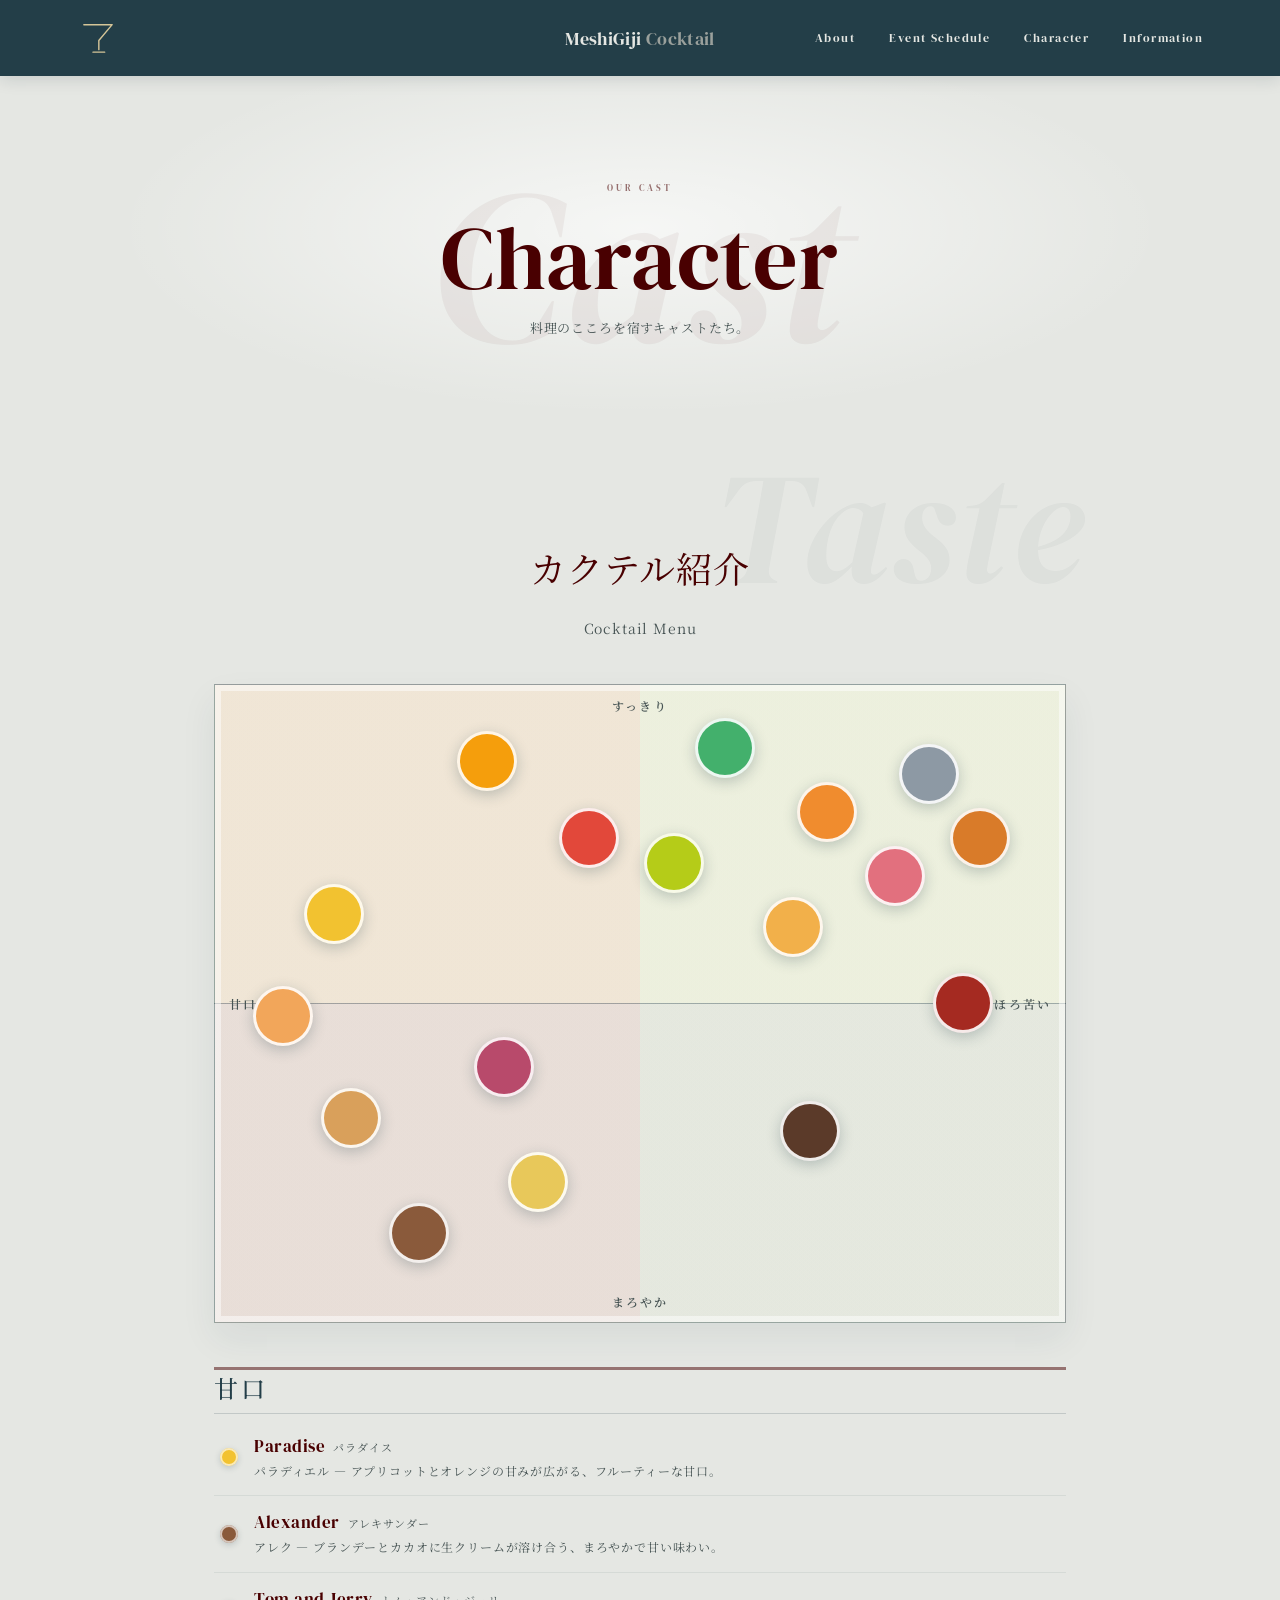
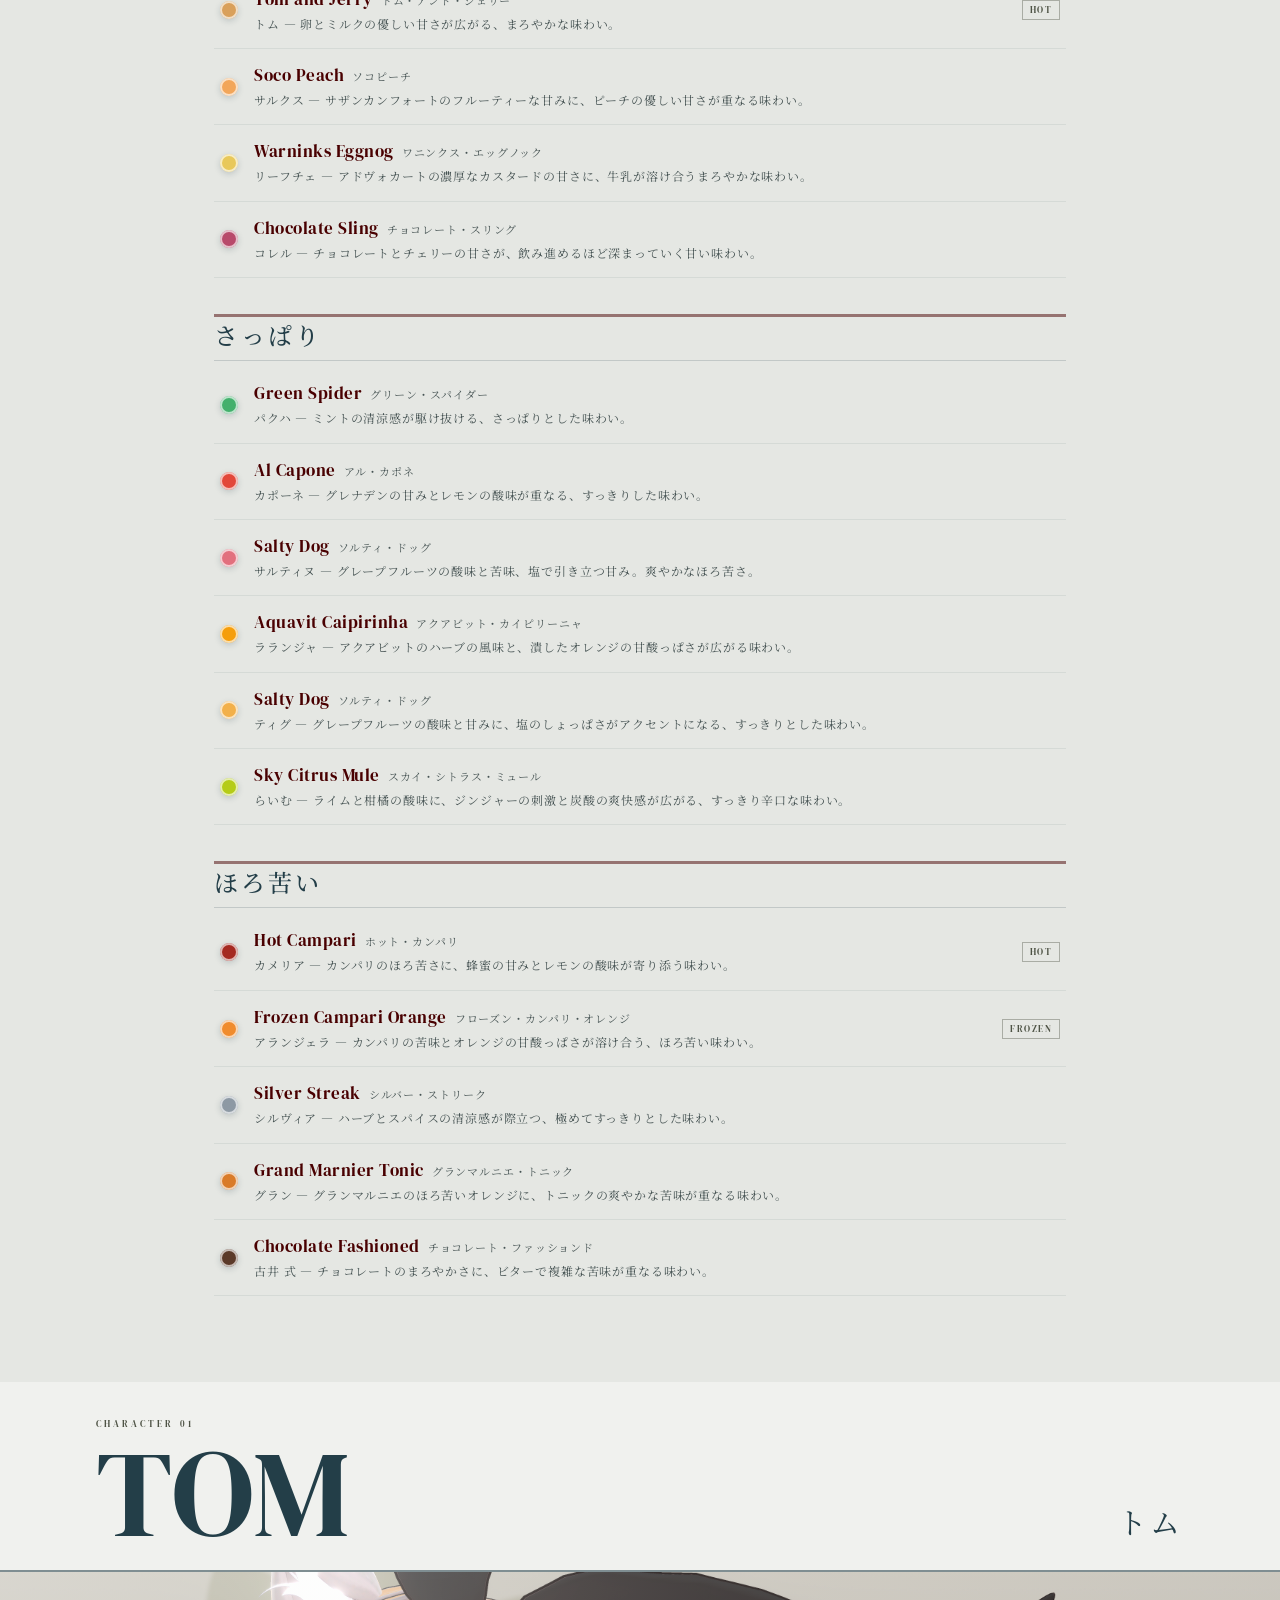
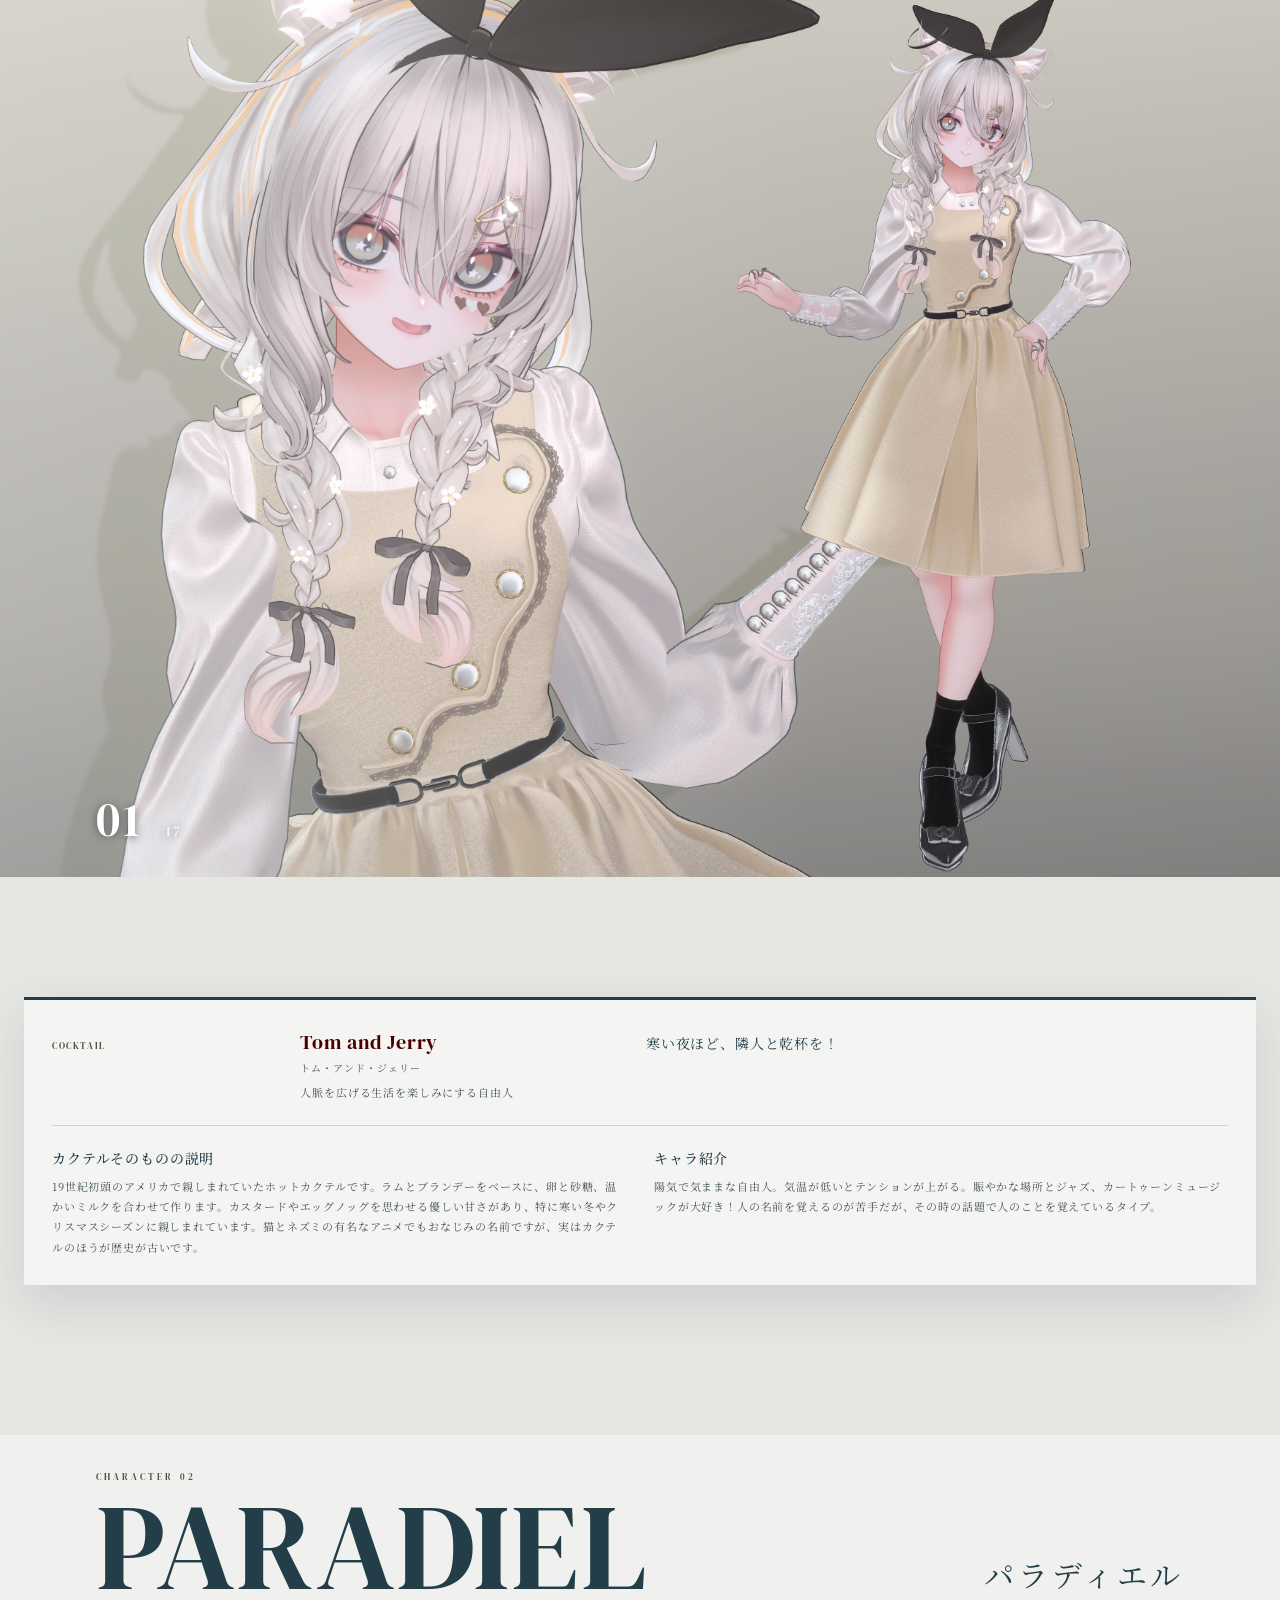
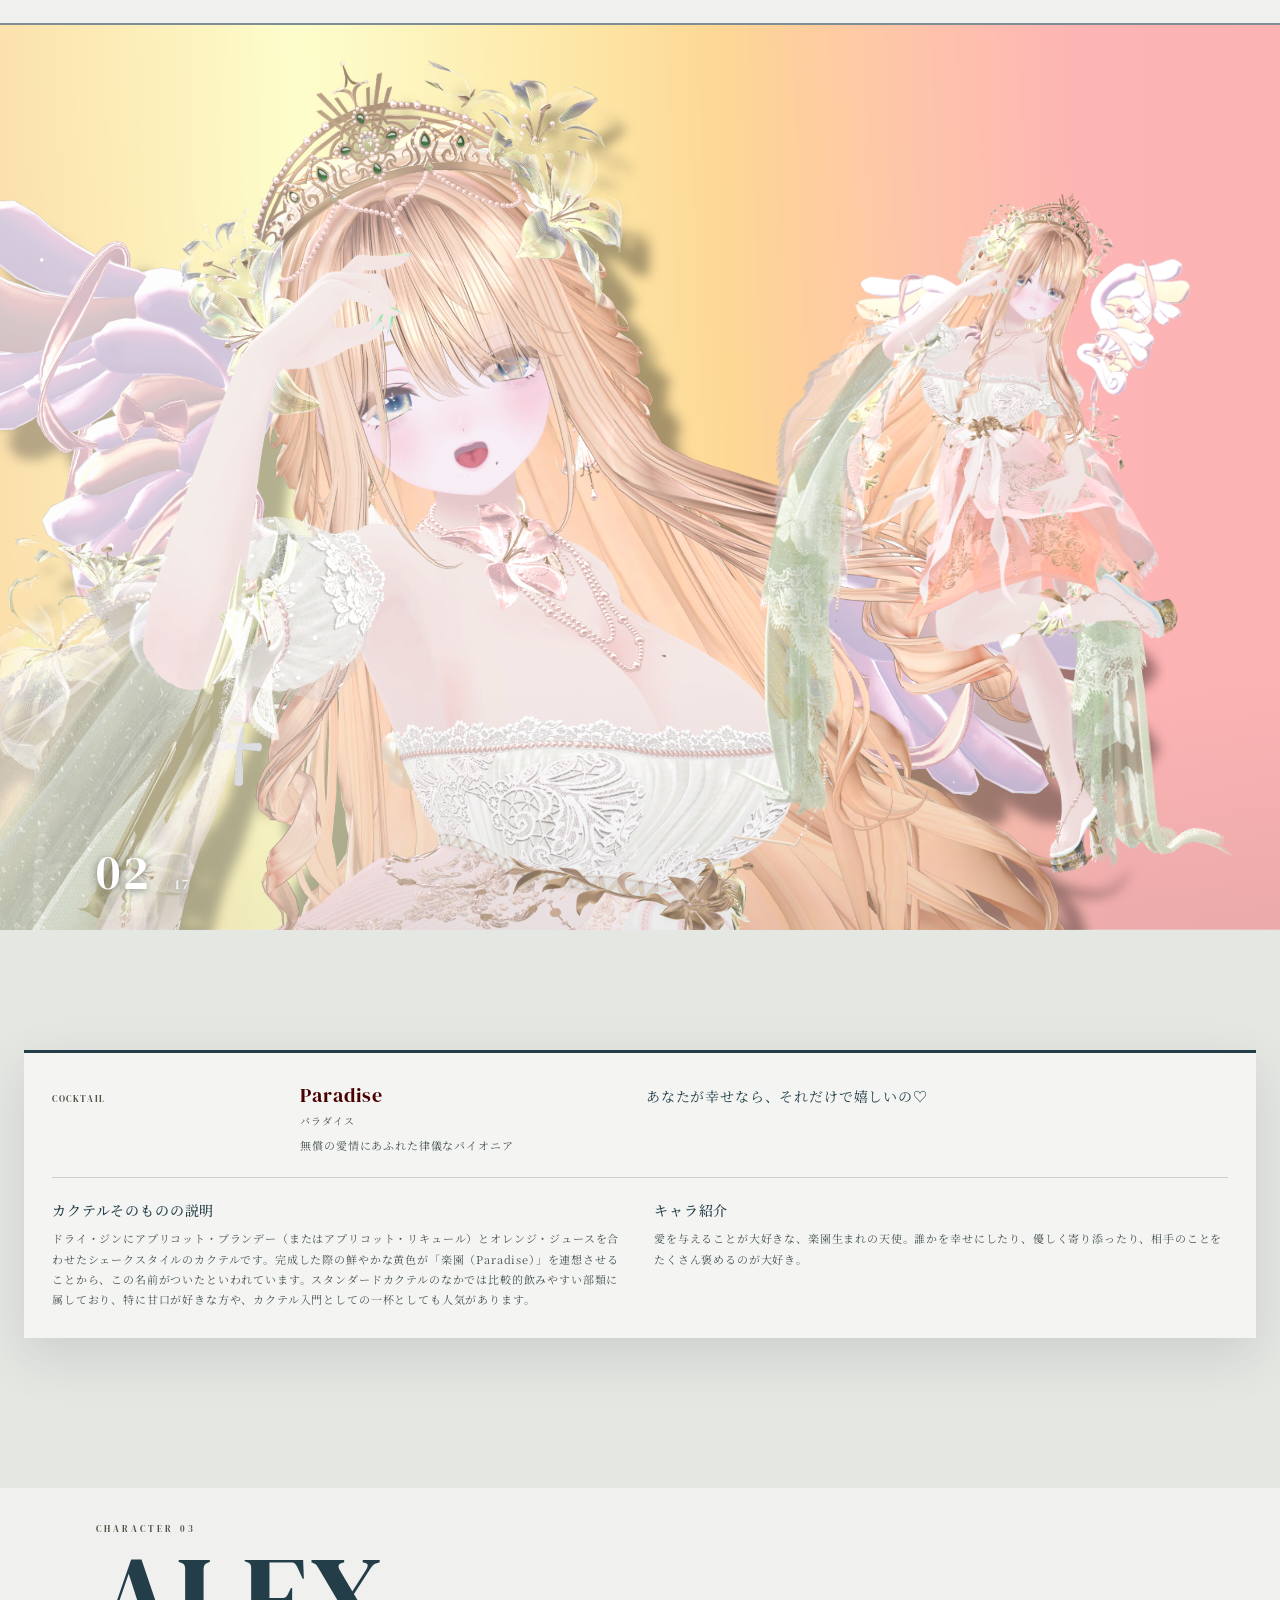
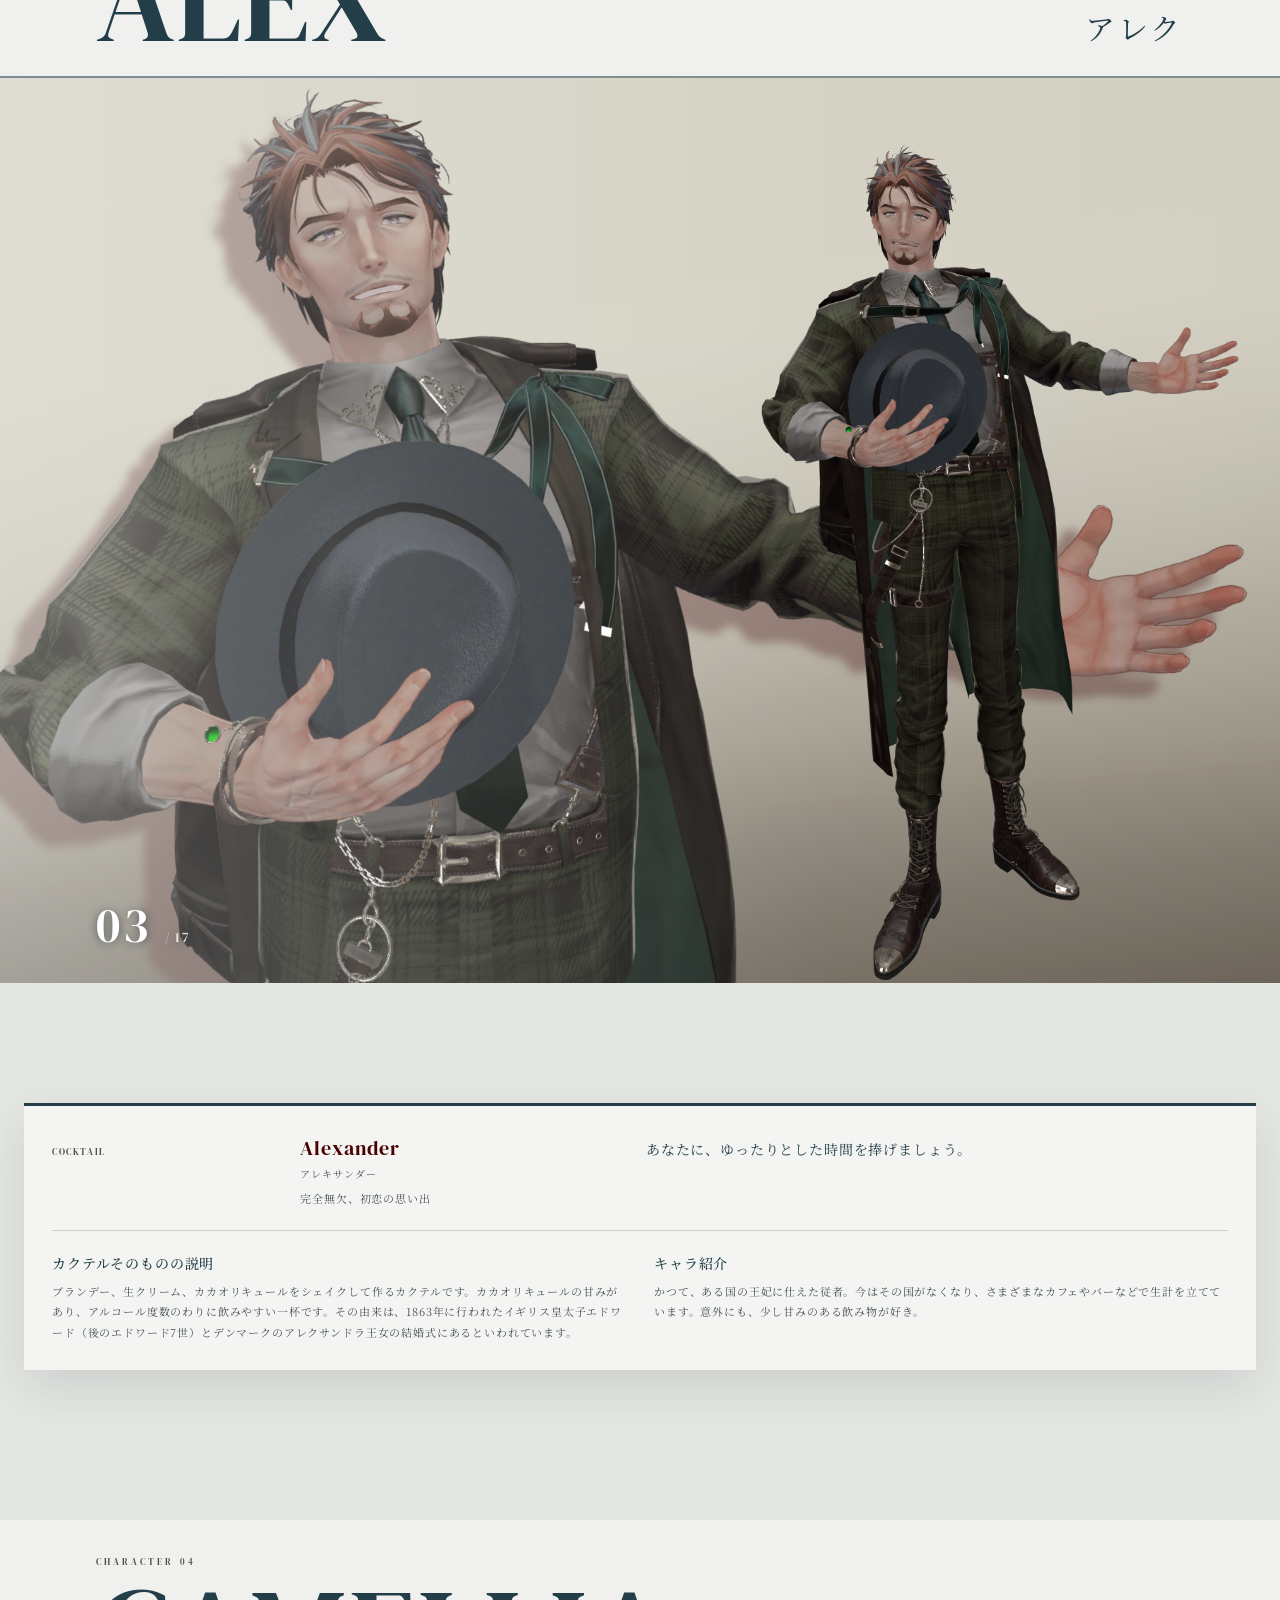
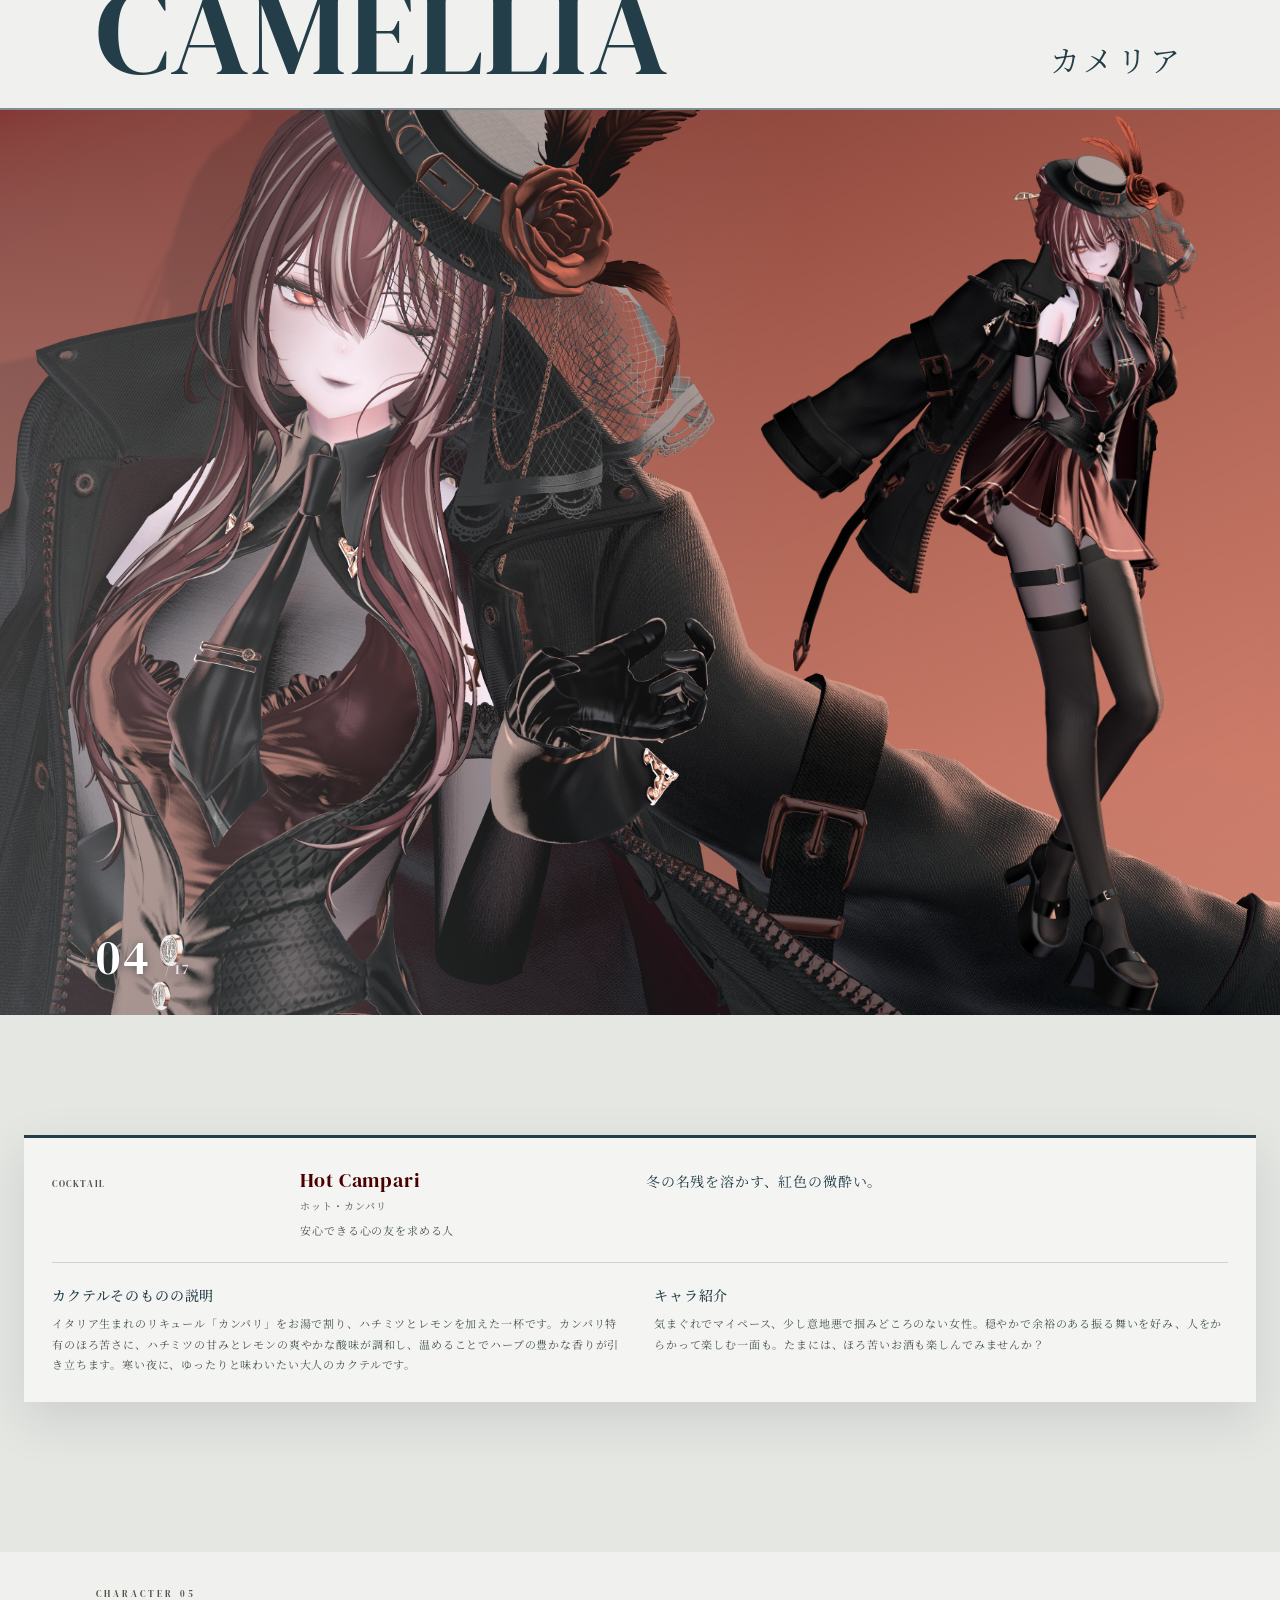
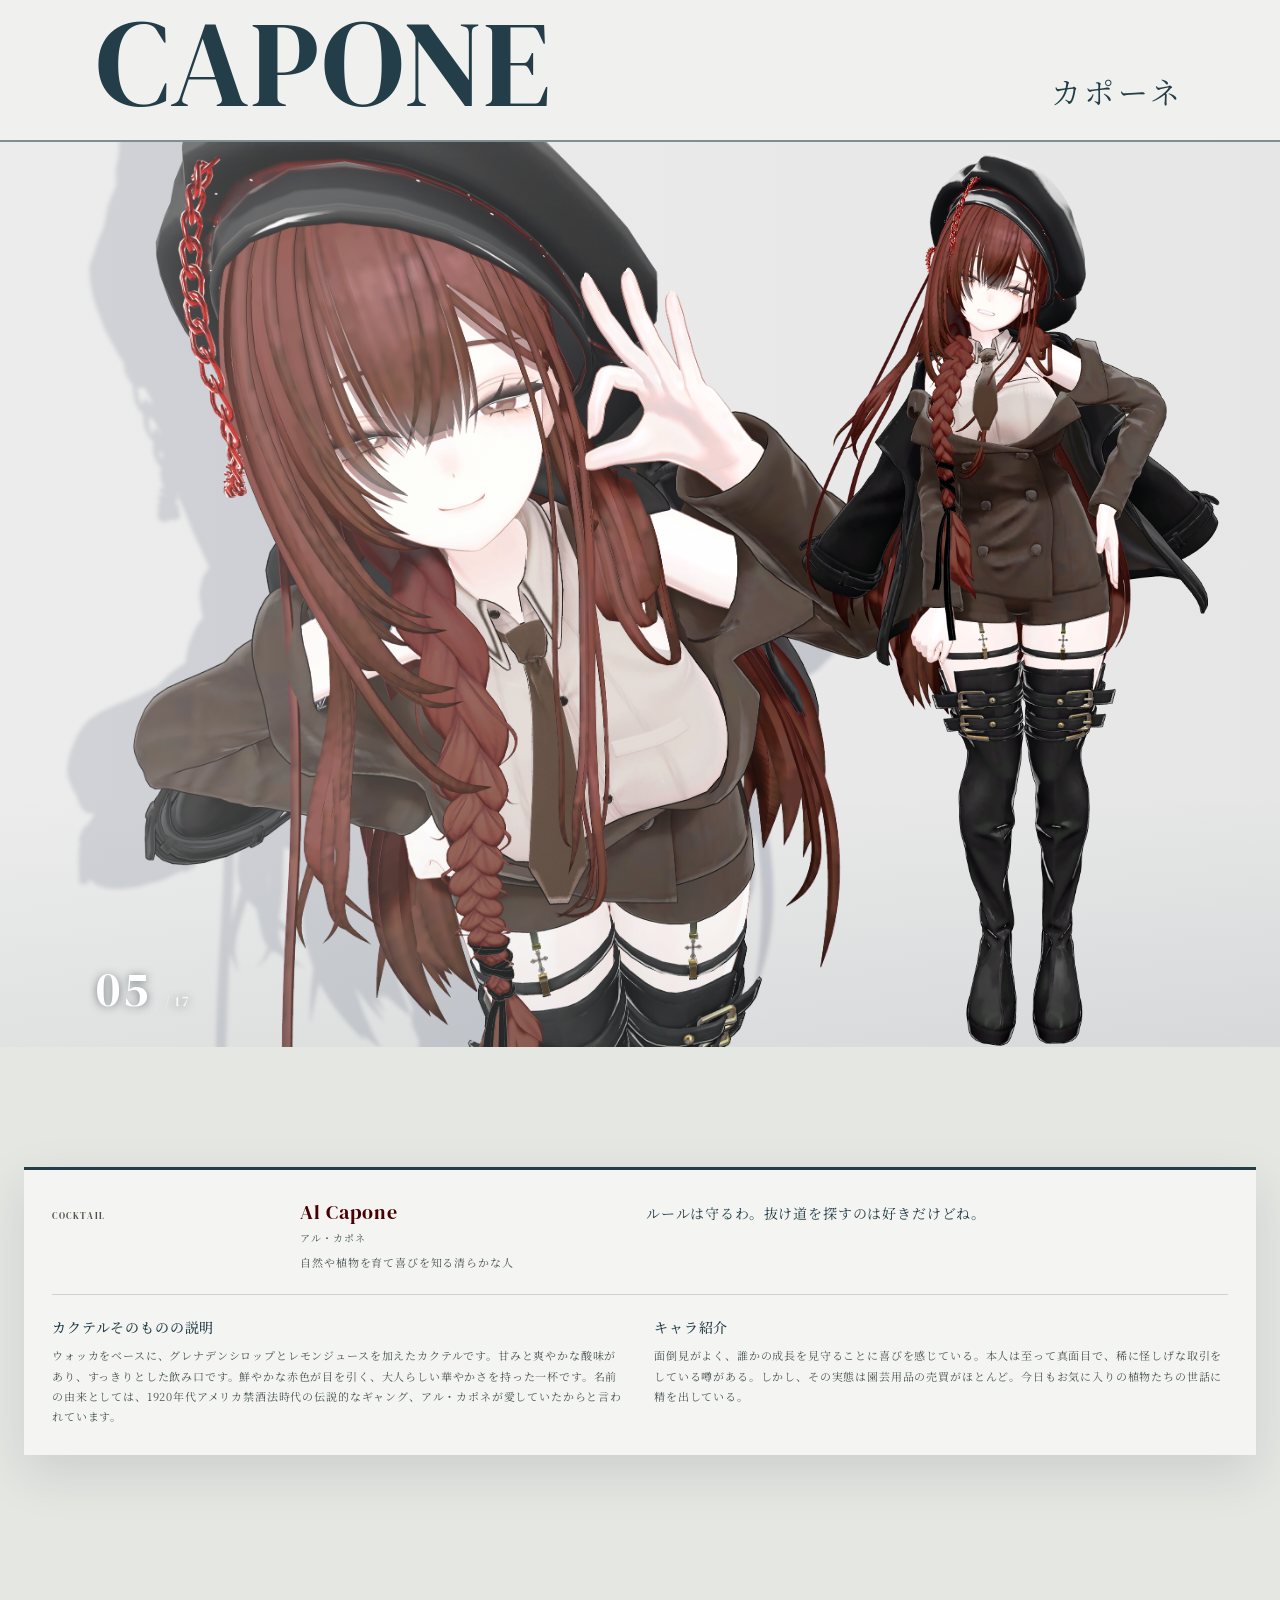
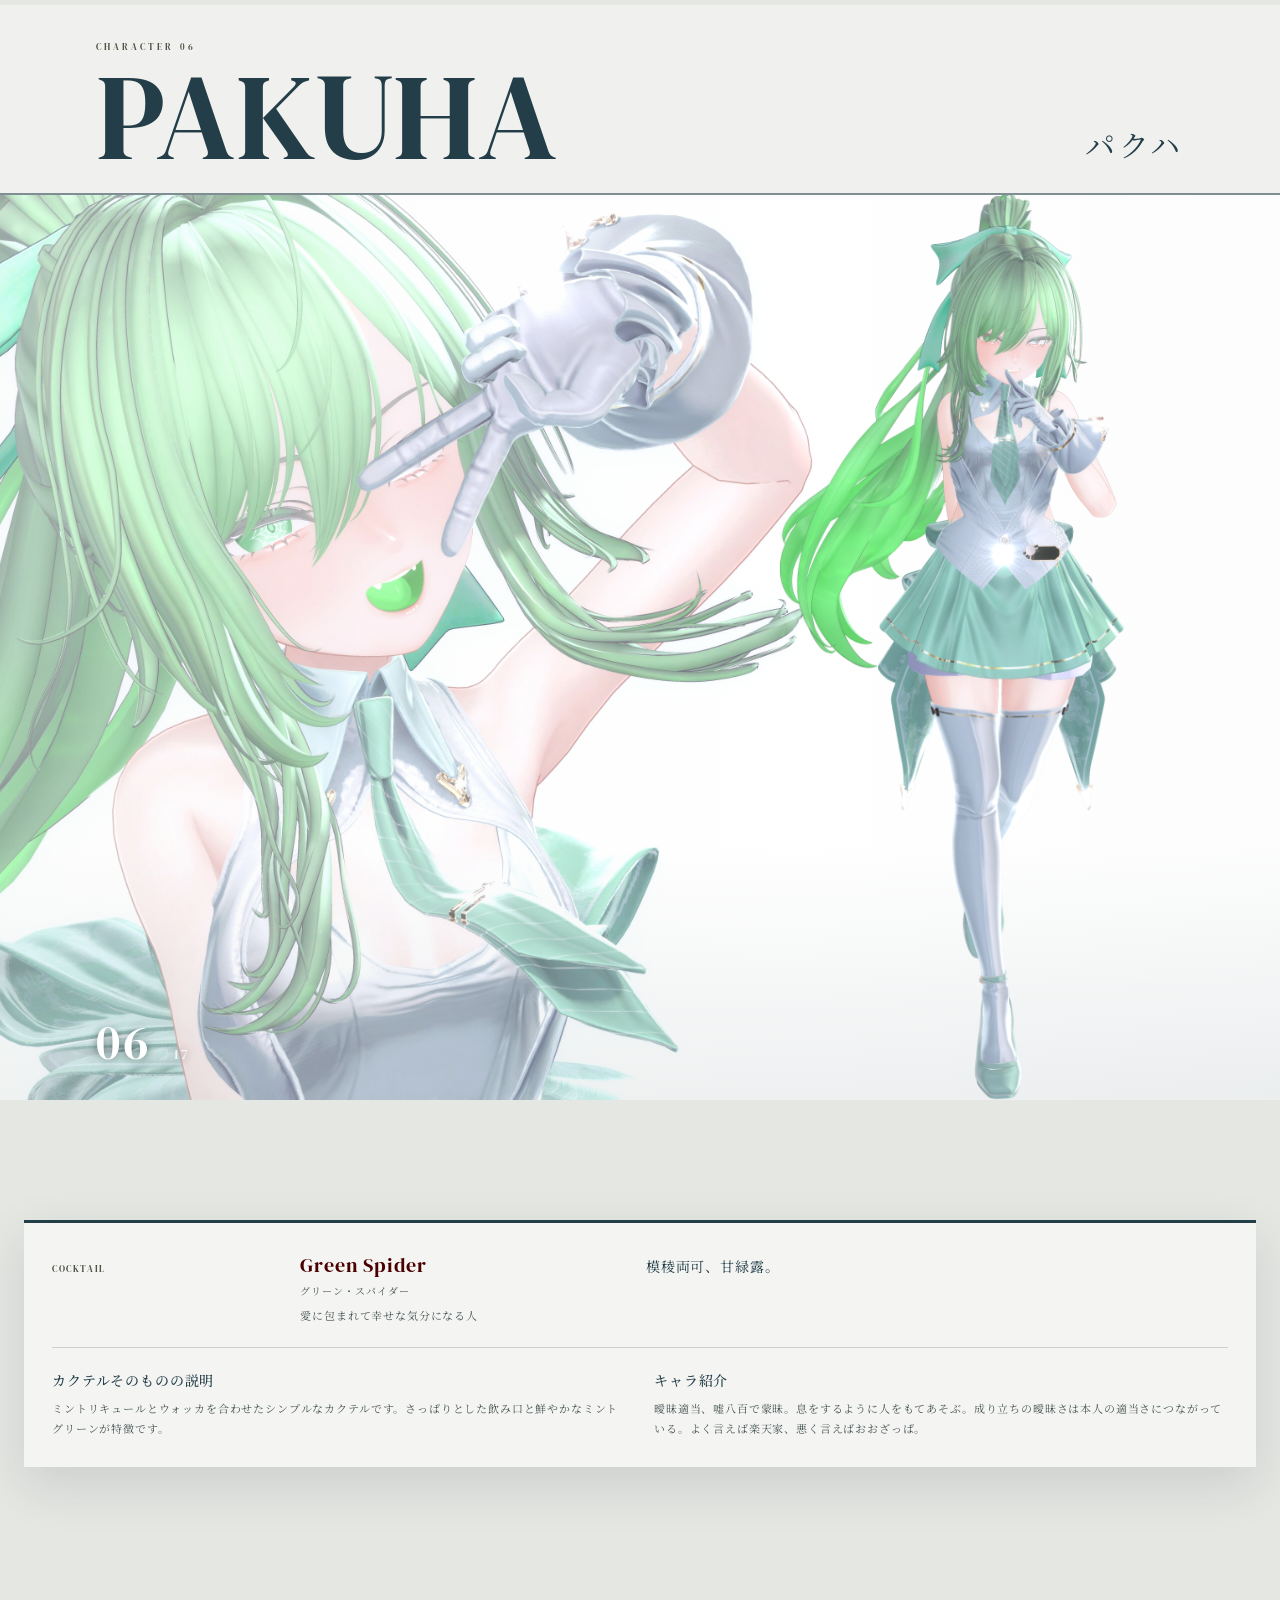
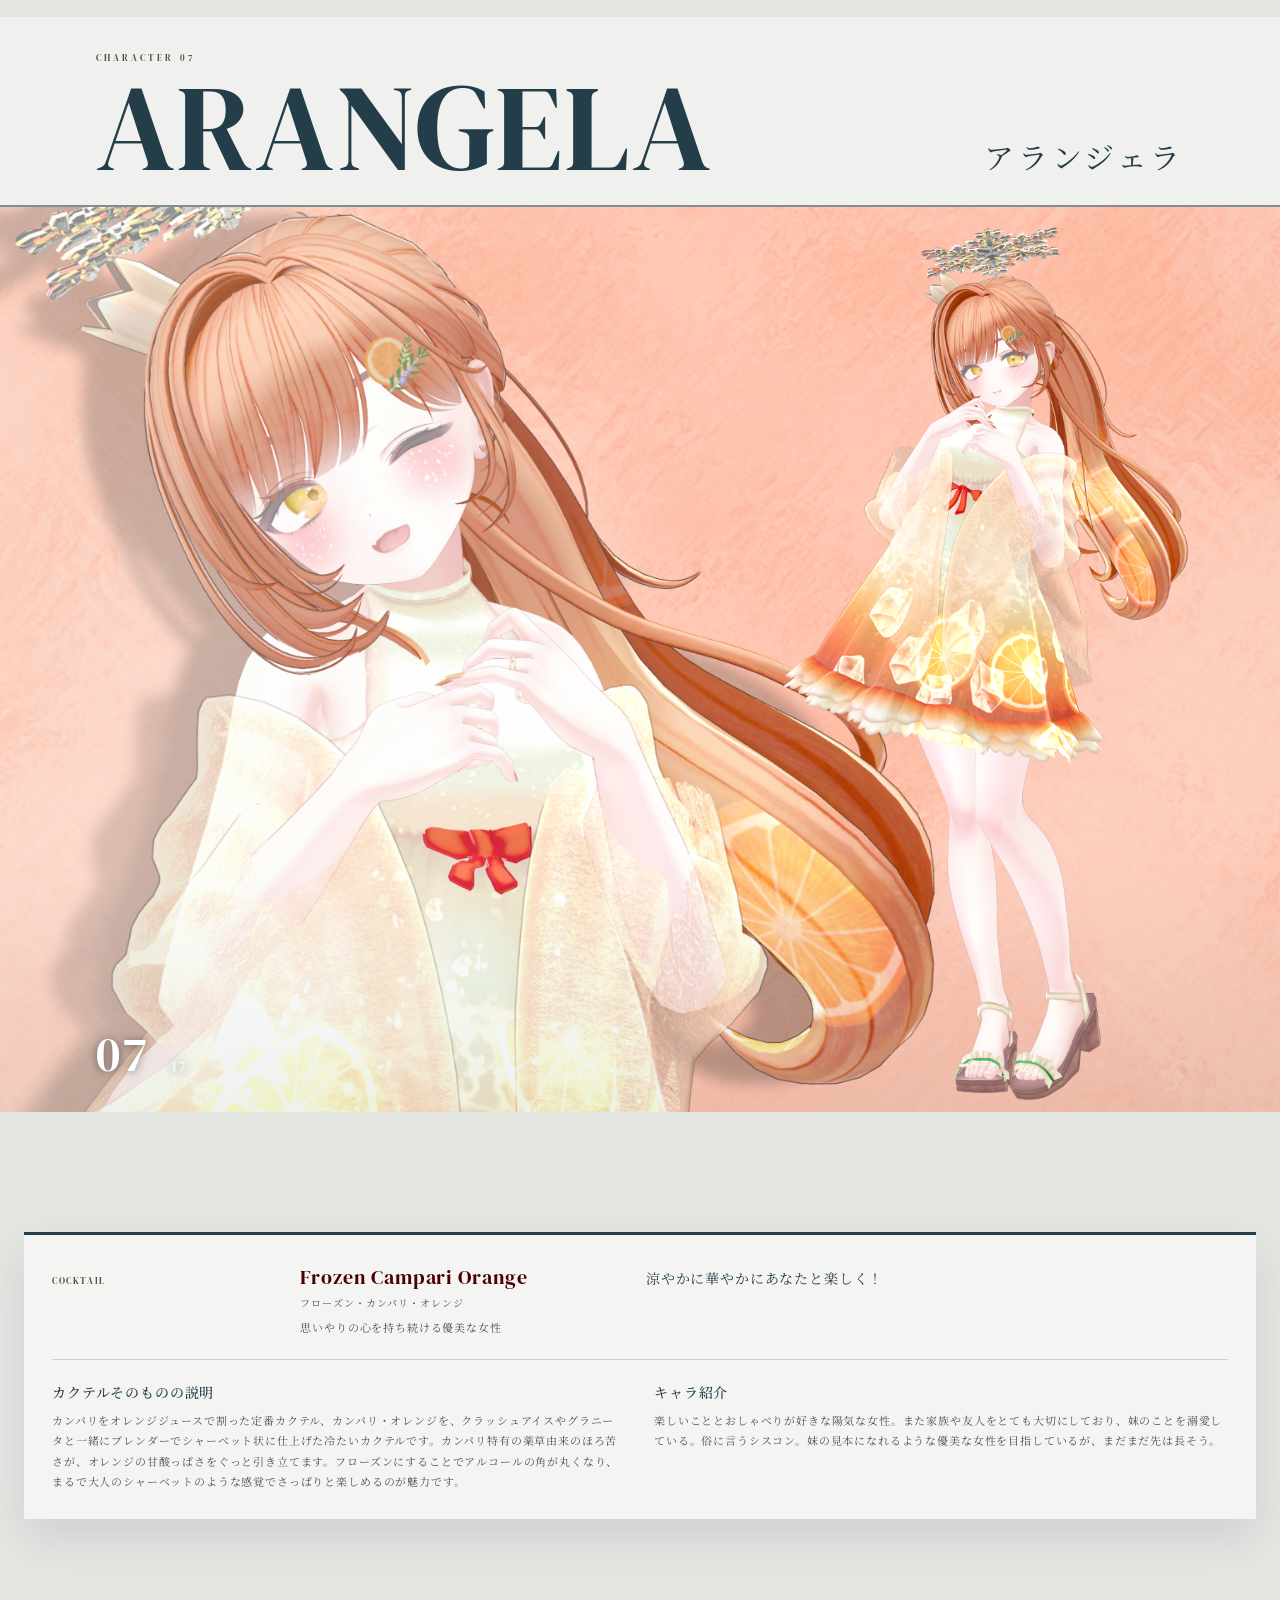
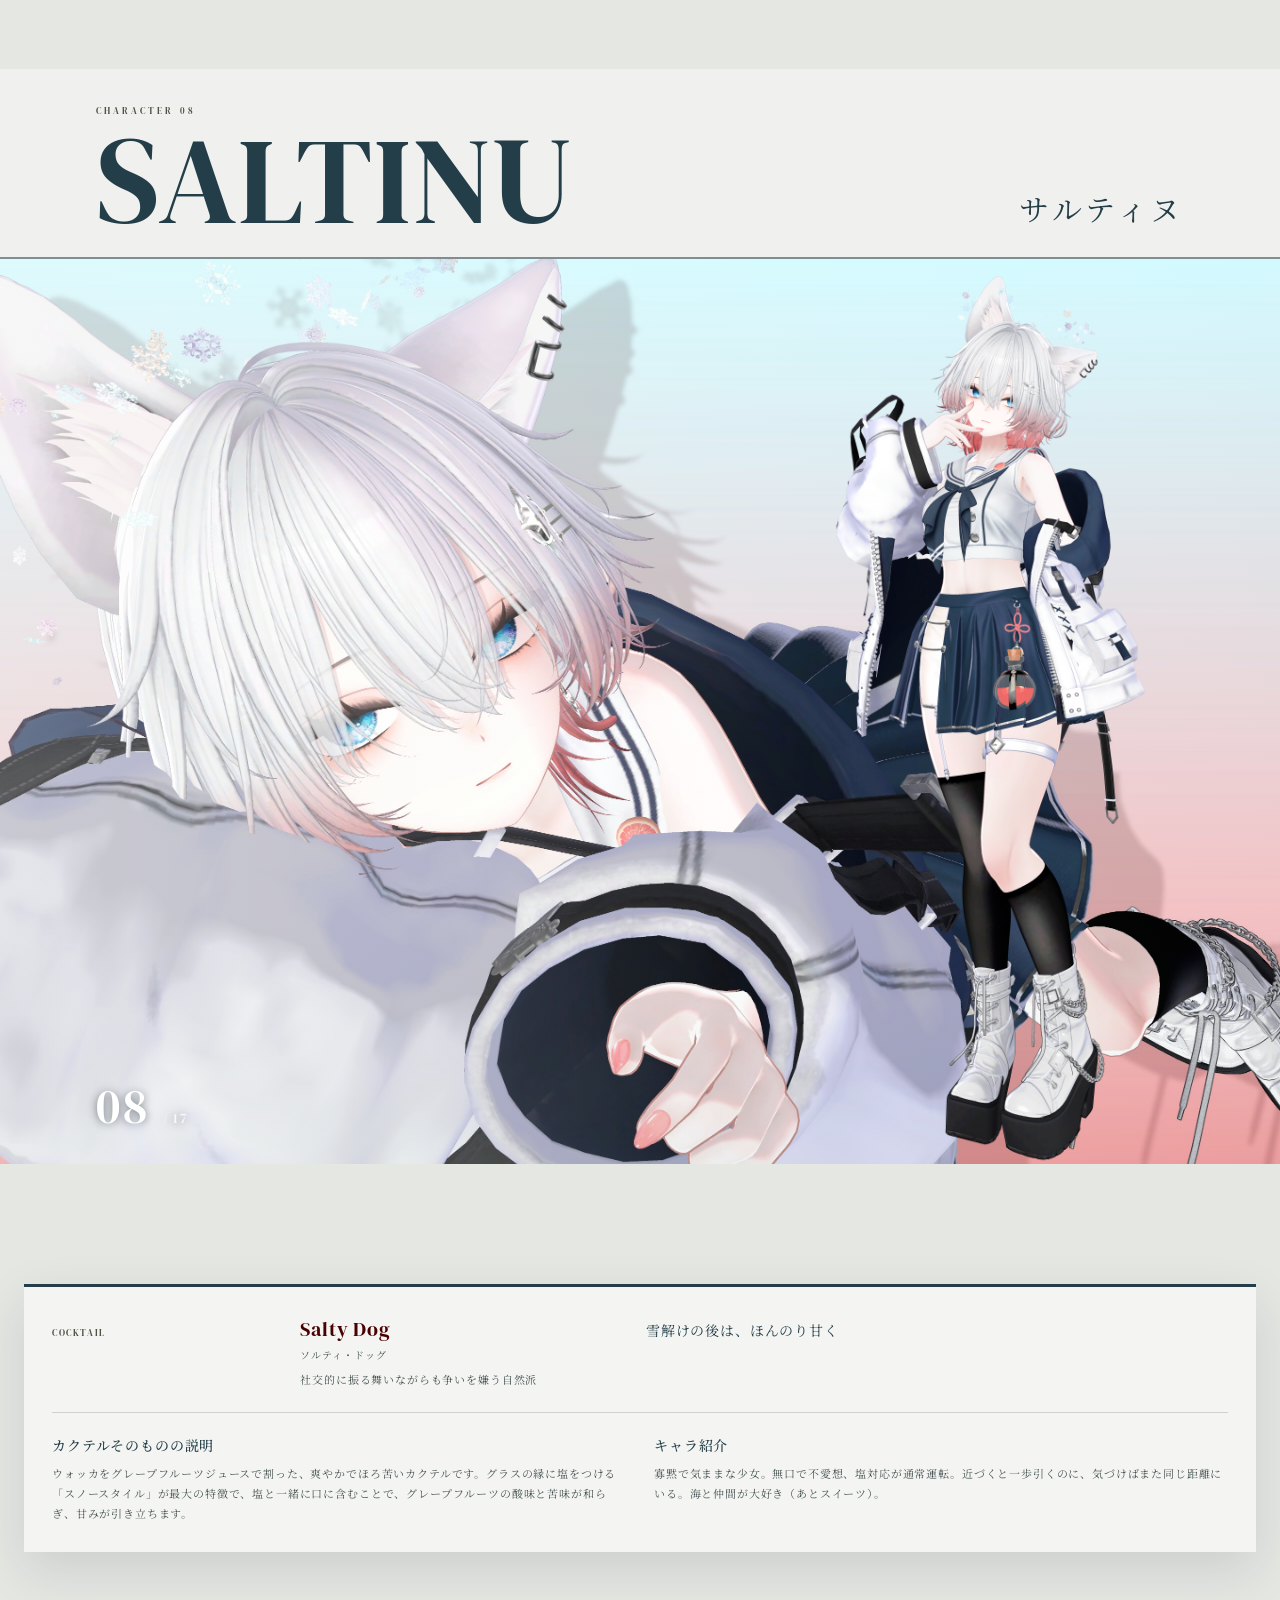
==== character.html @ 1926e124 "キャスト4人（古井 式／コレル／ティグ／らいむ）を文章のみで追加し、カウンターを /17 に統一" ====
<!doctype html>
<html lang="ja">
<head>
  <meta charset="utf-8"><meta name="viewport" content="width=device-width, initial-scale=1">
  <meta name="theme-color" content="#233e48"><title>Character | MeshiGiji Cocktail</title>
  <meta name="description" content="カクテルをもとに生まれたキャラクターたちの紹介。">
  <link rel="preconnect" href="https://fonts.googleapis.com"><link rel="preconnect" href="https://fonts.gstatic.com" crossorigin>
  <link href="https://fonts.googleapis.com/css2?family=DM+Serif+Display:ital@0;1&family=Noto+Serif+JP:wght@400;500;600&display=swap" rel="stylesheet"><link rel="stylesheet" href="style.css?v=20261110">
</head>
<body>
  <header class="site-header">
    <a class="brand" href="index.html" aria-label="ホーム"><svg class="brand-mark" viewBox="0 0 48 48" aria-hidden="true"><path d="M7 8h34L25 27v11m-7 3h14" /></svg></a>
    <a class="wordmark" href="index.html">MeshiGiji <i>Cocktail</i></a><button class="menu-toggle" type="button" aria-label="メニューを開く" aria-expanded="false" aria-controls="site-nav"><span></span><span></span></button>
    <nav class="site-nav" id="site-nav" aria-label="メインメニュー"><a href="index.html#about">About</a><a href="schedule.html">Event Schedule</a><a href="character.html" aria-current="page">Character</a><a href="information.html">Information</a></nav>
  </header>
  <main class="subpage-main character-page">
    <section class="subpage-heading character-heading" id="character"><p class="eyebrow">OUR CAST</p><h1>Character</h1><p>料理のこころを宿すキャストたち。</p></section>

<section class="subpage-content"><h2>カクテル紹介</h2><p>Cocktail Menu</p>
      <div class="taste-map" aria-label="味の相関図">
        <span class="taste-axis taste-axis--top">すっきり</span>
        <span class="taste-axis taste-axis--bottom">まろやか</span>
        <span class="taste-axis taste-axis--left">甘口</span>
        <span class="taste-axis taste-axis--right">ほろ苦い</span>
        <a class="map-dot" style="left:14%;top:36%;--c:#f2c230" href="#paradiel-title" aria-label="Paradise（パラディエル）の紹介へ移動"><span class="map-dot__tip"><strong>Paradise</strong>パラディエル</span><span class="map-dot__label">Paradise</span></a>
        <a class="map-dot" style="left:24%;top:86%;--c:#8a5a3b" href="#alex-title" aria-label="Alexander（アレク）の紹介へ移動"><span class="map-dot__tip"><strong>Alexander</strong>アレク</span><span class="map-dot__label">Alexander</span></a>
        <a class="map-dot" style="left:16%;top:68%;--c:#d9a05b" href="#tom-title" aria-label="Tom and Jerry（トム）の紹介へ移動"><span class="map-dot__tip"><strong>Tom and Jerry</strong>トム</span><span class="map-dot__label">Tom and Jerry</span></a>
        <a class="map-dot" style="left:44%;top:24%;--c:#e2483a" href="#capone-title" aria-label="Al Capone（カポーネ）の紹介へ移動"><span class="map-dot__tip"><strong>Al Capone</strong>カポーネ</span><span class="map-dot__label">Al Capone</span></a>
        <a class="map-dot" style="left:60%;top:10%;--c:#43b06c" href="#pakuha-title" aria-label="Green Spider（パクハ）の紹介へ移動"><span class="map-dot__tip"><strong>Green Spider</strong>パクハ</span><span class="map-dot__label">Green Spider</span></a>
        <a class="map-dot" style="left:72%;top:20%;--c:#f08c2e" href="#arangela-title" aria-label="Frozen Campari Orange（アランジェラ）の紹介へ移動"><span class="map-dot__tip"><strong>Frozen Campari Orange</strong>アランジェラ</span><span class="map-dot__label">Frozen Campari Orange</span></a>
        <a class="map-dot" style="left:88%;top:50%;--c:#a52a21" href="#camellia-title" aria-label="Hot Campari（カメリア）の紹介へ移動"><span class="map-dot__tip"><strong>Hot Campari</strong>カメリア</span><span class="map-dot__label">Hot Campari</span></a>
        <a class="map-dot" style="left:80%;top:30%;--c:#e2707e" href="#saltinu-title" aria-label="Salty Dog（サルティヌ）の紹介へ移動"><span class="map-dot__tip"><strong>Salty Dog</strong>サルティヌ</span><span class="map-dot__label">Salty Dog</span></a>
        <a class="map-dot" style="left:84%;top:14%;--c:#8d99a4" href="#sylvia-title" aria-label="Silver Streak（シルヴィア）の紹介へ移動"><span class="map-dot__tip"><strong>Silver Streak</strong>シルヴィア</span><span class="map-dot__label">Silver Streak</span></a>
        <a class="map-dot" style="left:32%;top:12%;--c:#f59e0c" href="#laranja-title" aria-label="Aquavit Caipirinha（ラランジャ）の紹介へ移動"><span class="map-dot__tip"><strong>Aquavit Caipirinha</strong>ラランジャ</span><span class="map-dot__label">Aquavit Caipirinha</span></a>
        <a class="map-dot" style="left:90%;top:24%;--c:#d97b29" href="#gran-title" aria-label="Grand Marnier Tonic（グラン）の紹介へ移動"><span class="map-dot__tip"><strong>Grand Marnier Tonic</strong>グラン</span><span class="map-dot__label">Grand Marnier Tonic</span></a>
        <a class="map-dot" style="left:8%;top:52%;--c:#f2a65a" href="#salkes-title" aria-label="Soco Peach（サルクス）の紹介へ移動"><span class="map-dot__tip"><strong>Soco Peach</strong>サルクス</span><span class="map-dot__label">Soco Peach</span></a>
        <a class="map-dot" style="left:38%;top:78%;--c:#e8c85a" href="#leafche-title" aria-label="Warninks Eggnog（リーフチェ）の紹介へ移動"><span class="map-dot__tip"><strong>Warninks Eggnog</strong>リーフチェ</span><span class="map-dot__label">Warninks Eggnog</span></a>
        <a class="map-dot" style="left:70%;top:70%;--c:#5b3a29" href="#shiki-title" aria-label="Chocolate Fashioned（古井 式）の紹介へ移動"><span class="map-dot__tip"><strong>Chocolate Fashioned</strong>古井 式</span><span class="map-dot__label">Chocolate Fashioned</span></a>
        <a class="map-dot" style="left:34%;top:60%;--c:#b84a6b" href="#koreru-title" aria-label="Chocolate Sling（コレル）の紹介へ移動"><span class="map-dot__tip"><strong>Chocolate Sling</strong>コレル</span><span class="map-dot__label">Chocolate Sling</span></a>
        <a class="map-dot" style="left:68%;top:38%;--c:#f2b04a" href="#tigu-title" aria-label="Salty Dog（ティグ）の紹介へ移動"><span class="map-dot__tip"><strong>Salty Dog</strong>ティグ</span><span class="map-dot__label">Salty Dog</span></a>
        <a class="map-dot" style="left:54%;top:28%;--c:#b5cc18" href="#raimu-title" aria-label="Sky Citrus Mule（らいむ）の紹介へ移動"><span class="map-dot__tip"><strong>Sky Citrus Mule</strong>らいむ</span><span class="map-dot__label">Sky Citrus Mule</span></a>
      </div>
      <div class="menu-groups">
      <section class="menu-group"><h3>甘口</h3>
        <a class="menu-item" href="#paradiel-title"><span class="menu-dot" style="--c:#f2c230"></span><span class="menu-copy"><span class="menu-name">Paradise<span class="menu-reading">パラダイス</span></span><span class="menu-desc">パラディエル — アプリコットとオレンジの甘みが広がる、フルーティーな甘口。</span></span></a>
        <a class="menu-item" href="#alex-title"><span class="menu-dot" style="--c:#8a5a3b"></span><span class="menu-copy"><span class="menu-name">Alexander<span class="menu-reading">アレキサンダー</span></span><span class="menu-desc">アレク — ブランデーとカカオに生クリームが溶け合う、まろやかで甘い味わい。</span></span></a>
        <a class="menu-item" href="#tom-title"><span class="menu-dot" style="--c:#d9a05b"></span><span class="menu-copy"><span class="menu-name">Tom and Jerry<span class="menu-reading">トム・アンド・ジェリー</span></span><span class="menu-desc">トム — 卵とミルクの優しい甘さが広がる、まろやかな味わい。</span></span><span class="menu-tag">HOT</span></a>
        <a class="menu-item" href="#salkes-title"><span class="menu-dot" style="--c:#f2a65a"></span><span class="menu-copy"><span class="menu-name">Soco Peach<span class="menu-reading">ソコピーチ</span></span><span class="menu-desc">サルクス — サザンカンフォートのフルーティーな甘みに、ピーチの優しい甘さが重なる味わい。</span></span></a>
        <a class="menu-item" href="#leafche-title"><span class="menu-dot" style="--c:#e8c85a"></span><span class="menu-copy"><span class="menu-name">Warninks Eggnog<span class="menu-reading">ワニンクス・エッグノック</span></span><span class="menu-desc">リーフチェ — アドヴォカートの濃厚なカスタードの甘さに、牛乳が溶け合うまろやかな味わい。</span></span></a>
        <a class="menu-item" href="#koreru-title"><span class="menu-dot" style="--c:#b84a6b"></span><span class="menu-copy"><span class="menu-name">Chocolate Sling<span class="menu-reading">チョコレート・スリング</span></span><span class="menu-desc">コレル — チョコレートとチェリーの甘さが、飲み進めるほど深まっていく甘い味わい。</span></span></a>
      </section>
      <section class="menu-group"><h3>さっぱり</h3>
        <a class="menu-item" href="#pakuha-title"><span class="menu-dot" style="--c:#43b06c"></span><span class="menu-copy"><span class="menu-name">Green Spider<span class="menu-reading">グリーン・スパイダー</span></span><span class="menu-desc">パクハ — ミントの清涼感が駆け抜ける、さっぱりとした味わい。</span></span></a>
        <a class="menu-item" href="#capone-title"><span class="menu-dot" style="--c:#e2483a"></span><span class="menu-copy"><span class="menu-name">Al Capone<span class="menu-reading">アル・カポネ</span></span><span class="menu-desc">カポーネ — グレナデンの甘みとレモンの酸味が重なる、すっきりした味わい。</span></span></a>
        <a class="menu-item" href="#saltinu-title"><span class="menu-dot" style="--c:#e2707e"></span><span class="menu-copy"><span class="menu-name">Salty Dog<span class="menu-reading">ソルティ・ドッグ</span></span><span class="menu-desc">サルティヌ — グレープフルーツの酸味と苦味、塩で引き立つ甘み。爽やかなほろ苦さ。</span></span></a>
        <a class="menu-item" href="#laranja-title"><span class="menu-dot" style="--c:#f59e0c"></span><span class="menu-copy"><span class="menu-name">Aquavit Caipirinha<span class="menu-reading">アクアビット・カイピリーニャ</span></span><span class="menu-desc">ラランジャ — アクアビットのハーブの風味と、潰したオレンジの甘酸っぱさが広がる味わい。</span></span></a>
        <a class="menu-item" href="#tigu-title"><span class="menu-dot" style="--c:#f2b04a"></span><span class="menu-copy"><span class="menu-name">Salty Dog<span class="menu-reading">ソルティ・ドッグ</span></span><span class="menu-desc">ティグ — グレープフルーツの酸味と甘みに、塩のしょっぱさがアクセントになる、すっきりとした味わい。</span></span></a>
        <a class="menu-item" href="#raimu-title"><span class="menu-dot" style="--c:#b5cc18"></span><span class="menu-copy"><span class="menu-name">Sky Citrus Mule<span class="menu-reading">スカイ・シトラス・ミュール</span></span><span class="menu-desc">らいむ — ライムと柑橘の酸味に、ジンジャーの刺激と炭酸の爽快感が広がる、すっきり辛口な味わい。</span></span></a>
      </section>
      <section class="menu-group"><h3>ほろ苦い</h3>
        <a class="menu-item" href="#camellia-title"><span class="menu-dot" style="--c:#a52a21"></span><span class="menu-copy"><span class="menu-name">Hot Campari<span class="menu-reading">ホット・カンパリ</span></span><span class="menu-desc">カメリア — カンパリのほろ苦さに、蜂蜜の甘みとレモンの酸味が寄り添う味わい。</span></span><span class="menu-tag">HOT</span></a>
        <a class="menu-item" href="#arangela-title"><span class="menu-dot" style="--c:#f08c2e"></span><span class="menu-copy"><span class="menu-name">Frozen Campari Orange<span class="menu-reading">フローズン・カンパリ・オレンジ</span></span><span class="menu-desc">アランジェラ — カンパリの苦味とオレンジの甘酸っぱさが溶け合う、ほろ苦い味わい。</span></span><span class="menu-tag">FROZEN</span></a>
        <a class="menu-item" href="#sylvia-title"><span class="menu-dot" style="--c:#8d99a4"></span><span class="menu-copy"><span class="menu-name">Silver Streak<span class="menu-reading">シルバー・ストリーク</span></span><span class="menu-desc">シルヴィア — ハーブとスパイスの清涼感が際立つ、極めてすっきりとした味わい。</span></span></a>
        <a class="menu-item" href="#gran-title"><span class="menu-dot" style="--c:#d97b29"></span><span class="menu-copy"><span class="menu-name">Grand Marnier Tonic<span class="menu-reading">グランマルニエ・トニック</span></span><span class="menu-desc">グラン — グランマルニエのほろ苦いオレンジに、トニックの爽やかな苦味が重なる味わい。</span></span></a>
        <a class="menu-item" href="#shiki-title"><span class="menu-dot" style="--c:#5b3a29"></span><span class="menu-copy"><span class="menu-name">Chocolate Fashioned<span class="menu-reading">チョコレート・ファッションド</span></span><span class="menu-desc">古井 式 — チョコレートのまろやかさに、ビターで複雑な苦味が重なる味わい。</span></span></a>
      </section>
      </div>
          </section>
    <header class="character-title-strip"><div><p class="eyebrow">CHARACTER 01</p><h2 id="tom-title">TOM</h2></div><p class="character-japanese">トム</p></header>
    <section class="character-hero character-hero--tom" aria-labelledby="tom-title">
      <div class="character-backdrop"><img src="assets/tom-portrait.png" alt="" aria-hidden="true"></div>
      <div class="character-hero-wash" aria-hidden="true"></div>
      <a class="character-standee-link profile-photo-link" href="assets/tom-full.png" aria-label="トムの立ち絵を拡大"><img class="character-standee" src="assets/tom-full.png" alt="トムの全身立ち絵"></a><span class="character-hero-index">01 <i>/ 17</i></span>
    </section>
    <section class="character-info-band" id="tom-profile" aria-label="トムの紹介">
      <div class="band-copy band-copy--cocktail"><span>COCKTAIL</span><h3>Tom and Jerry<span class="cocktail-reading">トム・アンド・ジェリー</span></h3><p class="band-quote">寒い夜ほど、隣人と乾杯を！</p><p class="band-motto">人脈を広げる生活を楽しみにする自由人</p></div>
      <div class="band-copy"><h3>カクテルそのものの説明</h3><p>19世紀初頭のアメリカで親しまれていたホットカクテルです。ラムとブランデーをベースに、卵と砂糖、温かいミルクを合わせて作ります。カスタードやエッグノッグを思わせる優しい甘さがあり、特に寒い冬やクリスマスシーズンに親しまれています。猫とネズミの有名なアニメでもおなじみの名前ですが、実はカクテルのほうが歴史が古いです。</p></div>
      <div class="band-copy"><h3>キャラ紹介</h3><p>陽気で気ままな自由人。気温が低いとテンションが上がる。賑やかな場所とジャズ、カートゥーンミュージックが大好き！人の名前を覚えるのが苦手だが、その時の話題で人のことを覚えているタイプ。</p></div>
    </section>

    <header class="character-title-strip"><div><p class="eyebrow">CHARACTER 02</p><h2 id="paradiel-title">PARADIEL</h2></div><p class="character-japanese">パラディエル</p></header>
    <section class="character-hero character-hero--paradiel" aria-labelledby="paradiel-title">
      <div class="character-backdrop"><img src="assets/paradiel-portrait.png" alt="" aria-hidden="true"></div>
      <div class="character-hero-wash" aria-hidden="true"></div>
      <a class="character-standee-link profile-photo-link" href="assets/paradiel-full.png" aria-label="パラディエルの立ち絵を拡大"><img class="character-standee" src="assets/paradiel-full.png" alt="パラディエルの全身立ち絵"></a><span class="character-hero-index">02 <i>/ 17</i></span>
    </section>
    <section class="character-info-band" id="paradiel-profile" aria-label="パラディエルの紹介">
      <div class="band-copy band-copy--cocktail"><span>COCKTAIL</span><h3>Paradise<span class="cocktail-reading">パラダイス</span></h3><p class="band-quote">あなたが幸せなら、それだけで嬉しいの♡</p><p class="band-motto">無償の愛情にあふれた律儀なパイオニア</p></div>
      <div class="band-copy"><h3>カクテルそのものの説明</h3><p>ドライ・ジンにアプリコット・ブランデー（またはアプリコット・リキュール）とオレンジ・ジュースを合わせたシェークスタイルのカクテルです。完成した際の鮮やかな黄色が「楽園（Paradise）」を連想させることから、この名前がついたといわれています。スタンダードカクテルのなかでは比較的飲みやすい部類に属しており、特に甘口が好きな方や、カクテル入門としての一杯としても人気があります。</p></div>
      <div class="band-copy"><h3>キャラ紹介</h3><p>愛を与えることが大好きな、楽園生まれの天使。誰かを幸せにしたり、優しく寄り添ったり、相手のことをたくさん褒めるのが大好き。</p></div>
    </section>

    <header class="character-title-strip"><div><p class="eyebrow">CHARACTER 03</p><h2 id="alex-title">ALEX</h2></div><p class="character-japanese">アレク</p></header>
    <section class="character-hero character-hero--alex" aria-labelledby="alex-title">
      <div class="character-backdrop"><img src="assets/alex-portrait.png" alt="" aria-hidden="true" onerror="this.closest('.character-backdrop').classList.add('is-missing')"></div>
      <div class="character-hero-wash" aria-hidden="true"></div>
      <a class="character-standee-link profile-photo-link" href="assets/alex-full.png" aria-label="アレクの立ち絵を拡大"><img class="character-standee" src="assets/alex-full.png" alt="アレクの全身立ち絵" onerror="this.closest('.character-standee-link').style.display='none'"></a><span class="character-hero-index">03 <i>/ 17</i></span>
    </section>
    <section class="character-info-band" id="alex-profile" aria-label="アレクの紹介">
      <div class="band-copy band-copy--cocktail"><span>COCKTAIL</span><h3>Alexander<span class="cocktail-reading">アレキサンダー</span></h3><p class="band-quote">あなたに、ゆったりとした時間を捧げましょう。</p><p class="band-motto">完全無欠、初恋の思い出</p></div>
      <div class="band-copy"><h3>カクテルそのものの説明</h3><p>ブランデー、生クリーム、カカオリキュールをシェイクして作るカクテルです。カカオリキュールの甘みがあり、アルコール度数のわりに飲みやすい一杯です。その由来は、1863年に行われたイギリス皇太子エドワード（後のエドワード7世）とデンマークのアレクサンドラ王女の結婚式にあるといわれています。</p></div>
      <div class="band-copy"><h3>キャラ紹介</h3><p>かつて、ある国の王妃に仕えた従者。今はその国がなくなり、さまざまなカフェやバーなどで生計を立てています。意外にも、少し甘みのある飲み物が好き。</p></div>
    </section>

    <header class="character-title-strip"><div><p class="eyebrow">CHARACTER 04</p><h2 id="camellia-title">CAMELLIA</h2></div><p class="character-japanese">カメリア</p></header>
    <section class="character-hero character-hero--camellia" aria-labelledby="camellia-title">
      <div class="character-backdrop"><img src="assets/camellia-portrait.png" alt="" aria-hidden="true" onerror="this.closest('.character-backdrop').classList.add('is-missing')"></div>
      <div class="character-hero-wash" aria-hidden="true"></div>
      <a class="character-standee-link profile-photo-link" href="assets/camellia-full.png" aria-label="カメリアの立ち絵を拡大"><img class="character-standee" src="assets/camellia-full.png" alt="カメリアの全身立ち絵" onerror="this.closest('.character-standee-link').style.display='none'"></a><span class="character-hero-index">04 <i>/ 17</i></span>
    </section>
    <section class="character-info-band" id="camellia-profile" aria-label="カメリアの紹介">
      <div class="band-copy band-copy--cocktail"><span>COCKTAIL</span><h3>Hot Campari<span class="cocktail-reading">ホット・カンパリ</span></h3><p class="band-quote">冬の名残を溶かす、紅色の微酔い。</p><p class="band-motto">安心できる心の友を求める人</p></div>
      <div class="band-copy"><h3>カクテルそのものの説明</h3><p>イタリア生まれのリキュール「カンパリ」をお湯で割り、ハチミツとレモンを加えた一杯です。カンパリ特有のほろ苦さに、ハチミツの甘みとレモンの爽やかな酸味が調和し、温めることでハーブの豊かな香りが引き立ちます。寒い夜に、ゆったりと味わいたい大人のカクテルです。</p></div>
      <div class="band-copy"><h3>キャラ紹介</h3><p>気まぐれでマイペース、少し意地悪で掴みどころのない女性。穏やかで余裕のある振る舞いを好み、人をからかって楽しむ一面も。たまには、ほろ苦いお酒も楽しんでみませんか？</p></div>
    </section>

    <header class="character-title-strip"><div><p class="eyebrow">CHARACTER 05</p><h2 id="capone-title">CAPONE</h2></div><p class="character-japanese">カポーネ</p></header>
    <section class="character-hero character-hero--capone" aria-labelledby="capone-title">
      <div class="character-backdrop"><img src="assets/capone-portrait.png" alt="" aria-hidden="true"></div>
      <div class="character-hero-wash" aria-hidden="true"></div>
      <a class="character-standee-link profile-photo-link" href="assets/capone-full.png" aria-label="カポーネの立ち絵を拡大"><img class="character-standee" src="assets/capone-full.png" alt="カポーネの全身立ち絵"></a><span class="character-hero-index">05 <i>/ 17</i></span>
    </section>
    <section class="character-info-band" id="capone-profile" aria-label="カポーネの紹介">
      <div class="band-copy band-copy--cocktail"><span>COCKTAIL</span><h3>Al Capone<span class="cocktail-reading">アル・カポネ</span></h3><p class="band-quote">ルールは守るわ。抜け道を探すのは好きだけどね。</p><p class="band-motto">自然や植物を育て喜びを知る清らかな人</p></div>
      <div class="band-copy"><h3>カクテルそのものの説明</h3><p>ウォッカをベースに、グレナデンシロップとレモンジュースを加えたカクテルです。甘みと爽やかな酸味があり、すっきりとした飲み口です。鮮やかな赤色が目を引く、大人らしい華やかさを持った一杯です。名前の由来としては、1920年代アメリカ禁酒法時代の伝説的なギャング、アル・カポネが愛していたからと言われています。</p></div>
      <div class="band-copy"><h3>キャラ紹介</h3><p>面倒見がよく、誰かの成長を見守ることに喜びを感じている。本人は至って真面目で、稀に怪しげな取引をしている噂がある。しかし、その実態は園芸用品の売買がほとんど。今日もお気に入りの植物たちの世話に精を出している。</p></div>
    </section>

    <header class="character-title-strip"><div><p class="eyebrow">CHARACTER 06</p><h2 id="pakuha-title">PAKUHA</h2></div><p class="character-japanese">パクハ</p></header>
    <section class="character-hero character-hero--pakuha" aria-labelledby="pakuha-title">
      <div class="character-backdrop"><img src="assets/pakuha-portrait.jpg" alt="" aria-hidden="true"></div>
      <div class="character-hero-wash" aria-hidden="true"></div>
      <a class="character-standee-link profile-photo-link" href="assets/pakuha-full.png" aria-label="パクハの立ち絵を拡大"><img class="character-standee" src="assets/pakuha-full.png" alt="パクハの全身立ち絵"></a><span class="character-hero-index">06 <i>/ 17</i></span>
    </section>
    <section class="character-info-band" id="pakuha-profile" aria-label="パクハの紹介">
      <div class="band-copy band-copy--cocktail"><span>COCKTAIL</span><h3>Green Spider<span class="cocktail-reading">グリーン・スパイダー</span></h3><p class="band-quote">模稜両可、甘緑露。</p><p class="band-motto">愛に包まれて幸せな気分になる人</p></div>
      <div class="band-copy"><h3>カクテルそのものの説明</h3><p>ミントリキュールとウォッカを合わせたシンプルなカクテルです。さっぱりとした飲み口と鮮やかなミントグリーンが特徴です。</p></div>
      <div class="band-copy"><h3>キャラ紹介</h3><p>曖昧適当、嘘八百で蒙昧。息をするように人をもてあそぶ。成り立ちの曖昧さは本人の適当さにつながっている。よく言えば楽天家、悪く言えばおおざっぱ。</p></div>
    </section>

    <header class="character-title-strip"><div><p class="eyebrow">CHARACTER 07</p><h2 id="arangela-title">ARANGELA</h2></div><p class="character-japanese">アランジェラ</p></header>
    <section class="character-hero character-hero--arangela" aria-labelledby="arangela-title">
      <div class="character-backdrop"><img src="assets/arangela-portrait.jpg" alt="" aria-hidden="true"></div>
      <div class="character-hero-wash" aria-hidden="true"></div>
      <a class="character-standee-link profile-photo-link" href="assets/arangela-full.png" aria-label="アランジェラの立ち絵を拡大"><img class="character-standee" src="assets/arangela-full.png" alt="アランジェラの全身立ち絵"></a><span class="character-hero-index">07 <i>/ 17</i></span>
    </section>
    <section class="character-info-band" id="arangela-profile" aria-label="アランジェラの紹介">
      <div class="band-copy band-copy--cocktail"><span>COCKTAIL</span><h3>Frozen Campari Orange<span class="cocktail-reading">フローズン・カンパリ・オレンジ</span></h3><p class="band-quote">涼やかに華やかにあなたと楽しく！</p><p class="band-motto">思いやりの心を持ち続ける優美な女性</p></div>
      <div class="band-copy"><h3>カクテルそのものの説明</h3><p>カンパリをオレンジジュースで割った定番カクテル、カンパリ・オレンジを、クラッシュアイスやグラニータと一緒にブレンダーでシャーベット状に仕上げた冷たいカクテルです。カンパリ特有の薬草由来のほろ苦さが、オレンジの甘酸っぱさをぐっと引き立てます。フローズンにすることでアルコールの角が丸くなり、まるで大人のシャーベットのような感覚でさっぱりと楽しめるのが魅力です。</p></div>
      <div class="band-copy"><h3>キャラ紹介</h3><p>楽しいこととおしゃべりが好きな陽気な女性。また家族や友人をとても大切にしており、妹のことを溺愛している。俗に言うシスコン。妹の見本になれるような優美な女性を目指しているが、まだまだ先は長そう。</p></div>
    </section>

    <header class="character-title-strip"><div><p class="eyebrow">CHARACTER 08</p><h2 id="saltinu-title">SALTINU</h2></div><p class="character-japanese">サルティヌ</p></header>
    <section class="character-hero character-hero--saltinu" aria-labelledby="saltinu-title">
      <div class="character-backdrop"><img src="assets/saltinu-portrait.jpg" alt="" aria-hidden="true"></div>
      <div class="character-hero-wash" aria-hidden="true"></div>
      <a class="character-standee-link profile-photo-link" href="assets/saltinu-full.png" aria-label="サルティヌの立ち絵を拡大"><img class="character-standee" src="assets/saltinu-full.png" alt="サルティヌの全身立ち絵"></a><span class="character-hero-index">08 <i>/ 17</i></span>
    </section>
    <section class="character-info-band" id="saltinu-profile" aria-label="サルティヌの紹介">
      <div class="band-copy band-copy--cocktail"><span>COCKTAIL</span><h3>Salty Dog<span class="cocktail-reading">ソルティ・ドッグ</span></h3><p class="band-quote">雪解けの後は、ほんのり甘く</p><p class="band-motto">社交的に振る舞いながらも争いを嫌う自然派</p></div>
      <div class="band-copy"><h3>カクテルそのものの説明</h3><p>ウォッカをグレープフルーツジュースで割った、爽やかでほろ苦いカクテルです。グラスの縁に塩をつける「スノースタイル」が最大の特徴で、塩と一緒に口に含むことで、グレープフルーツの酸味と苦味が和らぎ、甘みが引き立ちます。</p></div>
      <div class="band-copy"><h3>キャラ紹介</h3><p>寡黙で気ままな少女。無口で不愛想、塩対応が通常運転。近づくと一歩引くのに、気づけばまた同じ距離にいる。海と仲間が大好き（あとスイーツ）。</p></div>
    </section>

    <header class="character-title-strip"><div><p class="eyebrow">CHARACTER 09</p><h2 id="sylvia-title">SYLVIA</h2></div><p class="character-japanese">シルヴィア</p></header>
    <section class="character-hero character-hero--sylvia" aria-labelledby="sylvia-title">
      <div class="character-backdrop"><img src="assets/sylvia-portrait.jpg" alt="" aria-hidden="true"></div>
      <div class="character-hero-wash" aria-hidden="true"></div>
      <a class="character-standee-link profile-photo-link" href="assets/sylvia-full.png" aria-label="シルヴィアの立ち絵を拡大"><img class="character-standee" src="assets/sylvia-full.png" alt="シルヴィアの全身立ち絵"></a><span class="character-hero-index">09 <i>/ 17</i></span>
    </section>
    <section class="character-info-band" id="sylvia-profile" aria-label="シルヴィアの紹介">
      <div class="band-copy band-copy--cocktail"><span>COCKTAIL</span><h3>Silver Streak<span class="cocktail-reading">シルバー・ストリーク</span></h3><p class="band-quote">古典を纏い、常識を脱ぎ捨てる。</p><p class="band-motto">人とは違う世界観をもった個性派</p></div>
      <div class="band-copy"><h3>カクテルそのものの説明</h3><p>スパイスの爽快感が突き抜ける、洗練された大人のためのクラシックです。伝統的なヨーロッパのレシピで作られる、無色透明な美しさが際立つカクテルです。ハーブの甘みとスパイスの清涼感が織りなす極めてすっきりとした味わいは、甘いお酒が苦手な方やアブサンなどの個性的な風味が好きな方にはたまらない魅力を持っています。</p></div>
      <div class="band-copy"><h3>キャラ紹介</h3><p>一見すると、物静かで上品な淑女。しかし、その内面には独特の美学と、周囲の常識にとらわれない自由な感性を秘めている。少々気まぐれでマイペースなところがあり、時折周囲を驚かせるような発言や行動をすることも。けれど本人にとっては、それもごく自然なことらしい。人と違うことを恐れず、自分だけの美学を楽しむ。それがシルヴィアという女性である。</p></div>
    </section>

    <header class="character-title-strip"><div><p class="eyebrow">CHARACTER 10</p><h2 id="gran-title">GRAN</h2></div><p class="character-japanese">グラン</p></header>
    <section class="character-hero character-hero--gran" aria-labelledby="gran-title">
      <div class="character-backdrop"><img src="assets/gran-portrait.jpg" alt="" aria-hidden="true"></div>
      <div class="character-hero-wash" aria-hidden="true"></div>
      <a class="character-standee-link profile-photo-link" href="assets/gran-full.png" aria-label="グランの立ち絵を拡大"><img class="character-standee" src="assets/gran-full.png" alt="グランの全身立ち絵"></a><span class="character-hero-index">10 <i>/ 17</i></span>
    </section>
    <section class="character-info-band" id="gran-profile" aria-label="グランの紹介">
      <div class="band-copy band-copy--cocktail"><span>COCKTAIL</span><h3>Grand Marnier Tonic<span class="cocktail-reading">グランマルニエ・トニック</span></h3><p class="band-quote">弾ける泡の奥に、ほろ苦い気品を隠して</p><p class="band-motto">弾ける泡の奥に、ほろ苦い気品を隠して</p></div>
      <div class="band-copy"><h3>カクテルそのものの説明</h3><p>氷の入ったタンブラーにグランマルニエを注ぎ、軽くステアし氷となじませます。冷やしたトニックウォーターでグラスを満たし、炭酸が抜けないように軽く一〜回かき混ぜて完成です。</p></div>
      <div class="band-copy"><h3>キャラ紹介</h3><p>元気で可愛らしいお姉さん。お茶目で冗談も飛ばすけどだけどどこか気品が漂う。自分の美しさに絶対的な自信を持っている。だが周りに押し付けずあなたもそれはそれで美しいよね、という価値観を持っている</p></div>
    </section>

    <header class="character-title-strip"><div><p class="eyebrow">CHARACTER 11</p><h2 id="laranja-title">LARANJA</h2></div><p class="character-japanese">ラランジャ</p></header>
    <section class="character-hero character-hero--laranja" aria-labelledby="laranja-title">
      <div class="character-backdrop"><img src="assets/laranja-portrait.jpg" alt="" aria-hidden="true"></div>
      <div class="character-hero-wash" aria-hidden="true"></div>
      <a class="character-standee-link profile-photo-link" href="assets/laranja-full.png" aria-label="ラランジャの立ち絵を拡大"><img class="character-standee" src="assets/laranja-full.png" alt="ラランジャの全身立ち絵"></a><span class="character-hero-index">11 <i>/ 17</i></span>
    </section>
    <section class="character-info-band" id="laranja-profile" aria-label="ラランジャの紹介">
      <div class="band-copy band-copy--cocktail"><span>COCKTAIL</span><h3>Aquavit Caipirinha<span class="cocktail-reading">アクアビット・カイピリーニャ</span></h3><p class="band-quote">澄みわたるのに、情熱的。</p><p class="band-motto">妄想と創造の世界へ向かう革命家</p></div>
      <div class="band-copy"><h3>カクテルそのものの説明</h3><p>アクアビットはじゃがいもを主原料とした北欧発祥の蒸留酒、カイピリーニャは、“田舎の娘さん”という意味のポルトガル語です。アクアビット・カイピリーニャは、ブラジルの代表的なカクテル「カイピリーニャ」のベースのカシャーサを、北欧の蒸留酒である「アクアビット」に置き換えた、アルコール度数約25度〜30度前後のかなり強めのアレンジカクテルです。底の厚いロック・グラスに砂糖とオレンジを入れて、マドラーでつぶしながら混ぜ合わせ、クラッシュド・アイスを加え、アクアビットを注ぎます。</p></div>
      <div class="band-copy"><h3>キャラ紹介</h3><p>北欧を思わせるプラチナブロンドの髪に南米の気候のように鮮やかなオレンジの瞳、田舎娘風のサロペットの衣裳を身に纏っている。天真爛漫なおてんば娘で細かいことは気にせずなかなかの夢想家、ちょっと(とてもかなり)人の話を聞いてないところがある。かき氷やお祭り等楽しいこと、冷たいものが大好き、気取ったマナーや細かいルールはちょっぴりにがて。</p></div>
    </section>

    <header class="character-title-strip"><div><p class="eyebrow">CHARACTER 12</p><h2 id="salkes-title">SALKES</h2></div><p class="character-japanese">サルクス</p></header>
    <section class="character-hero character-hero--salkes" aria-labelledby="salkes-title">
      <div class="character-backdrop"><img src="assets/salkes-portrait.jpg" alt="" aria-hidden="true"></div>
      <div class="character-hero-wash" aria-hidden="true"></div>
      <a class="character-standee-link profile-photo-link" href="assets/salkes-full.png" aria-label="サルクスの立ち絵を拡大"><img class="character-standee" src="assets/salkes-full.png" alt="サルクスの全身立ち絵"></a><span class="character-hero-index">12 <i>/ 17</i></span>
    </section>
    <section class="character-info-band" id="salkes-profile" aria-label="サルクスの紹介">
      <div class="band-copy band-copy--cocktail"><span>COCKTAIL</span><h3>Soco Peach<span class="cocktail-reading">ソコピーチ</span></h3><p class="band-quote">軽く甘く柔らかく、しかして芯はしっかりと！</p><p class="band-motto">自分を知りレベルアップできる情熱家</p></div>
      <div class="band-copy"><h3>カクテルそのものの説明</h3><p>フルーツとハーブフレーバー由来の優しい風味と甘みが魅力的なカクテルです。アメリカ生まれのフレーバード・ウイスキーである「サザンカンフォート」をベースに、ピーチリキュールなどを合わせたカクテルです。炭酸水やトニックウォーターで割れば爽やかさが引き立ち、ジュースを加えればより甘くリッチな味わいにアレンジも可能です。ソコピーチという独立したひとつの銘柄があるわけではなく、ベースとなるサザンカンフォートの歴史や誕生の背景が、そのままこのカクテルの来歴となっています。</p></div>
      <div class="band-copy"><h3>キャラ紹介</h3><p>アメリカ南部出身、自信満々な楽天家。思い立ったら即行動！ダメならダメで次に行こう！反省するのはその後だ！そしたら成功？じゃあOK！みたいにとにかく前しか向いていない。割とその場のノリで動くので適当言っていることがたまにある。</p></div>
    </section>

    <header class="character-title-strip"><div><p class="eyebrow">CHARACTER 13</p><h2 id="leafche-title">LEAFCHE</h2></div><p class="character-japanese">リーフチェ</p></header>
    <section class="character-hero character-hero--leafche" aria-labelledby="leafche-title">
      <div class="character-backdrop"><img src="assets/leafche-portrait.png" alt="" aria-hidden="true"></div>
      <div class="character-hero-wash" aria-hidden="true"></div>
      <a class="character-standee-link profile-photo-link" href="assets/leafche-full.png" aria-label="リーフチェの立ち絵を拡大"><img class="character-standee" src="assets/leafche-full.png" alt="リーフチェの全身立ち絵"></a><span class="character-hero-index">13 <i>/ 17</i></span>
    </section>
    <section class="character-info-band" id="leafche-profile" aria-label="リーフチェの紹介">
      <div class="band-copy band-copy--cocktail"><span>COCKTAIL</span><h3>Warninks Eggnog<span class="cocktail-reading">ワニンクス・エッグノック</span></h3><p class="band-quote">甘いひと時に身をゆだねて</p><p class="band-motto">安心感のあるものにゆだねる乙女</p></div>
      <div class="band-copy"><h3>カクテルそのものの説明</h3><p>オランダ産の黄色い濃厚なクリーム状のリキュール「ワニンクスアドヴォカート」を牛乳で割って作る、甘くまろやかな味わいのカクテルです。ホットでも楽しめます。ワニンクスアドヴォカートは、飲むプリン、カスタードクリームと言われるほど甘いリキュールです。アメリカなどの北米のクリスマスの時期によく飲まれている、卵と牛乳を使った伝統的な甘いホットドリンク、エッグノックが元になっています。発祥は諸説あって、正確には定まっていません。</p></div>
      <div class="band-copy"><h3>キャラ紹介</h3><p>ロマンチックな物、かわいい物が大好きな夢見がちな青年。運命という物を本気で信じており運命の相手に巡り合えるその時を待っている。カクテル言葉に強い親しみを感じおり、特に『乙女』という言葉がお気に入りの様子。嬉しい事等があればすぐに人に共有したくなる性格で「ねぇねぇ聞いてよ」と話をする姿はまるで少女のように見える…かも？</p></div>
    </section>


    <header class="character-title-strip"><div><p class="eyebrow">CHARACTER 14</p><h2 id="shiki-title">FURUI SHIKI</h2></div><p class="character-japanese">古井 式</p></header>
    <section class="character-info-band character-info-band--textonly" id="shiki-profile" aria-label="古井 式の紹介">
      <div class="band-copy band-copy--cocktail"><span>COCKTAIL</span><h3>Chocolate Fashioned<span class="cocktail-reading">チョコレート・ファッションド</span></h3><p class="band-quote">自分が自分でいられる時間を楽しむ自由人……を目指す人</p><p class="band-motto">リズム感のある生活を楽しむ自由人</p></div>
      <div class="band-copy"><h3>カクテルそのものの説明</h3><p>オールド・ファッションドのバリエーションカクテルの一つです。チョコレートリキュールを入れることで飲み口がまろやかになりつつ、よりビターで複雑な味わいを楽しめます。付け合わせのフルーツの扱い一つで味の変化を楽しめる点も魅力の一つです。</p></div>
      <div class="band-copy"><h3>キャラ紹介</h3><p>料理ならレシピ通り、旅行なら事前の計画を立てて行動するのが好き。……だけどだいたいトラブルに巻き込まれて計画通りに行かないことがざら。最近はそれもひとつの醍醐味、と楽しむようにしている。</p></div>
    </section>

    <header class="character-title-strip"><div><p class="eyebrow">CHARACTER 15</p><h2 id="koreru-title">KORERU</h2></div><p class="character-japanese">コレル</p></header>
    <section class="character-info-band character-info-band--textonly" id="koreru-profile" aria-label="コレルの紹介">
      <div class="band-copy band-copy--cocktail"><span>COCKTAIL</span><h3>Chocolate Sling<span class="cocktail-reading">チョコレート・スリング</span></h3><p class="band-quote">贅沢な大人になりましょう。</p><p class="band-motto">好きなものに夢中になれる熱血屋</p></div>
      <div class="band-copy"><h3>カクテルそのものの説明</h3><p>チョコレート・リキュールとチェリー・リキュールがフロート（グラス底に沈められている）され、飲んでいくほど甘くなっていく味わいが特徴です。伝統的なスリング（スピリッツがベースのカクテルの最古のスタイルの一つ）と近代にできたチョコレートリキュールが合わさったカクテルです。</p></div>
      <div class="band-copy"><h3>キャラ紹介</h3><p>明るいブラウンからグラデーションになる色合いの髪、色鮮やかな黄色の瞳。かっちりとした淑女然とした格好で、上品な立ち振る舞いを心がけながらも遊び心を忘れない。デザートカクテルが由来のためか、フルーツや甘いもの、また「ちょっとした贅沢」を好む。</p></div>
    </section>

    <header class="character-title-strip"><div><p class="eyebrow">CHARACTER 16</p><h2 id="tigu-title">TIGU</h2></div><p class="character-japanese">ティグ</p></header>
    <section class="character-info-band character-info-band--textonly" id="tigu-profile" aria-label="ティグの紹介">
      <div class="band-copy band-copy--cocktail"><span>COCKTAIL</span><h3>Salty Dog<span class="cocktail-reading">ソルティ・ドッグ</span></h3><p class="band-quote">揉め事はナシ！ ほら、しょっぱい顔してないで乾杯しよ！</p><p class="band-motto">社交的に振る舞いながらも争いを嫌う自然派</p></div>
      <div class="band-copy"><h3>カクテルそのものの説明</h3><p>グレープフルーツの酸味と甘みに、塩のしょっぱさがアクセントとなるすっきりとした味です。ジュースのように飲みやすいですが、強いお酒（ウォッカ）がベースとなっているため度数が高め（配合にもよりますが、だいたい13％から15％ほどになります）で、飲みすぎは禁物です！イギリスの海員スラングで「甲板員（しょっぱい男）」を意味する言葉が由来です。</p></div>
      <div class="band-copy"><h3>キャラ紹介</h3><p>平和と自然を好む、犬っぽい少年のような見た目。誰にでも笑顔で話しかけ、争いを嫌う平和主義者。一見、誰にでも心を開いているように見えるものの、自分のパーソナルスペース（グラスの縁）のガードは硬い。不必要に近づいてくる相手には急に冷たい態度（塩対応）を取り、自然な距離感を保とうとする。</p></div>
    </section>

    <header class="character-title-strip"><div><p class="eyebrow">CHARACTER 17</p><h2 id="raimu-title">RAIMU</h2></div><p class="character-japanese">らいむ</p></header>
    <section class="character-info-band character-info-band--textonly" id="raimu-profile" aria-label="らいむの紹介">
      <div class="band-copy band-copy--cocktail"><span>COCKTAIL</span><h3>Sky Citrus Mule<span class="cocktail-reading">スカイ・シトラス・ミュール</span></h3><p class="band-quote">鮮烈、そして刺激的！</p><p class="band-motto">思いやりの気持ちを忘れない性格美人</p></div>
      <div class="band-copy"><h3>カクテルそのものの説明</h3><p>ウォッカをベースに、ライムジュースとジンジャーエールを合わせたモスコミュールのアレンジカクテルです。柑橘系の爽やかな香りと、ジンジャーのピリッとした刺激が特徴です。すっきりとした辛口の味わいで、柑橘の酸味と炭酸の爽快感が楽しめます。鮮やかな香りと刺激的な飲み口が魅力の、清涼感あふれる一杯です。</p></div>
      <div class="band-copy"><h3>キャラ紹介</h3><p>典型的なツンデレ。口ではつっけんどんな態度を取るものの、実は面倒見がよく真面目な性格。困っている人を放っておけず、なんだかんだ世話を焼いてしまうタイプ。</p></div>
    </section>

    <div class="character-back"><a class="back-home" href="index.html">Back to About ↑</a></div>
  </main>
  <dialog class="photo-lightbox" id="photo-lightbox" aria-label="画像拡大表示"><button class="lightbox-close" type="button" aria-label="閉じる">×</button><span class="lightbox-hint">ホイールで拡大 ・ ドラッグで移動</span><img src="assets/tom-portrait.png" alt="拡大画像"></dialog>
  <footer class="site-footer"><a class="footer-brand" href="index.html">MeshiGiji <i>Cocktail</i></a><span>© 2026 MESIGIJI</span></footer><script src="script.js"></script>
</body>
</html>
---- style.css ----
:root {
  --wine: #490001;
  --olive: #4e5345;
  --mist: #9aa09c;
  --blue: #233e48;
  --ink: #202c2c;
  --ink-soft: #475454;
  --cream: #e5e7e3;
  --paper: #f0f1ee;
  --serif: "DM Serif Display", "Noto Serif JP", serif;
  --jp: "Noto Serif JP", serif;
}

* { box-sizing: border-box; }
html { scroll-behavior: smooth; }
body {
  margin: 0;
  color: var(--ink);
  background-color: var(--cream);
  background-image:
    radial-gradient(2px 2px at 8% 14%, rgba(255,255,255,.8) 50%, transparent 60%),
    radial-gradient(1.5px 1.5px at 83% 24%, rgba(35,62,72,.18) 50%, transparent 60%),
    radial-gradient(2px 2px at 94% 78%, rgba(255,255,255,.9) 50%, transparent 60%),
    radial-gradient(1px 1px at 18% 88%, rgba(35,62,72,.15) 50%, transparent 60%);
  font: 14px var(--jp), serif;
  letter-spacing: .06em;
}

.site-header {
  height: 76px;
  padding: 0 clamp(22px, 6vw, 96px);
  display: flex;
  align-items: center;
  justify-content: space-between;
  position: relative;
  z-index: 2;
  color: var(--cream);
  background: var(--blue);
  box-shadow: 0 3px 16px rgba(13,32,39,.14);
}
.brand { display: flex; width: 42px; height: 42px; align-items: center; justify-content: center; color: inherit; }
.brand-mark { display: block; width: 40px; height: 40px; fill: none; stroke: #d5c598; stroke-width: 1.7; stroke-linecap: round; stroke-linejoin: round; }
.wordmark, .footer-brand {
  position: absolute; left: 50%; transform: translateX(-50%);
  color: inherit; text-decoration: none; font: 18px var(--serif); letter-spacing: .02em;
}
.wordmark i, .footer-brand i { color: var(--mist); font-style: normal; }
.site-nav { display: flex; gap: 34px; }
.site-nav a { color: inherit; text-decoration: none; font: 12px var(--serif); letter-spacing: .12em; }
.menu-toggle { display: none; }

.hero {
  min-height: 620px; height: min(76vh, 820px); position: relative; overflow: hidden;
  display: flex; flex-direction: column; align-items: center; justify-content: center;
  text-align: center;
  background:
    radial-gradient(ellipse at 50% 40%, rgba(255,255,255,.68), transparent 56%),
    radial-gradient(1.5px 1.5px at 16% 26%, rgba(255,255,255,.9) 50%, transparent 60%),
    radial-gradient(2px 2px at 84% 68%, rgba(35,62,72,.16) 50%, transparent 60%),
    var(--cream);
}
.hero::before, .hero::after {
  content: ""; position: absolute; width: 440px; height: 440px; border: 1px solid rgba(78,83,69,.24);
  border-radius: 50%; pointer-events: none;
}
.hero::before { box-shadow: 0 0 0 13px rgba(255,255,255,.10), 0 0 0 28px rgba(35,62,72,.025); }
.hero::after { width: 510px; height: 510px; border-color: rgba(35,62,72,.12); }
.eyebrow { margin: 0 0 18px; color: var(--wine); font: 11px var(--serif); letter-spacing: .24em; }
h1, h2, p { margin-top: 0; }
h1 { margin-bottom: 24px; color: var(--wine); font: clamp(44px, 8vw, 92px)/1.05 var(--serif); letter-spacing: .01em; }
h1 span { display: block; color: var(--blue); font-size: .65em; font-style: italic; }
.hero-copy { margin-bottom: 38px; color: var(--ink-soft); font-size: 14px; line-height: 2.2; }
.round-link { width: 43px; height: 43px; display: grid; place-items: center; border: 1px solid var(--olive); border-radius: 50%; color: var(--wine); text-decoration: none; font-size: 18px; transition: .2s; }
.round-link:hover { color: white; background: var(--olive); }
.hero-note { position: absolute; bottom: 28px; color: #65716f; font: 10px var(--serif); letter-spacing: .16em; }

.section { padding: 112px max(24px, calc((100% - 1040px)/2)); }
.site-header a, .site-header button { scroll-margin-top: 16px; }
.section[id], .hero[id] { scroll-margin-top: 24px; }
.intro {
  position: relative; text-align: center; background-color: var(--paper);
  background-image: radial-gradient(2px 2px at 6% 18%, rgba(35,62,72,.13) 50%, transparent 60%), radial-gradient(2px 2px at 94% 79%, rgba(35,62,72,.13) 50%, transparent 60%);
}
.intro h2, .closing h2 { margin: 0 0 26px; color: var(--wine); font: clamp(25px, 4vw, 38px)/1.8 var(--jp); font-weight: 400; letter-spacing: .12em; }
.section-copy { color: var(--ink-soft); font-size: 13px; line-height: 2.2; }
.about-copy p { margin: 0 0 12px; }
.ornament { display: block; position: relative; margin-top: 38px; color: var(--wine); font-size: 24px; }
.ornament::before, .ornament::after { content: "✦"; position: absolute; top: 4px; color: var(--mist); font-size: 11px; }
.ornament::before { left: calc(50% - 42px); }
.ornament::after { right: calc(50% - 42px); }

.collection {
  background-color: var(--cream);
  background-image: radial-gradient(1.5px 1.5px at 4% 15%, rgba(255,255,255,.9) 50%, transparent 60%), radial-gradient(2px 2px at 97% 45%, rgba(35,62,72,.13) 50%, transparent 60%);
}
.section-heading { display: flex; align-items: end; justify-content: space-between; margin-bottom: 40px; }
.section-heading h2 { margin: 0; color: var(--wine); font: 36px var(--serif); letter-spacing: .04em; }
.heading-note { margin: 0 0 5px; color: var(--ink-soft); font: 12px var(--serif); letter-spacing: .04em; }
.card-grid { display: grid; grid-template-columns: repeat(3, 1fr); gap: 26px; }
.feature-card { color: inherit; text-align: center; text-decoration: none; }
.card-art {
  width: min(100%, 260px); aspect-ratio: 1; position: relative; overflow: hidden; display: grid; place-items: center;
  margin: 0 auto 21px; border: 1px solid rgba(35,62,72,.18); border-radius: 50%; box-shadow: 0 5px 14px rgba(35,62,72,.07); transition: transform .3s;
}
.feature-card:hover .card-art { transform: translateY(-5px); }
.card-art::before, .card-art::after { content: ""; position: absolute; width: 72%; height: 72%; border: 1px solid rgba(35,62,72,.14); border-radius: 50%; }
.card-art::after { width: 56%; height: 56%; border-color: rgba(73,0,1,.13); }
.card-art span { z-index: 1; color: var(--blue); font: 30px var(--serif); }
.art-one { background: radial-gradient(circle at 38% 35%, #f5f7f4, #dfe6e3 72%, #9aa09c); }
.art-two { background: radial-gradient(circle at 62% 38%, #f5f7f4, #e5e7e3 72%, #9aa09c); }
.art-three { background: radial-gradient(circle at 38% 30%, #f5f7f4, #e7e4df 72%, #9aa09c); }
.card-label { display: block; margin-bottom: 6px; color: var(--wine); font: 19px var(--serif); }
.card-caption { color: var(--ink-soft); font-size: 11px; }
.page-links { background: var(--paper); }
.layer-stack { display: grid; gap: 0; max-width: 860px; margin: 0 auto; border: 1px solid rgba(35,62,72,.18); box-shadow: 0 16px 34px rgba(35,62,72,.08); }
.layer-link { min-height: 112px; padding: 20px clamp(20px, 4vw, 42px); display: grid; grid-template-columns: 70px 1fr 30px; align-items: center; gap: 22px; color: var(--ink); text-decoration: none; border-bottom: 1px solid rgba(35,62,72,.12); transition: filter .2s, padding .2s; }
.layer-link:last-child { border-bottom: 0; }
.layer-link:hover { filter: brightness(.97); padding-left: clamp(25px, 4.5vw, 48px); }
.layer-about { background: #eee7e5; }
.layer-schedule { background: #e9ebe5; }
.layer-character { background: #e8ebea; }
.layer-information { background: #e4eaeb; }
.layer-index { color: var(--wine); font: 17px var(--serif); letter-spacing: .1em; }
.layer-copy { display: grid; gap: 6px; }
.layer-title { color: var(--blue); font: clamp(20px, 3vw, 27px) var(--serif); letter-spacing: .04em; }
.layer-description { color: var(--ink-soft); font-size: 12px; letter-spacing: .08em; }
.layer-arrow { color: var(--olive); text-align: right; font: 21px var(--serif); }
.subpage-main { min-height: 62vh; }
.subpage-heading { min-height: 340px; display: flex; flex-direction: column; align-items: center; justify-content: center; text-align: center; background: radial-gradient(ellipse at 50% 40%, rgba(255,255,255,.65), transparent 58%), var(--cream); }
.subpage-heading h1 { margin: 0 0 14px; font-size: clamp(38px, 7vw, 68px); }
.subpage-heading p:last-child { color: var(--ink-soft); font-size: 13px; }
.subpage-content { max-width: 900px; min-height: 300px; margin: 0 auto; padding: 86px 24px; text-align: center; }
.subpage-content h2 { margin-bottom: 20px; color: var(--wine); font: 30px var(--jp); font-weight: 400; }
.subpage-content p { color: var(--ink-soft); line-height: 2.2; }
.back-home { display: inline-block; margin-top: 24px; padding-bottom: 7px; border-bottom: 1px solid var(--mist); color: var(--blue); text-decoration: none; font: 13px var(--serif); }
.character-heading { min-height: 280px; }
.character-title-strip { width: min(100%, 1400px); min-height: 155px; margin: 0 auto; padding: 25px clamp(26px, 7.5vw, 112px) 19px; display: flex; align-items: flex-end; justify-content: space-between; gap: 20px; border-bottom: 1px solid rgba(78,83,69,.2); background: var(--paper); }
.character-title-strip .eyebrow { margin: 0 0 7px; color: var(--olive); }
.character-title-strip h2 { margin: 0; color: var(--blue); font: clamp(54px, 7.5vw, 104px)/.94 var(--serif); letter-spacing: .01em; }
.character-title-strip .character-japanese { margin: 0 0 8px; font-size: clamp(20px, 2.5vw, 30px); }
.character-hero { width: min(100%, 1400px); aspect-ratio: 3508 / 2480; height: auto; min-height: 0; position: relative; z-index: 8; isolation: isolate; margin: 0 auto; overflow: visible; background: #e8e6df; }
.character-backdrop { position: absolute; z-index: 0; inset: 0; display: block; overflow: hidden; pointer-events: none; }
.character-backdrop img { width: 100%; height: 100%; display: block; object-fit: cover; opacity: 1; filter: saturate(.98) contrast(1.03); }
.character-hero--tom .character-backdrop img { object-position: center 38%; }
.character-hero--paradiel .character-backdrop img { object-position: center 43%; }
.character-hero-wash { position: absolute; z-index: 1; inset: 0; pointer-events: none; background: linear-gradient(90deg, rgba(245,247,244,.28) 0%, rgba(245,247,244,.18) 32%, rgba(245,247,244,.035) 63%, rgba(35,62,72,.01) 100%), linear-gradient(0deg, rgba(35,62,72,.08), transparent 28%); }
.character-hero-copy { position: absolute; z-index: 3; top: 10%; left: clamp(26px, 7.5vw, 112px); width: min(35%, 560px); }
.character-hero--tom .character-hero-copy { width: min(29%, 460px); }
.character-hero-copy .eyebrow { margin-bottom: 13px; color: var(--olive); }
.character-hero-copy h2 { margin: 0; color: var(--blue); font: clamp(58px, 9vw, 120px)/.95 var(--serif); letter-spacing: .015em; }
.character-japanese { margin: 13px 0 0; color: var(--blue); font: clamp(21px, 3vw, 34px) var(--jp); letter-spacing: .12em; }
.character-hero-meta { width: min(100%, 390px); margin-top: 20px; padding: 12px 15px; display: grid; gap: 5px; border-left: 2px solid var(--blue); color: var(--blue); background: rgba(245,247,244,.77); }
.character-hero-meta > span { color: var(--olive); font: 9px var(--serif); letter-spacing: .18em; }
.character-hero-meta > strong { color: var(--wine); font: 17px var(--serif); font-weight: 400; letter-spacing: .03em; }
.character-hero-meta .character-hero-quote { margin: 4px 0 0; font-size: 14px; line-height: 1.8; }
.character-hero-meta .character-hero-motto { margin: 0; color: var(--ink-soft); font-size: 11px; line-height: 1.8; }
.character-standee-link { position: absolute; z-index: 30; right: clamp(8px, 4vw, 62px); bottom: -10%; height: 112%; aspect-ratio: 9 / 16; max-width: 62%; display: block; cursor: zoom-in; }
.character-standee { width: 100%; height: 100%; display: block; object-fit: contain; object-position: bottom; }
.character-hero--tom .character-standee-link { right: clamp(12px, 6vw, 88px); }
.character-hero--paradiel .character-standee-link { right: clamp(8px, 3vw, 46px); }
.character-hero--sylvia .character-standee-link { height: 119%; }
.character-hero--sylvia .character-standee { object-fit: cover; }
.character-hero-index { position: absolute; z-index: 6; left: clamp(26px, 7.5vw, 112px); bottom: 25px; color: white; font: 12px var(--serif); letter-spacing: .12em; text-shadow: 0 1px 8px rgba(20,35,38,.55); }
.character-hero-index i { color: rgba(255,255,255,.8); font-style: normal; }
.character-info-band { position: relative; z-index: 6; width: min(calc(100% - 48px), 1320px); margin: 96px auto 116px; padding: clamp(24px, 3vw, 42px); display: grid; grid-template-columns: minmax(0,1fr) minmax(0,1fr); gap: 26px 38px; border-top: 3px solid var(--blue); color: var(--ink); background: rgba(245,247,244,.9); box-shadow: 0 18px 48px rgba(20,35,38,.12); backdrop-filter: blur(3px); }
.band-copy h3 { margin: 0 0 8px; color: var(--blue); font: 14px var(--jp); font-weight: 500; }
.band-copy p { margin: 0; color: var(--ink-soft); font-size: 12px; line-height: 1.85; }
.band-copy--cocktail { grid-column: 1 / -1; padding-bottom: 22px; display: grid; grid-template-columns: minmax(120px,.55fr) minmax(180px,1fr) minmax(260px,1.8fr); align-items: baseline; gap: 7px 22px; border-bottom: 1px solid rgba(78,83,69,.22); }
.band-copy--cocktail > span { color: var(--olive); font: 9px var(--serif); letter-spacing: .18em; }
.band-copy--cocktail h3 { margin: 0; color: var(--wine); font: 20px var(--serif); font-weight: 400; }
.band-copy--cocktail .band-quote { color: var(--blue); font: 14px/1.8 var(--jp); }
.band-copy--cocktail .band-motto { grid-column: 2 / -1; color: var(--ink-soft); font-size: 11px; }
.profile-photo-wrap { position: sticky; top: 24px; padding: 12px; background: var(--paper); box-shadow: 0 12px 30px rgba(35,62,72,.1); }
.profile-photo-link { display: block; cursor: zoom-in; }
.profile-photo { width: 100%; display: block; aspect-ratio: 1.32; object-fit: cover; }
.photo-zoom-hint { position: absolute; right: 12px; bottom: 12px; padding: 7px 10px; color: white; background: rgba(35,62,72,.78); font-size: 10px; letter-spacing: .05em; opacity: .88; }
.photo-lightbox { position: fixed; inset: 0; width: min(94vw, 1500px); height: min(92vh, 1100px); max-width: none; max-height: none; padding: 44px 18px 18px; overflow: hidden; border: 1px solid rgba(255,255,255,.28); background: rgba(20,34,39,.97); box-shadow: 0 18px 70px rgba(0,0,0,.38); }
.photo-lightbox::backdrop { background: rgba(9,18,22,.82); backdrop-filter: blur(4px); }
.photo-lightbox img { width: 100%; height: 100%; display: block; object-fit: contain; }
.lightbox-close { position: absolute; top: 7px; right: 12px; width: 34px; height: 34px; border: 1px solid rgba(255,255,255,.45); border-radius: 50%; color: white; background: transparent; cursor: pointer; font: 27px/1 var(--serif); }
.lightbox-close:hover { background: rgba(255,255,255,.14); }
.photo-caption { margin: 12px 3px 2px; color: var(--olive); font: 9px var(--serif); letter-spacing: .2em; }
.profile-content > .eyebrow { margin-bottom: 8px; }
.profile-content h2 { margin: 0 0 24px; color: var(--wine); font: clamp(34px, 5vw, 52px) var(--jp); font-weight: 400; }
.profile-content h2 span { margin-left: 10px; color: var(--blue); font: .62em var(--serif); }
.cocktail-name { margin: 0 0 22px; padding: 15px 0; display: grid; gap: 4px; border-top: 1px solid rgba(78,83,69,.28); border-bottom: 1px solid rgba(78,83,69,.28); color: var(--olive); font: 9px var(--serif); letter-spacing: .18em; }
.cocktail-name strong { color: var(--blue); font: 20px var(--serif); font-weight: 400; letter-spacing: .04em; }
.cocktail-name span { color: var(--ink-soft); font: 11px var(--jp); letter-spacing: .06em; }
.profile-content blockquote { margin: 0 0 8px; color: var(--wine); font: clamp(18px, 2.5vw, 23px) var(--jp); letter-spacing: .06em; }
.cocktail-phrase { margin: 0 0 30px; color: var(--ink-soft); font-size: 12px; }
.profile-text-block { margin-top: 28px; }
.profile-text-block h3 { margin: 0 0 10px; color: var(--blue); font: 16px var(--jp); font-weight: 500; }
.profile-text-block p { margin: 0; color: var(--ink-soft); font-size: 13px; line-height: 2.15; }
.character-back { padding: 0 24px 72px; text-align: center; }
.character-hero--alex .character-backdrop img { object-position: 50% 0%; }
.character-hero--camellia .character-backdrop img { object-position: 50% 42%; }
.character-hero--alex .character-hero-wash { background: linear-gradient(90deg, rgba(245,247,244,.32) 0%, rgba(245,247,244,.2) 30%, rgba(245,247,244,.04) 65%, rgba(35,62,72,.01) 100%), linear-gradient(0deg, rgba(35,62,72,.08), transparent 28%); }
.character-hero--camellia .character-hero-wash { background: linear-gradient(90deg, rgba(245,247,244,.22) 0%, rgba(245,247,244,.13) 30%, rgba(245,247,244,.025) 63%, rgba(35,62,72,.01) 100%), linear-gradient(0deg, rgba(35,62,72,.09), transparent 28%); }
.character-backdrop.is-missing { background: linear-gradient(125deg, #d8d6cb 0%, #b9b8ae 55%, #84877e 100%); }
.character-hero--camellia .character-backdrop.is-missing { background: linear-gradient(125deg, #713c37 0%, #9a5a50 56%, #d6a18f 100%); }
.character-backdrop.is-missing::after { content: "MESHI GIJI · CHARACTER"; position: absolute; right: 5%; bottom: 7%; color: rgba(255,255,255,.55); font: clamp(18px, 4vw, 48px) var(--serif); letter-spacing: .16em; }
.placeholder-section { min-height: 300px; text-align: center; background-color: var(--paper); }
.placeholder-section:nth-of-type(even) { background-color: var(--cream); }
.placeholder-section h2 { margin: 0 0 16px; color: var(--wine); font: clamp(28px, 4vw, 38px) var(--serif); }
.placeholder-section > p:last-child { color: var(--ink-soft); font-size: 13px; line-height: 2; }

.closing {
  position: relative; overflow: hidden; text-align: center; color: var(--cream); background-color: var(--blue);
  background-image: radial-gradient(2px 2px at 8% 12%, rgba(255,255,255,.42) 50%, transparent 60%), radial-gradient(2px 2px at 92% 85%, rgba(255,255,255,.32) 50%, transparent 60%), linear-gradient(135deg, rgba(255,255,255,.035), transparent 45%);
}
.closing::before, .closing::after { content: "❄"; position: absolute; color: rgba(223,230,227,.13); font: 42px var(--serif); pointer-events: none; }
.closing::before { top: 38px; left: 7%; }
.closing::after { right: 8%; bottom: 40px; font-size: 32px; }
.closing .eyebrow { color: var(--mist); }
.closing h2 { margin-bottom: 28px; color: var(--cream); }
.closing-copy { max-width: 780px; margin: 0 auto 38px; color: #e1e5e2; text-align: left; font-size: 13px; line-height: 2.25; }
.closing-copy p { margin: 0 0 20px; }
.closing-copy p:last-child { margin-bottom: 0; }
.text-link { display: inline-flex; align-items: center; gap: 18px; padding-bottom: 9px; border-bottom: 1px solid var(--mist); color: var(--cream); text-decoration: none; font: 13px var(--serif); }
.text-link span { font-size: 17px; }
.site-footer { min-height: 108px; padding: 28px clamp(22px, 6vw, 96px); position: relative; display: flex; align-items: center; justify-content: space-between; color: var(--cream); background: #172f38; }
.footer-brand { position: static; transform: none; font-size: 16px; }
.site-footer > span { color: var(--mist); font: 9px var(--serif); letter-spacing: .16em; }

/* Schedule and joining information */
.schedule-content, .information-content { max-width: 1180px; margin: 0 auto; padding: clamp(64px, 9vw, 120px) clamp(24px, 7vw, 100px); }
.schedule-content > .eyebrow, .information-content > .eyebrow { color: var(--olive); }
.schedule-content > h2, .information-content > h2 { margin: 0 0 42px; color: var(--wine); font: clamp(30px, 4vw, 46px) var(--jp); font-weight: 400; }
.schedule-list { display: grid; gap: 18px; }
.schedule-card { position: relative; min-height: 150px; padding: 28px clamp(22px, 4vw, 52px); display: grid; grid-template-columns: 55px 1fr auto; align-items: center; gap: 22px; border-left: 3px solid var(--blue); background: rgba(154,160,156,.13); }
.schedule-card--grand { border-left-color: var(--wine); background: rgba(73,0,1,.055); }
.schedule-number { color: var(--olive); font: 18px var(--serif); }
.schedule-date { margin: 0 0 8px; display: flex; flex-wrap: wrap; gap: 14px; align-items: baseline; color: var(--blue); }
.schedule-date time { font: 25px var(--serif); }
.schedule-date span { font-size: 14px; }
.schedule-card h3 { margin: 0; color: var(--ink); font: 20px var(--jp); font-weight: 500; }
.schedule-tag { align-self: start; padding: 7px 10px; border: 1px solid rgba(35,62,72,.28); color: var(--blue); font: 9px var(--serif); letter-spacing: .14em; white-space: nowrap; }
.schedule-card--grand .schedule-tag { border-color: rgba(73,0,1,.25); color: var(--wine); }
.schedule-note, .information-footnote { margin: 22px 0 36px; color: var(--ink-soft); font-size: 12px; line-height: 1.9; }
.join-steps { border-top: 1px solid rgba(78,83,69,.25); }
.join-step { padding: 30px 0; display: grid; grid-template-columns: 68px 1fr; gap: 20px; border-bottom: 1px solid rgba(78,83,69,.25); }
.step-number { color: var(--wine); font: 28px var(--serif); }
.join-step h3 { margin: 0 0 11px; color: var(--blue); font: 18px/1.7 var(--jp); font-weight: 500; }
.join-step p { margin: 0; color: var(--ink-soft); font-size: 13px; line-height: 1.9; }
.reservation-note { color: var(--wine); font-size: .8em; }
.action-links { margin-top: 19px; display: flex; flex-wrap: wrap; gap: 12px; }
.action-button { min-height: 46px; padding: 12px 18px; display: inline-flex; align-items: center; justify-content: center; gap: 18px; border: 1px solid var(--blue); color: white; background: var(--blue); text-decoration: none; font-size: 12px; transition: background .2s, color .2s; }
.action-button:hover { color: var(--blue); background: transparent; }
.action-button--light { color: var(--blue); background: transparent; }
.action-button--light:hover { color: white; background: var(--blue); }
.form-button[aria-disabled="true"] { opacity: .55; cursor: not-allowed; }
.information-content .back-home, .schedule-content .back-home { display: inline-block; }
.photo-lightbox img { transform: scale(1); transform-origin: center; transition: transform .12s ease-out; cursor: zoom-in; }
.photo-lightbox img { touch-action: none; user-select: none; }
.lightbox-hint { position: absolute; z-index: 1; left: 18px; top: 15px; color: rgba(255,255,255,.72); font-size: 11px; letter-spacing: .04em; pointer-events: none; }
.lightbox-close { z-index: 2; }
.photo-lightbox img:active { transition: none; }

@media (min-width: 641px) and (max-width: 1520px) {
  .character-hero { height: auto; min-height: 0; aspect-ratio: 3508 / 2480; }
  .character-standee-link { right: 2%; bottom: 0; height: 100%; max-width: 70%; }
  .character-hero--sylvia .character-standee-link { height: 106%; }
  .character-info-band { margin: 24px auto 88px; padding: 28px; grid-template-columns: 1fr 1fr; gap: 22px 28px; }
  .band-copy--cocktail { grid-template-columns: minmax(110px,.7fr) minmax(160px,1fr) minmax(220px,1.8fr); }
  .band-copy p { font-size: 11px; }
}

@media (max-width: 640px) {
  .site-header { height: 64px; padding: 0 22px; }
  .wordmark { font-size: 16px; }
  .site-nav { display: none; position: absolute; top: 64px; left: 0; right: 0; padding: 24px; flex-direction: column; align-items: center; gap: 24px; background: var(--blue); }
  .site-nav.is-open { display: flex; }
  .menu-toggle { width: 30px; height: 30px; padding: 4px; display: flex; flex-direction: column; justify-content: center; gap: 6px; border: 0; background: none; }
  .menu-toggle span { width: 21px; height: 1px; background: #d5dbd7; }
  .hero { min-height: 590px; height: 78vh; }
  .hero::before { width: 310px; height: 310px; }
  .hero::after { width: 365px; height: 365px; }
  .hero-copy { font-size: 13px; }
  .section { padding: 82px 24px; }
  .intro h2 { font-size: 24px; }
  .section-heading { display: block; margin-bottom: 28px; }
  .section-heading h2 { font-size: 31px; }
  .heading-note { margin-top: 12px; }
  .card-grid { grid-template-columns: 1fr; gap: 37px; }
  .card-art { width: min(68vw, 230px); }
  .closing-copy { font-size: 12px; line-height: 2.1; }
  .desktop-break { display: none; }
  .closing::before { top: 22px; left: 3%; font-size: 31px; }
  .closing::after { right: 4%; bottom: 22px; }
  .site-footer { min-height: 96px; }
  .footer-brand { font-size: 14px; }
  .site-footer > span { font-size: 8px; }
  .layer-link { min-height: 98px; padding: 17px 18px; grid-template-columns: 42px 1fr 24px; gap: 12px; }
  .layer-link:hover { padding-left: 22px; }
  .layer-index { font-size: 14px; }
  .layer-description { font-size: 11px; }
  .subpage-heading { min-height: 280px; padding: 40px 20px; }
  .subpage-content { min-height: 260px; padding: 64px 24px; }
  .schedule-content, .information-content { padding: 64px 24px 78px; }
  .schedule-card { min-height: 132px; padding: 22px 18px; grid-template-columns: 34px 1fr; gap: 13px; }
  .schedule-tag { grid-column: 2; justify-self: start; margin-top: 2px; }
  .schedule-date { gap: 8px; }
  .schedule-date time { font-size: 21px; }
  .schedule-date span { font-size: 12px; }
  .schedule-card h3 { font-size: 17px; }
  .join-step { grid-template-columns: 42px 1fr; gap: 12px; padding: 24px 0; }
  .join-step h3 { font-size: 16px; }
  .join-step p { font-size: 12px; }
  .action-links { flex-direction: column; align-items: stretch; }
  .action-button { width: 100%; }
  .photo-lightbox { width: 96vw; height: 90vh; padding: 44px 8px 8px; }
  .profile-text-block p { font-size: 12px; }
  .character-title-strip { min-height: 112px; padding: 18px 22px 14px; gap: 10px; }
  .character-title-strip .eyebrow { margin-bottom: 4px; font-size: 8px; letter-spacing: .12em; }
  .character-title-strip h2 { font-size: clamp(38px, 10vw, 62px); }
  .character-title-strip .character-japanese { margin-bottom: 4px; font-size: 19px; }
  .character-hero { min-height: 600px; height: 155vw; max-height: 760px; margin-bottom: 0; overflow: visible; }
  .character-hero--tom .character-backdrop img { object-position: 42% center; }
  .character-hero--paradiel .character-backdrop img { object-position: 48% center; }
  .character-hero--alex .character-backdrop img { object-position: 35% 0%; transform: translateY(3%) scale(1.06); }
  .character-hero-wash { background: linear-gradient(180deg, rgba(245,247,244,.34) 0%, rgba(245,247,244,.22) 35%, rgba(245,247,244,.04) 76%), linear-gradient(0deg, rgba(35,62,72,.08), transparent 25%); }
  .character-standee-link { right: 0; bottom: 0; height: 94%; max-width: 82%; }
  .character-hero--sylvia .character-standee-link { height: 100%; }
  .character-hero-index { left: 22px; bottom: 18px; }
  .character-info-band { width: calc(100% - 32px); margin: 18px auto 74px; padding: 20px; grid-template-columns: 1fr; gap: 19px; }
  .band-copy--cocktail { grid-column: 1; padding-bottom: 16px; grid-template-columns: 1fr; gap: 7px; }
  .band-copy--cocktail .band-motto { grid-column: 1; }
  .band-copy p { font-size: 12px; line-height: 1.9; }
}


/* --- Cocktail reading (katakana) --- */
.cocktail-reading { display: block; margin-top: 4px; color: var(--ink-soft); font: 11px var(--jp); font-weight: 400; letter-spacing: .1em; }
.character-title-strip h2 { scroll-margin-top: 24px; }

/* --- New character backdrops --- */
.character-hero--capone .character-backdrop img { object-position: center 38%; }
.character-hero--pakuha .character-backdrop img { object-position: center 35%; }
.character-hero--arangela .character-backdrop img { object-position: center 40%; }
.character-hero--saltinu .character-backdrop img { object-position: 50% 30%; }
.character-hero--sylvia .character-backdrop img { object-position: 28% 12%; }

/* --- Collection: taste map --- */
.taste-map { position: relative; max-width: 860px; margin: 40px auto 10px; aspect-ratio: 4 / 3; border: 1px solid rgba(35,62,72,.18); background:
  linear-gradient(90deg, transparent calc(50% - .5px), rgba(35,62,72,.14) 50%, transparent calc(50% + .5px)),
  linear-gradient(0deg, transparent calc(50% - .5px), rgba(35,62,72,.14) 50%, transparent calc(50% + .5px)),
  #f7f5ee; box-shadow: 0 16px 34px rgba(35,62,72,.08); }
.taste-axis { position: absolute; z-index: 1; color: var(--ink-soft); font-size: 11px; letter-spacing: .16em; }
.taste-axis--top { top: 12px; left: 50%; transform: translateX(-50%); }
.taste-axis--bottom { bottom: 12px; left: 50%; transform: translateX(-50%); }
.taste-axis--left { left: 14px; top: 50%; transform: translateY(-50%); }
.taste-axis--right { right: 14px; top: 50%; transform: translateY(-50%); }
.map-dot { position: absolute; z-index: 2; width: 34px; height: 34px; margin: -17px 0 0 -17px; border-radius: 50%; background: var(--c); border: 2px solid rgba(255,255,255,.9); box-shadow: 0 4px 14px rgba(35,62,72,.25); display: block; text-decoration: none; }
.map-dot__tip { position: absolute; z-index: 5; left: 50%; bottom: calc(100% + 10px); transform: translateX(-50%) translateY(4px); display: grid; gap: 2px; padding: 8px 12px; background: var(--blue); color: #fff; font-size: 11px; text-align: center; white-space: nowrap; opacity: 0; pointer-events: none; transition: opacity .2s, transform .2s; }
.map-dot__tip strong { font: 13px var(--serif); font-weight: 400; letter-spacing: .05em; }
.map-dot:hover .map-dot__tip, .map-dot:focus-visible .map-dot__tip { opacity: 1; transform: translateX(-50%) translateY(0); }
.map-dot__label { display: none; }

/* --- Collection: cocktail menu --- */
.menu-groups { max-width: 860px; margin: 44px auto 0; display: grid; gap: 36px; text-align: left; }
.menu-group h3 { margin: 0 0 6px; padding-bottom: 8px; border-bottom: 1px solid rgba(35,62,72,.18); color: var(--blue); font: 18px var(--jp); font-weight: 500; letter-spacing: .12em; }
.menu-item { display: flex; align-items: center; gap: 16px; padding: 14px 6px; border-bottom: 1px solid rgba(35,62,72,.08); color: var(--ink); text-decoration: none; transition: background .2s; }
.menu-item:hover { background: rgba(35,62,72,.045); }
.menu-dot { flex: none; width: 18px; height: 18px; border-radius: 50%; background: var(--c); box-shadow: inset 0 0 0 2px rgba(255,255,255,.65), 0 2px 6px rgba(35,62,72,.2); }
.menu-copy { display: grid; gap: 3px; }
.menu-name { color: var(--wine); font: 17px var(--serif); letter-spacing: .03em; }
.menu-reading { margin-left: 8px; color: var(--ink-soft); font: 11px var(--jp); letter-spacing: .08em; }
.menu-desc { color: var(--ink-soft); font-size: 12px; line-height: 1.7; }
.menu-tag { flex: none; margin-left: auto; padding: 3px 7px; border: 1px solid rgba(78,83,69,.4); color: var(--olive); font: 9px var(--serif); letter-spacing: .16em; }

@media (max-width: 640px) {
  .taste-map { aspect-ratio: 3 / 4; }
  .map-dot__label { display: block; position: absolute; top: calc(100% + 5px); left: 50%; transform: translateX(-50%); color: var(--blue); font: 10px var(--serif); letter-spacing: .04em; white-space: nowrap; }
  .map-dot__tip { display: none; }
}

/* About: merged event intro (2026-11-07) */
.about-subtitle { margin: 36px 0 14px; color: var(--ink); font-size: 16px; font-weight: 600; letter-spacing: .05em; }
.practice-gallery { display: grid; grid-template-columns: repeat(3, 1fr); gap: 14px; margin-top: 40px; }
.practice-gallery .profile-photo-link { box-shadow: 0 10px 26px rgba(35,62,72,.12); }
.practice-gallery img { width: 100%; display: block; aspect-ratio: 16 / 9; object-fit: cover; }
@media (max-width: 640px) {
  .practice-gallery { grid-template-columns: 1fr; }
}

/* ===== Design refinement — logotype (hero only), type scale contrast, stronger graphics, kept whitespace ===== */

/* -- Eyebrow / notes / captions: smaller and quieter -- */
.eyebrow { font-size: 9px; letter-spacing: .34em; color: rgba(73,0,1,.55); }
.hero-note { font-size: 9px; letter-spacing: .22em; color: #7c8783; }
.map-note { font-size: 10px; color: #75807c; }
.schedule-note, .information-footnote { font-size: 11px; color: #75807c; }
.cocktail-reading { font-size: 10px; }
.layer-description { font-size: 11px; color: #6b7672; }

/* -- Hero: one crafted logotype, watermark word, line-art glass -- */
.hero-watermark {
  position: absolute; left: 50%; bottom: 5%; transform: translateX(-50%); z-index: 0;
  font: italic clamp(96px, 17vw, 224px)/1 var(--serif); color: rgba(35,62,72,.055);
  white-space: nowrap; pointer-events: none;
}
.hero-glass {
  position: absolute; right: clamp(2%, 6vw, 9%); top: 50%; transform: translateY(-54%); z-index: 0;
  width: clamp(150px, 20vw, 250px); height: auto;
  fill: none; stroke: rgba(35,62,72,.48); stroke-width: 1.4; stroke-linecap: round; stroke-linejoin: round;
  pointer-events: none;
}
.hero-glass .glass-accent { stroke: rgba(73,0,1,.55); }
.hero .eyebrow, .hero h1, .hero-copy, .hero .round-link, .hero .hero-note { position: relative; z-index: 1; }
h1.logotype { margin-bottom: 32px; font-size: clamp(58px, 10.5vw, 134px); line-height: .92; letter-spacing: -.015em; }
h1.logotype .logo-main { display: block; color: var(--wine); font-size: 1em; font-style: normal; }
h1.logotype .logo-sub {
  display: inline-block; position: relative; margin-top: -.34em; transform: translateX(1.1em);
  color: var(--blue); font-size: .6em; font-style: italic; letter-spacing: .005em;
}
h1.logotype .logo-sub::before {
  content: ""; position: absolute; left: -1.85em; top: 58%; width: 1.45em; height: 1px;
  background: rgba(78,83,69,.75);
}

/* -- Section headings: clearly larger, with a drawn hairline -- */
.intro h2, .closing h2 { font-size: clamp(30px, 4.8vw, 48px); }
.intro h2::after {
  content: ""; display: block; width: 76px; height: 2px; margin: 30px auto 2px;
  background: var(--wine); box-shadow: 0 7px 0 -1px rgba(73,0,1,.35);
}
.event-intro h2 { font-size: clamp(27px, 4.2vw, 42px); }
.event-subhead, .about-world-head { font-size: 21px; }
.subpage-heading { min-height: 380px; }
.subpage-heading h1 { font-size: clamp(48px, 8.5vw, 88px); }
.schedule-content > h2, .information-content > h2 { font-size: clamp(36px, 5vw, 58px); }
.subpage-content h2 { font-size: 36px; }

/* -- Watermark words behind section headings -- */
.intro { overflow: hidden; }
.intro::before {
  content: "About"; position: absolute; top: 44px; right: -16px; z-index: 0;
  font: italic clamp(120px, 16vw, 190px)/1 var(--serif); color: rgba(35,62,72,.05); pointer-events: none;
}
.intro > * { position: relative; z-index: 1; }
.subpage-heading { position: relative; overflow: hidden; }
.subpage-heading::before {
  position: absolute; left: 50%; top: 50%; transform: translate(-50%, -50%);
  font: italic clamp(110px, 17vw, 230px)/1 var(--serif); color: rgba(73,0,1,.05);
  white-space: nowrap; pointer-events: none;
}
#schedule.subpage-heading::before { content: "Event"; }
#character.subpage-heading::before { content: "Cast"; }
#information.subpage-heading::before { content: "Join"; }
.subpage-heading > * { position: relative; z-index: 1; }
.character-page .subpage-content { position: relative; }
.character-page .subpage-content::before {
  content: "Taste"; position: absolute; top: -10px; right: 6px;
  font: italic clamp(110px, 13vw, 160px)/1 var(--serif); color: rgba(35,62,72,.045); pointer-events: none;
}

/* -- Numbers and labels to lean on: much larger -- */
.layer-index { font-size: 26px; align-self: stretch; display: flex; align-items: center; border-right: 1px solid rgba(35,62,72,.16); }
.layer-title { font-size: clamp(24px, 3.4vw, 34px); }
.step-number { font-size: 46px; }
.schedule-number { font-size: 32px; }
.schedule-date time { font-size: 30px; }
.menu-group { border-top: 3px solid rgba(73,0,1,.5); }
.menu-group h3 { font-size: 24px; }

/* -- Taste map: tinted quadrants, firmer axes, larger dots -- */
.taste-map {
  border-color: rgba(35,62,72,.42);
  background:
    linear-gradient(90deg, rgba(125,14,26,.055) 0 50%, rgba(47,191,163,.05) 50% 100%),
    linear-gradient(180deg, rgba(242,197,49,.07) 0 50%, rgba(109,58,42,.06) 50% 100%),
    linear-gradient(90deg, transparent calc(50% - .5px), rgba(35,62,72,.38) 50%, transparent calc(50% + .5px)),
    linear-gradient(0deg, transparent calc(50% - .5px), rgba(35,62,72,.38) 50%, transparent calc(50% + .5px)),
    #f7f5ee;
  box-shadow: 0 16px 34px rgba(35,62,72,.07), inset 0 0 0 6px rgba(255,255,255,.5);
}
.taste-axis { font-size: 12px; font-weight: 600; letter-spacing: .18em; }
.map-dot { width: 60px; height: 60px; margin: -30px 0 0 -30px; border-width: 3px; }

/* -- Character: bigger name, huge index number, firmer rules -- */
.character-title-strip { min-height: 190px; border-bottom: 2px solid rgba(35,62,72,.55); }
.character-title-strip h2 { font-size: clamp(66px, 9.5vw, 148px); }
.character-hero-index { font-size: clamp(34px, 4vw, 48px); letter-spacing: .06em; }
.character-hero-index i { font-size: 13px; letter-spacing: .14em; }
.character-info-band { margin-top: 120px; margin-bottom: 150px; }

/* -- Whitespace kept as design -- */
.section { padding-top: 140px; padding-bottom: 140px; }

@media (max-width: 640px) {
  .section { padding-top: 96px; padding-bottom: 96px; }
  h1.logotype { font-size: clamp(52px, 15vw, 76px); }
  h1.logotype .logo-sub { transform: translateX(.8em); }
  .hero-glass { width: 118px; right: -28px; opacity: .55; }
  .hero-watermark { font-size: 25vw; bottom: 9%; }
  .intro::before { font-size: 104px; top: 26px; }
  .subpage-heading { min-height: 300px; }
  .subpage-heading::before { font-size: 27vw; }
  .character-title-strip { min-height: 140px; }
  .character-title-strip h2 { font-size: clamp(46px, 13vw, 84px); }
  .character-hero-index { font-size: 32px; }
  .character-info-band { margin-top: 26px; margin-bottom: 96px; }
  .layer-index { font-size: 20px; }
  .step-number { font-size: 36px; }
  .schedule-number { font-size: 24px; }
  .map-dot { width: 50px; height: 50px; margin: -25px 0 0 -25px; }
}

/* Text-only cast (no images yet): tighten the gap above the info band */
.character-info-band.character-info-band--textonly { margin-top: 40px; }
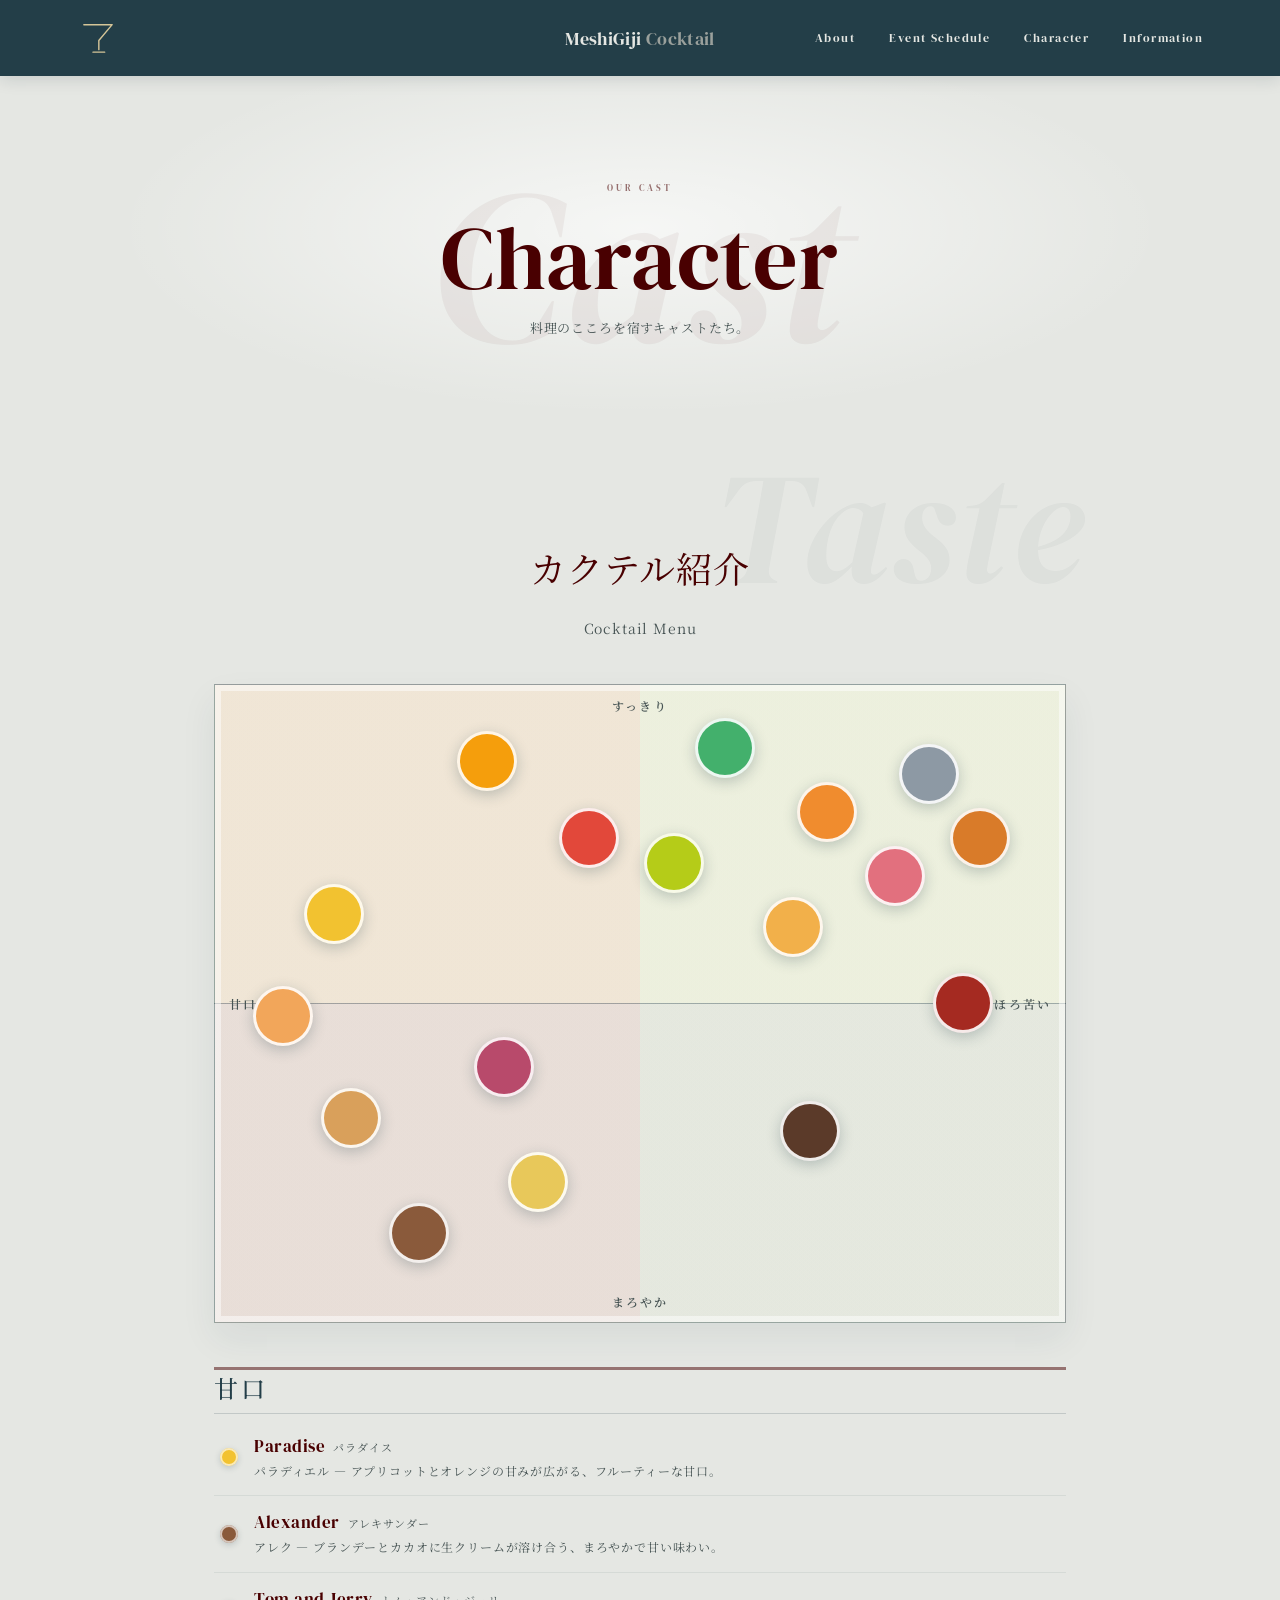
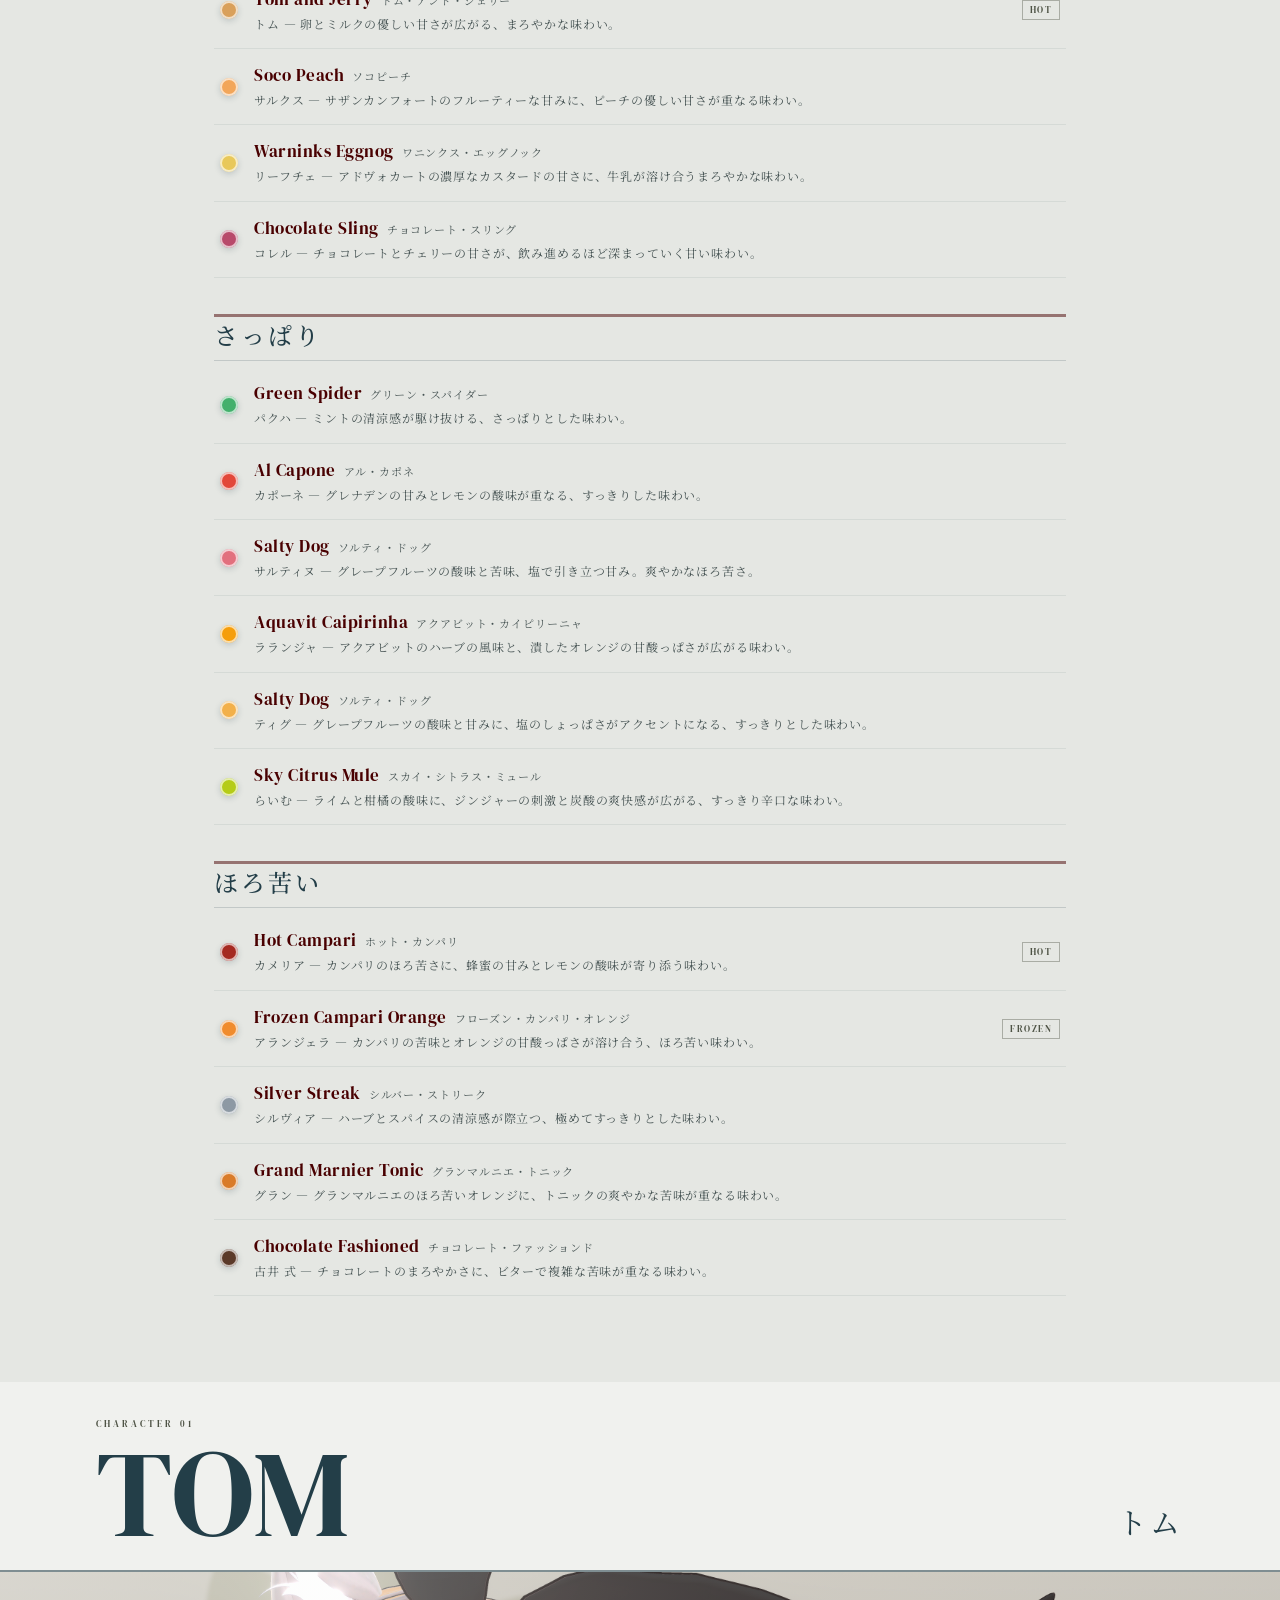
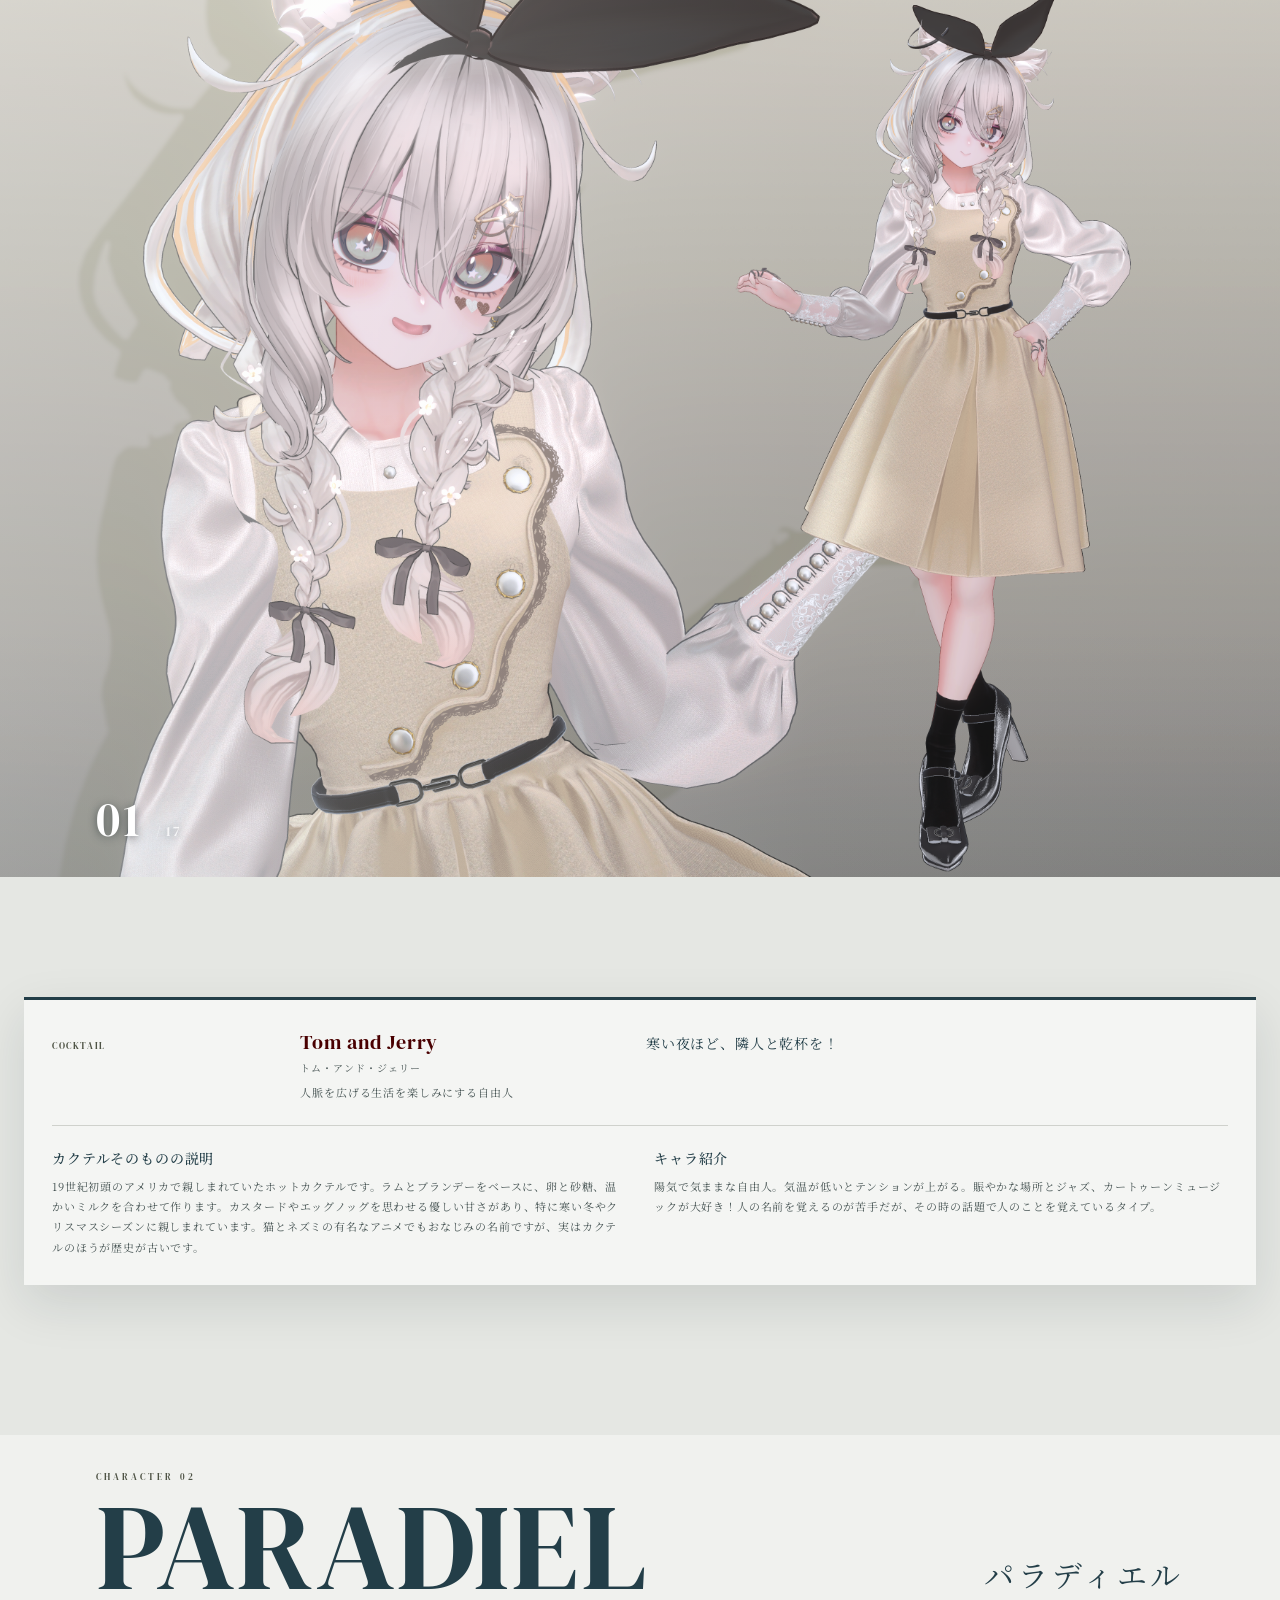
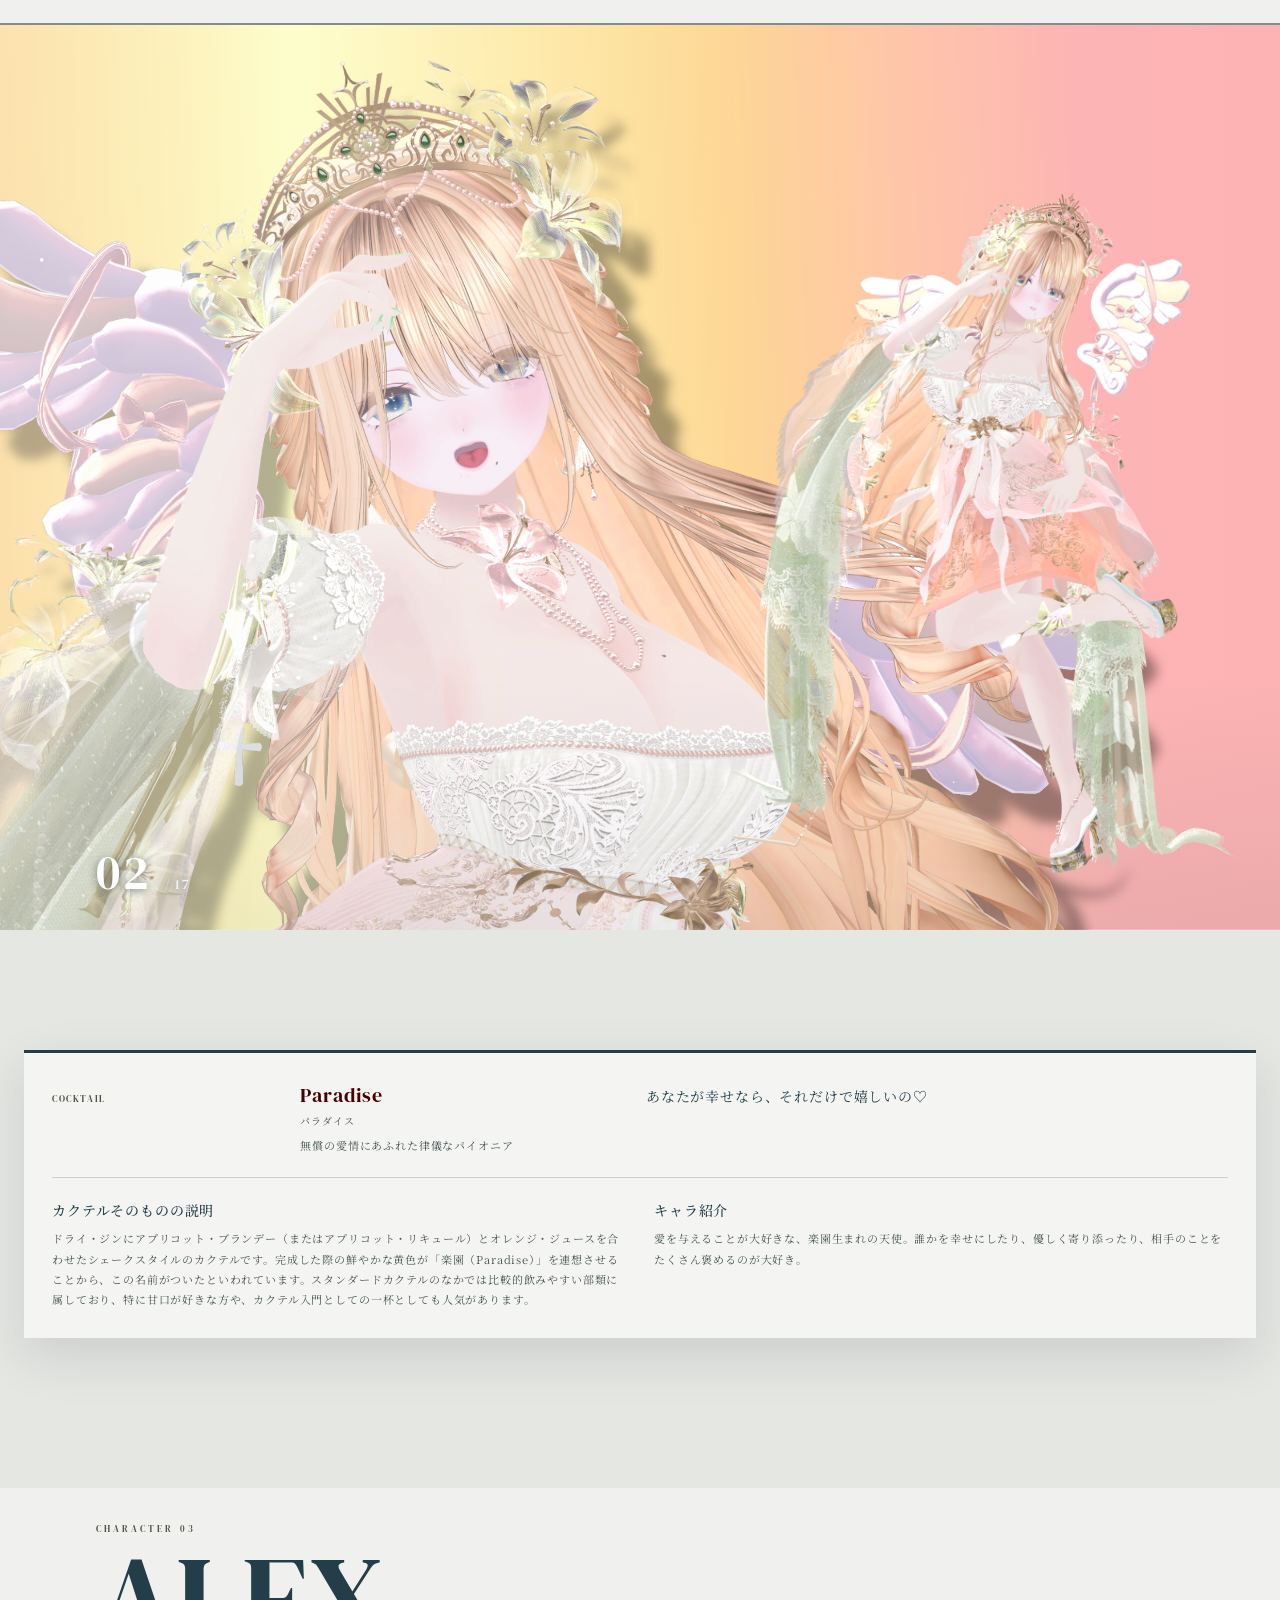
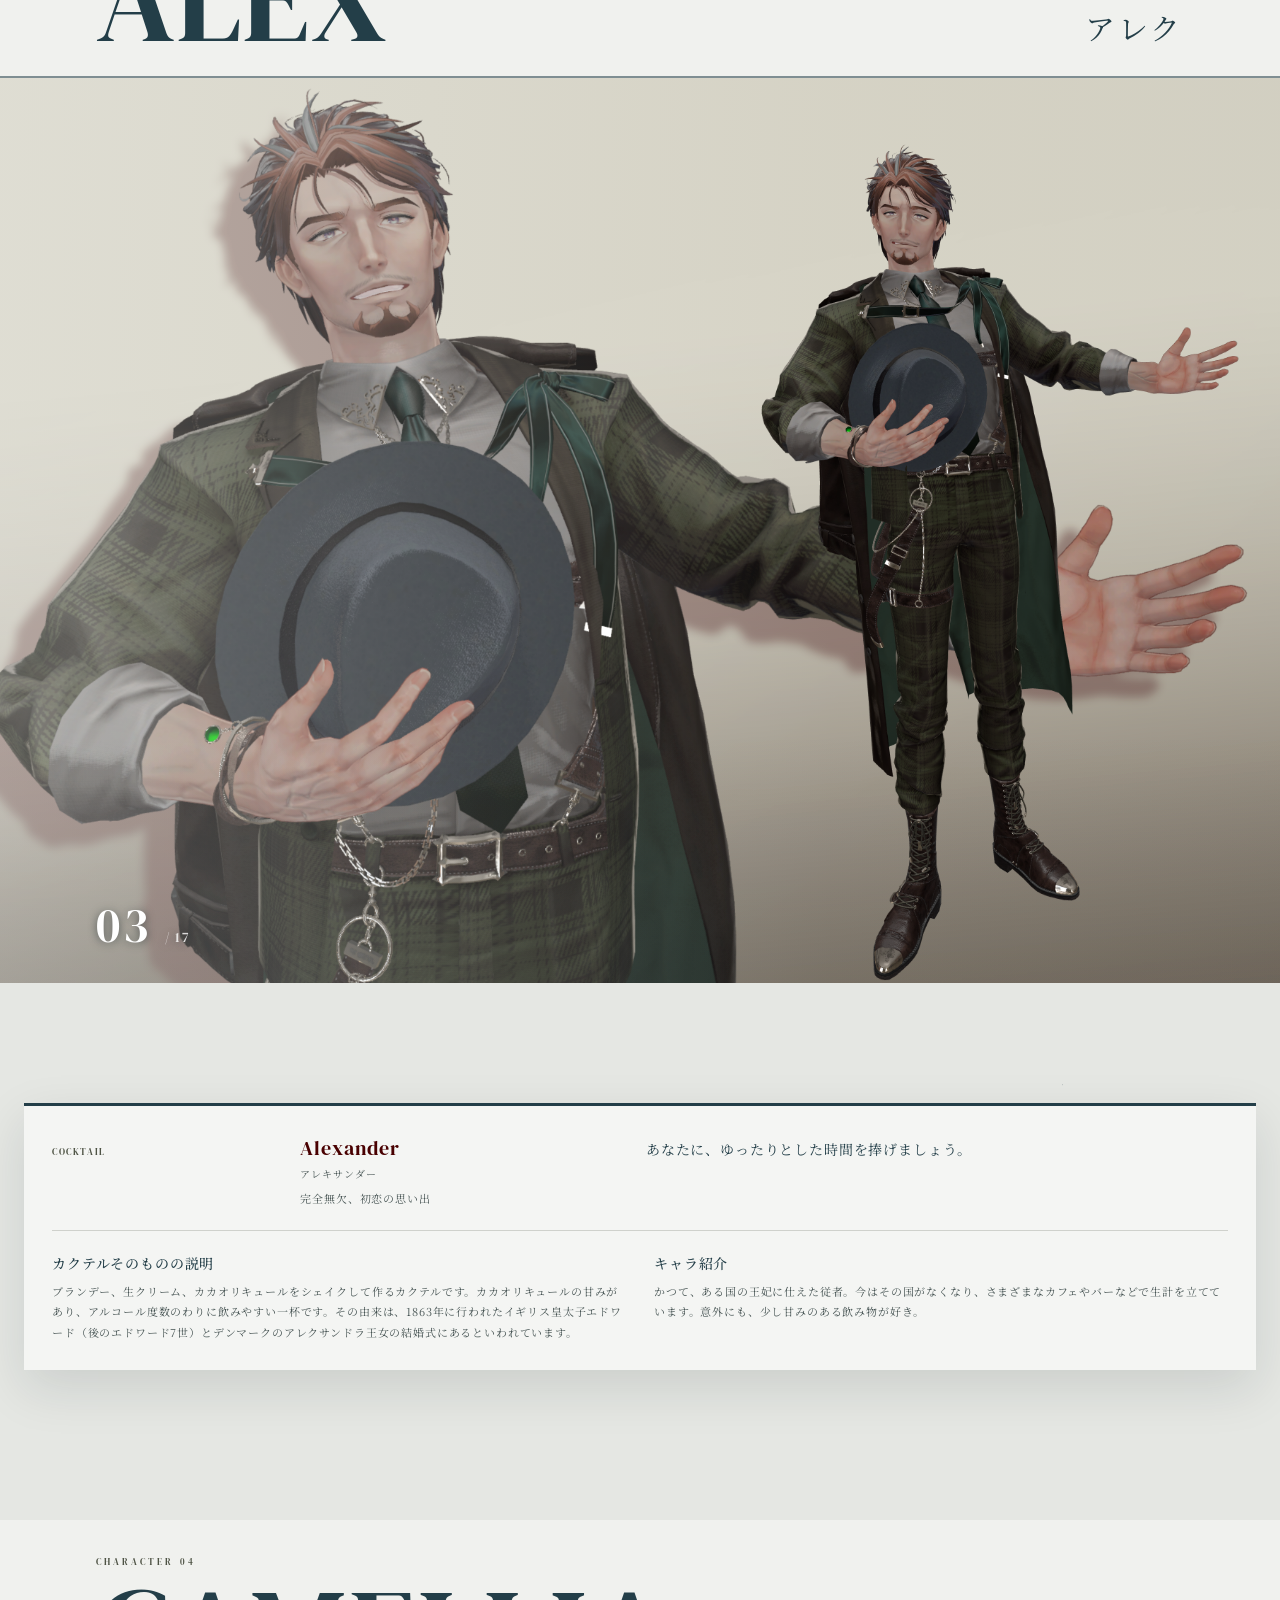
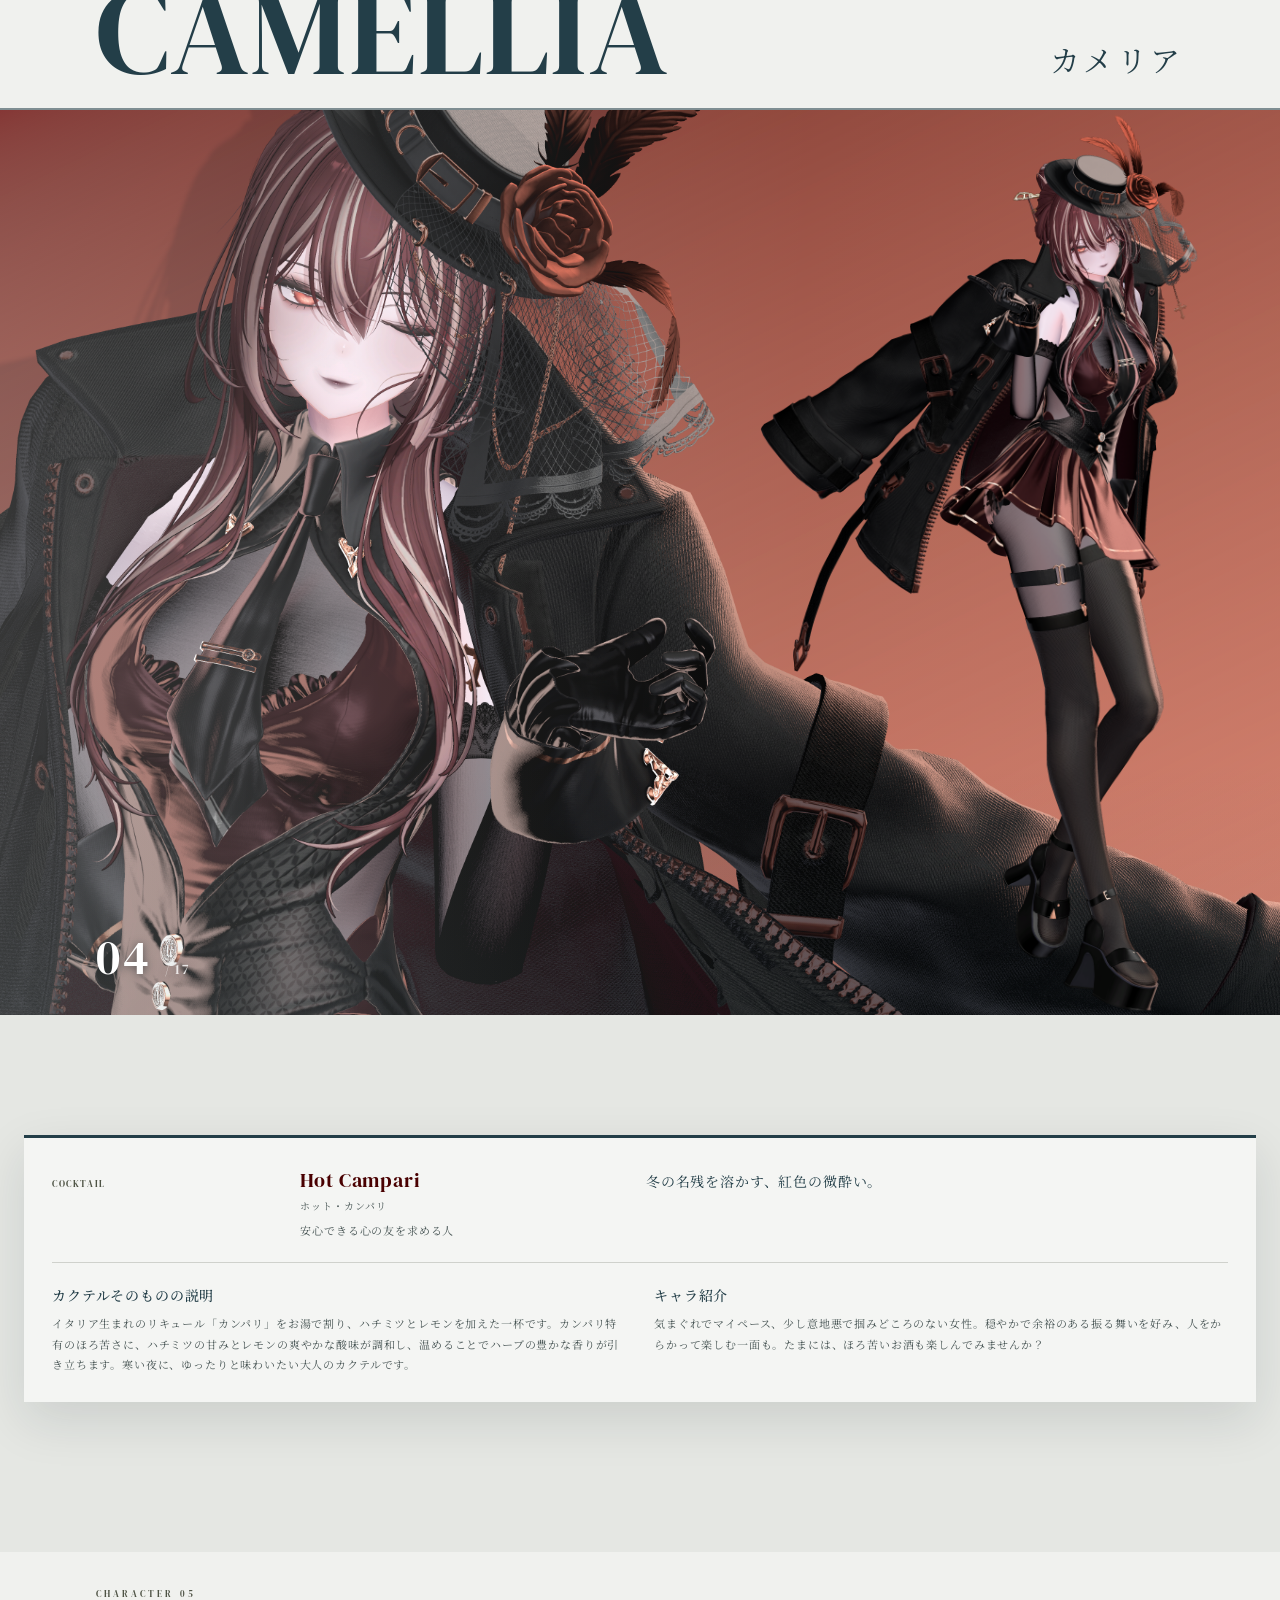
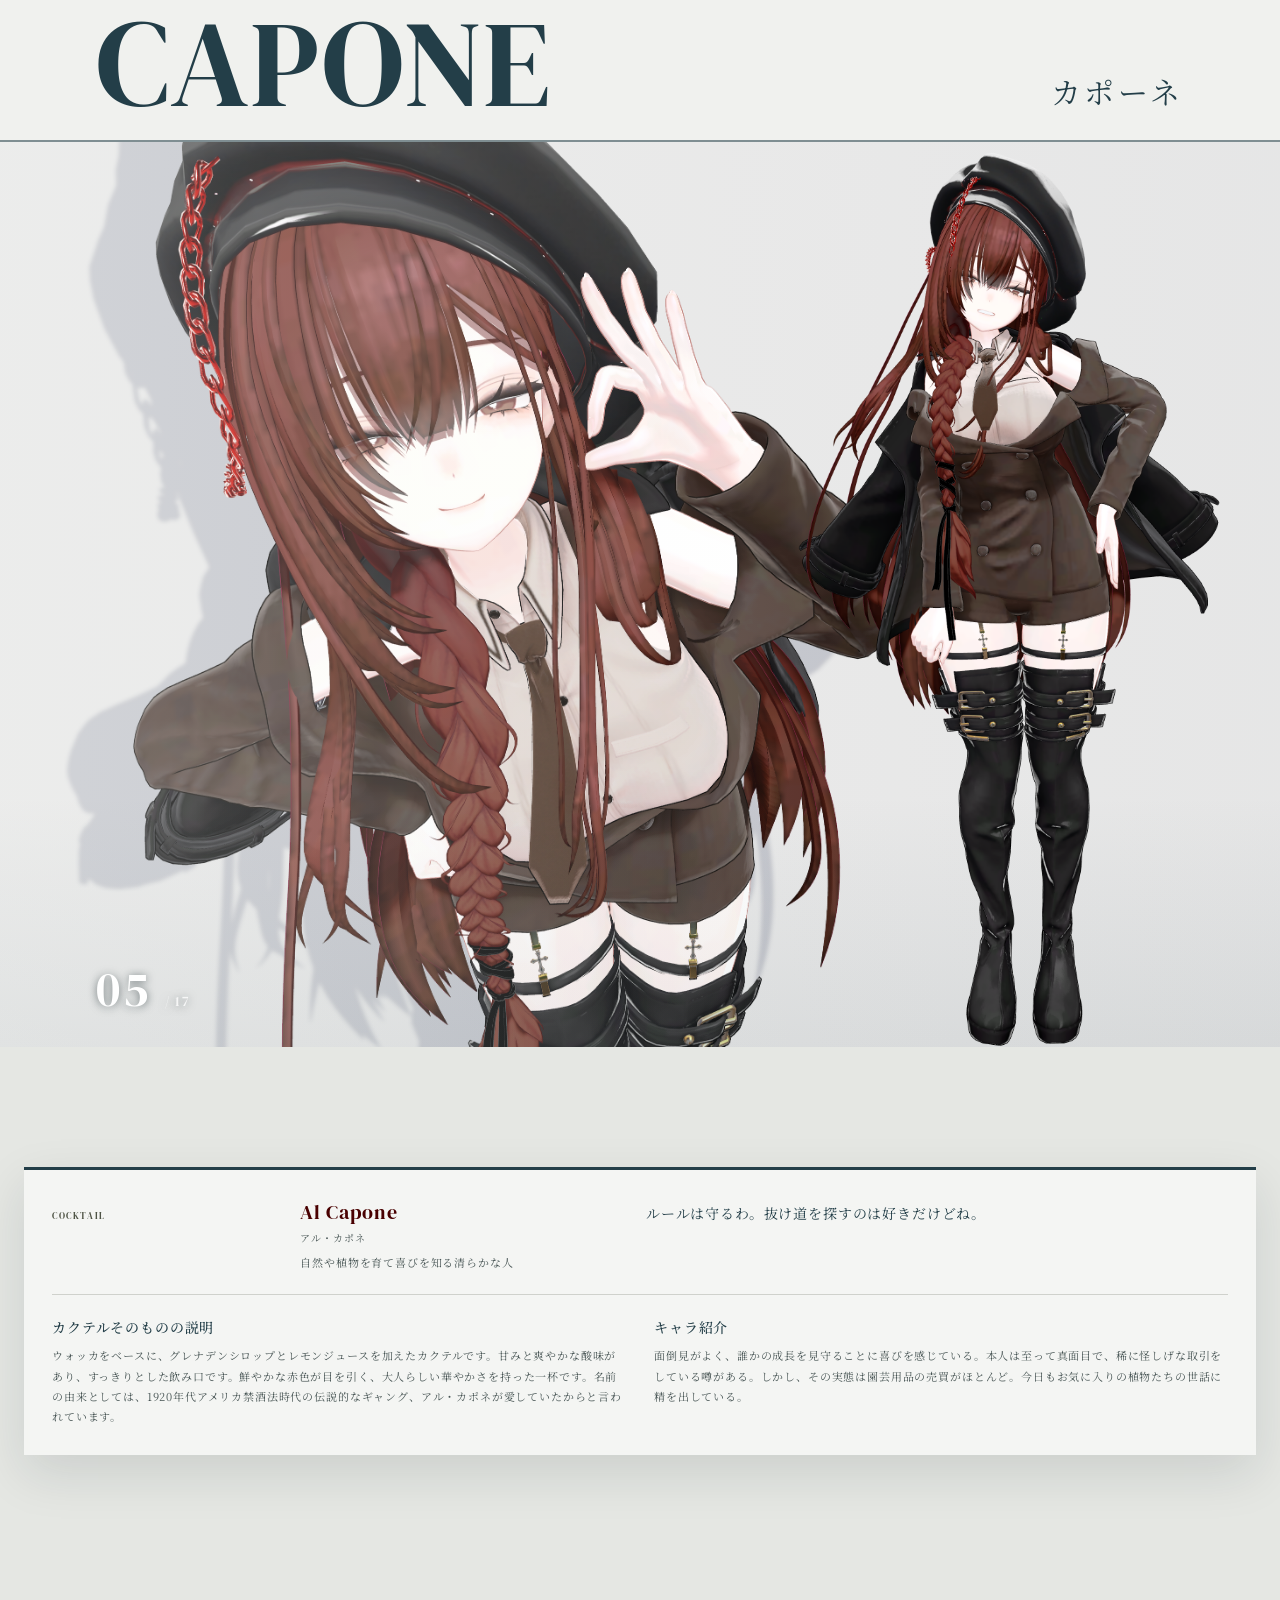
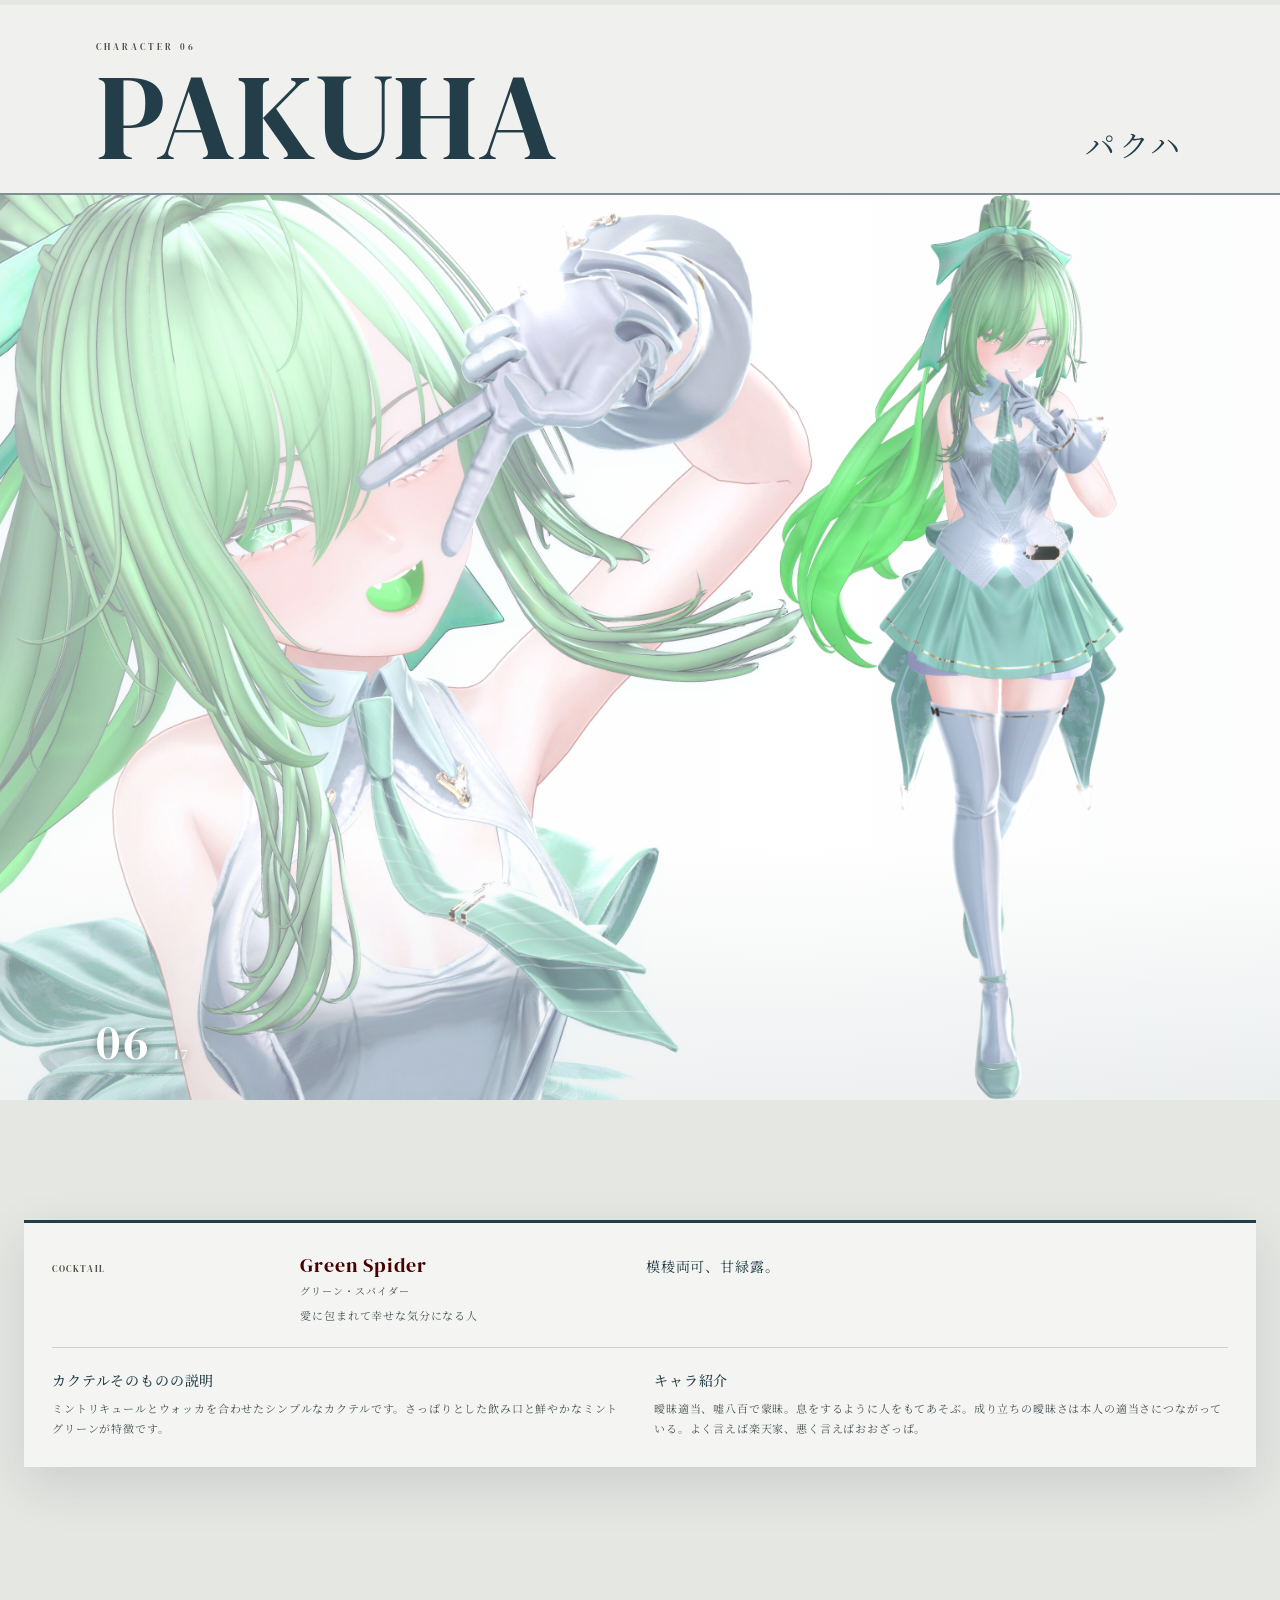
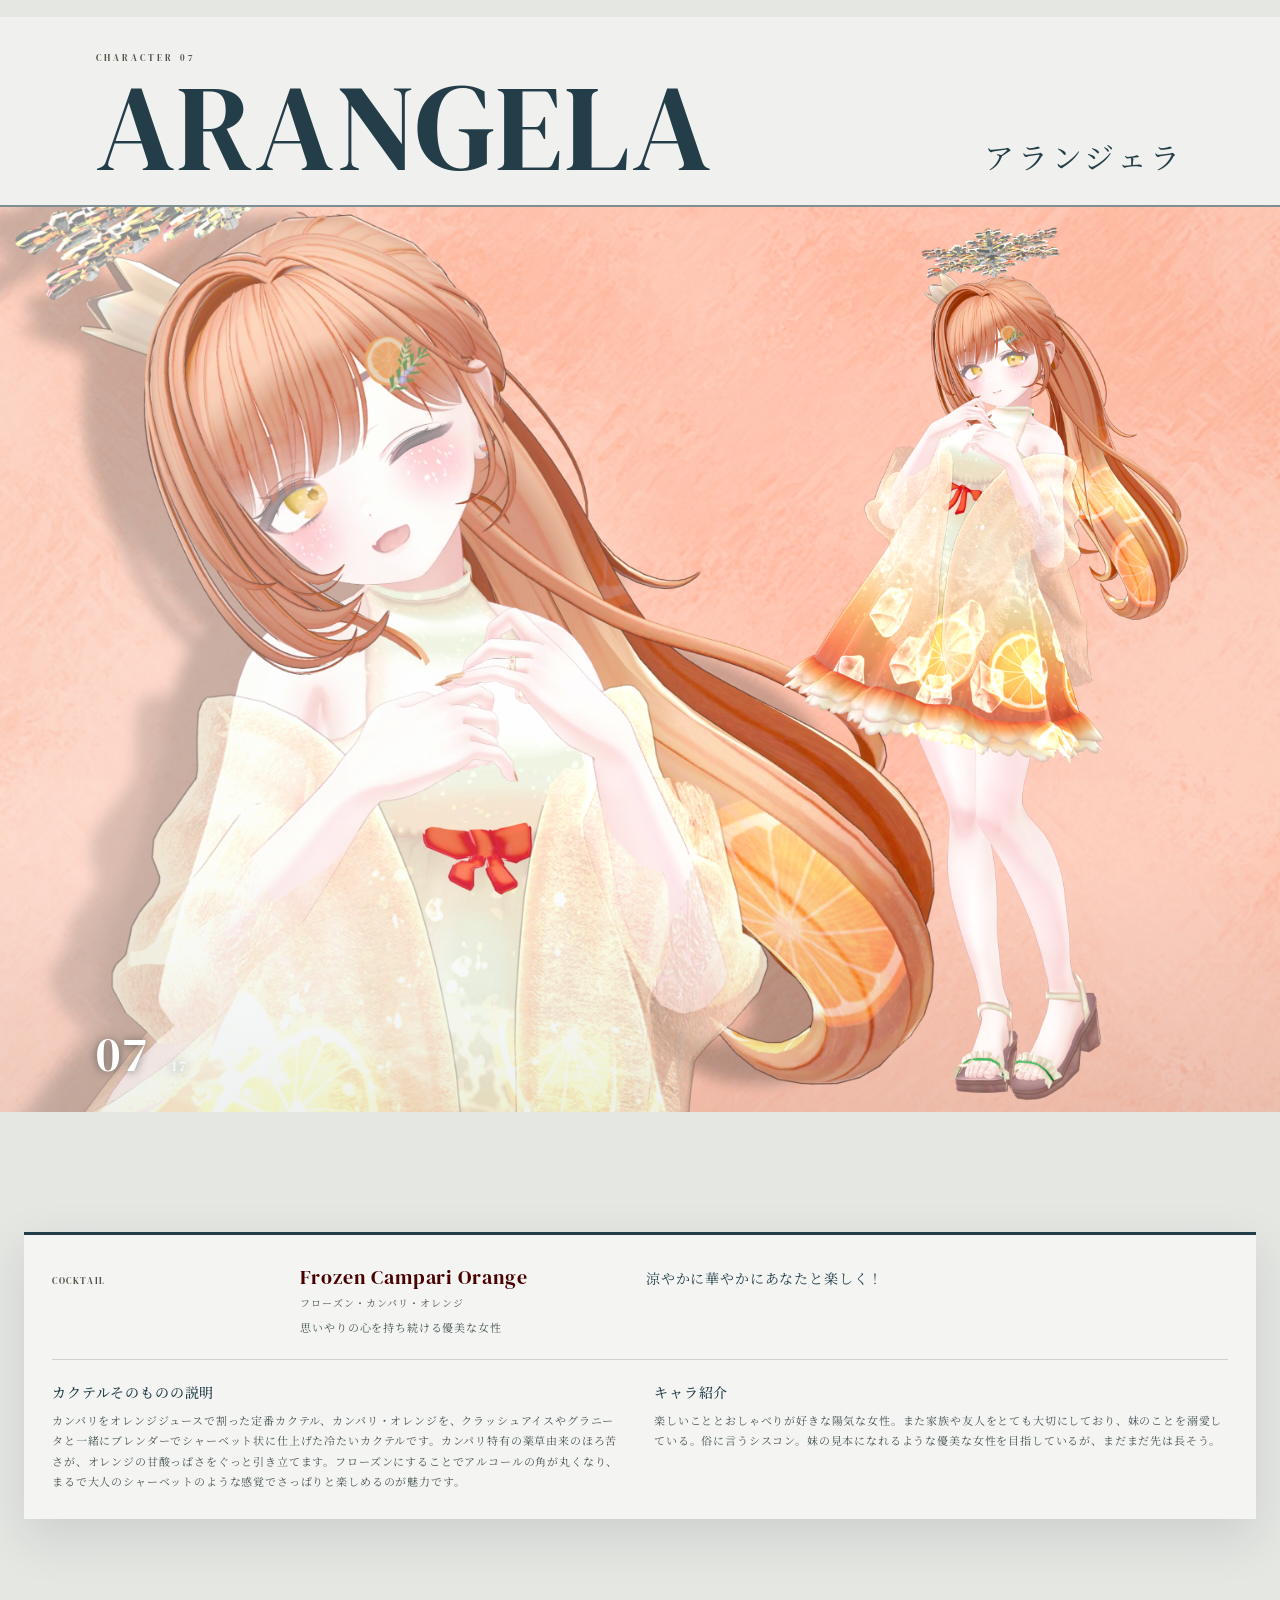
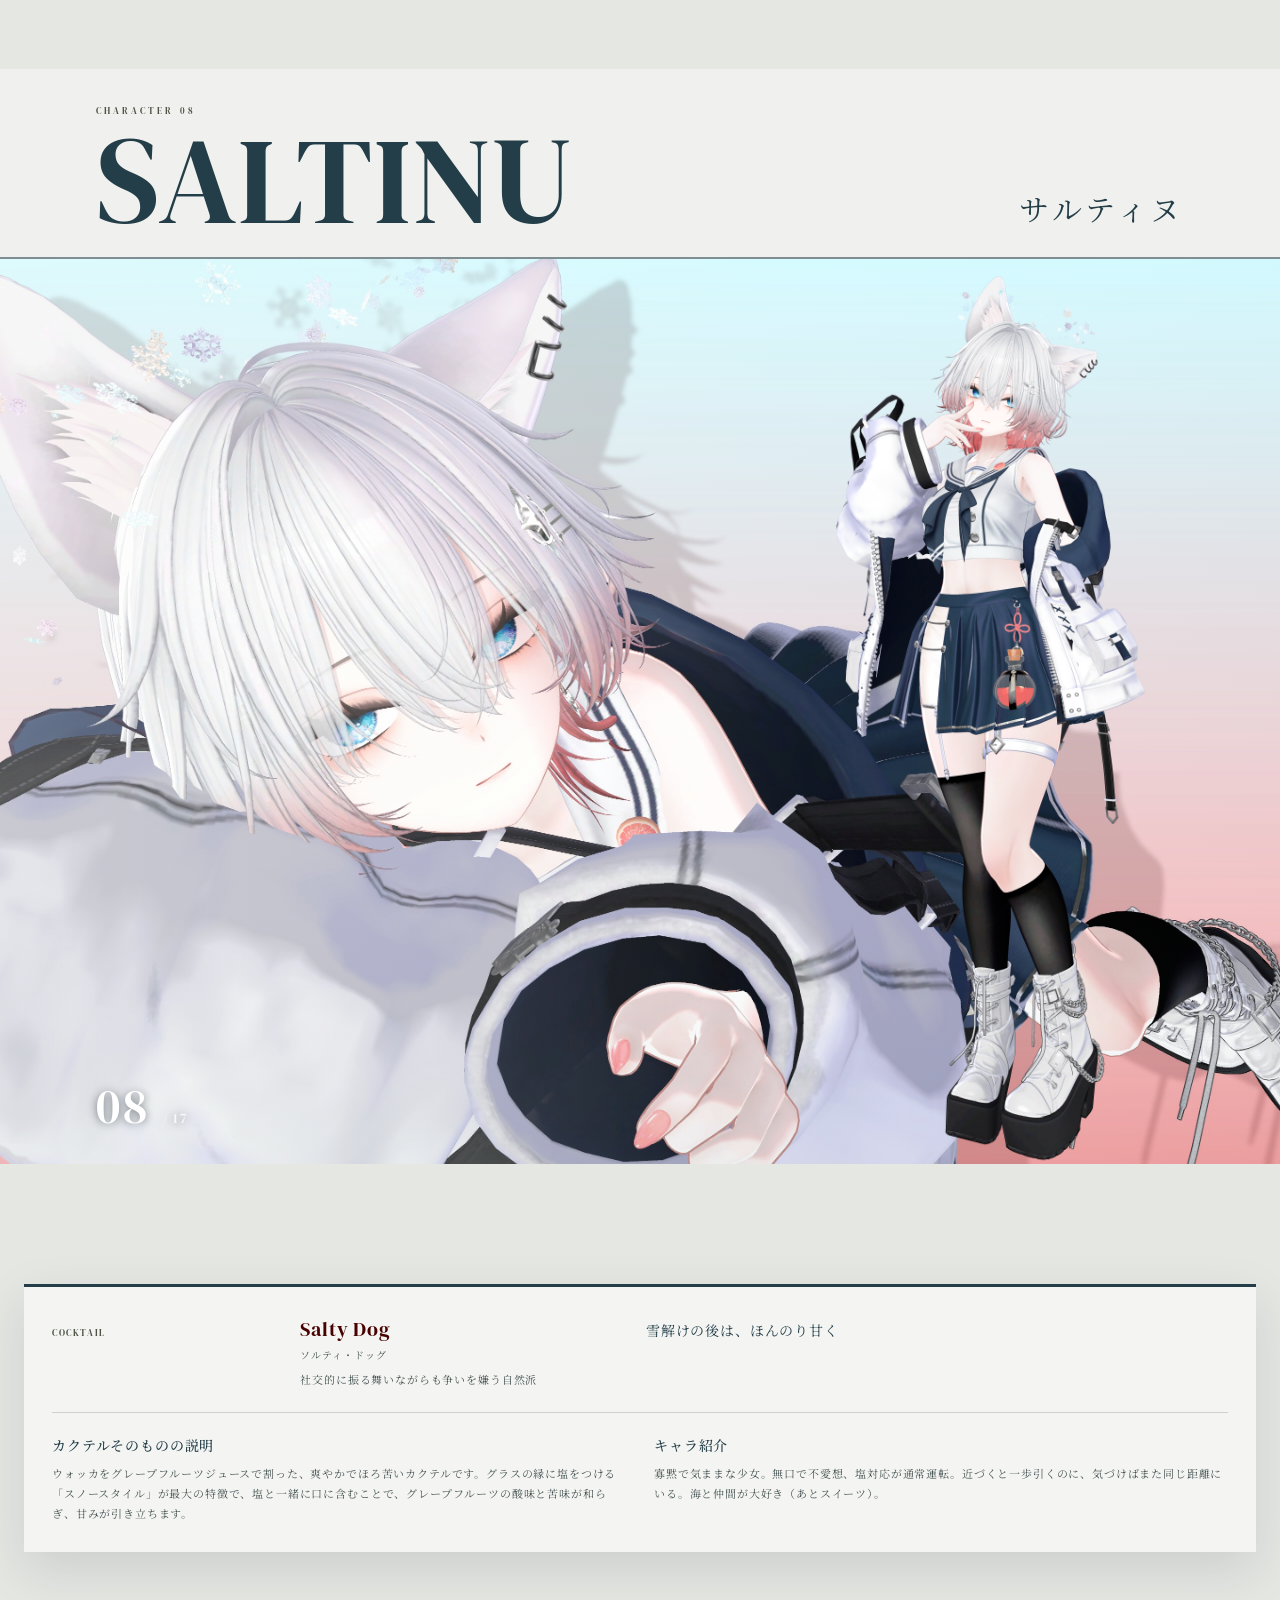
==== commit a8673ac5: "キャスト4人（古井 式／コレル／ティグ／らいむ）にヒーロー画像セクションを追加" ====
--- a/character.html
+++ b/character.html
@@ -5,7 +5,7 @@
   <meta name="theme-color" content="#233e48"><title>Character | MeshiGiji Cocktail</title>
   <meta name="description" content="カクテルをもとに生まれたキャラクターたちの紹介。">
   <link rel="preconnect" href="https://fonts.googleapis.com"><link rel="preconnect" href="https://fonts.gstatic.com" crossorigin>
-  <link href="https://fonts.googleapis.com/css2?family=DM+Serif+Display:ital@0;1&family=Noto+Serif+JP:wght@400;500;600&display=swap" rel="stylesheet"><link rel="stylesheet" href="style.css?v=20261110">
+  <link href="https://fonts.googleapis.com/css2?family=DM+Serif+Display:ital@0;1&family=Noto+Serif+JP:wght@400;500;600&display=swap" rel="stylesheet"><link rel="stylesheet" href="style.css?v=20261110-2">
 </head>
 <body>
   <header class="site-header">
@@ -224,28 +224,48 @@
 
 
     <header class="character-title-strip"><div><p class="eyebrow">CHARACTER 14</p><h2 id="shiki-title">FURUI SHIKI</h2></div><p class="character-japanese">古井 式</p></header>
-    <section class="character-info-band character-info-band--textonly" id="shiki-profile" aria-label="古井 式の紹介">
+        <section class="character-hero character-hero--shiki" aria-labelledby="shiki-title">
+      <div class="character-backdrop"><img src="assets/shiki-portrait.png" alt="" aria-hidden="true"></div>
+      <div class="character-hero-wash" aria-hidden="true"></div>
+      <a class="character-standee-link profile-photo-link" href="assets/shiki-full.png" aria-label="古井 式の立ち絵を拡大"><img class="character-standee" src="assets/shiki-full.png" alt="古井 式の全身立ち絵"></a><span class="character-hero-index">14 <i>/ 17</i></span>
+    </section>
+<section class="character-info-band" id="shiki-profile" aria-label="古井 式の紹介">
       <div class="band-copy band-copy--cocktail"><span>COCKTAIL</span><h3>Chocolate Fashioned<span class="cocktail-reading">チョコレート・ファッションド</span></h3><p class="band-quote">自分が自分でいられる時間を楽しむ自由人……を目指す人</p><p class="band-motto">リズム感のある生活を楽しむ自由人</p></div>
       <div class="band-copy"><h3>カクテルそのものの説明</h3><p>オールド・ファッションドのバリエーションカクテルの一つです。チョコレートリキュールを入れることで飲み口がまろやかになりつつ、よりビターで複雑な味わいを楽しめます。付け合わせのフルーツの扱い一つで味の変化を楽しめる点も魅力の一つです。</p></div>
       <div class="band-copy"><h3>キャラ紹介</h3><p>料理ならレシピ通り、旅行なら事前の計画を立てて行動するのが好き。……だけどだいたいトラブルに巻き込まれて計画通りに行かないことがざら。最近はそれもひとつの醍醐味、と楽しむようにしている。</p></div>
     </section>
 
     <header class="character-title-strip"><div><p class="eyebrow">CHARACTER 15</p><h2 id="koreru-title">KORERU</h2></div><p class="character-japanese">コレル</p></header>
-    <section class="character-info-band character-info-band--textonly" id="koreru-profile" aria-label="コレルの紹介">
+        <section class="character-hero character-hero--koreru" aria-labelledby="koreru-title">
+      <div class="character-backdrop"><img src="assets/koreru-portrait.jpg" alt="" aria-hidden="true"></div>
+      <div class="character-hero-wash" aria-hidden="true"></div>
+      <a class="character-standee-link profile-photo-link" href="assets/koreru-full.png" aria-label="コレルの立ち絵を拡大"><img class="character-standee" src="assets/koreru-full.png" alt="コレルの全身立ち絵"></a><span class="character-hero-index">15 <i>/ 17</i></span>
+    </section>
+<section class="character-info-band" id="koreru-profile" aria-label="コレルの紹介">
       <div class="band-copy band-copy--cocktail"><span>COCKTAIL</span><h3>Chocolate Sling<span class="cocktail-reading">チョコレート・スリング</span></h3><p class="band-quote">贅沢な大人になりましょう。</p><p class="band-motto">好きなものに夢中になれる熱血屋</p></div>
       <div class="band-copy"><h3>カクテルそのものの説明</h3><p>チョコレート・リキュールとチェリー・リキュールがフロート（グラス底に沈められている）され、飲んでいくほど甘くなっていく味わいが特徴です。伝統的なスリング（スピリッツがベースのカクテルの最古のスタイルの一つ）と近代にできたチョコレートリキュールが合わさったカクテルです。</p></div>
       <div class="band-copy"><h3>キャラ紹介</h3><p>明るいブラウンからグラデーションになる色合いの髪、色鮮やかな黄色の瞳。かっちりとした淑女然とした格好で、上品な立ち振る舞いを心がけながらも遊び心を忘れない。デザートカクテルが由来のためか、フルーツや甘いもの、また「ちょっとした贅沢」を好む。</p></div>
     </section>
 
     <header class="character-title-strip"><div><p class="eyebrow">CHARACTER 16</p><h2 id="tigu-title">TIGU</h2></div><p class="character-japanese">ティグ</p></header>
-    <section class="character-info-band character-info-band--textonly" id="tigu-profile" aria-label="ティグの紹介">
+        <section class="character-hero character-hero--tigu" aria-labelledby="tigu-title">
+      <div class="character-backdrop"><img src="assets/tigu-portrait.jpg" alt="" aria-hidden="true"></div>
+      <div class="character-hero-wash" aria-hidden="true"></div>
+      <a class="character-standee-link profile-photo-link" href="assets/tigu-full.png" aria-label="ティグの立ち絵を拡大"><img class="character-standee" src="assets/tigu-full.png" alt="ティグの全身立ち絵"></a><span class="character-hero-index">16 <i>/ 17</i></span>
+    </section>
+<section class="character-info-band" id="tigu-profile" aria-label="ティグの紹介">
       <div class="band-copy band-copy--cocktail"><span>COCKTAIL</span><h3>Salty Dog<span class="cocktail-reading">ソルティ・ドッグ</span></h3><p class="band-quote">揉め事はナシ！ ほら、しょっぱい顔してないで乾杯しよ！</p><p class="band-motto">社交的に振る舞いながらも争いを嫌う自然派</p></div>
       <div class="band-copy"><h3>カクテルそのものの説明</h3><p>グレープフルーツの酸味と甘みに、塩のしょっぱさがアクセントとなるすっきりとした味です。ジュースのように飲みやすいですが、強いお酒（ウォッカ）がベースとなっているため度数が高め（配合にもよりますが、だいたい13％から15％ほどになります）で、飲みすぎは禁物です！イギリスの海員スラングで「甲板員（しょっぱい男）」を意味する言葉が由来です。</p></div>
       <div class="band-copy"><h3>キャラ紹介</h3><p>平和と自然を好む、犬っぽい少年のような見た目。誰にでも笑顔で話しかけ、争いを嫌う平和主義者。一見、誰にでも心を開いているように見えるものの、自分のパーソナルスペース（グラスの縁）のガードは硬い。不必要に近づいてくる相手には急に冷たい態度（塩対応）を取り、自然な距離感を保とうとする。</p></div>
     </section>
 
     <header class="character-title-strip"><div><p class="eyebrow">CHARACTER 17</p><h2 id="raimu-title">RAIMU</h2></div><p class="character-japanese">らいむ</p></header>
-    <section class="character-info-band character-info-band--textonly" id="raimu-profile" aria-label="らいむの紹介">
+        <section class="character-hero character-hero--raimu" aria-labelledby="raimu-title">
+      <div class="character-backdrop"><img src="assets/raimu-portrait.png" alt="" aria-hidden="true"></div>
+      <div class="character-hero-wash" aria-hidden="true"></div>
+      <a class="character-standee-link profile-photo-link" href="assets/raimu-full.png" aria-label="らいむの立ち絵を拡大"><img class="character-standee" src="assets/raimu-full.png" alt="らいむの全身立ち絵"></a><span class="character-hero-index">17 <i>/ 17</i></span>
+    </section>
+<section class="character-info-band" id="raimu-profile" aria-label="らいむの紹介">
       <div class="band-copy band-copy--cocktail"><span>COCKTAIL</span><h3>Sky Citrus Mule<span class="cocktail-reading">スカイ・シトラス・ミュール</span></h3><p class="band-quote">鮮烈、そして刺激的！</p><p class="band-motto">思いやりの気持ちを忘れない性格美人</p></div>
       <div class="band-copy"><h3>カクテルそのものの説明</h3><p>ウォッカをベースに、ライムジュースとジンジャーエールを合わせたモスコミュールのアレンジカクテルです。柑橘系の爽やかな香りと、ジンジャーのピリッとした刺激が特徴です。すっきりとした辛口の味わいで、柑橘の酸味と炭酸の爽快感が楽しめます。鮮やかな香りと刺激的な飲み口が魅力の、清涼感あふれる一杯です。</p></div>
       <div class="band-copy"><h3>キャラ紹介</h3><p>典型的なツンデレ。口ではつっけんどんな態度を取るものの、実は面倒見がよく真面目な性格。困っている人を放っておけず、なんだかんだ世話を焼いてしまうタイプ。</p></div>
--- a/style.css
+++ b/style.css
@@ -508,3 +508,9 @@
 
 /* Text-only cast (no images yet): tighten the gap above the info band */
 .character-info-band.character-info-band--textonly { margin-top: 40px; }
+
+/* Portraits added 2026-11-10: face positions */
+.character-hero--shiki .character-backdrop img { object-position: center 30%; }
+.character-hero--koreru .character-backdrop img { object-position: center 25%; }
+.character-hero--tigu .character-backdrop img { object-position: center 30%; }
+.character-hero--raimu .character-backdrop img { object-position: center 35%; }
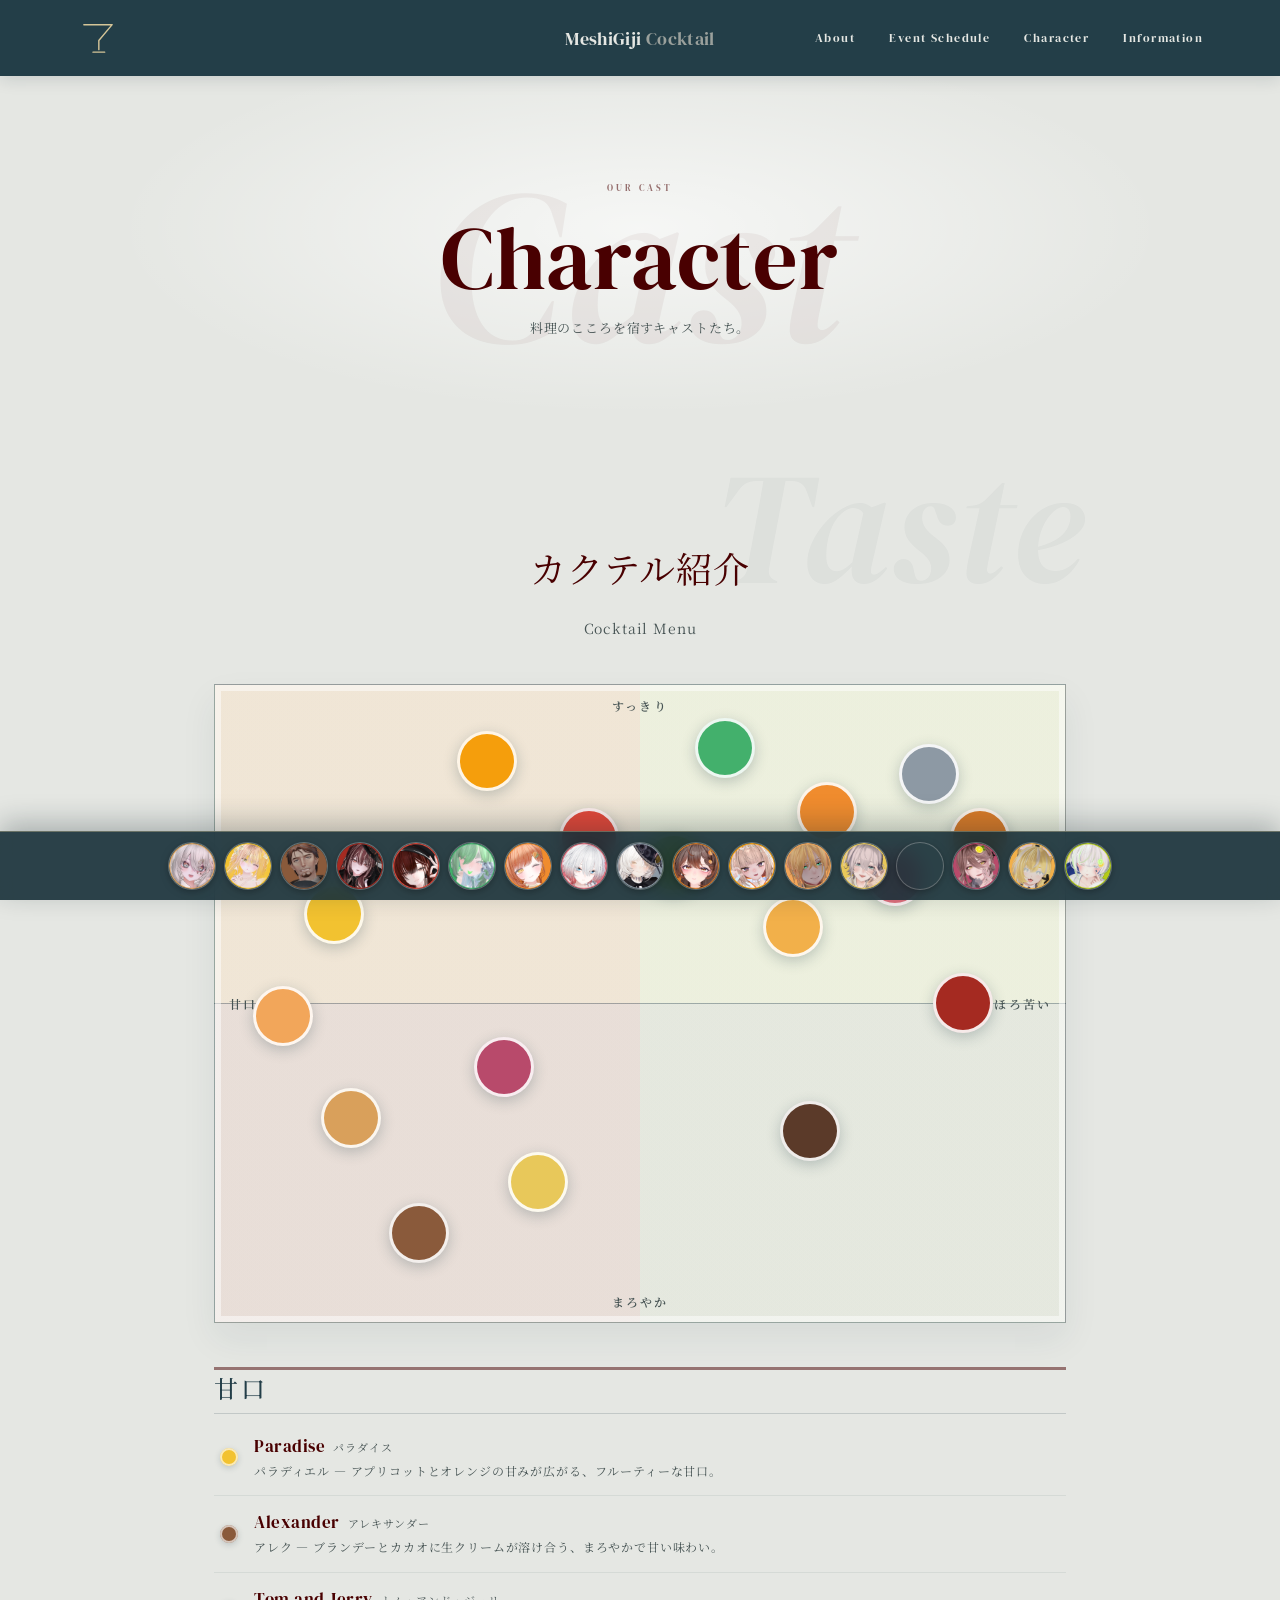
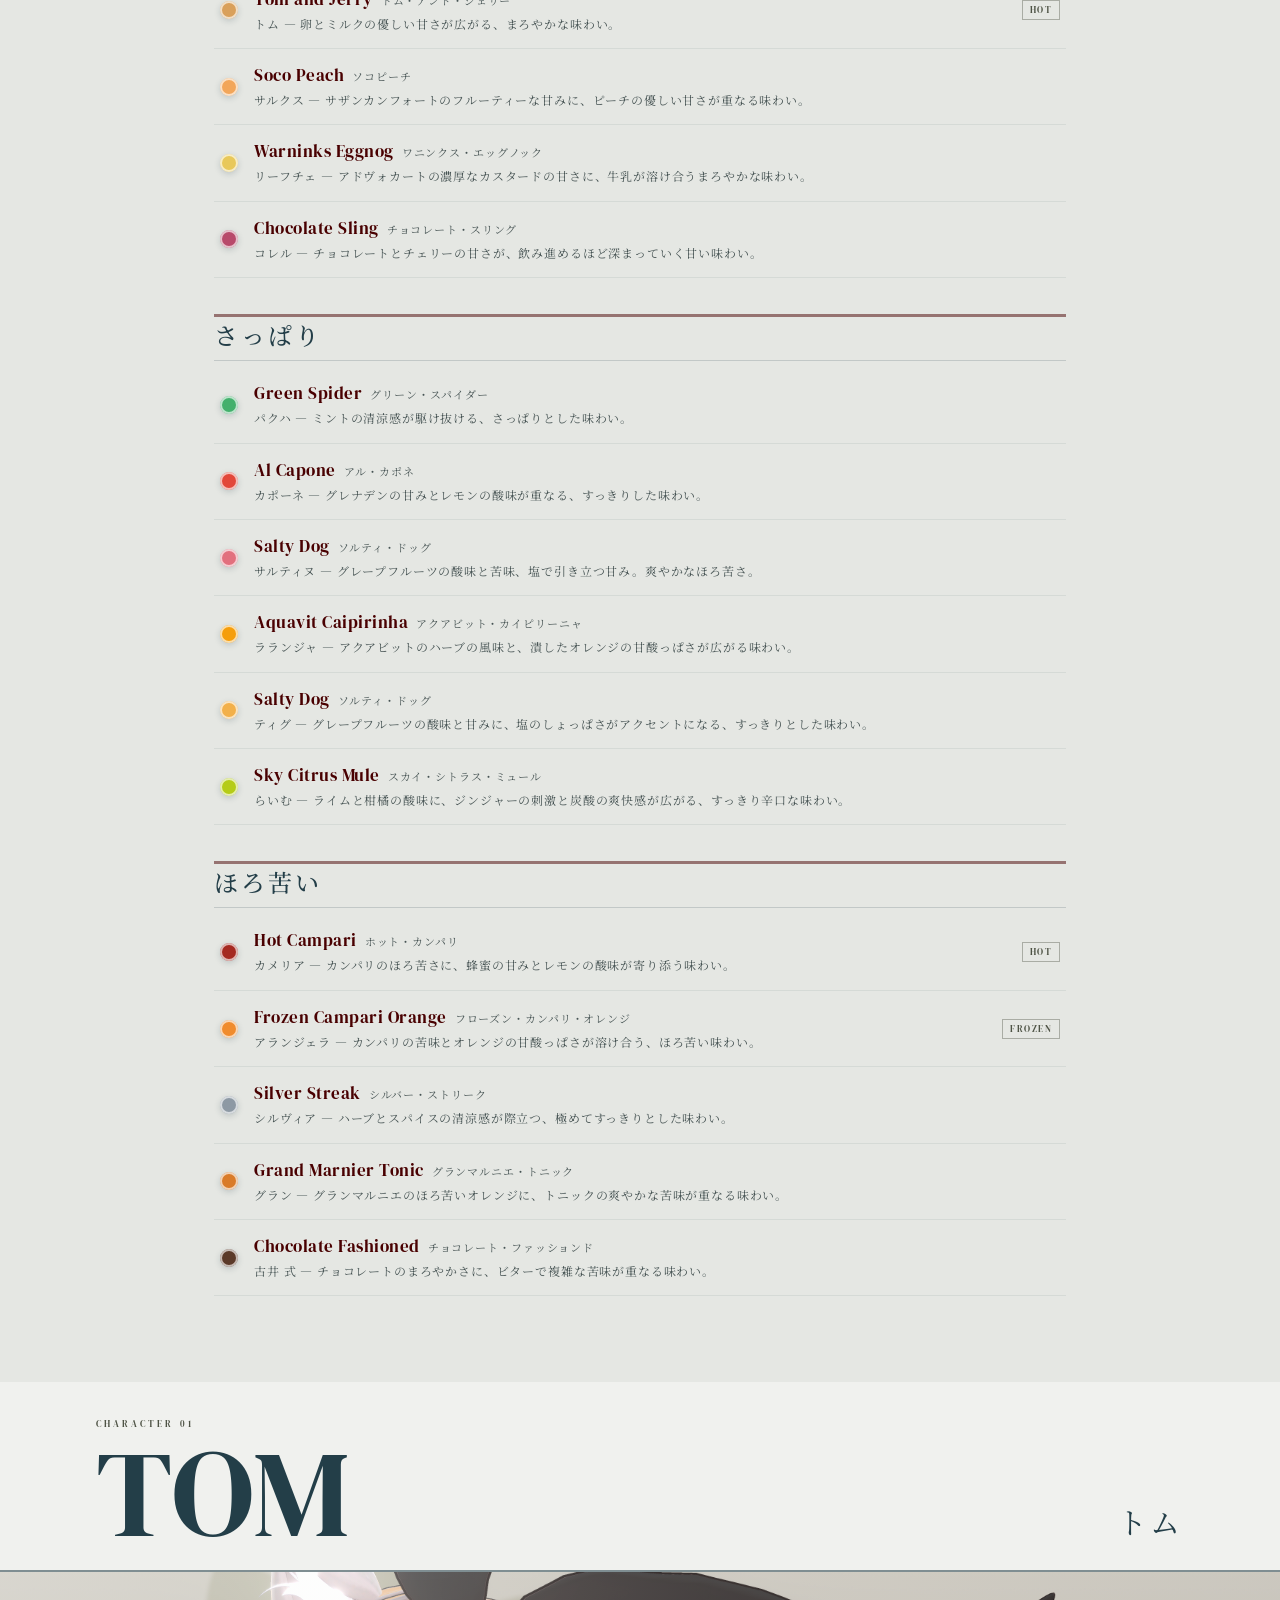
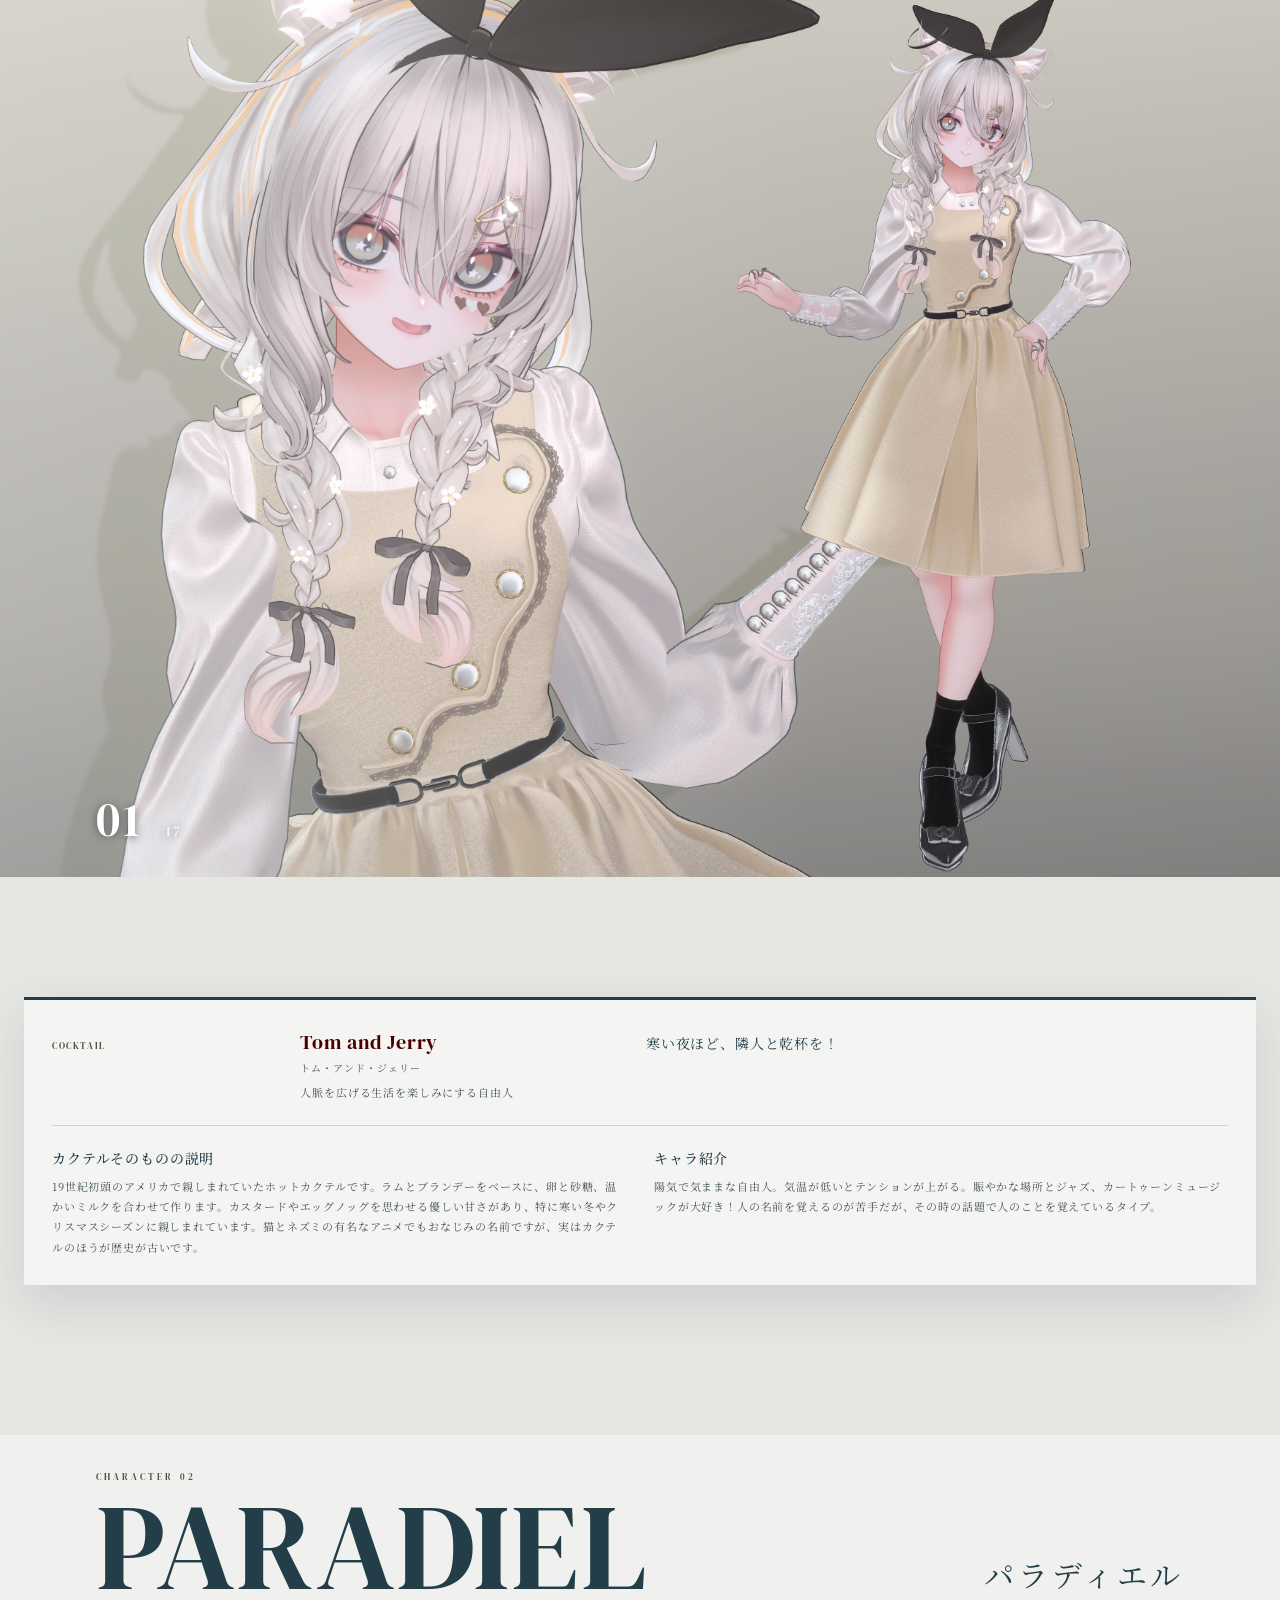
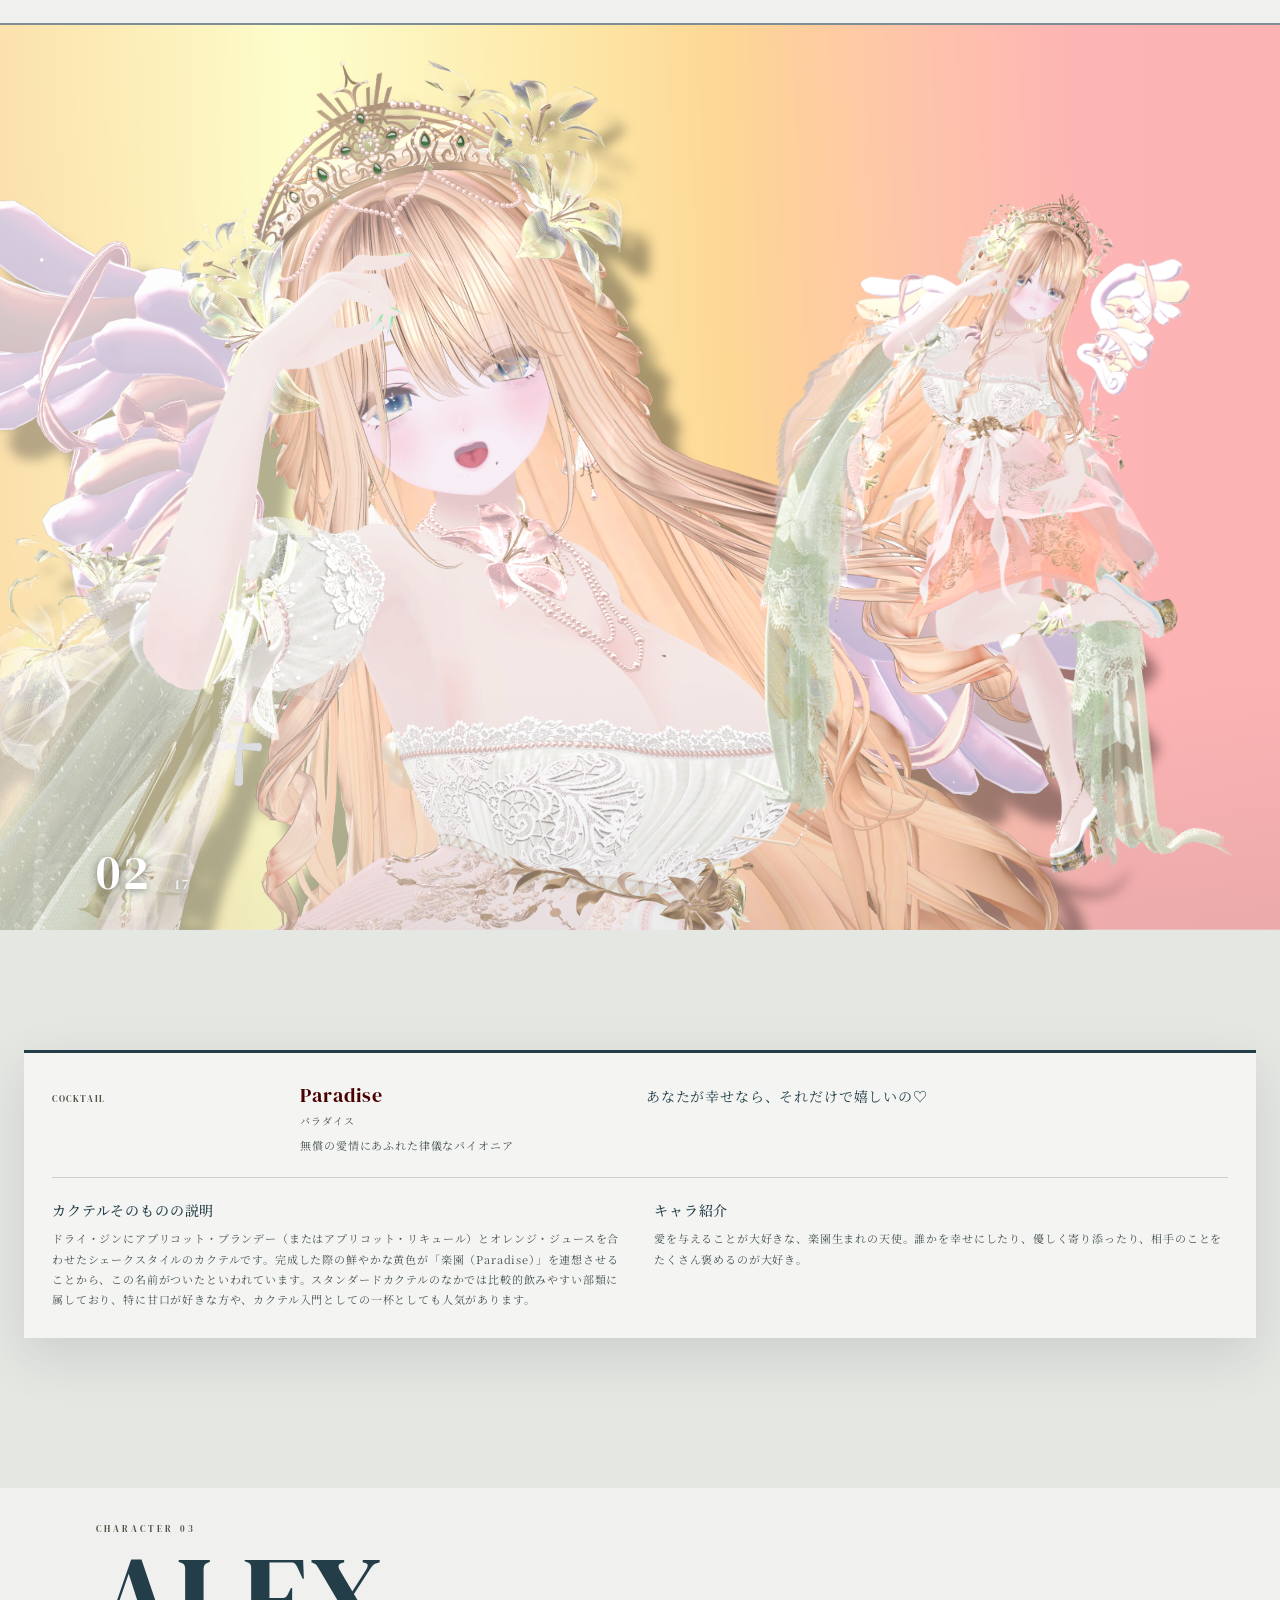
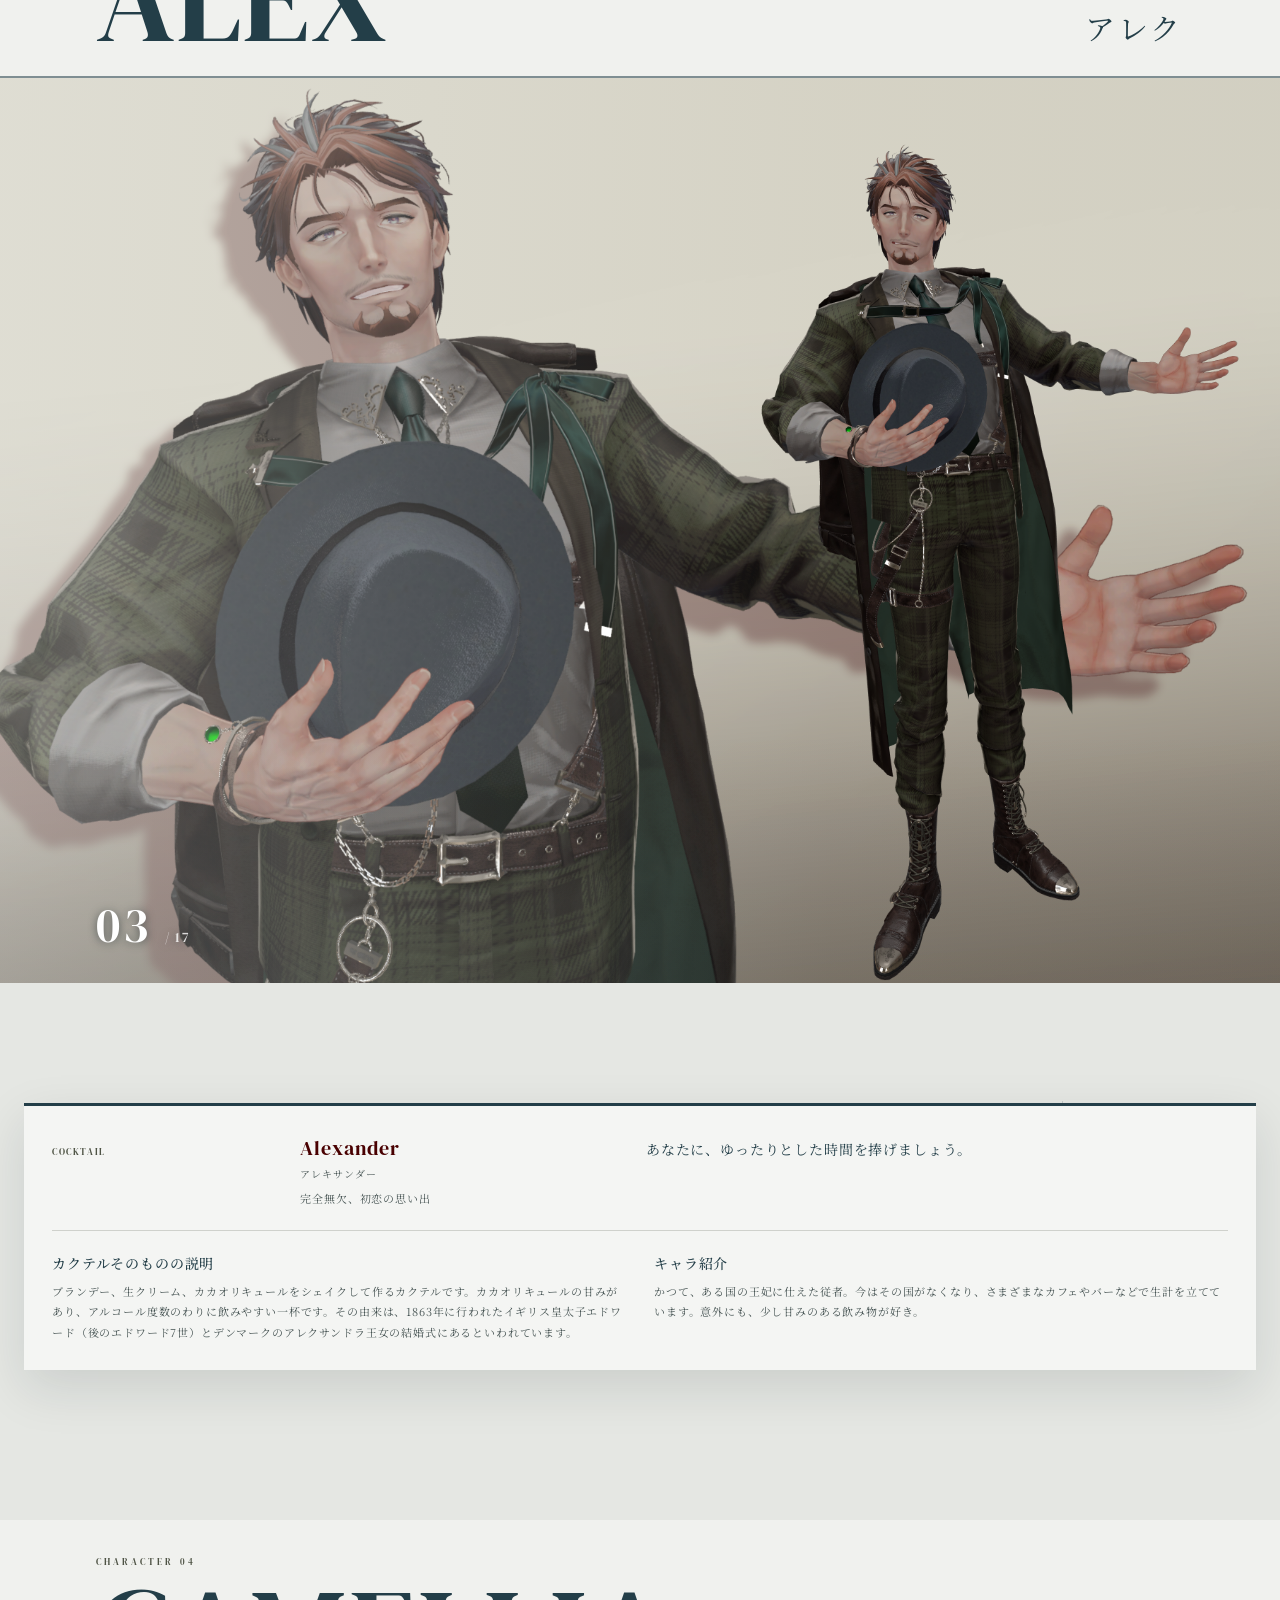
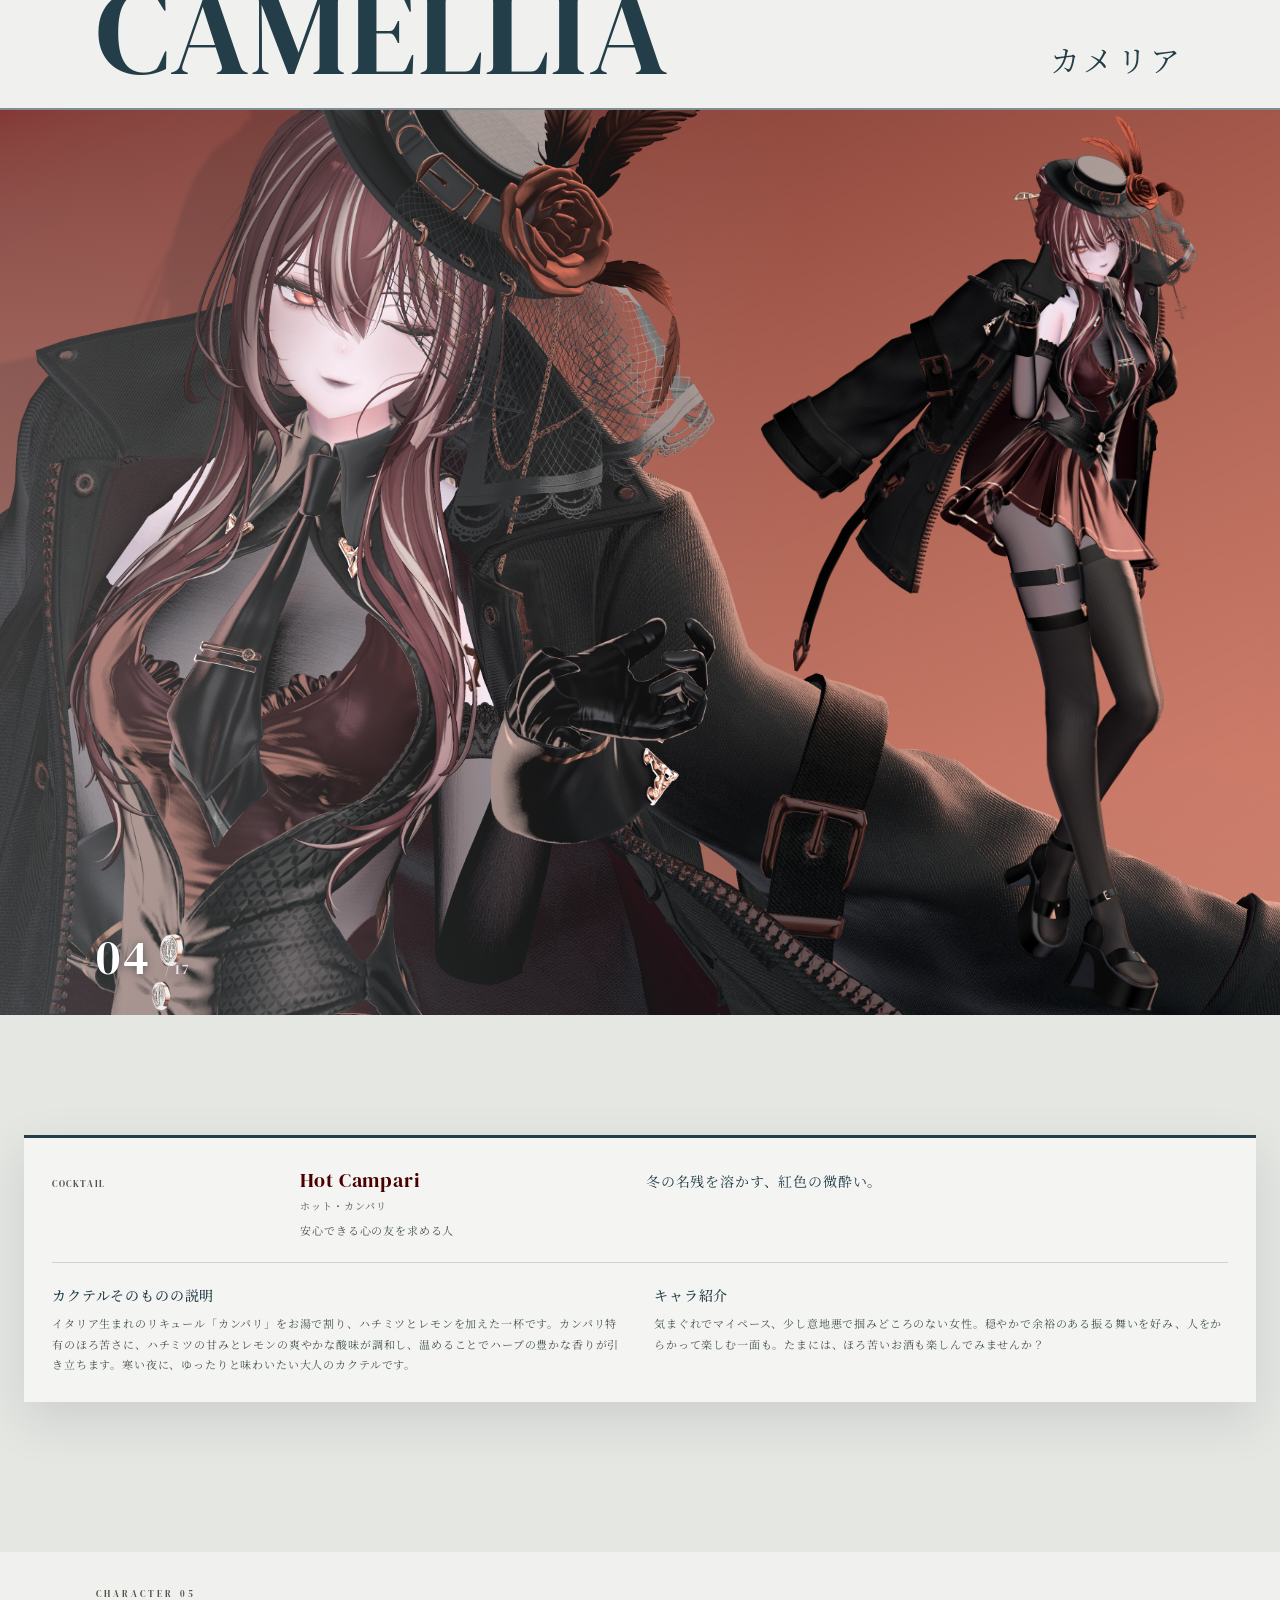
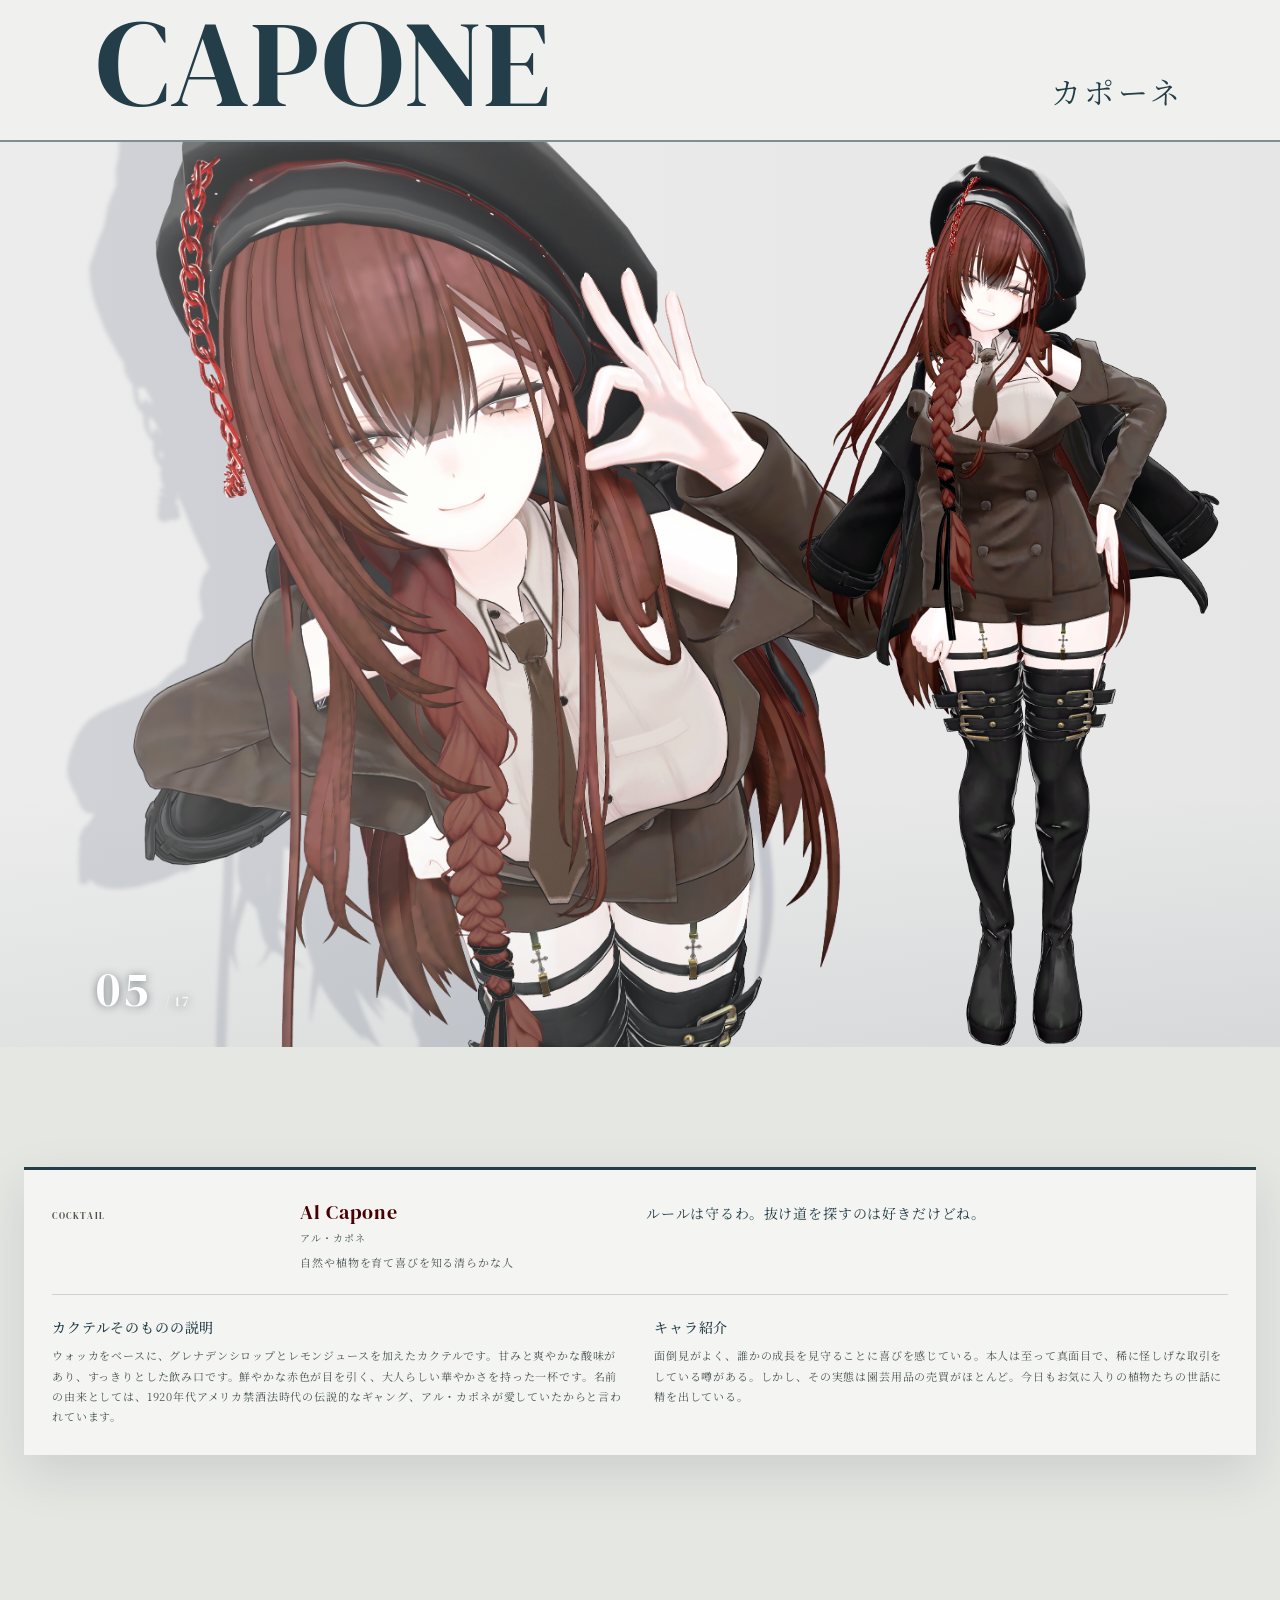
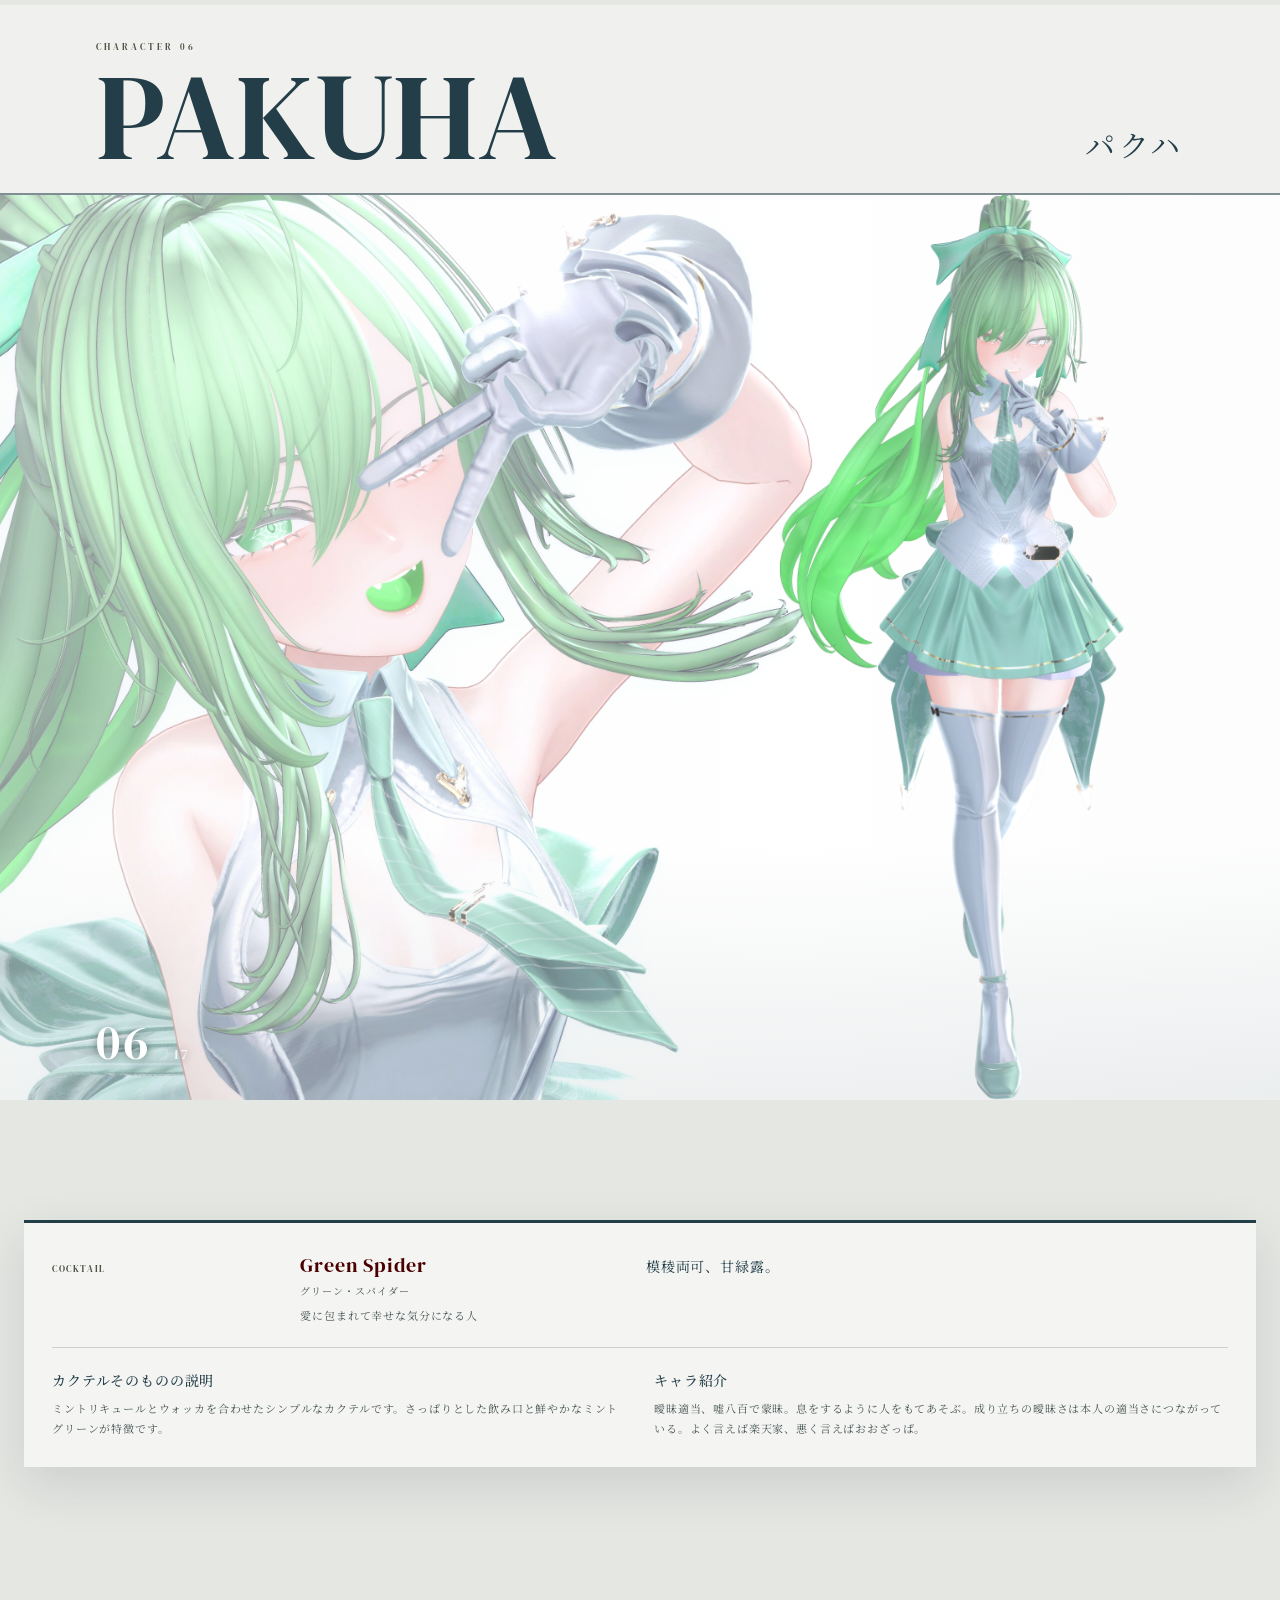
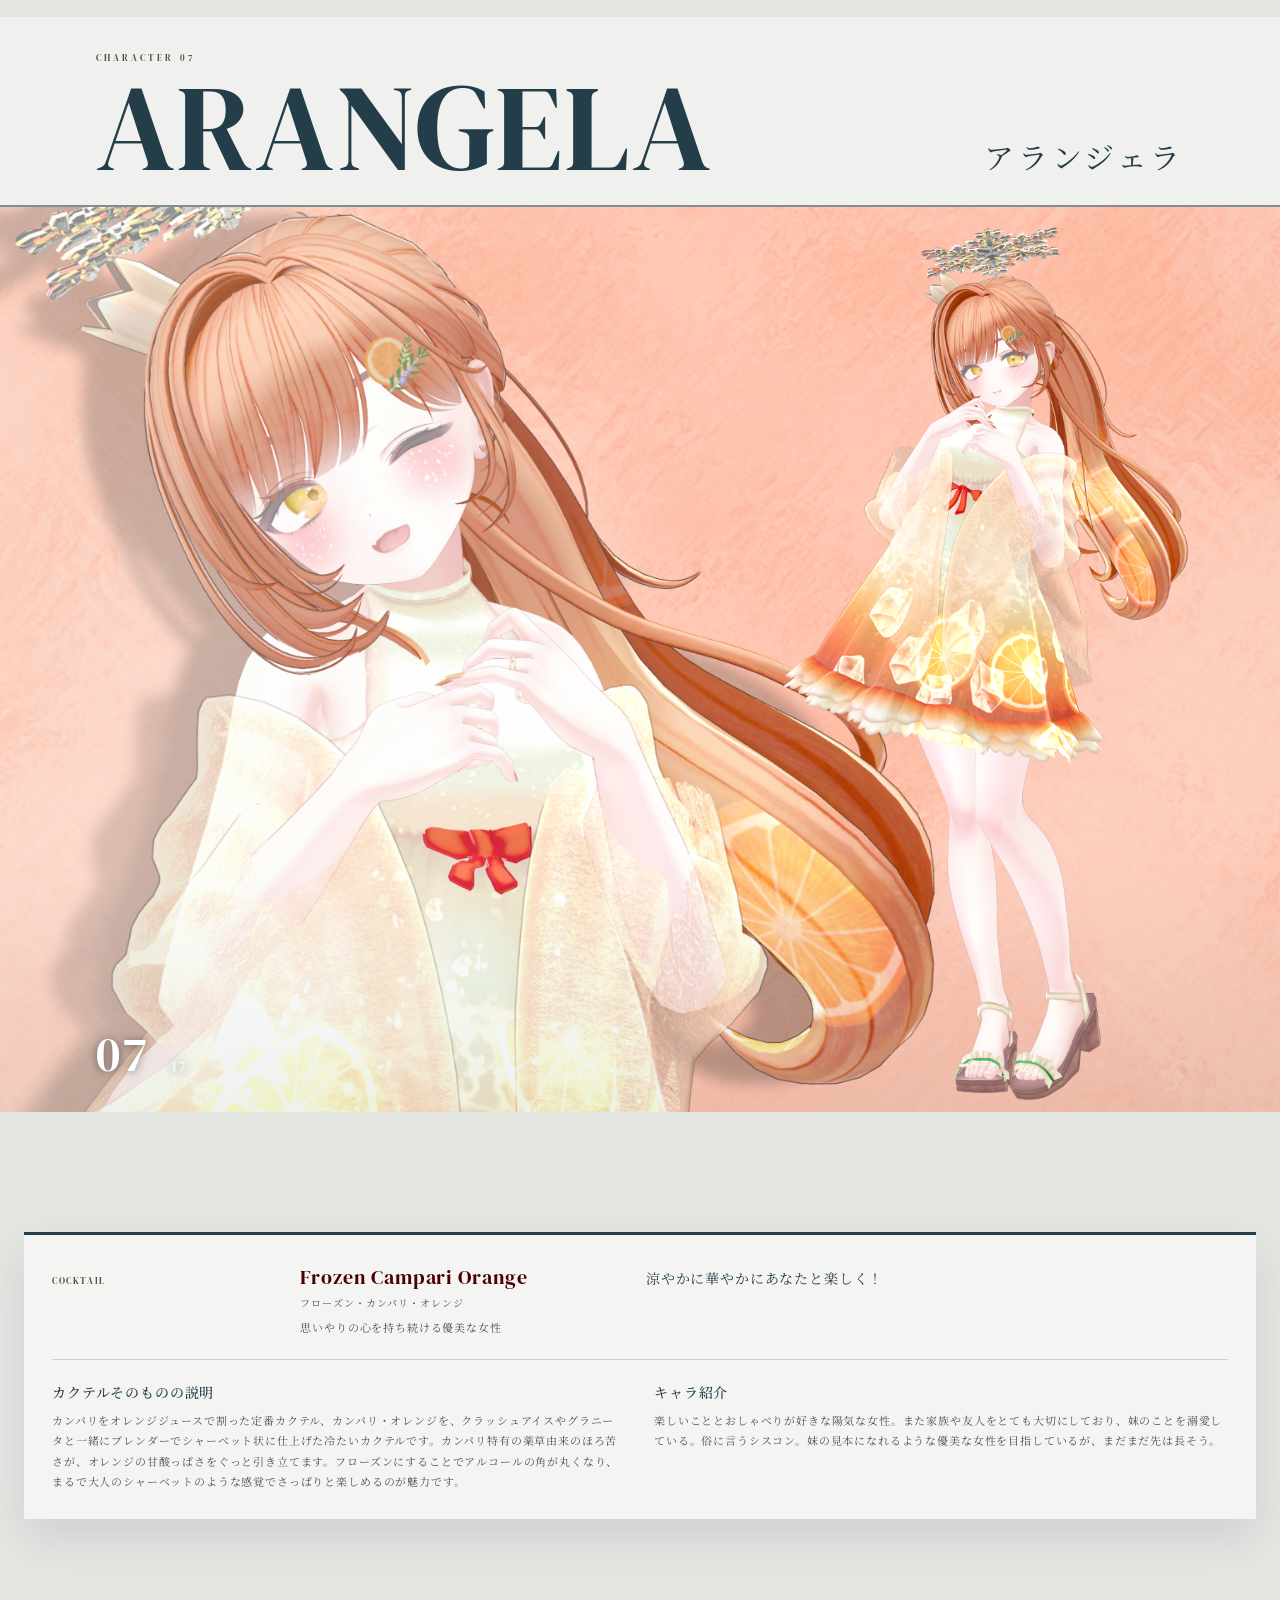
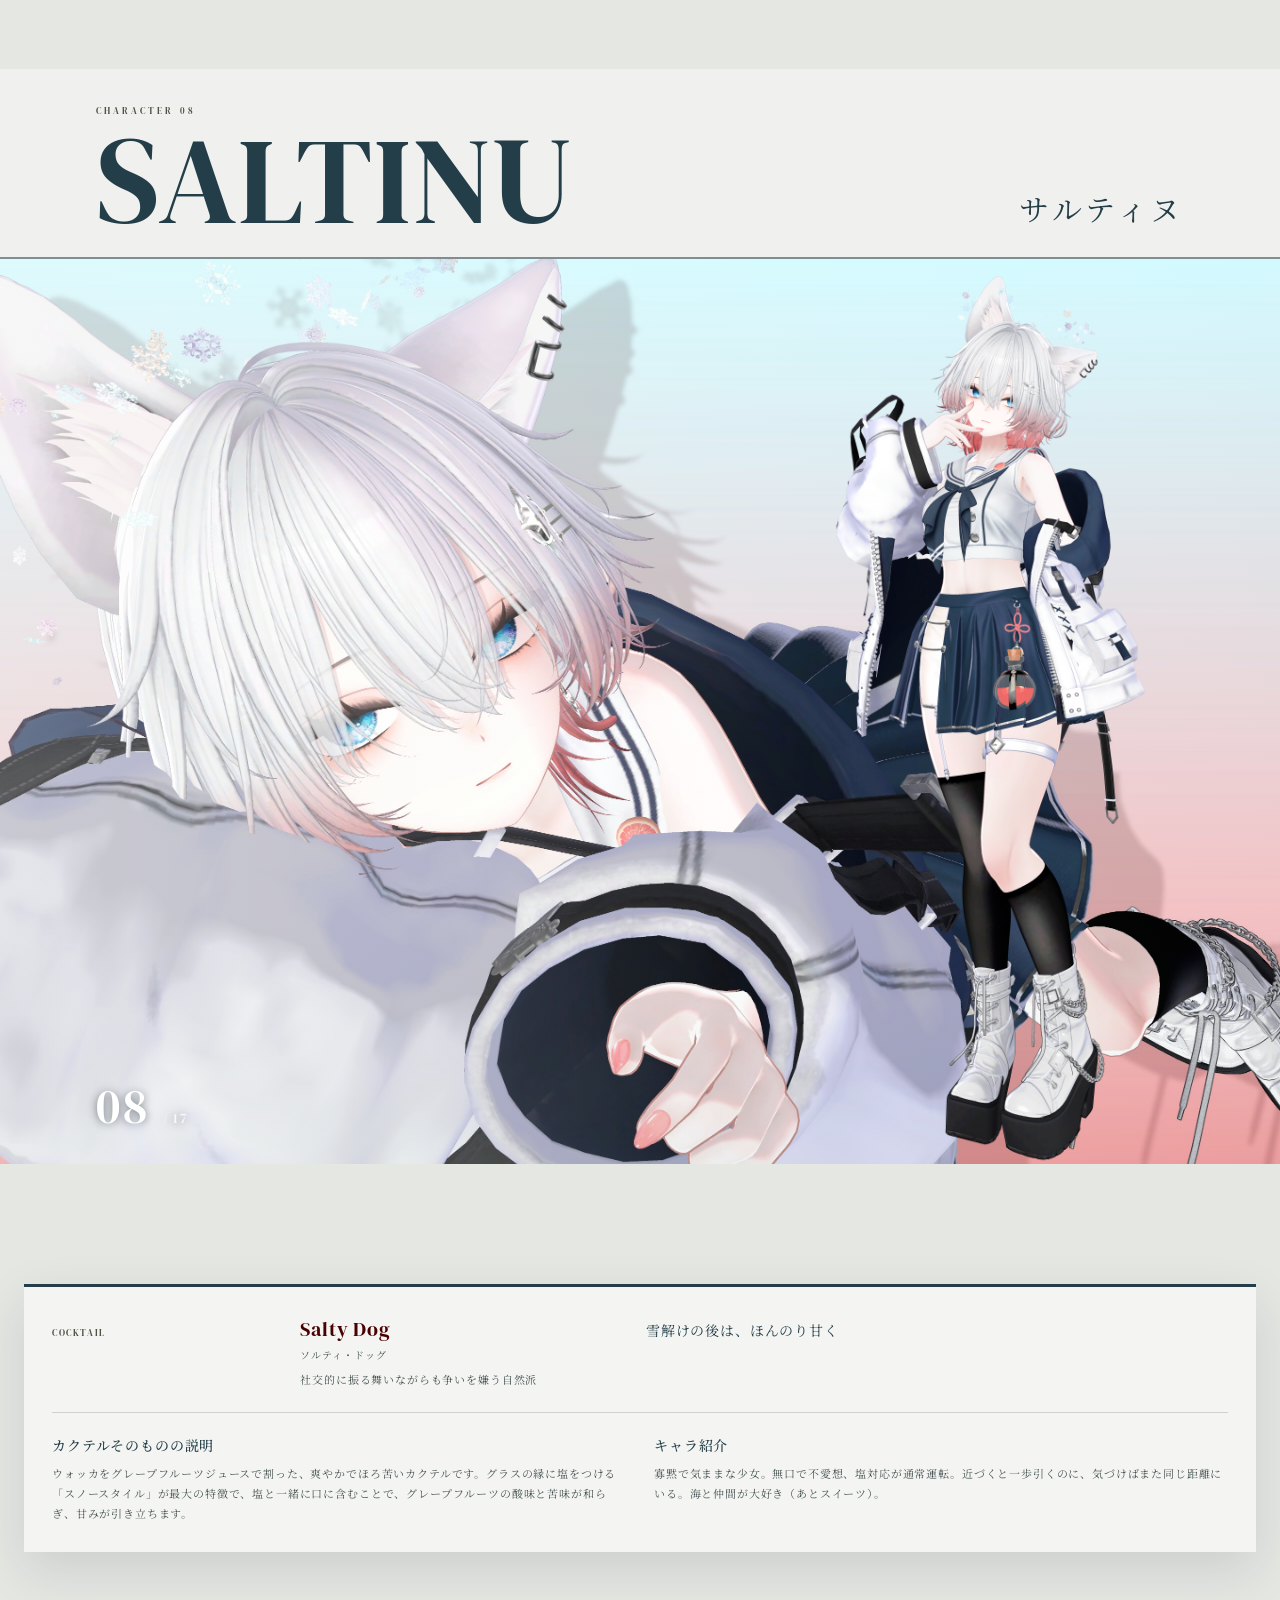
==== commit 06376023: "Add fixed cast jump bar to Character page" ====
--- a/character.html
+++ b/character.html
@@ -5,7 +5,7 @@
   <meta name="theme-color" content="#233e48"><title>Character | MeshiGiji Cocktail</title>
   <meta name="description" content="カクテルをもとに生まれたキャラクターたちの紹介。">
   <link rel="preconnect" href="https://fonts.googleapis.com"><link rel="preconnect" href="https://fonts.gstatic.com" crossorigin>
-  <link href="https://fonts.googleapis.com/css2?family=DM+Serif+Display:ital@0;1&family=Noto+Serif+JP:wght@400;500;600&display=swap" rel="stylesheet"><link rel="stylesheet" href="style.css?v=20261110-2">
+  <link href="https://fonts.googleapis.com/css2?family=DM+Serif+Display:ital@0;1&family=Noto+Serif+JP:wght@400;500;600&display=swap" rel="stylesheet"><link rel="stylesheet" href="style.css?v=20261111-1">
 </head>
 <body>
   <header class="site-header">
@@ -274,7 +274,56 @@
     <div class="character-back"><a class="back-home" href="index.html">Back to About ↑</a></div>
   </main>
   <dialog class="photo-lightbox" id="photo-lightbox" aria-label="画像拡大表示"><button class="lightbox-close" type="button" aria-label="閉じる">×</button><span class="lightbox-hint">ホイールで拡大 ・ ドラッグで移動</span><img src="assets/tom-portrait.png" alt="拡大画像"></dialog>
-  <footer class="site-footer"><a class="footer-brand" href="index.html">MeshiGiji <i>Cocktail</i></a><span>© 2026 MESIGIJI</span></footer><script src="script.js"></script>
+  <footer class="site-footer"><a class="footer-brand" href="index.html">MeshiGiji <i>Cocktail</i></a><span>© 2026 MESIGIJI</span></footer>  <nav class="cast-jumpbar" aria-label="キャスト紹介へのジャンプ">
+    <div class="cast-jumpbar__track">
+      <a class="cast-jumpbar__item" href="#tom-title" data-name="トム" aria-label="トムの紹介へ移動"><img src="assets/icon-tom.png" alt="" width="512" height="512" loading="lazy" decoding="async"></a>
+      <a class="cast-jumpbar__item" href="#paradiel-title" data-name="パラディエル" aria-label="パラディエルの紹介へ移動"><img src="assets/icon-paradiel.png" alt="" width="512" height="512" loading="lazy" decoding="async"></a>
+      <a class="cast-jumpbar__item" href="#alex-title" data-name="アレク" aria-label="アレクの紹介へ移動"><img src="assets/icon-alex.png" alt="" width="512" height="512" loading="lazy" decoding="async"></a>
+      <a class="cast-jumpbar__item" href="#camellia-title" data-name="カメリア" aria-label="カメリアの紹介へ移動"><img src="assets/icon-camellia.png" alt="" width="512" height="512" loading="lazy" decoding="async"></a>
+      <a class="cast-jumpbar__item" href="#capone-title" data-name="カポーネ" aria-label="カポーネの紹介へ移動"><img src="assets/icon-capone.png" alt="" width="512" height="512" loading="lazy" decoding="async"></a>
+      <a class="cast-jumpbar__item" href="#pakuha-title" data-name="パクハ" aria-label="パクハの紹介へ移動"><img src="assets/icon-pakuha.png" alt="" width="512" height="512" loading="lazy" decoding="async"></a>
+      <a class="cast-jumpbar__item" href="#arangela-title" data-name="アランジェラ" aria-label="アランジェラの紹介へ移動"><img src="assets/icon-arangela.png" alt="" width="512" height="512" loading="lazy" decoding="async"></a>
+      <a class="cast-jumpbar__item" href="#saltinu-title" data-name="サルティヌ" aria-label="サルティヌの紹介へ移動"><img src="assets/icon-saltinu.png" alt="" width="512" height="512" loading="lazy" decoding="async"></a>
+      <a class="cast-jumpbar__item" href="#sylvia-title" data-name="シルヴィア" aria-label="シルヴィアの紹介へ移動"><img src="assets/icon-sylvia.png" alt="" width="512" height="512" loading="lazy" decoding="async"></a>
+      <a class="cast-jumpbar__item" href="#gran-title" data-name="グラン" aria-label="グランの紹介へ移動"><img src="assets/icon-gran.png" alt="" width="512" height="512" loading="lazy" decoding="async"></a>
+      <a class="cast-jumpbar__item" href="#laranja-title" data-name="ラランジャ" aria-label="ラランジャの紹介へ移動"><img src="assets/icon-laranja.png" alt="" width="512" height="512" loading="lazy" decoding="async"></a>
+      <a class="cast-jumpbar__item" href="#salkes-title" data-name="サルクス" aria-label="サルクスの紹介へ移動"><img src="assets/icon-salkes.png" alt="" width="512" height="512" loading="lazy" decoding="async"></a>
+      <a class="cast-jumpbar__item" href="#leafche-title" data-name="リーフチェ" aria-label="リーフチェの紹介へ移動"><img src="assets/icon-leafche.png" alt="" width="512" height="512" loading="lazy" decoding="async"></a>
+      <a class="cast-jumpbar__item" href="#shiki-title" data-name="古井 式" aria-label="古井 式の紹介へ移動"><img src="assets/icon-shiki.png" alt="" width="512" height="512" loading="lazy" decoding="async"></a>
+      <a class="cast-jumpbar__item" href="#koreru-title" data-name="コレル" aria-label="コレルの紹介へ移動"><img src="assets/icon-koreru.png" alt="" width="512" height="512" loading="lazy" decoding="async"></a>
+      <a class="cast-jumpbar__item" href="#tigu-title" data-name="ティグ" aria-label="ティグの紹介へ移動"><img src="assets/icon-tigu.png" alt="" width="512" height="512" loading="lazy" decoding="async"></a>
+      <a class="cast-jumpbar__item" href="#raimu-title" data-name="らいむ" aria-label="らいむの紹介へ移動"><img src="assets/icon-raimu.png" alt="" width="512" height="512" loading="lazy" decoding="async"></a>
+    </div>
+    <span class="cast-jumpbar__tooltip" aria-hidden="true"></span>
+  </nav>
+  <script>
+const castJumpbar = document.querySelector('.cast-jumpbar');
+
+if (castJumpbar) {
+  const castTrack = castJumpbar.querySelector('.cast-jumpbar__track');
+  const castTooltip = castJumpbar.querySelector('.cast-jumpbar__tooltip');
+  const showCastTip = (item) => {
+    const barRect = castJumpbar.getBoundingClientRect();
+    const rect = item.getBoundingClientRect();
+    const center = rect.left - barRect.left + rect.width / 2;
+    castTooltip.textContent = item.dataset.name || '';
+    castTooltip.style.left = `${Math.max(46, Math.min(barRect.width - 46, center))}px`;
+    castTooltip.classList.add('is-visible');
+  };
+  const hideCastTip = () => castTooltip.classList.remove('is-visible');
+
+  castTrack.querySelectorAll('.cast-jumpbar__item').forEach((item) => {
+    item.addEventListener('mouseenter', () => showCastTip(item));
+    item.addEventListener('mouseleave', hideCastTip);
+    item.addEventListener('focus', () => showCastTip(item));
+    item.addEventListener('blur', hideCastTip);
+    item.addEventListener('click', () => showCastTip(item));
+  });
+  castTrack.addEventListener('scroll', hideCastTip, { passive: true });
+  window.addEventListener('resize', hideCastTip);
+}
+  </script>
+<script src="script.js"></script>
 </body>
 </html>
 
--- a/style.css
+++ b/style.css
@@ -514,3 +514,61 @@
 .character-hero--koreru .character-backdrop img { object-position: center 25%; }
 .character-hero--tigu .character-backdrop img { object-position: center 30%; }
 .character-hero--raimu .character-backdrop img { object-position: center 35%; }
+
+/* Shiki & Tigu: standee on the LEFT (images are NOT flipped) */
+.character-hero--shiki .character-standee-link, .character-hero--tigu .character-standee-link { right: auto; left: clamp(8px, 4vw, 62px); }
+.character-hero--shiki .character-hero-index, .character-hero--tigu .character-hero-index { left: auto; right: clamp(26px, 7.5vw, 112px); }
+
+/* ===== Cast jump bar — fixed bottom bar of round face icons ===== */
+/* Keep the page end clear of the fixed bar (character page only) */
+body:has(.cast-jumpbar) { padding-bottom: calc(72px + env(safe-area-inset-bottom, 0px)); }
+/* Jump targets: keep the whole title strip (eyebrow + name) in view */
+.character-title-strip h2 { scroll-margin-top: 128px; }
+.cast-jumpbar {
+  position: fixed; left: 0; right: 0; bottom: 0; z-index: 60;
+  display: flex; justify-content: center;
+  background: rgba(23, 47, 56, .9);
+  -webkit-backdrop-filter: blur(10px) saturate(1.15); backdrop-filter: blur(10px) saturate(1.15);
+  border-top: 1px solid rgba(213, 197, 152, .38);
+  box-shadow: 0 -8px 28px rgba(13, 32, 39, .28);
+}
+.cast-jumpbar__track {
+  display: flex; align-items: center; gap: 10px;
+  max-width: 100%; overflow-x: auto; overflow-y: hidden;
+  padding: 11px 16px calc(11px + env(safe-area-inset-bottom, 0px));
+  scrollbar-width: none; -ms-overflow-style: none;
+  scroll-snap-type: x proximity;
+  -webkit-overflow-scrolling: touch;
+}
+.cast-jumpbar__track::-webkit-scrollbar { display: none; }
+.cast-jumpbar__item {
+  flex: 0 0 auto; width: 46px; height: 46px; border-radius: 50%;
+  scroll-snap-align: center;
+  transition: transform .16s ease;
+  -webkit-tap-highlight-color: transparent;
+}
+.cast-jumpbar__item img {
+  display: block; width: 100%; height: 100%; border-radius: 50%;
+  box-shadow: 0 0 0 1px rgba(255, 255, 255, .28), 0 2px 8px rgba(0, 0, 0, .35);
+}
+.cast-jumpbar__item:hover { transform: translateY(-2px) scale(1.1); }
+.cast-jumpbar__item:hover img, .cast-jumpbar__item:focus-visible img { box-shadow: 0 0 0 2px #d5c598, 0 4px 12px rgba(0, 0, 0, .4); }
+.cast-jumpbar__item:focus-visible { outline: 2px solid #d5c598; outline-offset: 3px; }
+.cast-jumpbar__tooltip {
+  position: absolute; left: 0; bottom: calc(100% + 9px); z-index: 61;
+  transform: translate(-50%, 3px);
+  padding: 6px 12px; background: #172f38; color: var(--cream);
+  border: 1px solid rgba(213, 197, 152, .4);
+  font: 12px var(--jp); letter-spacing: .1em; white-space: nowrap;
+  box-shadow: 0 10px 24px rgba(20, 35, 38, .3);
+  opacity: 0; visibility: hidden; pointer-events: none;
+  transition: opacity .15s ease, transform .15s ease, visibility .15s;
+}
+.cast-jumpbar__tooltip::after {
+  content: ""; position: absolute; left: 50%; top: 100%; transform: translateX(-50%);
+  border: 6px solid transparent; border-top-color: #172f38; border-bottom: 0;
+}
+.cast-jumpbar__tooltip.is-visible { opacity: 1; visibility: visible; transform: translate(-50%, 0); }
+@media (max-width: 640px) {
+  .cast-jumpbar__track { gap: 9px; padding-left: 12px; padding-right: 12px; }
+}
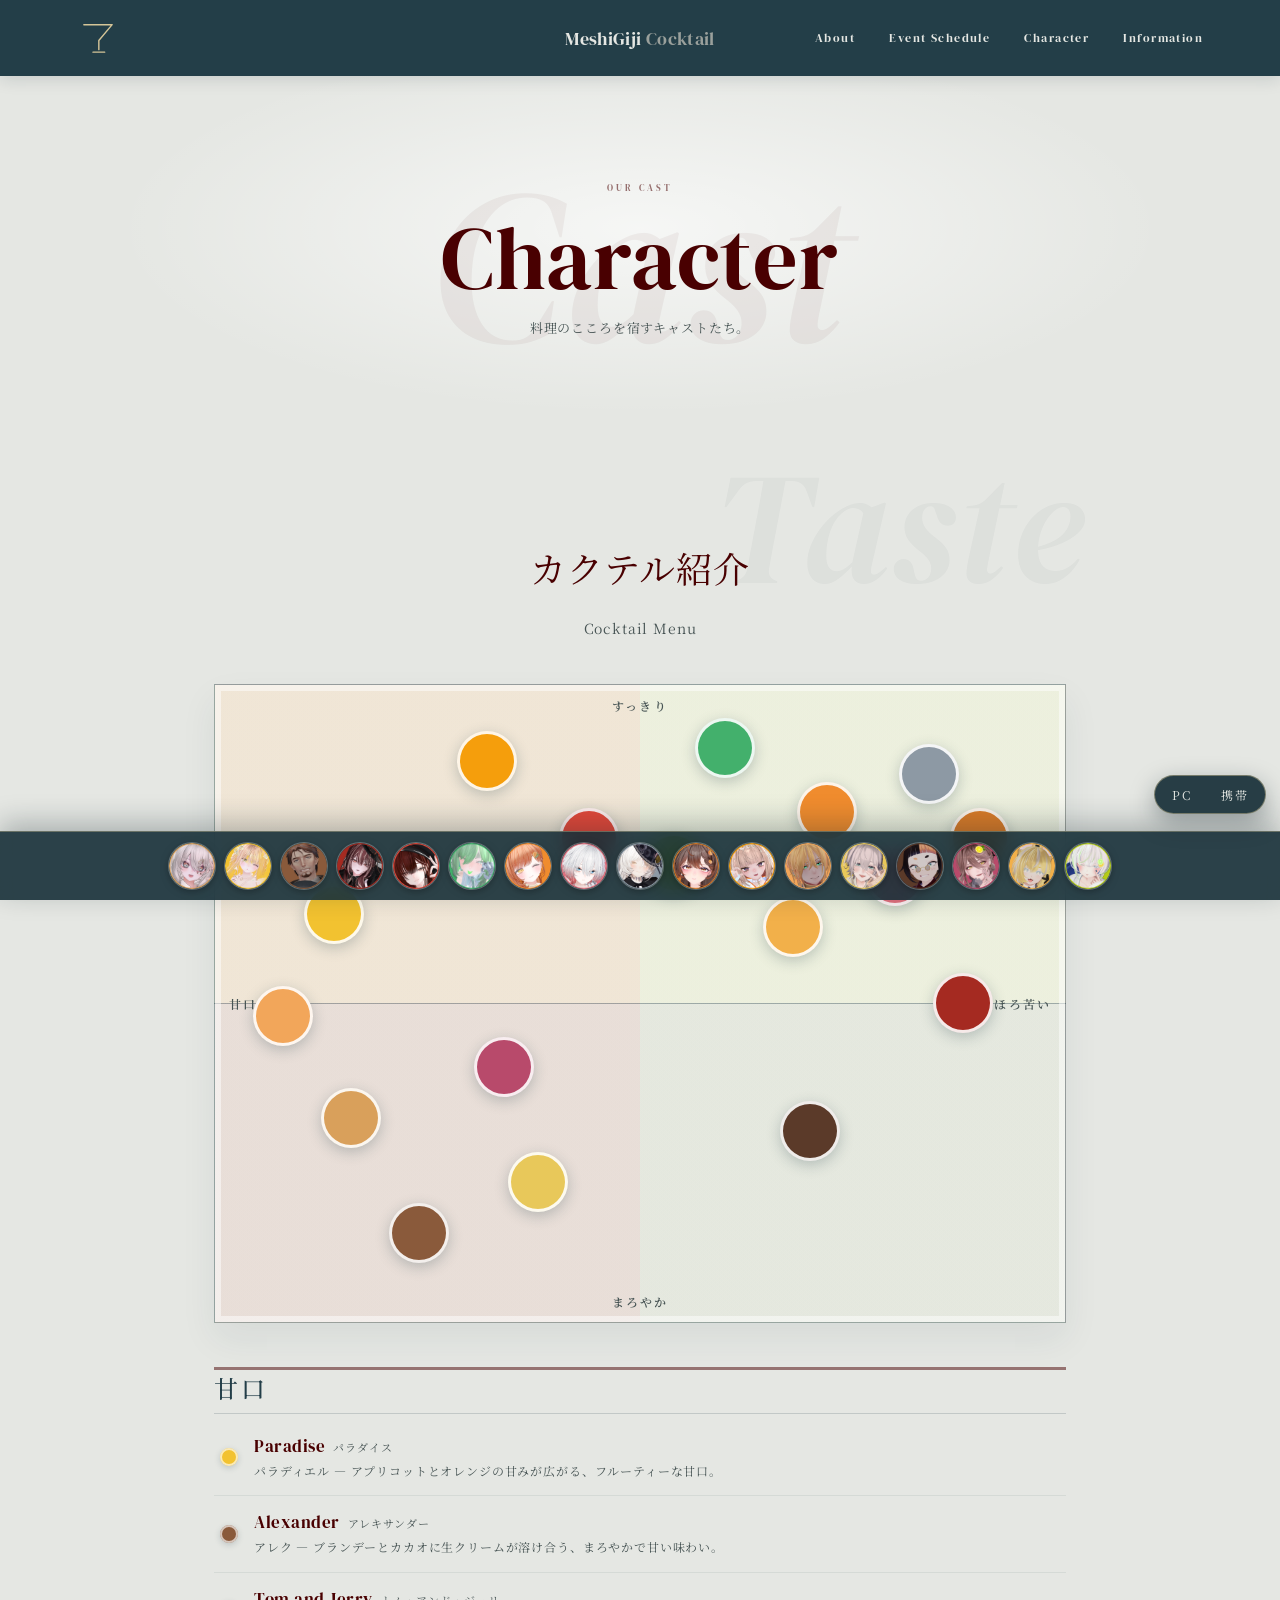
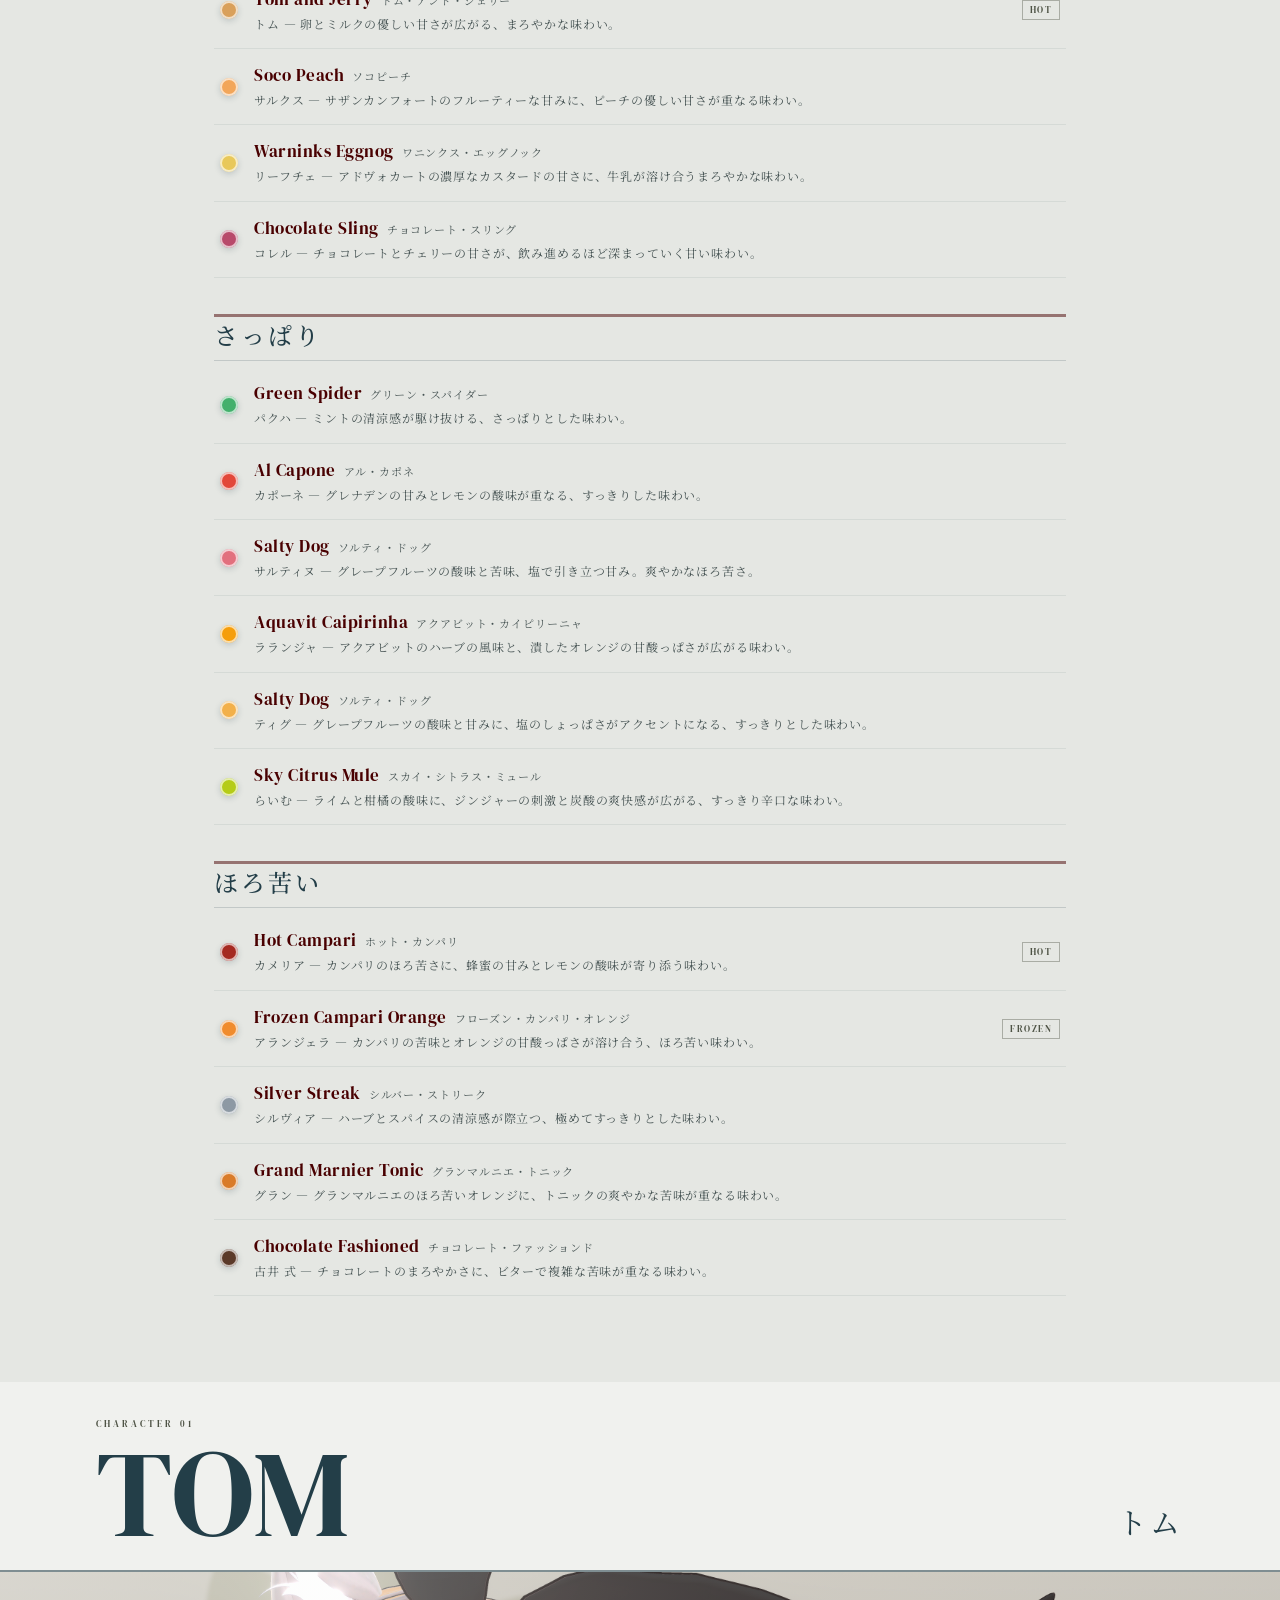
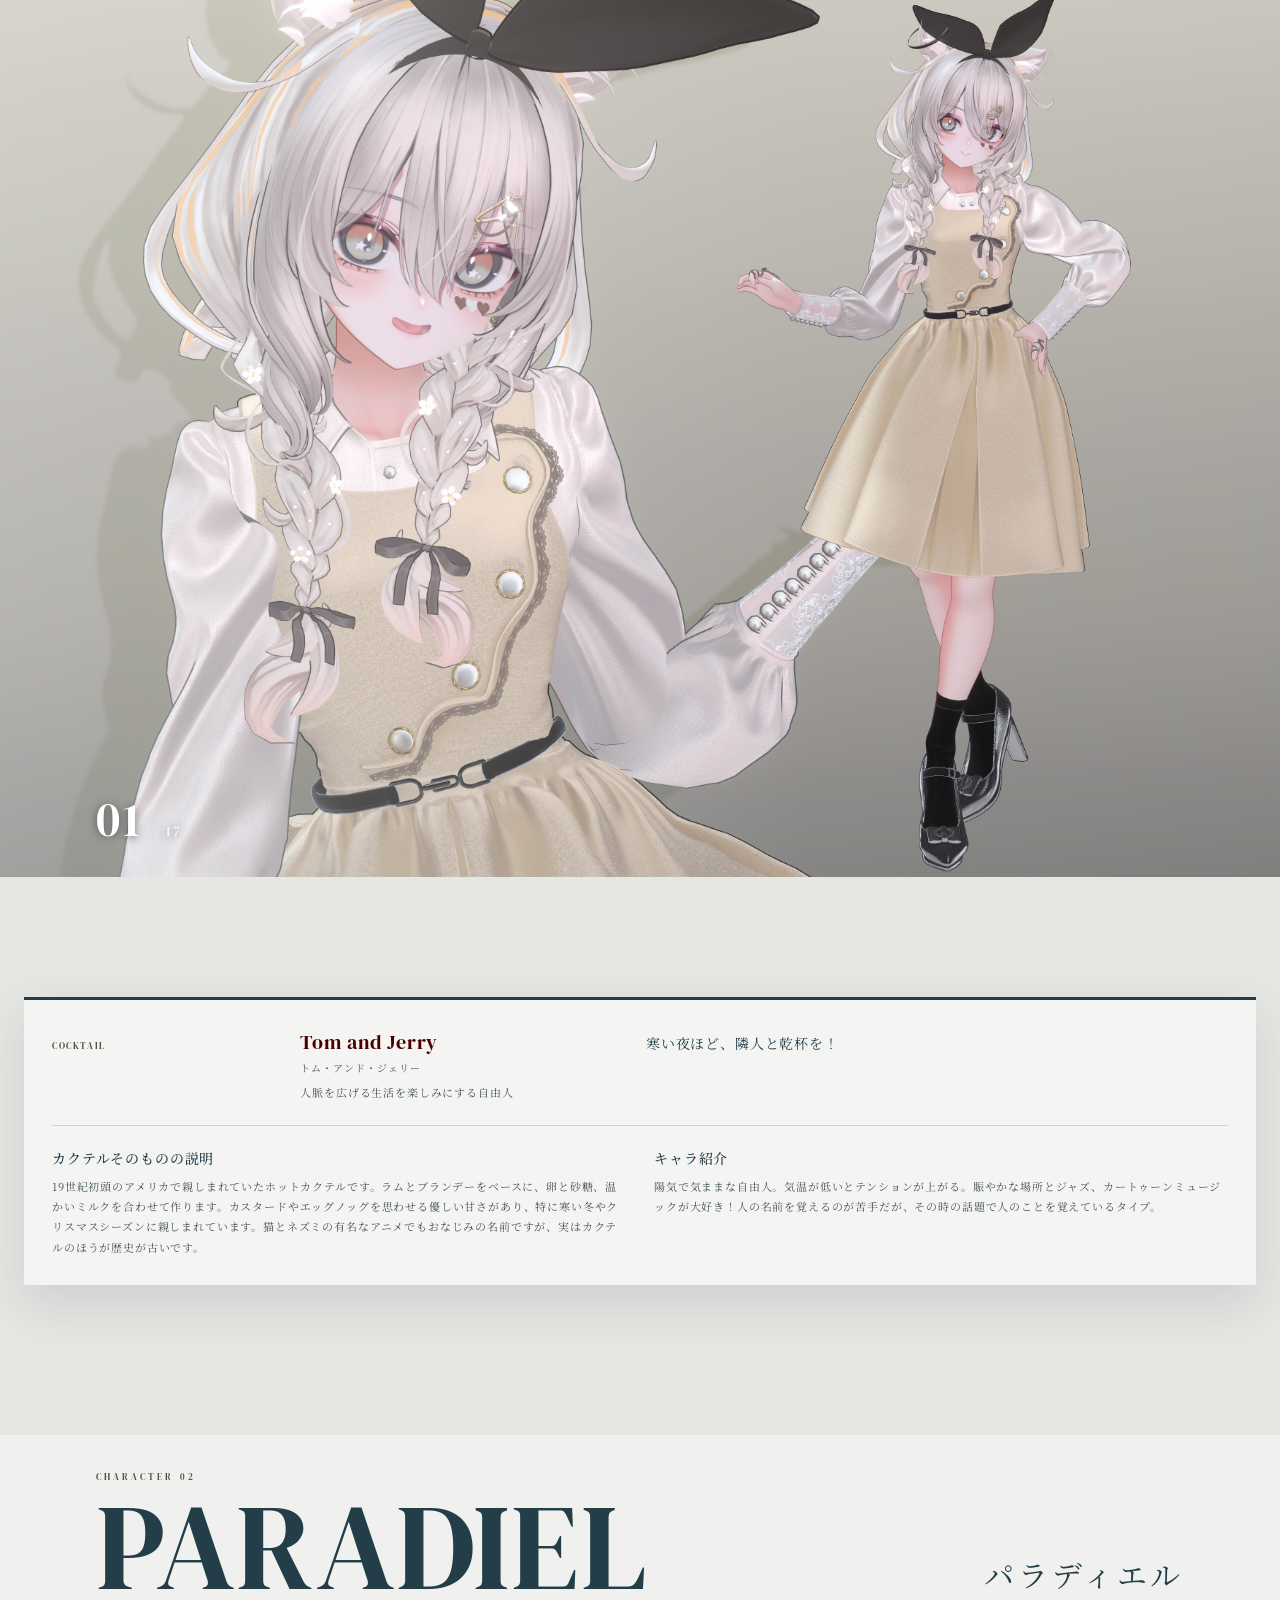
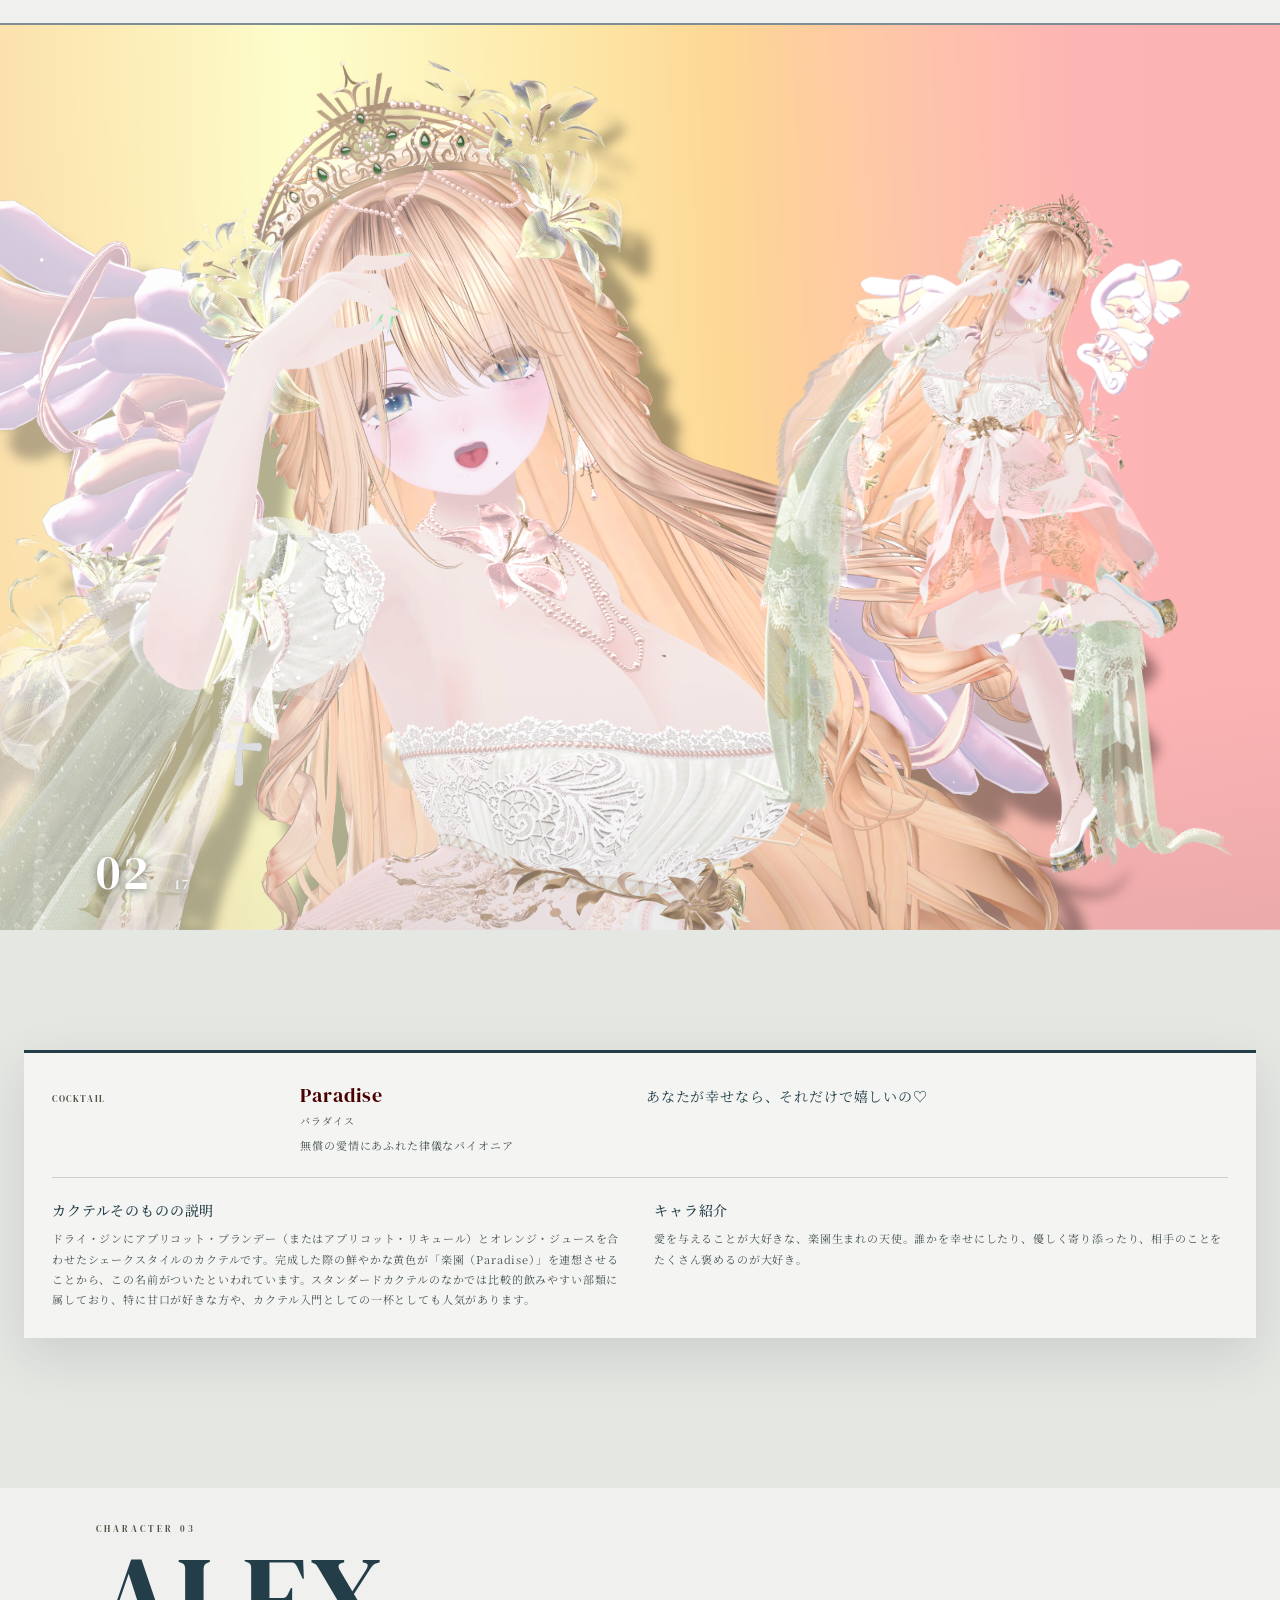
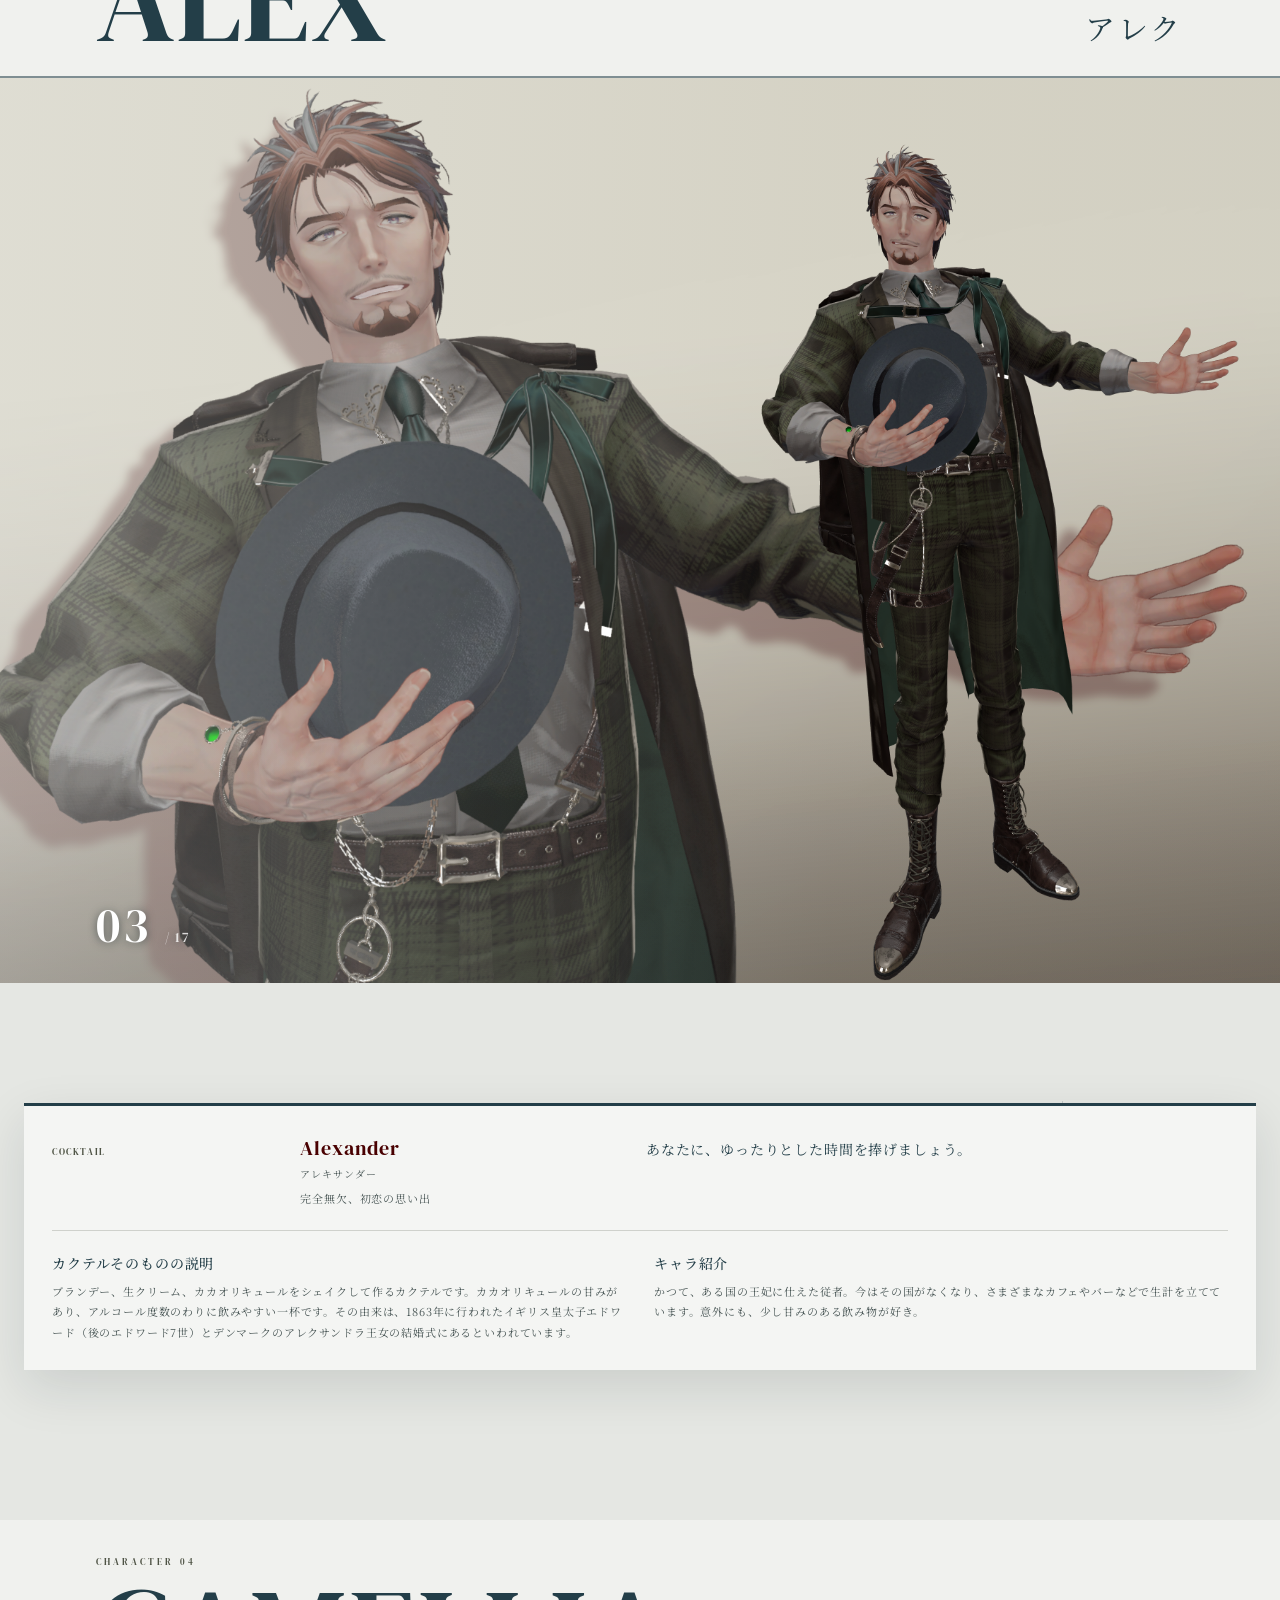
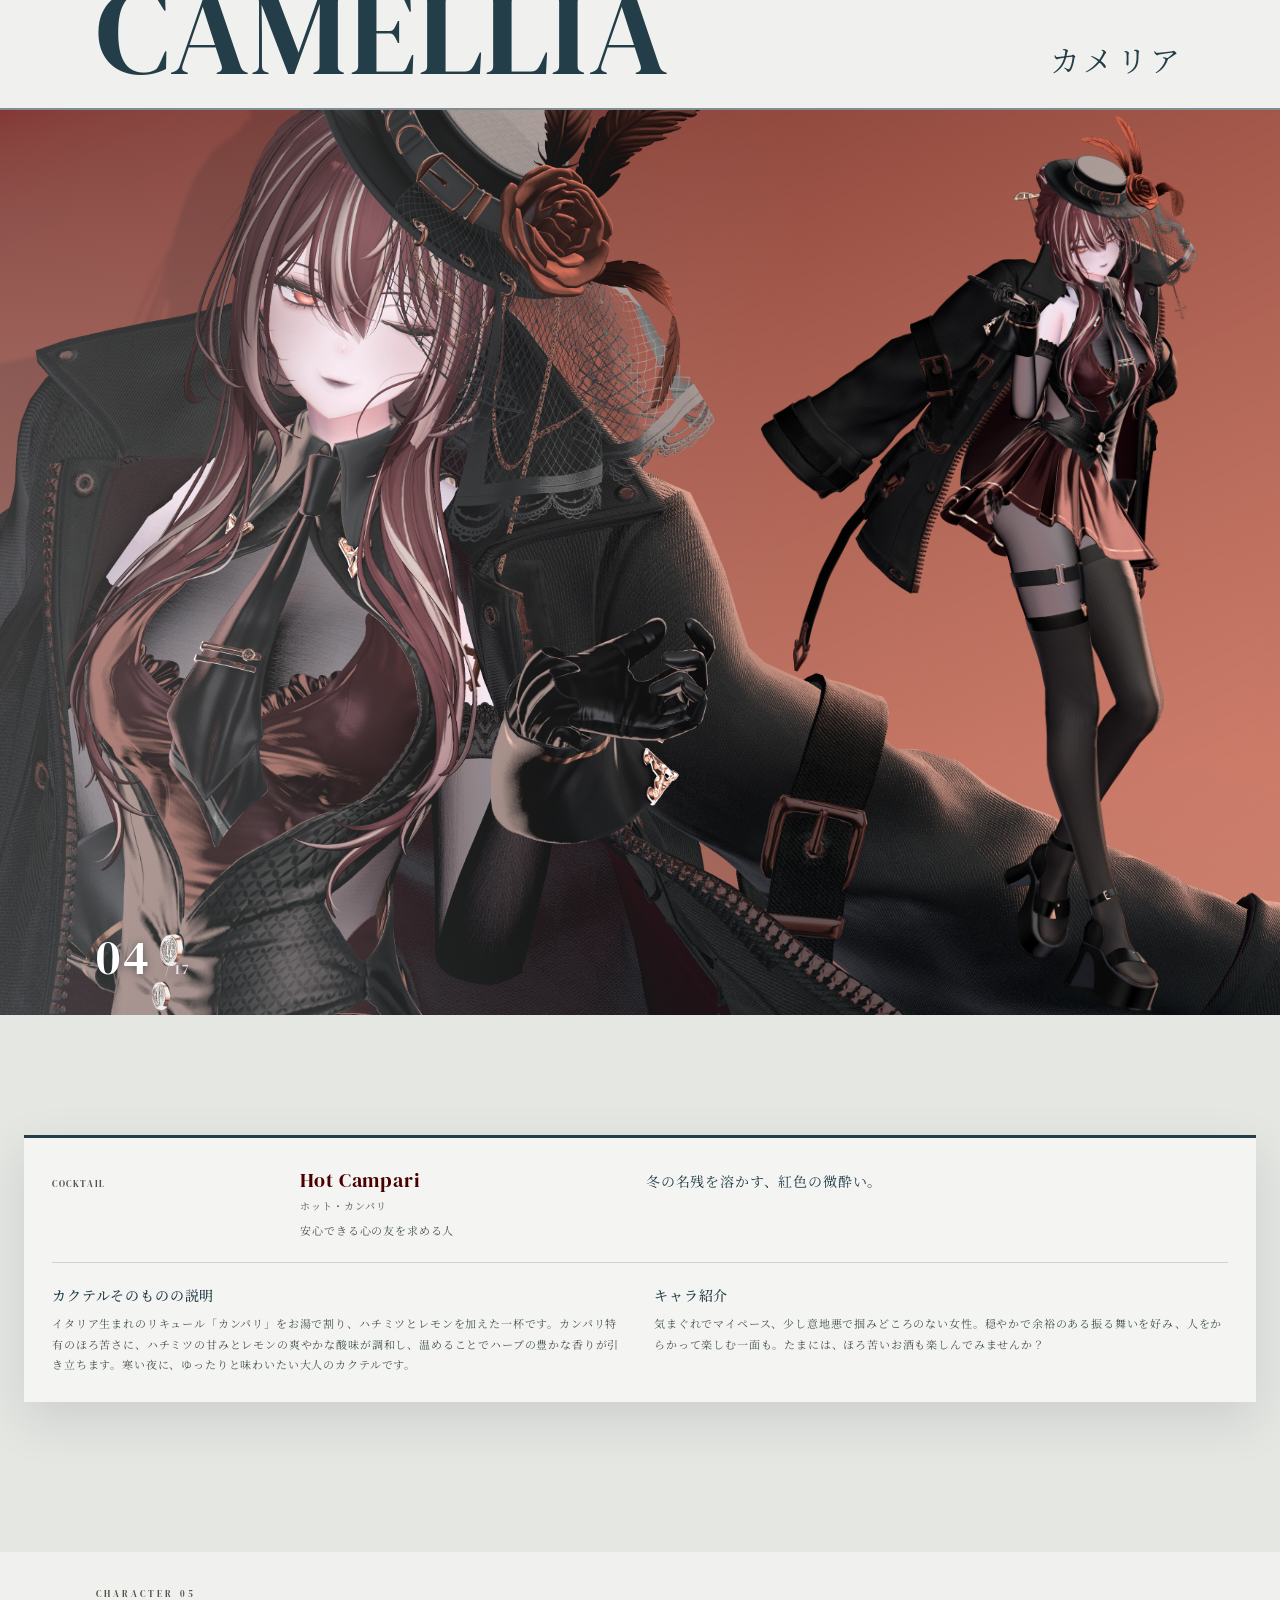
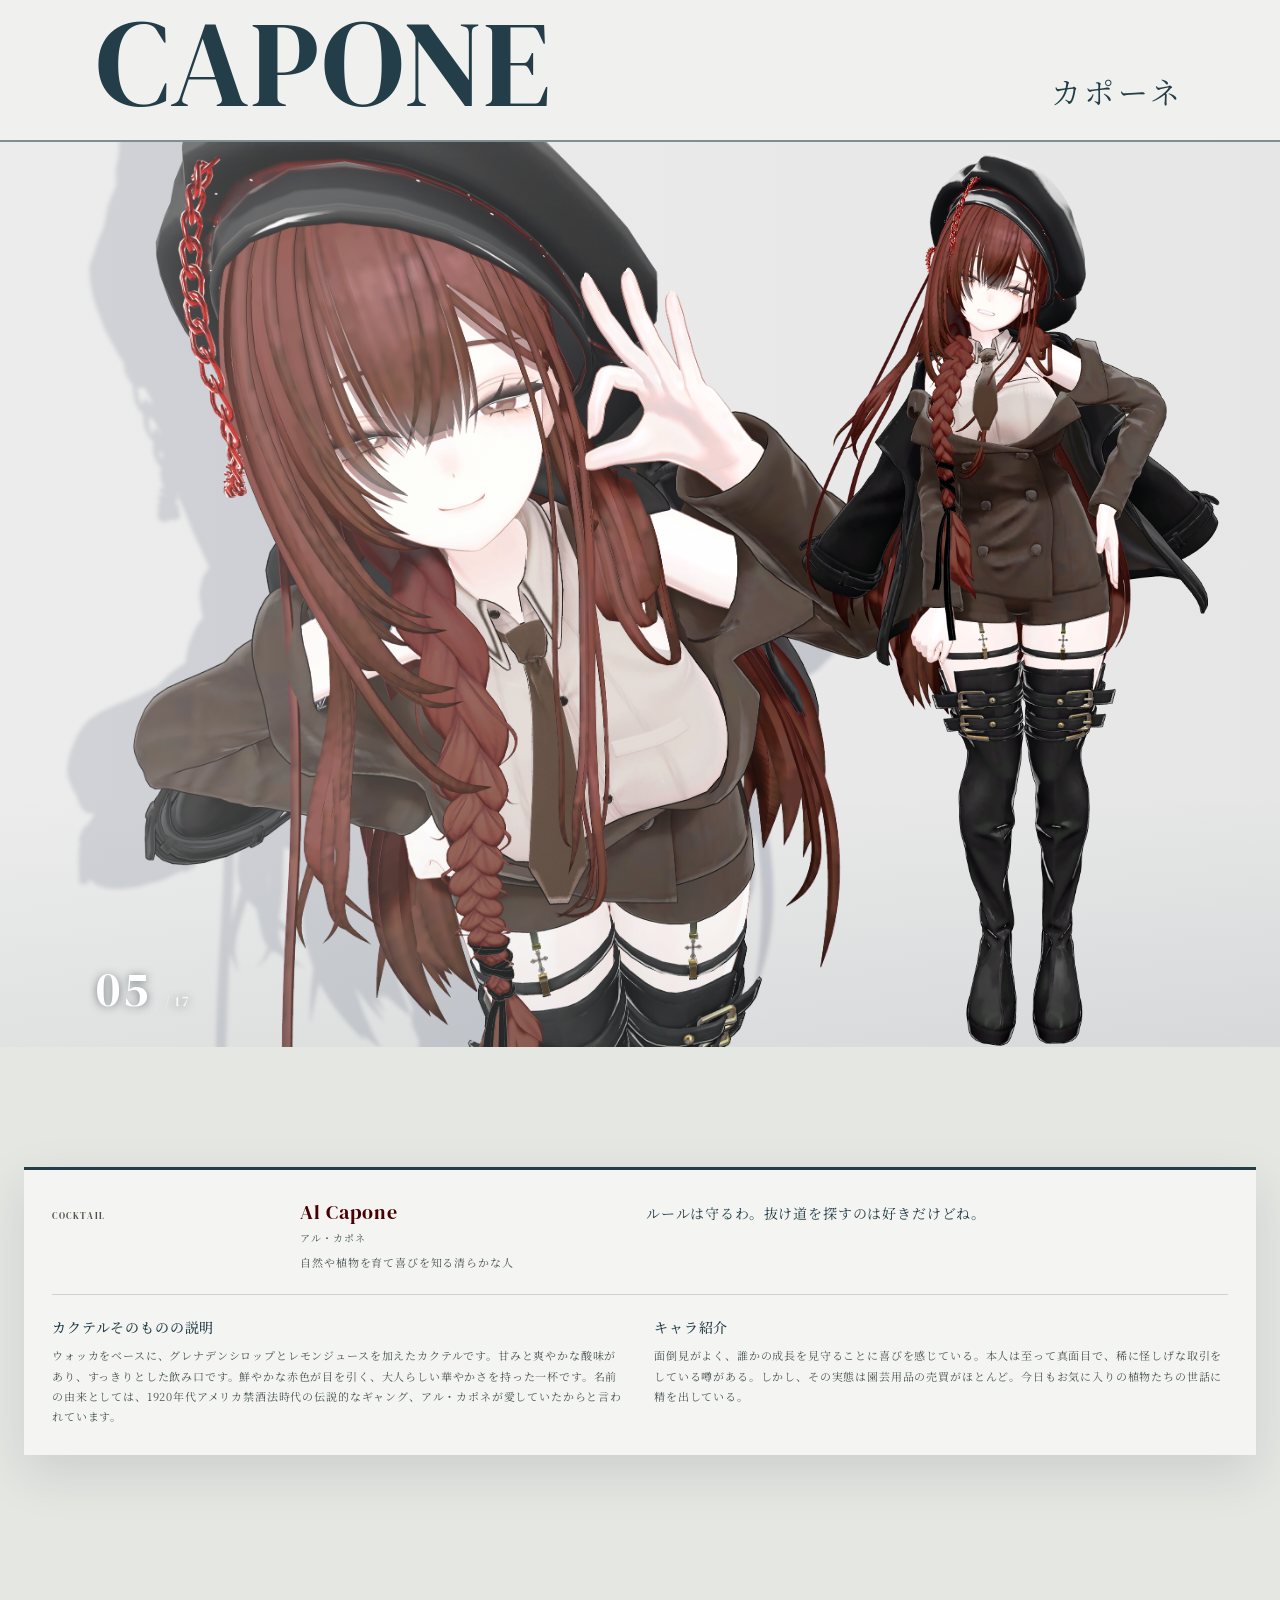
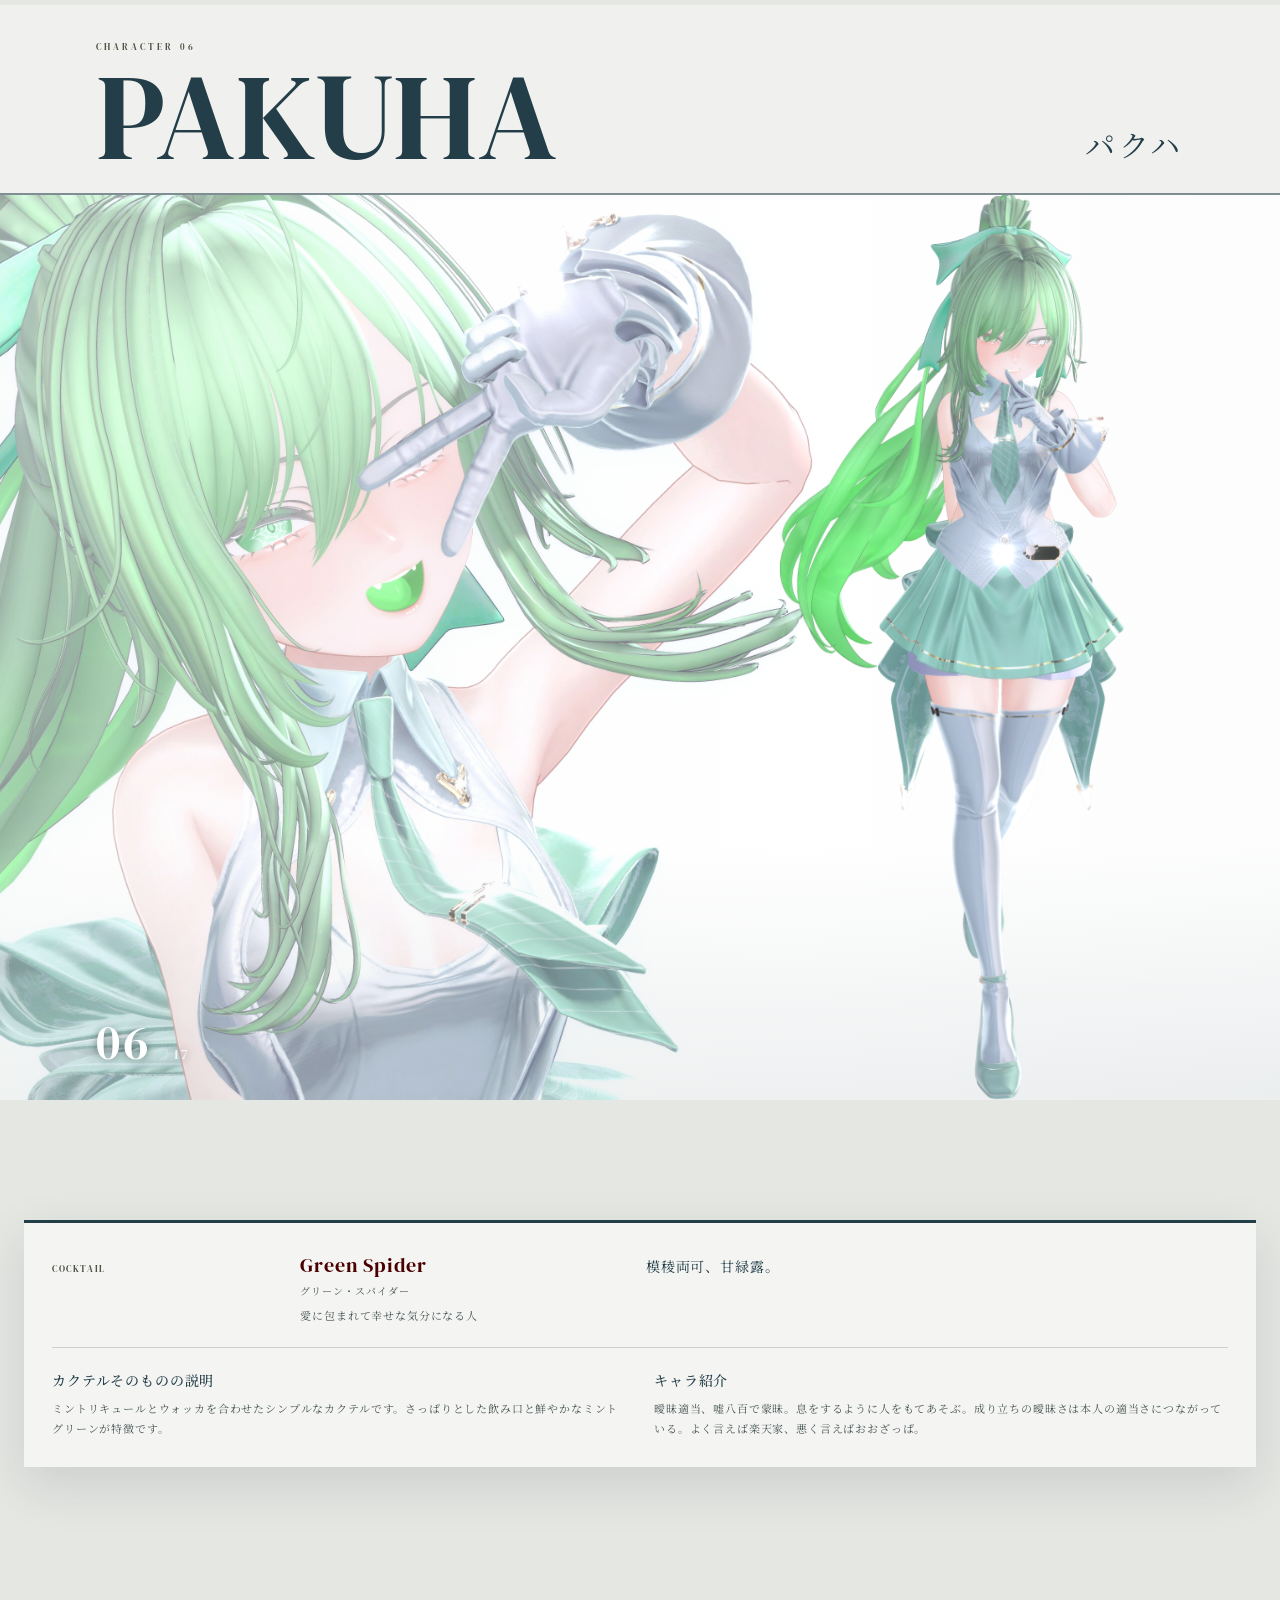
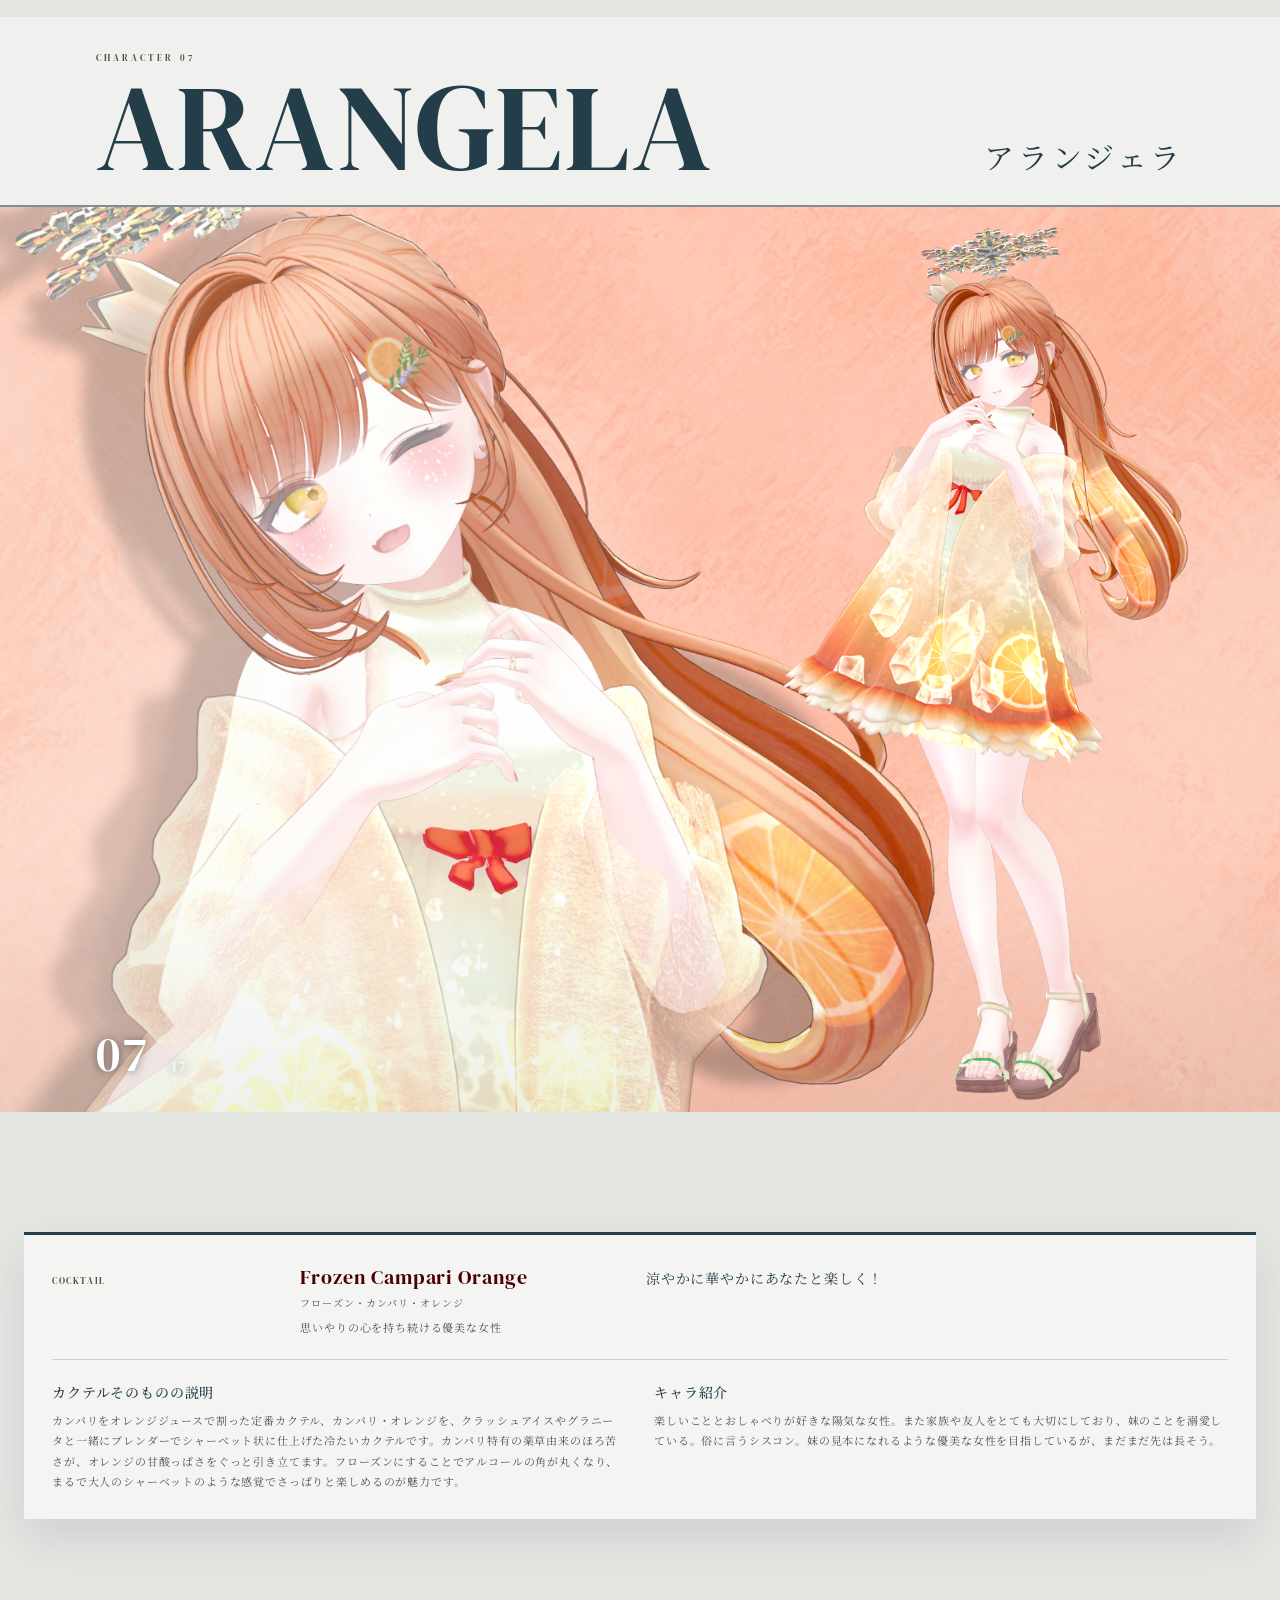
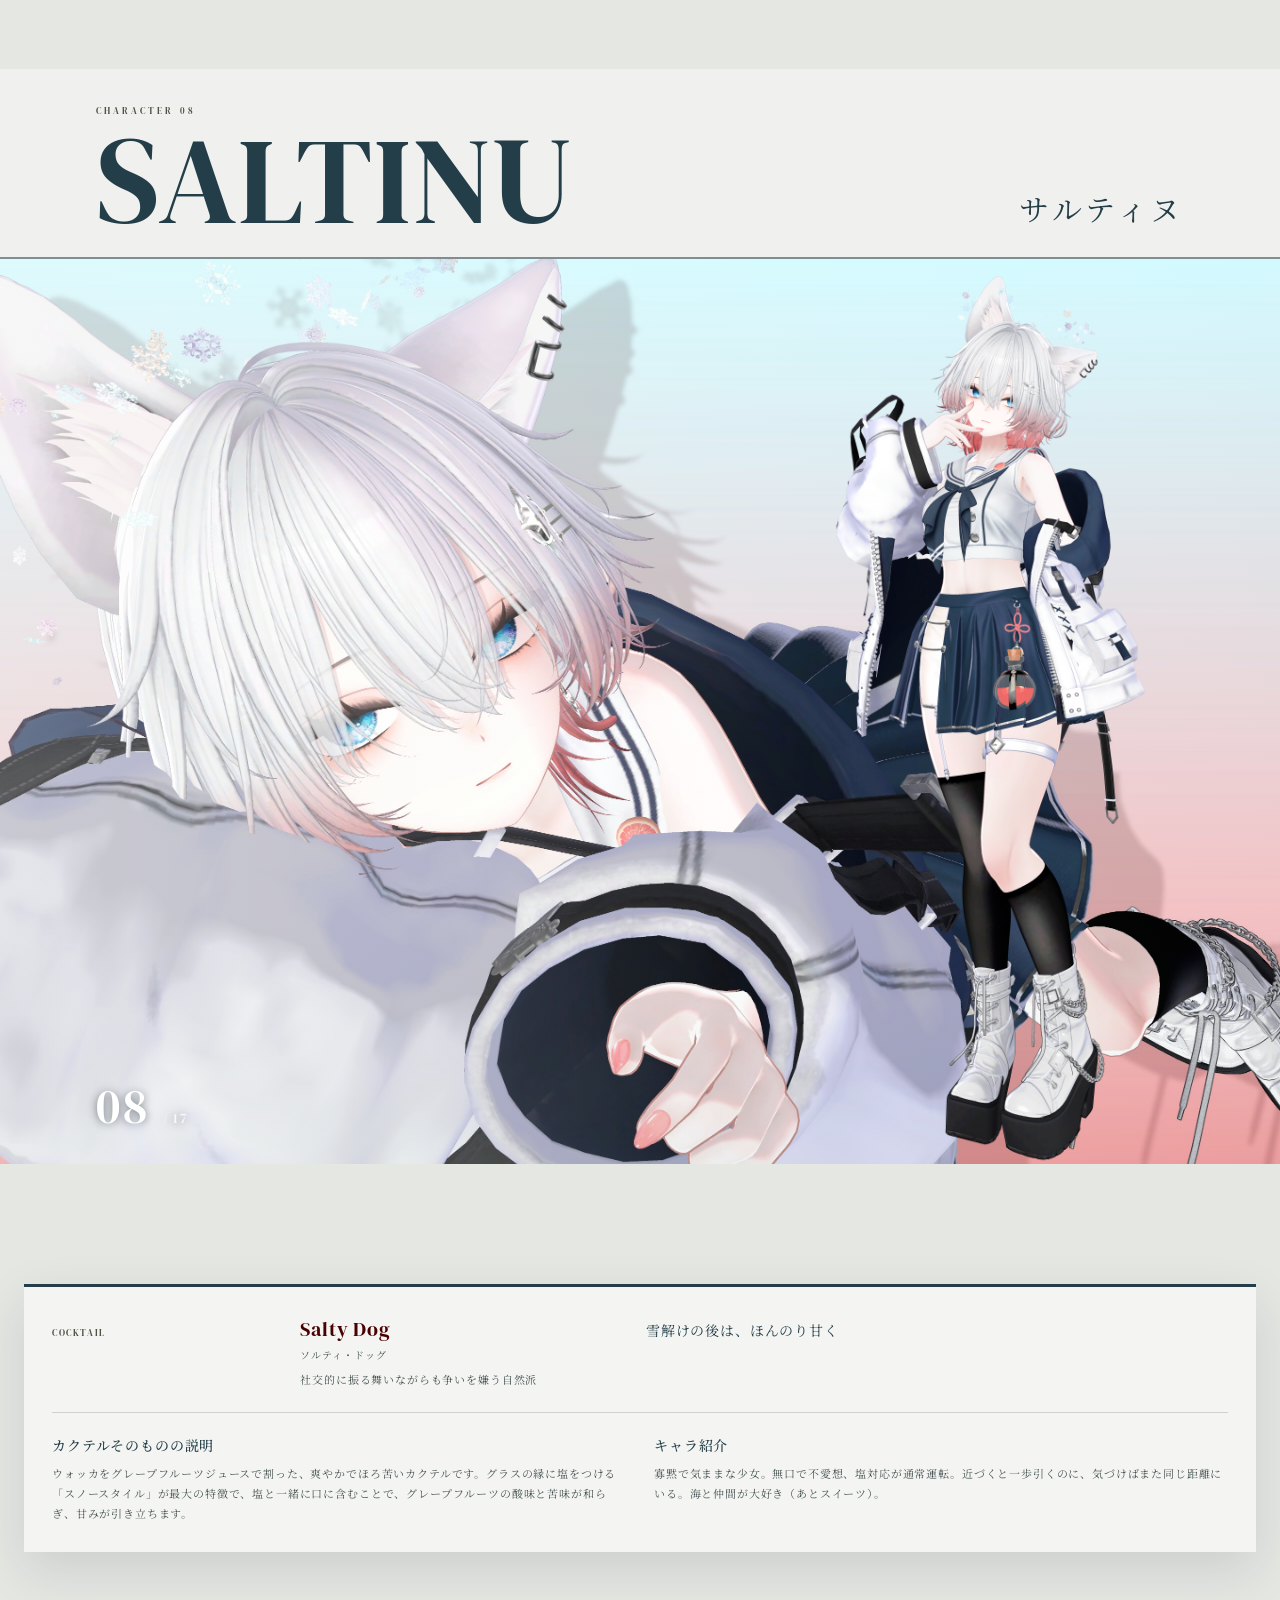
==== commit eaf2b521: "Add PC/mobile view toggle to all pages" ====
--- a/character.html
+++ b/character.html
@@ -5,7 +5,7 @@
   <meta name="theme-color" content="#233e48"><title>Character | MeshiGiji Cocktail</title>
   <meta name="description" content="カクテルをもとに生まれたキャラクターたちの紹介。">
   <link rel="preconnect" href="https://fonts.googleapis.com"><link rel="preconnect" href="https://fonts.gstatic.com" crossorigin>
-  <link href="https://fonts.googleapis.com/css2?family=DM+Serif+Display:ital@0;1&family=Noto+Serif+JP:wght@400;500;600&display=swap" rel="stylesheet"><link rel="stylesheet" href="style.css?v=20261111-1">
+  <link href="https://fonts.googleapis.com/css2?family=DM+Serif+Display:ital@0;1&family=Noto+Serif+JP:wght@400;500;600&display=swap" rel="stylesheet"><link rel="stylesheet" href="style.css?v=20261111-2">
 </head>
 <body>
   <header class="site-header">
@@ -323,6 +323,10 @@
   window.addEventListener('resize', hideCastTip);
 }
   </script>
+  <div class="view-toggle" role="group" aria-label="表示モード切り替え">
+    <button type="button" data-view-set="pc" aria-pressed="false">PC</button>
+    <button type="button" data-view-set="sp" aria-pressed="false">携帯</button>
+  </div>
 <script src="script.js"></script>
 </body>
 </html>
--- a/style.css
+++ b/style.css
@@ -572,3 +572,203 @@
 @media (max-width: 640px) {
   .cast-jumpbar__track { gap: 9px; padding-left: 12px; padding-right: 12px; }
 }
+
+/* jump bar live check 2026-11-11 */
+
+/* ===== View toggle (PC / mobile preview switch, preview tool) ===== */
+.view-toggle {
+  position: fixed; right: 14px; bottom: 14px; z-index: 70;
+  display: flex; gap: 2px; padding: 3px;
+  background: rgba(23, 47, 56, .92);
+  -webkit-backdrop-filter: blur(10px) saturate(1.15); backdrop-filter: blur(10px) saturate(1.15);
+  border: 1px solid rgba(213, 197, 152, .45); border-radius: 999px;
+  box-shadow: 0 8px 24px rgba(13, 32, 39, .35);
+}
+body:has(.cast-jumpbar) .view-toggle { bottom: 86px; }
+.view-toggle button {
+  appearance: none; border: 0; background: transparent; cursor: pointer;
+  padding: 7px 14px; border-radius: 999px;
+  color: var(--cream); font: 12px var(--jp); letter-spacing: .12em;
+  transition: background .15s ease, color .15s ease;
+  -webkit-tap-highlight-color: transparent;
+}
+.view-toggle button:hover { color: #fff; }
+.view-toggle button[aria-pressed="true"] { background: #d5c598; color: #172f38; }
+.view-toggle button:focus-visible { outline: 2px solid #d5c598; outline-offset: 2px; }
+
+/* Force the mobile (<=640px) layout on wide screens when data-view="sp" */
+@media (min-width: 641px) {
+  html[data-view="sp"] .site-header { height: 64px; padding: 0 22px; }
+  html[data-view="sp"] .wordmark { font-size: 16px; }
+  html[data-view="sp"] .site-nav { display: none; position: absolute; top: 64px; left: 0; right: 0; padding: 24px; flex-direction: column; align-items: center; gap: 24px; background: var(--blue); }
+  html[data-view="sp"] .site-nav.is-open { display: flex; }
+  html[data-view="sp"] .menu-toggle { width: 30px; height: 30px; padding: 4px; display: flex; flex-direction: column; justify-content: center; gap: 6px; border: 0; background: none; }
+  html[data-view="sp"] .menu-toggle span { width: 21px; height: 1px; background: #d5dbd7; }
+  html[data-view="sp"] .hero { min-height: 590px; height: 78vh; }
+  html[data-view="sp"] .hero::before { width: 310px; height: 310px; }
+  html[data-view="sp"] .hero::after { width: 365px; height: 365px; }
+  html[data-view="sp"] .hero-copy { font-size: 13px; }
+  html[data-view="sp"] .section { padding: 82px 24px; }
+  html[data-view="sp"] .intro h2 { font-size: 24px; }
+  html[data-view="sp"] .section-heading { display: block; margin-bottom: 28px; }
+  html[data-view="sp"] .section-heading h2 { font-size: 31px; }
+  html[data-view="sp"] .heading-note { margin-top: 12px; }
+  html[data-view="sp"] .card-grid { grid-template-columns: 1fr; gap: 37px; }
+  html[data-view="sp"] .card-art { width: min(68vw, 230px); }
+  html[data-view="sp"] .closing-copy { font-size: 12px; line-height: 2.1; }
+  html[data-view="sp"] .desktop-break { display: none; }
+  html[data-view="sp"] .closing::before { top: 22px; left: 3%; font-size: 31px; }
+  html[data-view="sp"] .closing::after { right: 4%; bottom: 22px; }
+  html[data-view="sp"] .site-footer { min-height: 96px; }
+  html[data-view="sp"] .footer-brand { font-size: 14px; }
+  html[data-view="sp"] .site-footer > span { font-size: 8px; }
+  html[data-view="sp"] .layer-link { min-height: 98px; padding: 17px 18px; grid-template-columns: 42px 1fr 24px; gap: 12px; }
+  html[data-view="sp"] .layer-link:hover { padding-left: 22px; }
+  html[data-view="sp"] .layer-index { font-size: 14px; }
+  html[data-view="sp"] .layer-description { font-size: 11px; }
+  html[data-view="sp"] .subpage-heading { min-height: 280px; padding: 40px 20px; }
+  html[data-view="sp"] .subpage-content { min-height: 260px; padding: 64px 24px; }
+  html[data-view="sp"] .schedule-content { padding: 64px 24px 78px; }
+  html[data-view="sp"] .information-content { padding: 64px 24px 78px; }
+  html[data-view="sp"] .schedule-card { min-height: 132px; padding: 22px 18px; grid-template-columns: 34px 1fr; gap: 13px; }
+  html[data-view="sp"] .schedule-tag { grid-column: 2; justify-self: start; margin-top: 2px; }
+  html[data-view="sp"] .schedule-date { gap: 8px; }
+  html[data-view="sp"] .schedule-date time { font-size: 21px; }
+  html[data-view="sp"] .schedule-date span { font-size: 12px; }
+  html[data-view="sp"] .schedule-card h3 { font-size: 17px; }
+  html[data-view="sp"] .join-step { grid-template-columns: 42px 1fr; gap: 12px; padding: 24px 0; }
+  html[data-view="sp"] .join-step h3 { font-size: 16px; }
+  html[data-view="sp"] .join-step p { font-size: 12px; }
+  html[data-view="sp"] .action-links { flex-direction: column; align-items: stretch; }
+  html[data-view="sp"] .action-button { width: 100%; }
+  html[data-view="sp"] .photo-lightbox { width: 96vw; height: 90vh; padding: 44px 8px 8px; }
+  html[data-view="sp"] .profile-text-block p { font-size: 12px; }
+  html[data-view="sp"] .character-title-strip { min-height: 112px; padding: 18px 22px 14px; gap: 10px; }
+  html[data-view="sp"] .character-title-strip .eyebrow { margin-bottom: 4px; font-size: 8px; letter-spacing: .12em; }
+  html[data-view="sp"] .character-title-strip h2 { font-size: clamp(38px, 10vw, 62px); }
+  html[data-view="sp"] .character-title-strip .character-japanese { margin-bottom: 4px; font-size: 19px; }
+  html[data-view="sp"] .character-hero { min-height: 600px; height: 155vw; max-height: 760px; margin-bottom: 0; overflow: visible; }
+  html[data-view="sp"] .character-hero--tom .character-backdrop img { object-position: 42% center; }
+  html[data-view="sp"] .character-hero--paradiel .character-backdrop img { object-position: 48% center; }
+  html[data-view="sp"] .character-hero--alex .character-backdrop img { object-position: 35% 0%; transform: translateY(3%) scale(1.06); }
+  html[data-view="sp"] .character-hero-wash { background: linear-gradient(180deg, rgba(245,247,244,.34) 0%, rgba(245,247,244,.22) 35%, rgba(245,247,244,.04) 76%), linear-gradient(0deg, rgba(35,62,72,.08), transparent 25%); }
+  html[data-view="sp"] .character-standee-link { right: 0; bottom: 0; height: 94%; max-width: 82%; }
+  html[data-view="sp"] .character-hero--sylvia .character-standee-link { height: 100%; }
+  html[data-view="sp"] .character-hero-index { left: 22px; bottom: 18px; }
+  html[data-view="sp"] .character-info-band { width: calc(100% - 32px); margin: 18px auto 74px; padding: 20px; grid-template-columns: 1fr; gap: 19px; }
+  html[data-view="sp"] .band-copy--cocktail { grid-column: 1; padding-bottom: 16px; grid-template-columns: 1fr; gap: 7px; }
+  html[data-view="sp"] .band-copy--cocktail .band-motto { grid-column: 1; }
+  html[data-view="sp"] .band-copy p { font-size: 12px; line-height: 1.9; }
+  html[data-view="sp"] .taste-map { aspect-ratio: 3 / 4; }
+  html[data-view="sp"] .map-dot__label { display: block; position: absolute; top: calc(100% + 5px); left: 50%; transform: translateX(-50%); color: var(--blue); font: 10px var(--serif); letter-spacing: .04em; white-space: nowrap; }
+  html[data-view="sp"] .map-dot__tip { display: none; }
+  html[data-view="sp"] .practice-gallery { grid-template-columns: 1fr; }
+  html[data-view="sp"] .section { padding-top: 96px; padding-bottom: 96px; }
+  html[data-view="sp"] h1.logotype { font-size: clamp(52px, 15vw, 76px); }
+  html[data-view="sp"] h1.logotype .logo-sub { transform: translateX(.8em); }
+  html[data-view="sp"] .hero-glass { width: 118px; right: -28px; opacity: .55; }
+  html[data-view="sp"] .hero-watermark { font-size: 25vw; bottom: 9%; }
+  html[data-view="sp"] .intro::before { font-size: 104px; top: 26px; }
+  html[data-view="sp"] .subpage-heading { min-height: 300px; }
+  html[data-view="sp"] .subpage-heading::before { font-size: 27vw; }
+  html[data-view="sp"] .character-title-strip { min-height: 140px; }
+  html[data-view="sp"] .character-title-strip h2 { font-size: clamp(46px, 13vw, 84px); }
+  html[data-view="sp"] .character-hero-index { font-size: 32px; }
+  html[data-view="sp"] .character-info-band { margin-top: 26px; margin-bottom: 96px; }
+  html[data-view="sp"] .layer-index { font-size: 20px; }
+  html[data-view="sp"] .step-number { font-size: 36px; }
+  html[data-view="sp"] .schedule-number { font-size: 24px; }
+  html[data-view="sp"] .map-dot { width: 50px; height: 50px; margin: -25px 0 0 -25px; }
+  html[data-view="sp"] .cast-jumpbar__track { gap: 9px; padding-left: 12px; padding-right: 12px; }
+}
+
+/* Restore the desktop layout on narrow screens when data-view="pc" */
+@media (max-width: 640px) {
+  html[data-view="pc"] .site-header { height: 76px; padding: 0 clamp(22px, 6vw, 96px); }
+  html[data-view="pc"] .wordmark { font-size: medium; }
+  html[data-view="pc"] .site-nav { display: flex; position: static; top: auto; left: auto; right: auto; padding: 0; flex-direction: row; align-items: normal; gap: 34px; background: none; }
+  html[data-view="pc"] .site-nav.is-open { display: block; }
+  html[data-view="pc"] .menu-toggle { width: auto; height: auto; padding: 0; display: none; flex-direction: row; justify-content: normal; gap: normal; border: none; background: none; }
+  html[data-view="pc"] .menu-toggle span { width: auto; height: auto; background: none; }
+  html[data-view="pc"] .hero { min-height: 620px; height: min(76vh, 820px); }
+  html[data-view="pc"] .hero::before { width: 440px; height: 440px; }
+  html[data-view="pc"] .hero::after { width: 510px; height: 510px; }
+  html[data-view="pc"] .hero-copy { font-size: 14px; }
+  html[data-view="pc"] .section { padding: 112px max(24px, calc((100% - 1040px)/2)); }
+  html[data-view="pc"] .intro h2 { font-size: medium; }
+  html[data-view="pc"] .section-heading { display: flex; margin-bottom: 40px; }
+  html[data-view="pc"] .section-heading h2 { font-size: medium; }
+  html[data-view="pc"] .heading-note { margin-top: 0; }
+  html[data-view="pc"] .card-grid { grid-template-columns: repeat(3, 1fr); gap: 26px; }
+  html[data-view="pc"] .card-art { width: min(100%, 260px); }
+  html[data-view="pc"] .closing-copy { font-size: 13px; line-height: 2.25; }
+  html[data-view="pc"] .desktop-break { display: block; }
+  html[data-view="pc"] .closing::before { top: 38px; left: 7%; font-size: medium; }
+  html[data-view="pc"] .closing::after { right: 8%; bottom: 40px; }
+  html[data-view="pc"] .site-footer { min-height: 108px; }
+  html[data-view="pc"] .footer-brand { font-size: 16px; }
+  html[data-view="pc"] .site-footer > span { font-size: medium; }
+  html[data-view="pc"] .layer-link { min-height: 112px; padding: 20px clamp(20px, 4vw, 42px); grid-template-columns: 70px 1fr 30px; gap: 22px; }
+  html[data-view="pc"] .layer-link:hover { padding-left: clamp(25px, 4.5vw, 48px); }
+  html[data-view="pc"] .layer-index { font-size: medium; }
+  html[data-view="pc"] .layer-description { font-size: 11px; }
+  html[data-view="pc"] .subpage-heading { min-height: 380px; padding: 0; }
+  html[data-view="pc"] .subpage-content { min-height: 300px; padding: 86px 24px; }
+  html[data-view="pc"] .schedule-content { padding: 0; }
+  html[data-view="pc"] .information-content { padding: clamp(64px, 9vw, 120px) clamp(24px, 7vw, 100px); }
+  html[data-view="pc"] .schedule-card { min-height: 150px; padding: 28px clamp(22px, 4vw, 52px); grid-template-columns: 55px 1fr auto; gap: 22px; }
+  html[data-view="pc"] .schedule-tag { grid-column: auto; margin-top: 0; }
+  html[data-view="pc"] .schedule-date { gap: 14px; }
+  html[data-view="pc"] .schedule-date time { font-size: 30px; }
+  html[data-view="pc"] .schedule-date span { font-size: 14px; }
+  html[data-view="pc"] .schedule-card h3 { font-size: medium; }
+  html[data-view="pc"] .join-step { grid-template-columns: 68px 1fr; gap: 20px; padding: 30px 0; }
+  html[data-view="pc"] .join-step h3 { font-size: medium; }
+  html[data-view="pc"] .join-step p { font-size: 13px; }
+  html[data-view="pc"] .action-links { flex-direction: row; align-items: normal; }
+  html[data-view="pc"] .action-button { width: auto; }
+  html[data-view="pc"] .photo-lightbox { width: min(94vw, 1500px); height: min(92vh, 1100px); padding: 44px 18px 18px; }
+  html[data-view="pc"] .profile-text-block p { font-size: 13px; }
+  html[data-view="pc"] .character-title-strip { min-height: 155px; padding: 25px clamp(26px, 7.5vw, 112px) 19px; gap: 20px; }
+  html[data-view="pc"] .character-title-strip .eyebrow { margin-bottom: 0; font-size: medium; letter-spacing: normal; }
+  html[data-view="pc"] .character-title-strip h2 { font-size: clamp(66px, 9.5vw, 148px); }
+  html[data-view="pc"] .character-title-strip .character-japanese { margin-bottom: 0; font-size: clamp(20px, 2.5vw, 30px); }
+  html[data-view="pc"] .character-hero { min-height: 0; height: auto; max-height: none; margin-bottom: 0; overflow: visible; }
+  html[data-view="pc"] .character-hero--tom .character-backdrop img { object-position: center 38%; }
+  html[data-view="pc"] .character-hero--paradiel .character-backdrop img { object-position: center 43%; }
+  html[data-view="pc"] .character-hero--alex .character-backdrop img { object-position: 50% 0%; transform: none; }
+  html[data-view="pc"] .character-hero-wash { background: linear-gradient(90deg, rgba(245,247,244,.28) 0%, rgba(245,247,244,.18) 32%, rgba(245,247,244,.035) 63%, rgba(35,62,72,.01) 100%), linear-gradient(0deg, rgba(35,62,72,.08), transparent 28%); }
+  html[data-view="pc"] .character-standee-link { right: clamp(8px, 4vw, 62px); bottom: -10%; height: 112%; max-width: 62%; }
+  html[data-view="pc"] .character-hero--sylvia .character-standee-link { height: 119%; }
+  html[data-view="pc"] .character-hero-index { left: clamp(26px, 7.5vw, 112px); bottom: 25px; }
+  html[data-view="pc"] .character-info-band { width: min(calc(100% - 48px), 1320px); margin: 96px auto 116px; padding: clamp(24px, 3vw, 42px); grid-template-columns: minmax(0,1fr) minmax(0,1fr); gap: 26px 38px; }
+  html[data-view="pc"] .band-copy--cocktail { grid-column: 1 / -1; padding-bottom: 22px; grid-template-columns: minmax(120px,.55fr) minmax(180px,1fr) minmax(260px,1.8fr); gap: 7px 22px; }
+  html[data-view="pc"] .band-copy--cocktail .band-motto { grid-column: 2 / -1; }
+  html[data-view="pc"] .band-copy p { font-size: 12px; line-height: 1.85; }
+  html[data-view="pc"] .taste-map { aspect-ratio: auto; }
+  html[data-view="pc"] .map-dot__label { display: none; position: static; top: auto; left: auto; transform: none; letter-spacing: normal; }
+  html[data-view="pc"] .map-dot__tip { display: grid; }
+  html[data-view="pc"] .practice-gallery { grid-template-columns: repeat(3, 1fr); }
+  html[data-view="pc"] .section { padding-top: 0; padding-bottom: 0; }
+  html[data-view="pc"] h1.logotype { font-size: clamp(58px, 10.5vw, 134px); }
+  html[data-view="pc"] h1.logotype .logo-sub { transform: translateX(1.1em); }
+  html[data-view="pc"] .hero-glass { width: clamp(150px, 20vw, 250px); right: clamp(2%, 6vw, 9%); opacity: 1; }
+  html[data-view="pc"] .hero-watermark { font-size: medium; bottom: auto; }
+  html[data-view="pc"] .intro::before { font-size: medium; top: 44px; }
+  html[data-view="pc"] .subpage-heading { min-height: 380px; }
+  html[data-view="pc"] .subpage-heading::before { font-size: medium; }
+  html[data-view="pc"] .character-title-strip { min-height: 155px; }
+  html[data-view="pc"] .character-title-strip h2 { font-size: clamp(66px, 9.5vw, 148px); }
+  html[data-view="pc"] .character-hero-index { font-size: clamp(34px, 4vw, 48px); }
+  html[data-view="pc"] .character-info-band { margin-top: 120px; margin-bottom: 150px; }
+  html[data-view="pc"] .layer-index { font-size: medium; }
+  html[data-view="pc"] .step-number { font-size: 46px; }
+  html[data-view="pc"] .schedule-number { font-size: 32px; }
+  html[data-view="pc"] .map-dot { width: 60px; height: 60px; margin: -30px 0 0 -30px; }
+  html[data-view="pc"] .cast-jumpbar__track { gap: 10px; padding-left: 0; padding-right: 0; }
+}
+
+@media (max-width: 640px) {
+  html[data-view="pc"] .schedule-tag { justify-self: auto; }
+  html[data-view="pc"] .map-dot__label { color: inherit; font: inherit; white-space: normal; }
+}
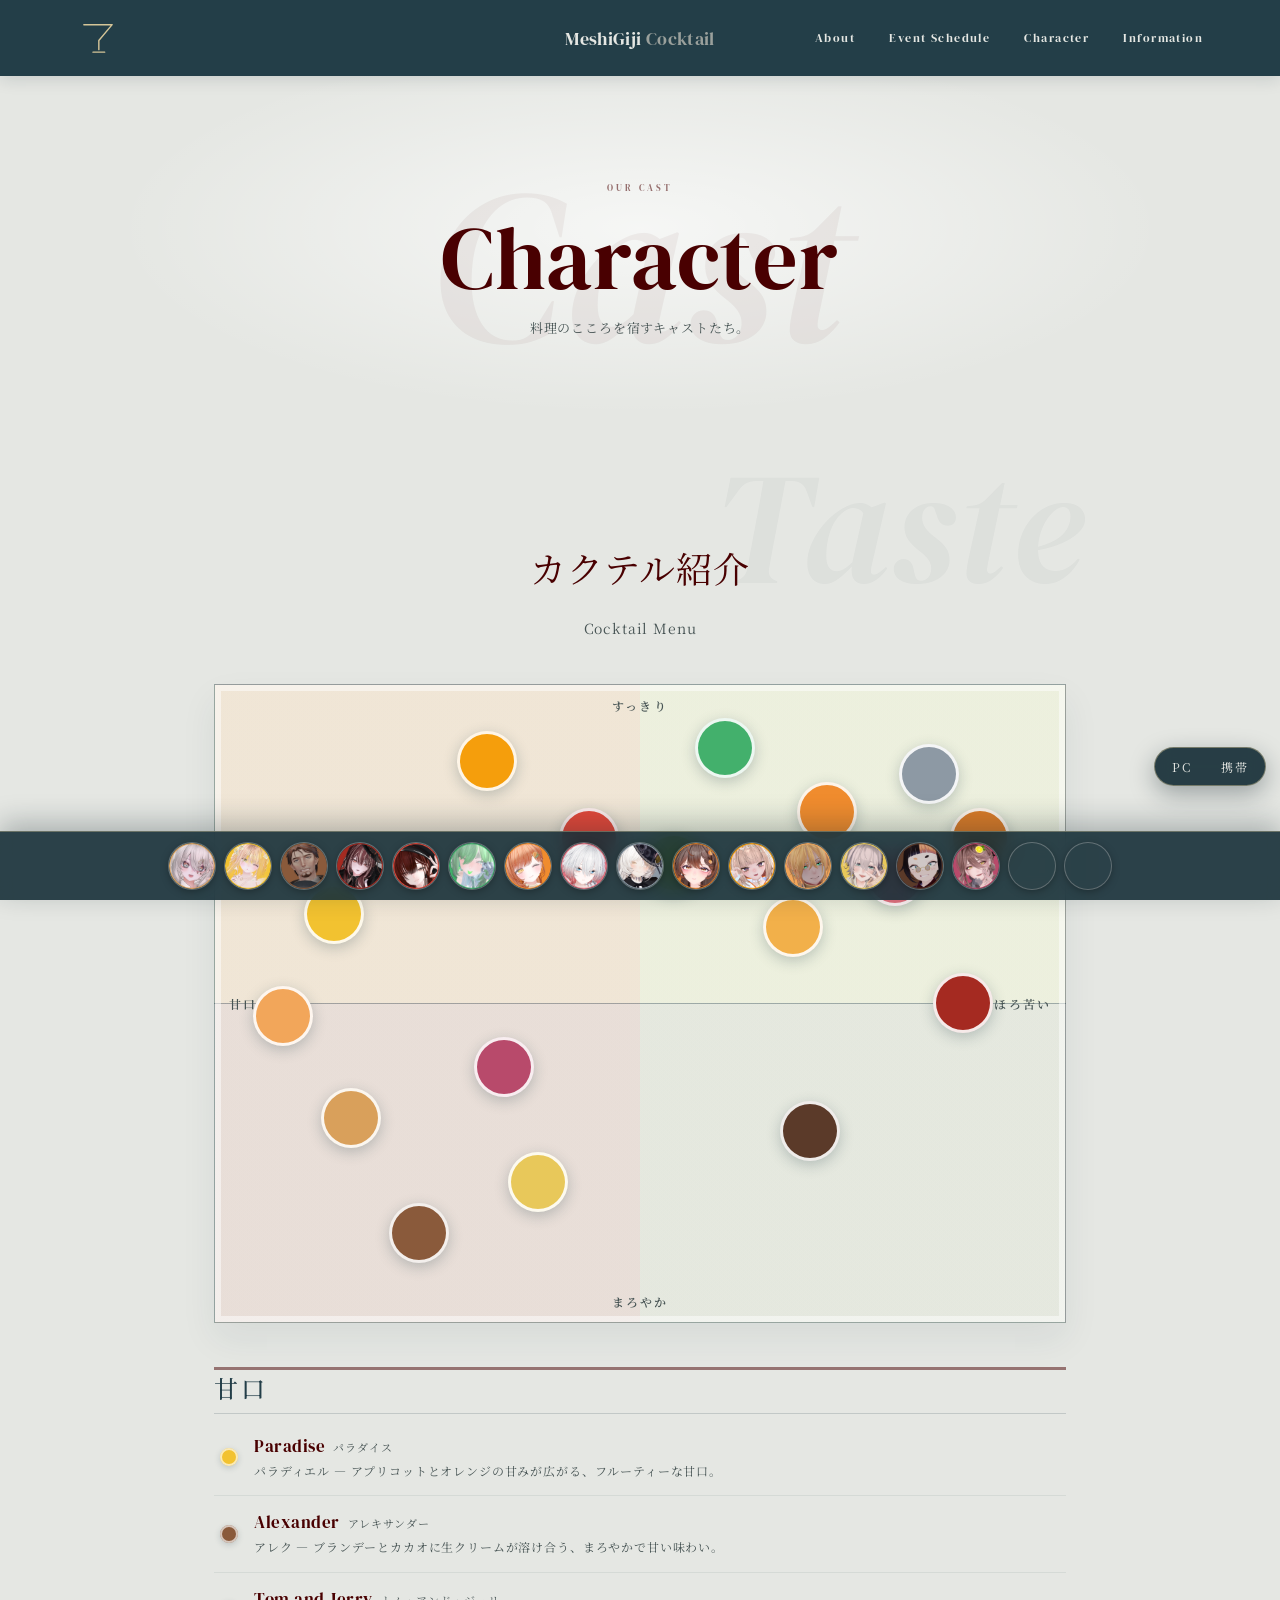
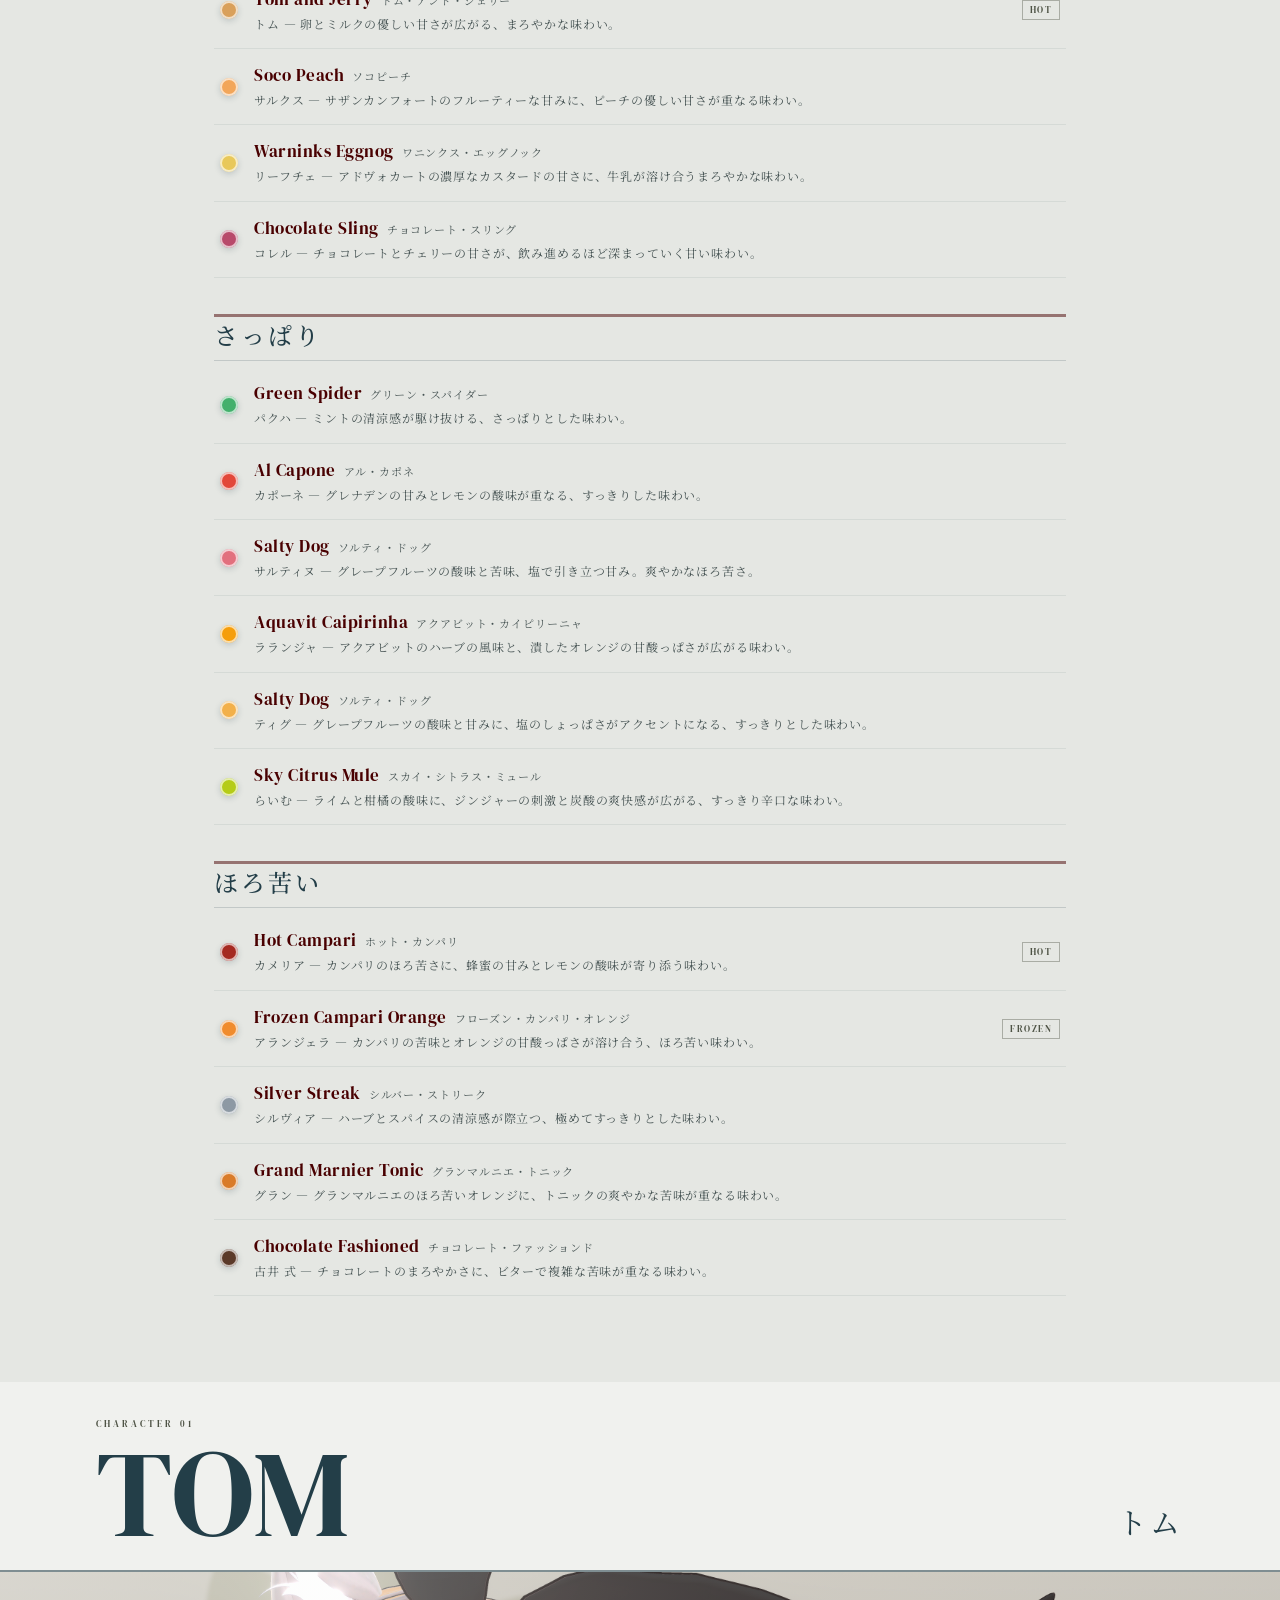
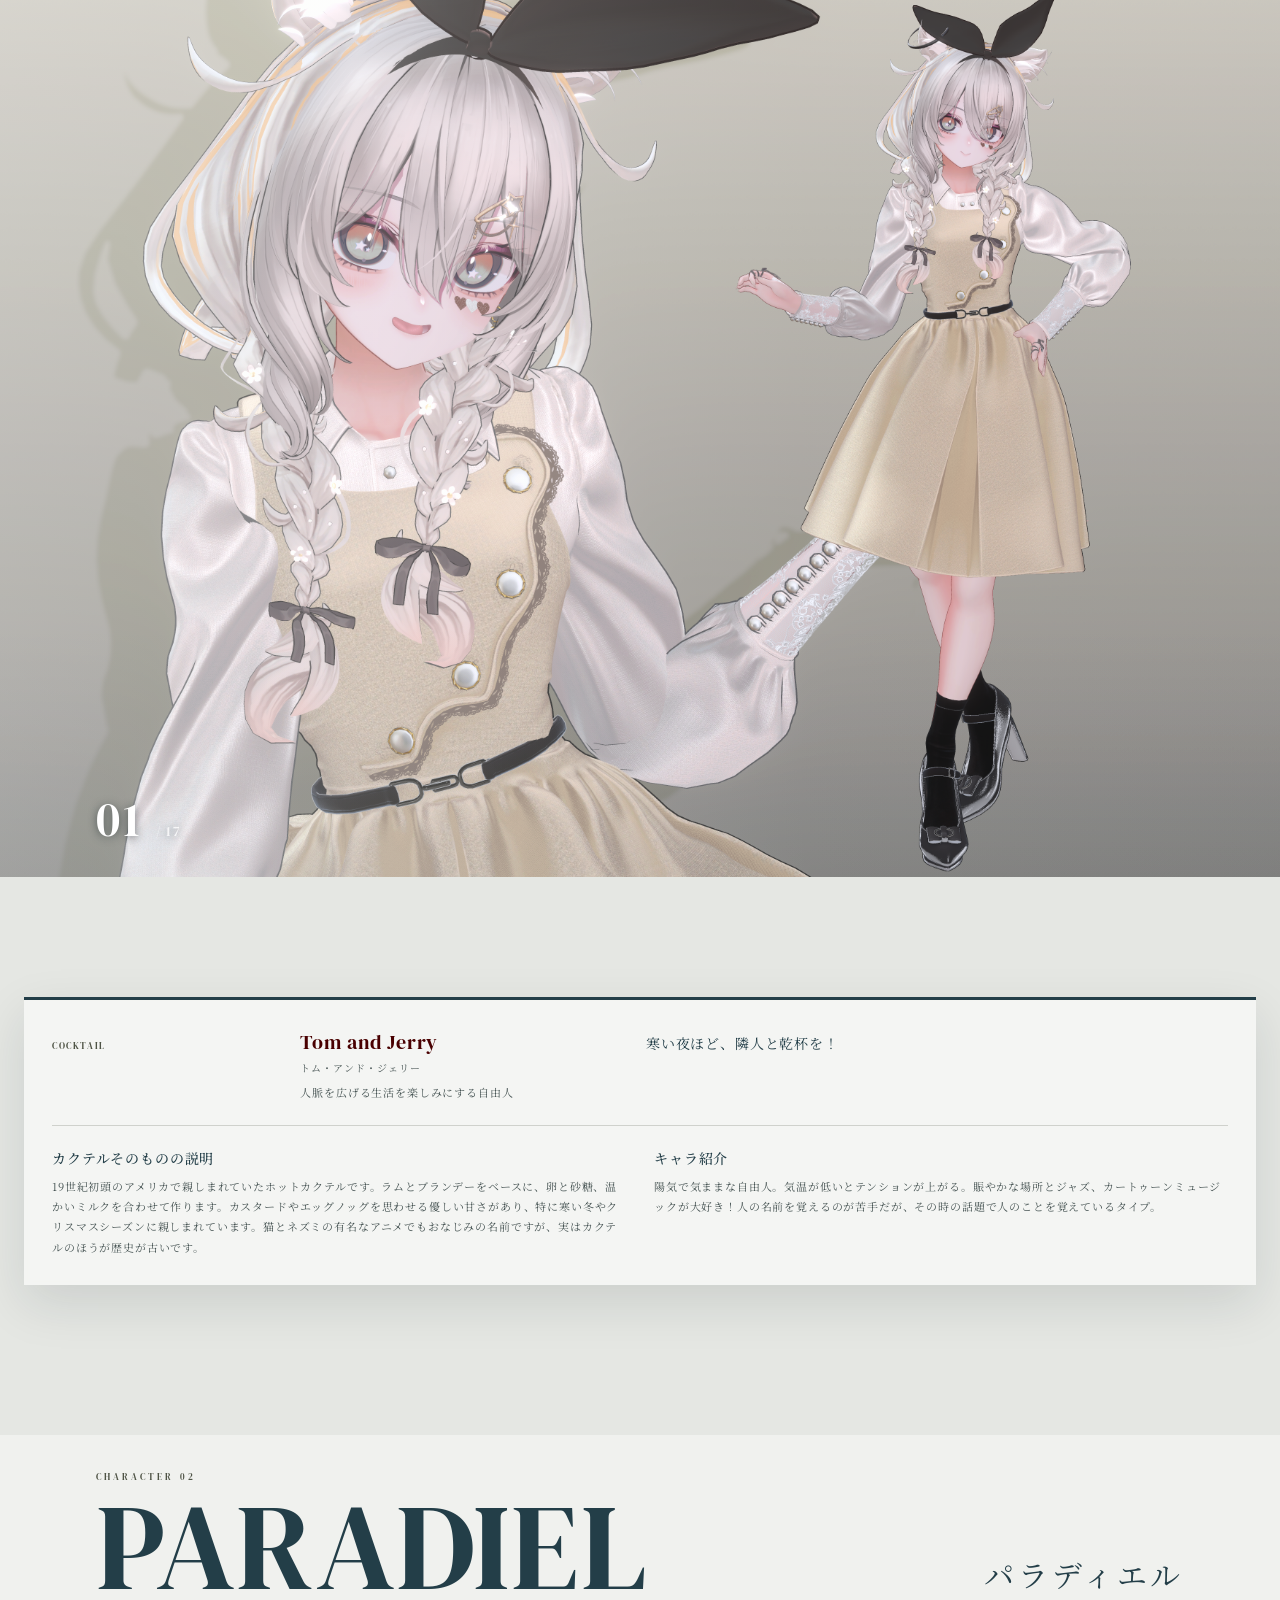
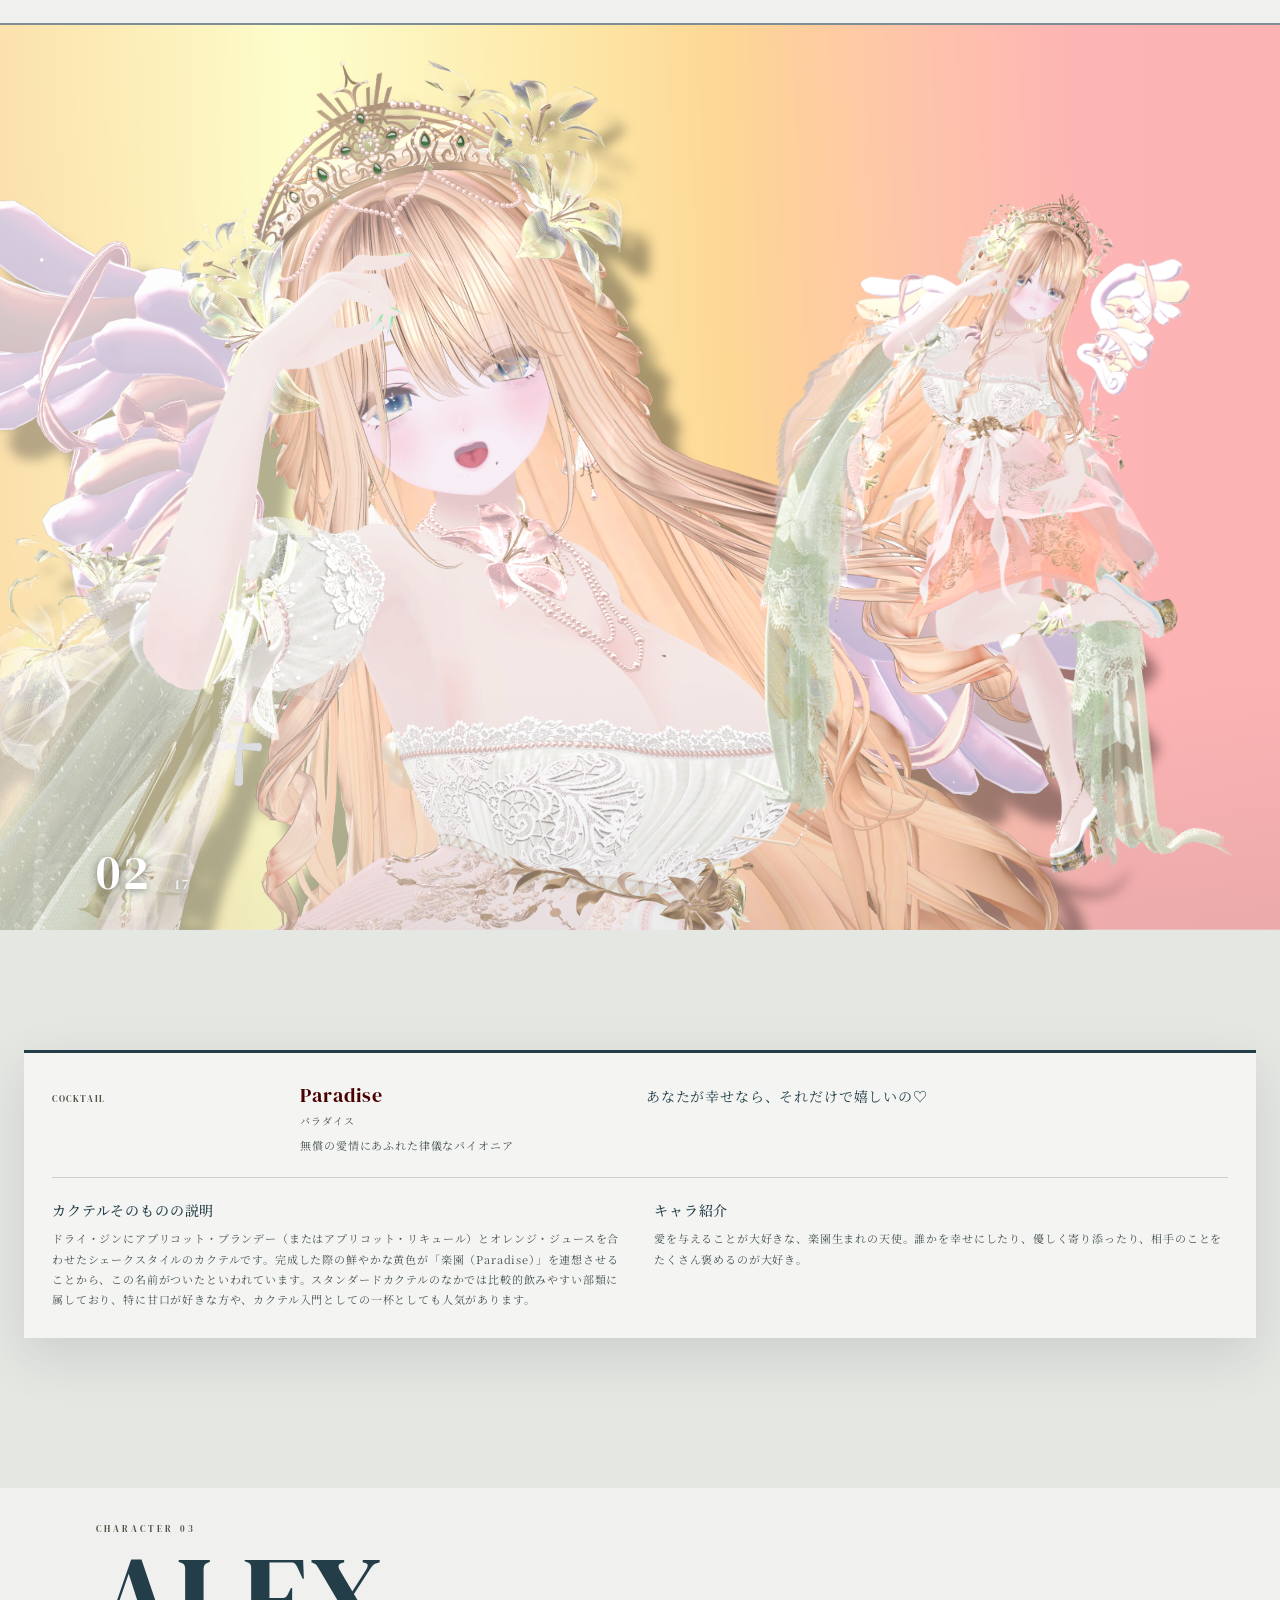
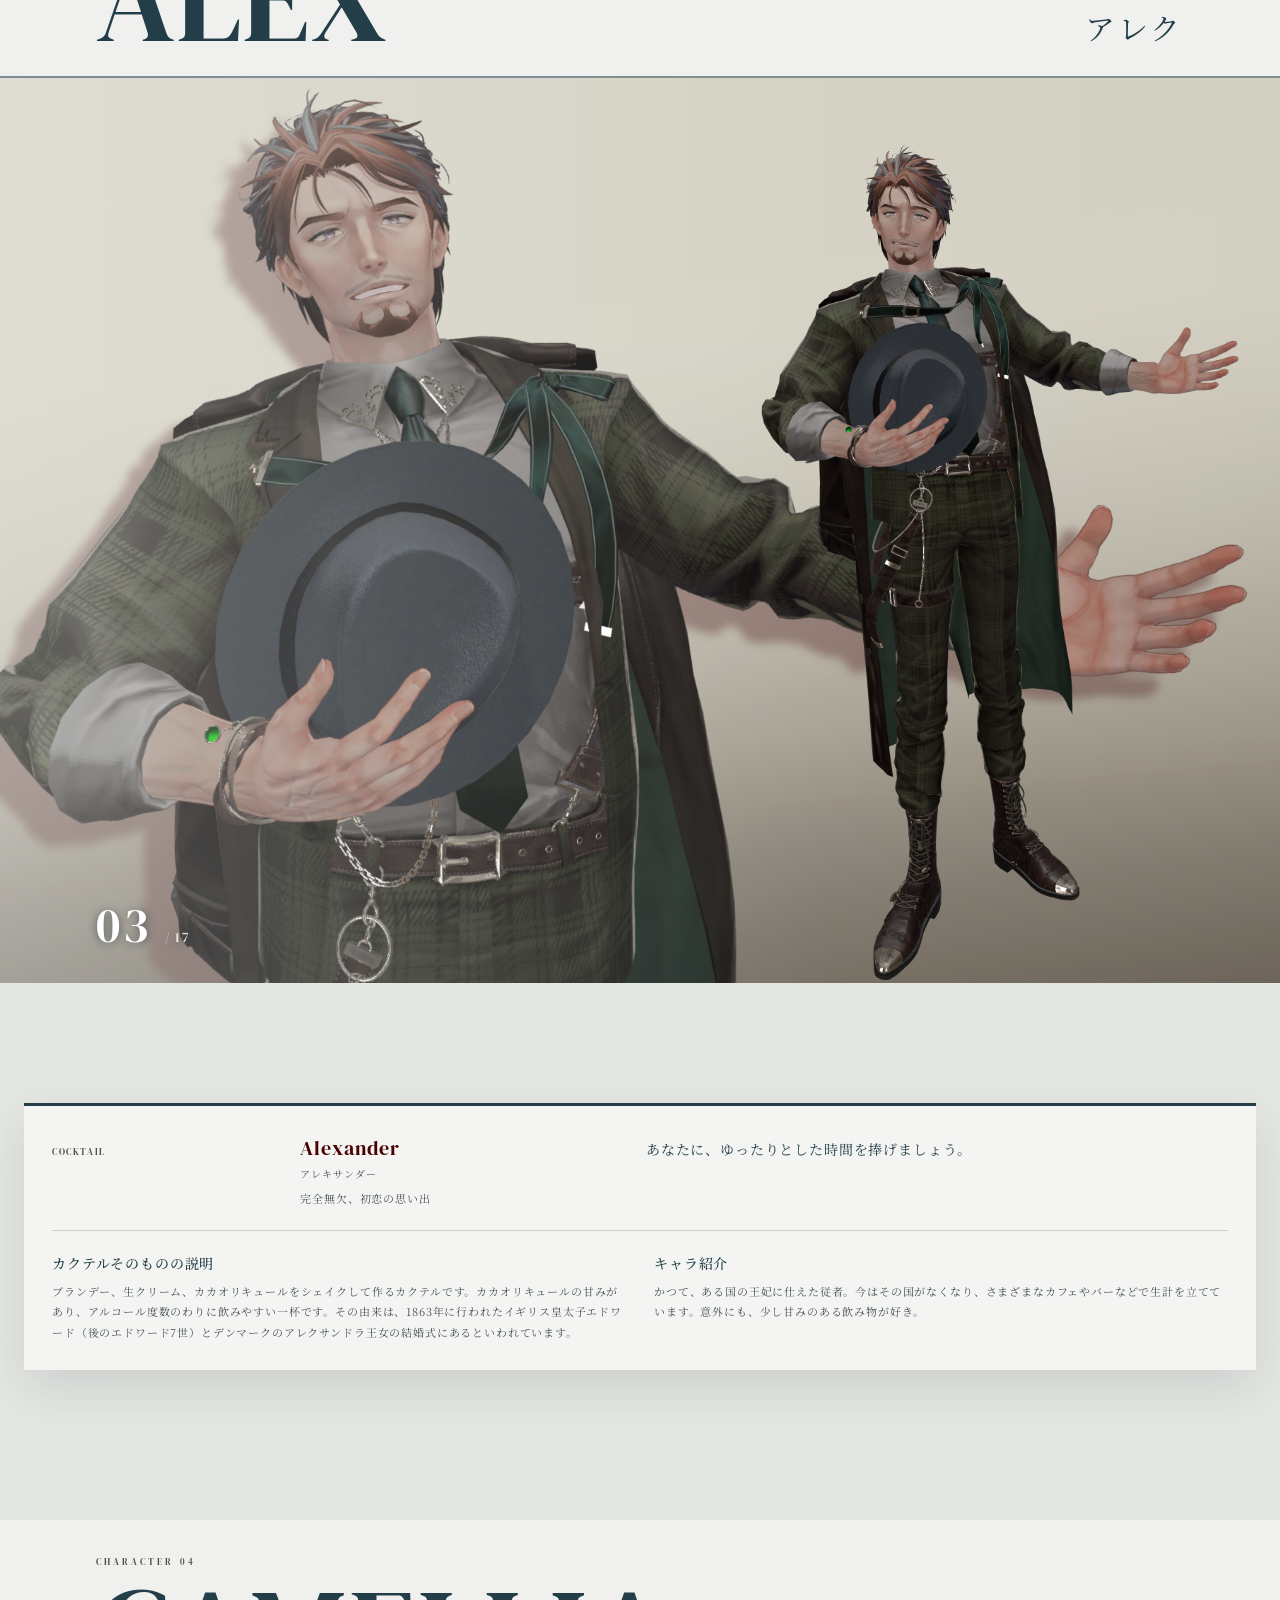
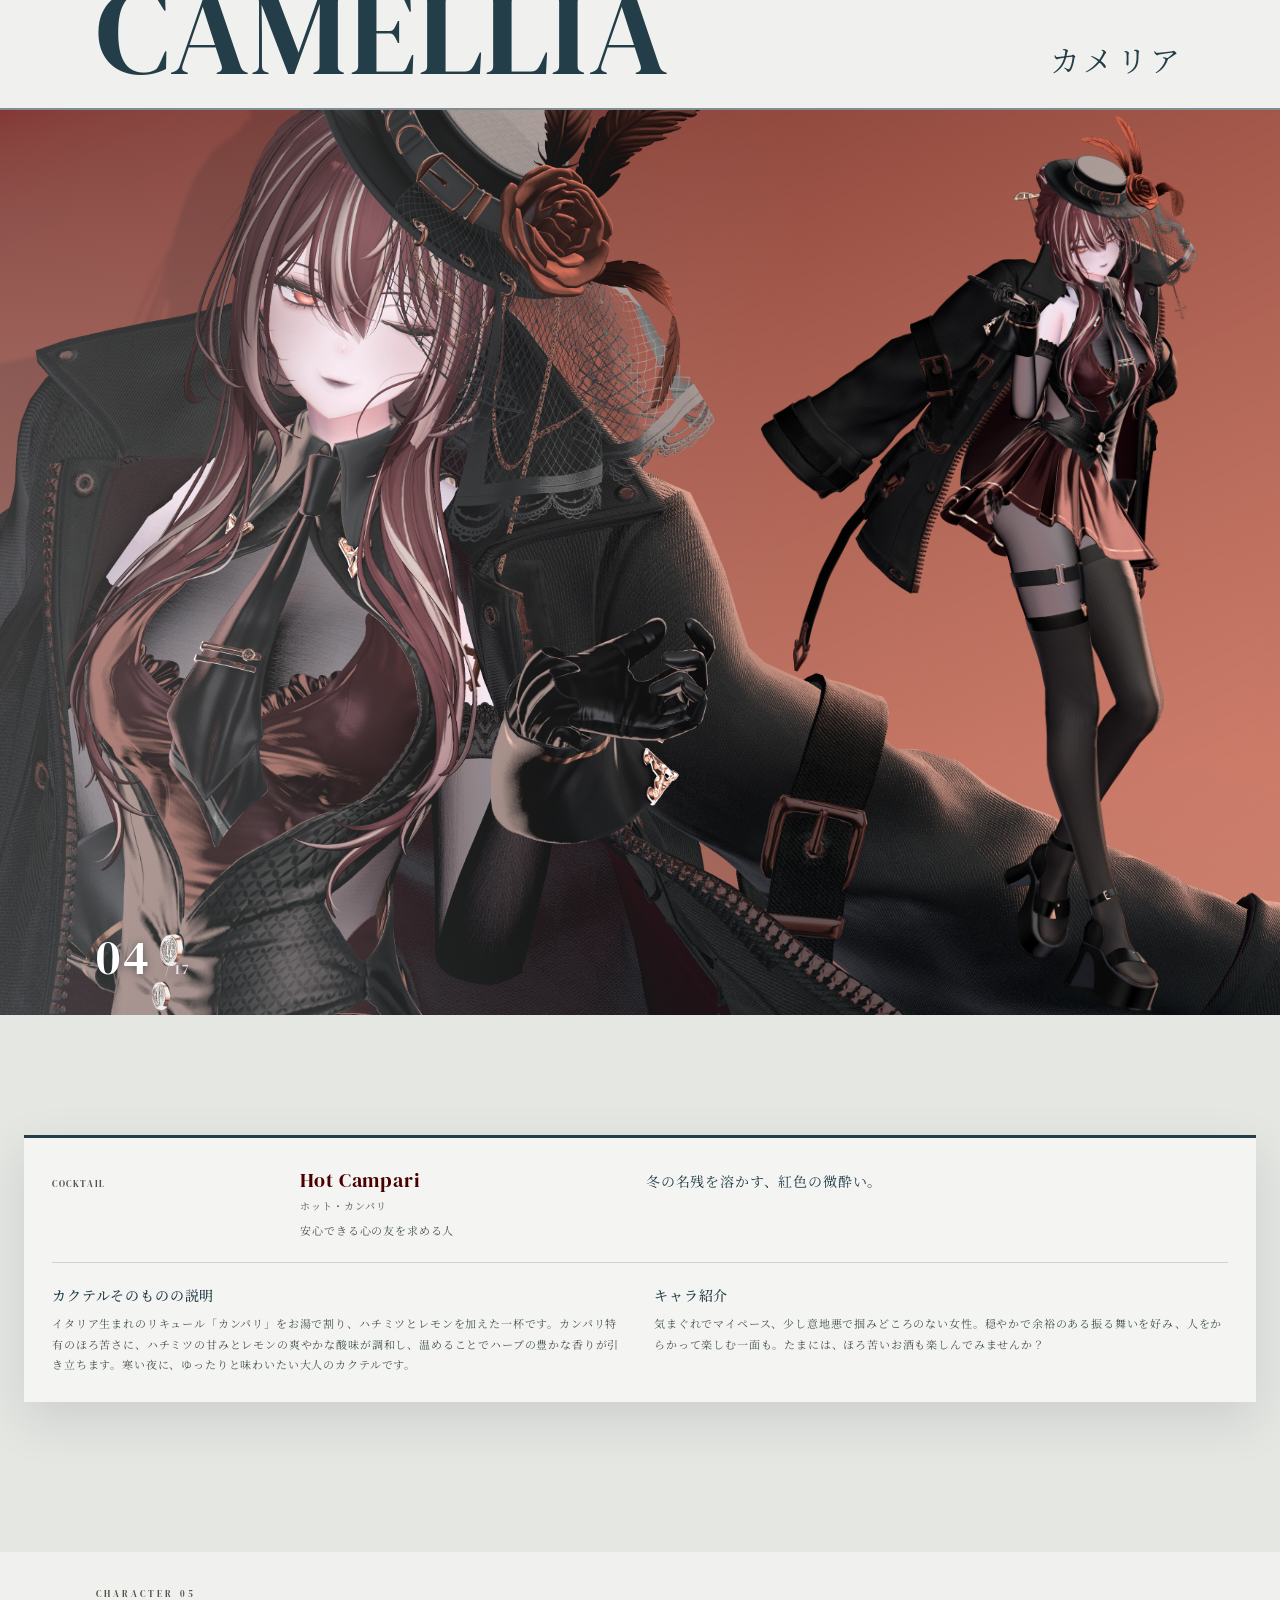
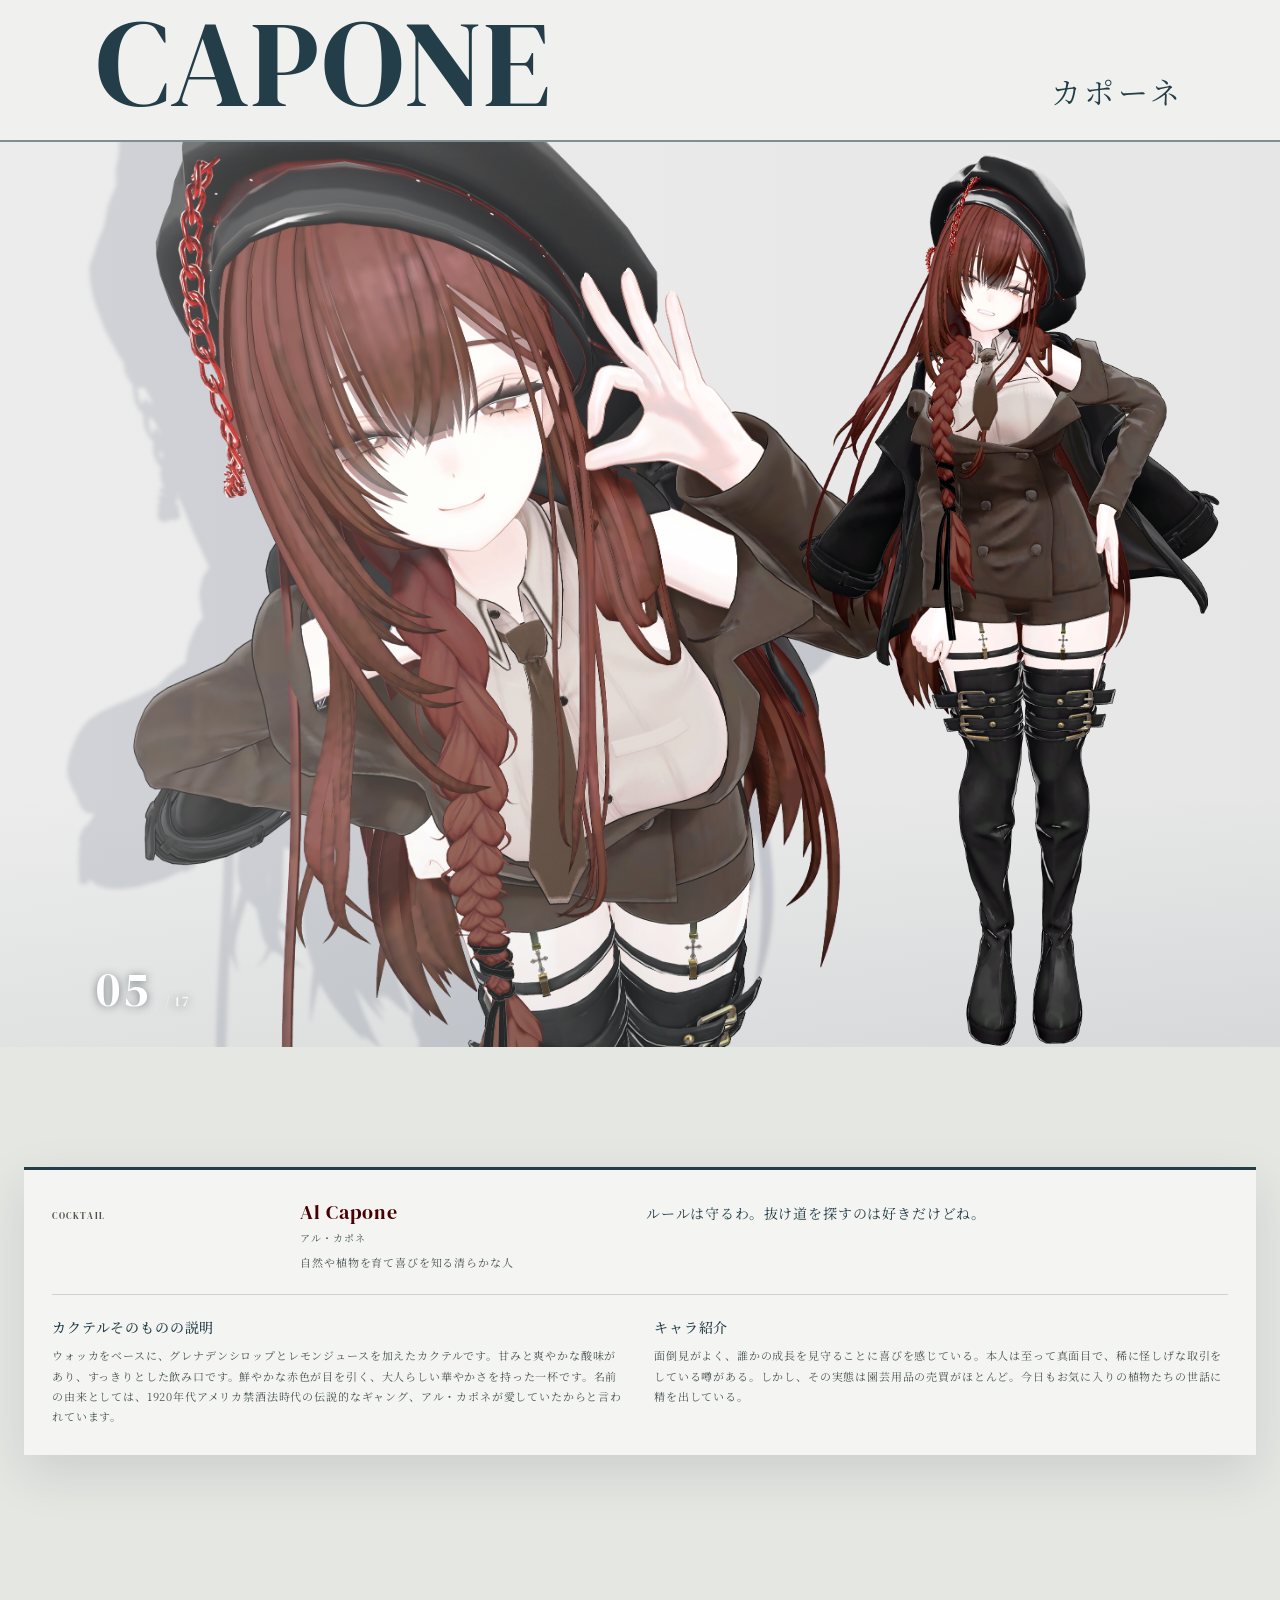
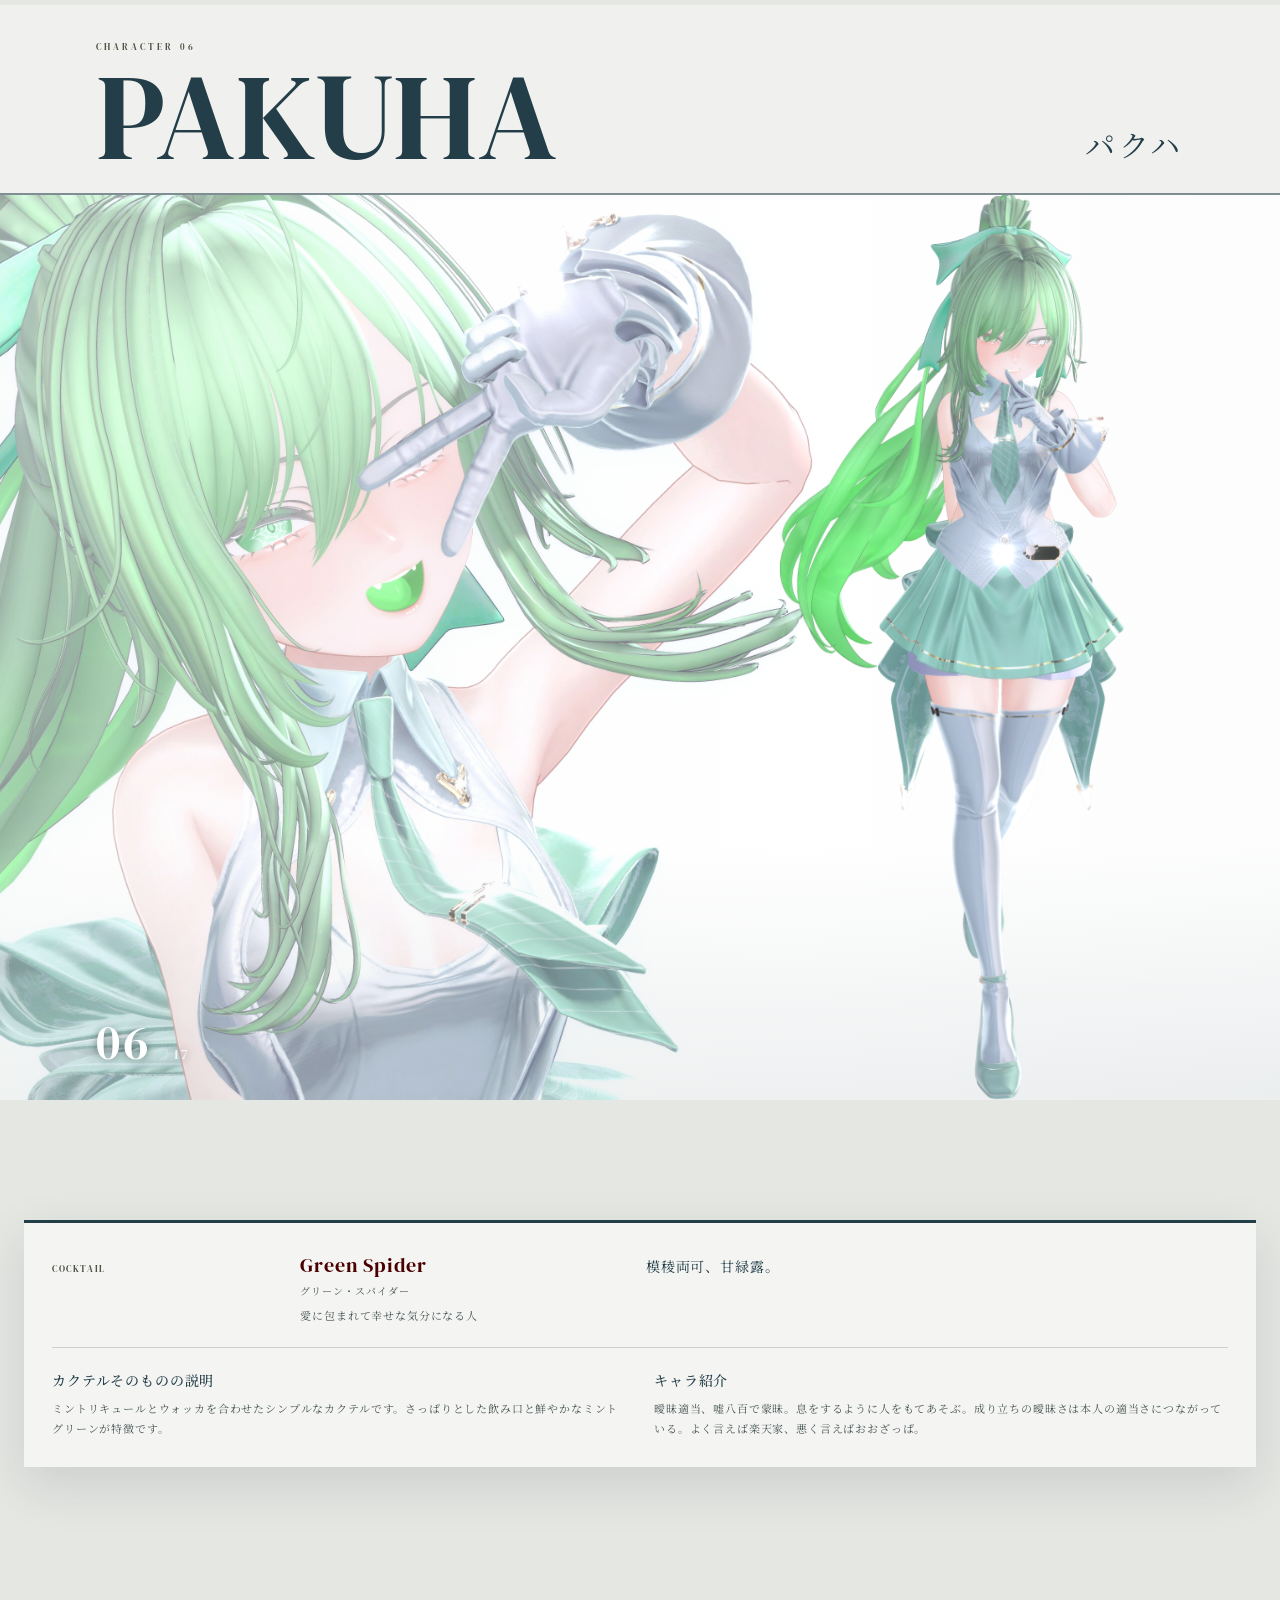
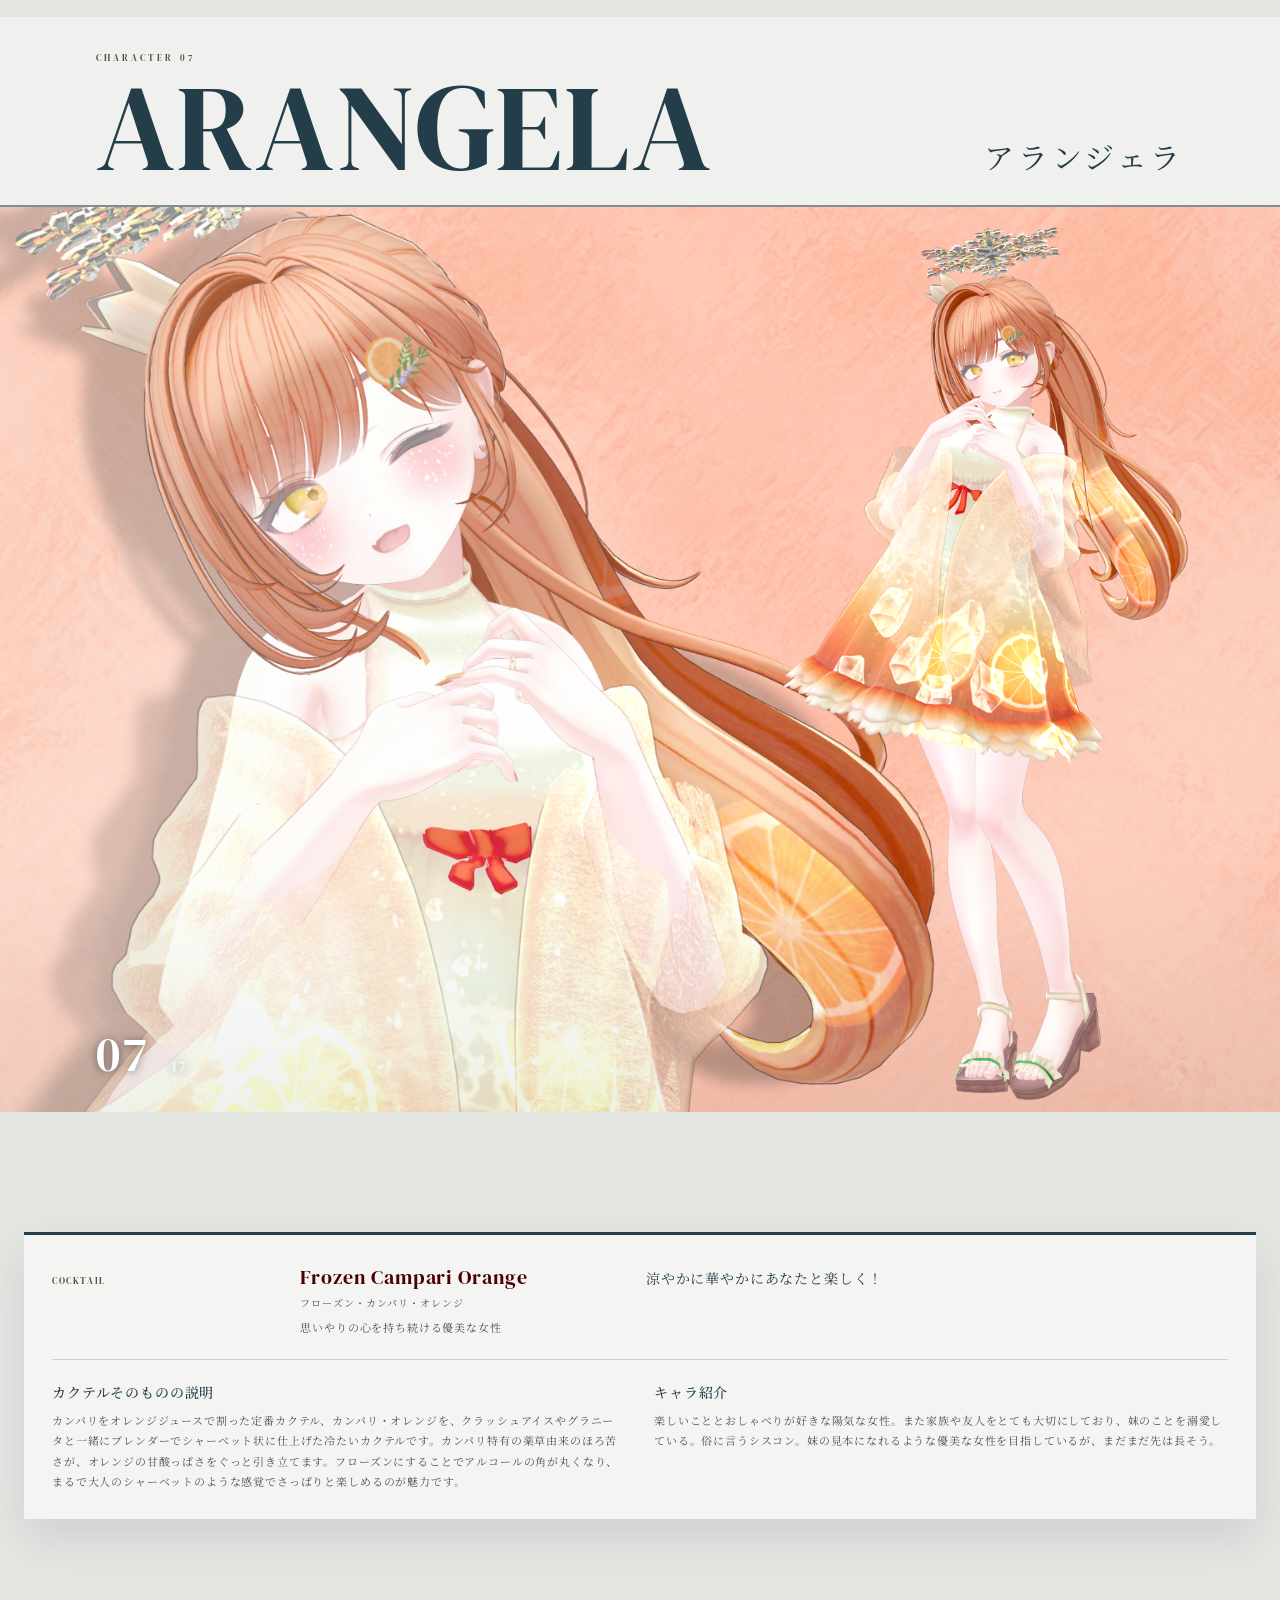
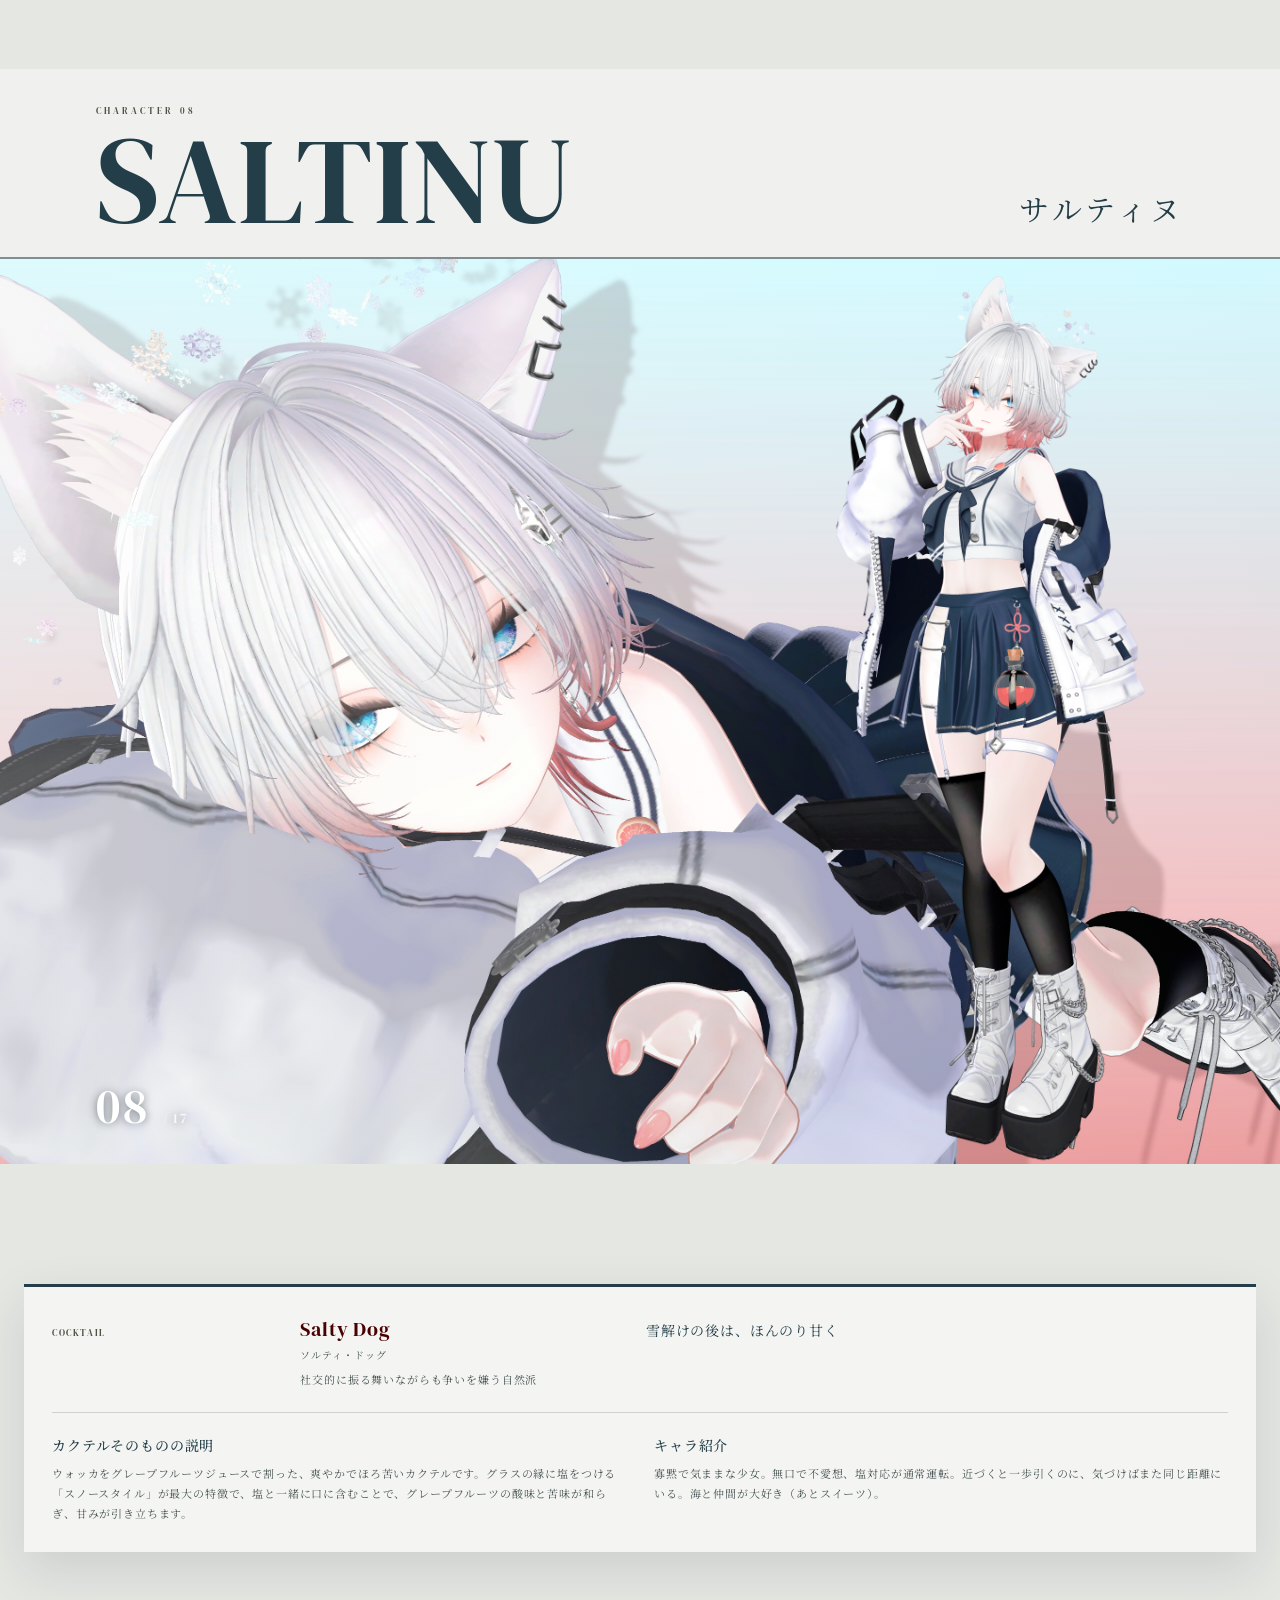
==== commit cc3ec415: "Enlarge current cast icon in jump bar (scroll-spy)" ====
--- a/character.html
+++ b/character.html
@@ -5,7 +5,7 @@
   <meta name="theme-color" content="#233e48"><title>Character | MeshiGiji Cocktail</title>
   <meta name="description" content="カクテルをもとに生まれたキャラクターたちの紹介。">
   <link rel="preconnect" href="https://fonts.googleapis.com"><link rel="preconnect" href="https://fonts.gstatic.com" crossorigin>
-  <link href="https://fonts.googleapis.com/css2?family=DM+Serif+Display:ital@0;1&family=Noto+Serif+JP:wght@400;500;600&display=swap" rel="stylesheet"><link rel="stylesheet" href="style.css?v=20261111-2">
+  <link href="https://fonts.googleapis.com/css2?family=DM+Serif+Display:ital@0;1&family=Noto+Serif+JP:wght@400;500;600&display=swap" rel="stylesheet"><link rel="stylesheet" href="style.css?v=20261111-3">
 </head>
 <body>
   <header class="site-header">
@@ -302,27 +302,77 @@
 if (castJumpbar) {
   const castTrack = castJumpbar.querySelector('.cast-jumpbar__track');
   const castTooltip = castJumpbar.querySelector('.cast-jumpbar__tooltip');
-  const showCastTip = (item) => {
+  const castItems = [...castTrack.querySelectorAll('.cast-jumpbar__item')];
+  const castSections = castItems.map((item) => {
+    const target = document.querySelector(item.getAttribute('href'));
+    return target ? (target.closest('.character-title-strip') || target) : null;
+  });
+  const reduceMotion = window.matchMedia('(prefers-reduced-motion: reduce)').matches;
+  let castActive = -1;
+  let castHover = null;
+
+  const positionTip = (item) => {
     const barRect = castJumpbar.getBoundingClientRect();
     const rect = item.getBoundingClientRect();
     const center = rect.left - barRect.left + rect.width / 2;
+    castTooltip.style.left = `${Math.max(46, Math.min(barRect.width - 46, center))}px`;
+  };
+  const refreshTip = () => {
+    const item = castHover || (castActive >= 0 ? castItems[castActive] : null);
+    if (!item) { castTooltip.classList.remove('is-visible'); return; }
     castTooltip.textContent = item.dataset.name || '';
-    castTooltip.style.left = `${Math.max(46, Math.min(barRect.width - 46, center))}px`;
+    positionTip(item);
     castTooltip.classList.add('is-visible');
   };
-  const hideCastTip = () => castTooltip.classList.remove('is-visible');
-
-  castTrack.querySelectorAll('.cast-jumpbar__item').forEach((item) => {
-    item.addEventListener('mouseenter', () => showCastTip(item));
-    item.addEventListener('mouseleave', hideCastTip);
-    item.addEventListener('focus', () => showCastTip(item));
-    item.addEventListener('blur', hideCastTip);
-    item.addEventListener('click', () => showCastTip(item));
+  const centerItem = (item) => {
+    const rect = item.getBoundingClientRect();
+    const trackRect = castTrack.getBoundingClientRect();
+    const delta = (rect.left + rect.width / 2) - (trackRect.left + trackRect.width / 2);
+    castTrack.scrollTo({ left: castTrack.scrollLeft + delta, behavior: reduceMotion ? 'auto' : 'smooth' });
+  };
+  const setActive = (index) => {
+    if (index === castActive) return;
+    castActive = index;
+    castItems.forEach((item, i) => {
+      item.classList.toggle('is-active', i === index);
+      item.classList.toggle('is-near', index >= 0 && Math.abs(i - index) === 1);
+      if (i === index) item.setAttribute('aria-current', 'true');
+      else item.removeAttribute('aria-current');
+    });
+    if (index >= 0) centerItem(castItems[index]);
+    refreshTip();
+  };
+  const updateSpy = () => {
+    const line = window.innerHeight * 0.42;
+    let index = -1;
+    castSections.forEach((sec, i) => {
+      if (sec && sec.getBoundingClientRect().top <= line) index = i;
+    });
+    setActive(index);
+  };
+  let spyQueued = false;
+  const queueSpy = () => {
+    if (spyQueued) return;
+    spyQueued = true;
+    requestAnimationFrame(() => { spyQueued = false; updateSpy(); });
+  };
+  window.addEventListener('scroll', queueSpy, { passive: true });
+  window.addEventListener('resize', queueSpy);
+  castTrack.addEventListener('scroll', () => {
+    const item = castHover || (castActive >= 0 ? castItems[castActive] : null);
+    if (item) positionTip(item);
+  }, { passive: true });
+
+  castItems.forEach((item) => {
+    item.addEventListener('mouseenter', () => { castHover = item; refreshTip(); });
+    item.addEventListener('mouseleave', () => { castHover = null; refreshTip(); });
+    item.addEventListener('focus', () => { castHover = item; refreshTip(); });
+    item.addEventListener('blur', () => { castHover = null; refreshTip(); });
+    item.addEventListener('click', () => { castHover = item; refreshTip(); });
   });
-  castTrack.addEventListener('scroll', hideCastTip, { passive: true });
-  window.addEventListener('resize', hideCastTip);
+  updateSpy();
 }
-  </script>
+</script>
   <div class="view-toggle" role="group" aria-label="表示モード切り替え">
     <button type="button" data-view-set="pc" aria-pressed="false">PC</button>
     <button type="button" data-view-set="sp" aria-pressed="false">携帯</button>
--- a/style.css
+++ b/style.css
@@ -521,21 +521,25 @@
 
 /* ===== Cast jump bar — fixed bottom bar of round face icons ===== */
 /* Keep the page end clear of the fixed bar (character page only) */
-body:has(.cast-jumpbar) { padding-bottom: calc(72px + env(safe-area-inset-bottom, 0px)); }
+body:has(.cast-jumpbar) { padding-bottom: calc(108px + env(safe-area-inset-bottom, 0px)); }
 /* Jump targets: keep the whole title strip (eyebrow + name) in view */
 .character-title-strip h2 { scroll-margin-top: 128px; }
 .cast-jumpbar {
   position: fixed; left: 0; right: 0; bottom: 0; z-index: 60;
   display: flex; justify-content: center;
+}
+.cast-jumpbar::before {
+  content: ""; position: absolute; left: 0; right: 0; bottom: 0; height: 68px; z-index: -1;
   background: rgba(23, 47, 56, .9);
   -webkit-backdrop-filter: blur(10px) saturate(1.15); backdrop-filter: blur(10px) saturate(1.15);
   border-top: 1px solid rgba(213, 197, 152, .38);
   box-shadow: 0 -8px 28px rgba(13, 32, 39, .28);
 }
 .cast-jumpbar__track {
-  display: flex; align-items: center; gap: 10px;
-  max-width: 100%; overflow-x: auto; overflow-y: hidden;
-  padding: 11px 16px calc(11px + env(safe-area-inset-bottom, 0px));
+  display: flex; align-items: flex-end; gap: 10px;
+  max-width: 100%; height: calc(102px + env(safe-area-inset-bottom, 0px));
+  overflow-x: auto; overflow-y: hidden;
+  padding: 0 16px calc(11px + env(safe-area-inset-bottom, 0px));
   scrollbar-width: none; -ms-overflow-style: none;
   scroll-snap-type: x proximity;
   -webkit-overflow-scrolling: touch;
@@ -544,9 +548,12 @@
 .cast-jumpbar__item {
   flex: 0 0 auto; width: 46px; height: 46px; border-radius: 50%;
   scroll-snap-align: center;
-  transition: transform .16s ease;
+  transition: width .35s cubic-bezier(.34, 1.45, .64, 1), height .35s cubic-bezier(.34, 1.45, .64, 1), transform .35s cubic-bezier(.34, 1.45, .64, 1);
   -webkit-tap-highlight-color: transparent;
 }
+.cast-jumpbar__item.is-near { width: 54px; height: 54px; }
+.cast-jumpbar__item.is-active { width: 64px; height: 64px; transform: translateY(-5px); }
+.cast-jumpbar__item.is-active img { box-shadow: 0 0 0 2px #d5c598, 0 6px 16px rgba(0, 0, 0, .45); }
 .cast-jumpbar__item img {
   display: block; width: 100%; height: 100%; border-radius: 50%;
   box-shadow: 0 0 0 1px rgba(255, 255, 255, .28), 0 2px 8px rgba(0, 0, 0, .35);
@@ -570,7 +577,30 @@
 }
 .cast-jumpbar__tooltip.is-visible { opacity: 1; visibility: visible; transform: translate(-50%, 0); }
 @media (max-width: 640px) {
-  .cast-jumpbar__track { gap: 9px; padding-left: 12px; padding-right: 12px; }
+  .cast-jumpbar::before { height: 62px; }
+  .cast-jumpbar__track { gap: 9px; height: calc(86px + env(safe-area-inset-bottom, 0px)); padding-left: 12px; padding-right: 12px; padding-bottom: calc(10px + env(safe-area-inset-bottom, 0px)); }
+  .cast-jumpbar__item { width: 42px; height: 42px; }
+  .cast-jumpbar__item.is-near { width: 48px; height: 48px; }
+  .cast-jumpbar__item.is-active { width: 56px; height: 56px; }
+}
+@media (prefers-reduced-motion: reduce) {
+  .cast-jumpbar__item { transition: none; }
+}
+/* View-toggle forced modes keep the same jump-bar geometry */
+@media (min-width: 641px) {
+  html[data-view="sp"] .cast-jumpbar::before { height: 62px; }
+  html[data-view="sp"] .cast-jumpbar__track { height: calc(86px + env(safe-area-inset-bottom, 0px)); padding-bottom: calc(10px + env(safe-area-inset-bottom, 0px)); }
+  html[data-view="sp"] .cast-jumpbar__item { width: 42px; height: 42px; }
+  html[data-view="sp"] .cast-jumpbar__item.is-near { width: 48px; height: 48px; }
+  html[data-view="sp"] .cast-jumpbar__item.is-active { width: 56px; height: 56px; }
+  html[data-view="sp"] body:has(.cast-jumpbar) .view-toggle { bottom: 98px; }
+}
+@media (max-width: 640px) {
+  html[data-view="pc"] .cast-jumpbar::before { height: 68px; }
+  html[data-view="pc"] .cast-jumpbar__track { height: calc(102px + env(safe-area-inset-bottom, 0px)); padding-bottom: calc(11px + env(safe-area-inset-bottom, 0px)); }
+  html[data-view="pc"] .cast-jumpbar__item { width: 46px; height: 46px; }
+  html[data-view="pc"] .cast-jumpbar__item.is-near { width: 54px; height: 54px; }
+  html[data-view="pc"] .cast-jumpbar__item.is-active { width: 64px; height: 64px; }
 }
 
 /* jump bar live check 2026-11-11 */
@@ -584,7 +614,7 @@
   border: 1px solid rgba(213, 197, 152, .45); border-radius: 999px;
   box-shadow: 0 8px 24px rgba(13, 32, 39, .35);
 }
-body:has(.cast-jumpbar) .view-toggle { bottom: 86px; }
+body:has(.cast-jumpbar) .view-toggle { bottom: 114px; }
 .view-toggle button {
   appearance: none; border: 0; background: transparent; cursor: pointer;
   padding: 7px 14px; border-radius: 999px;
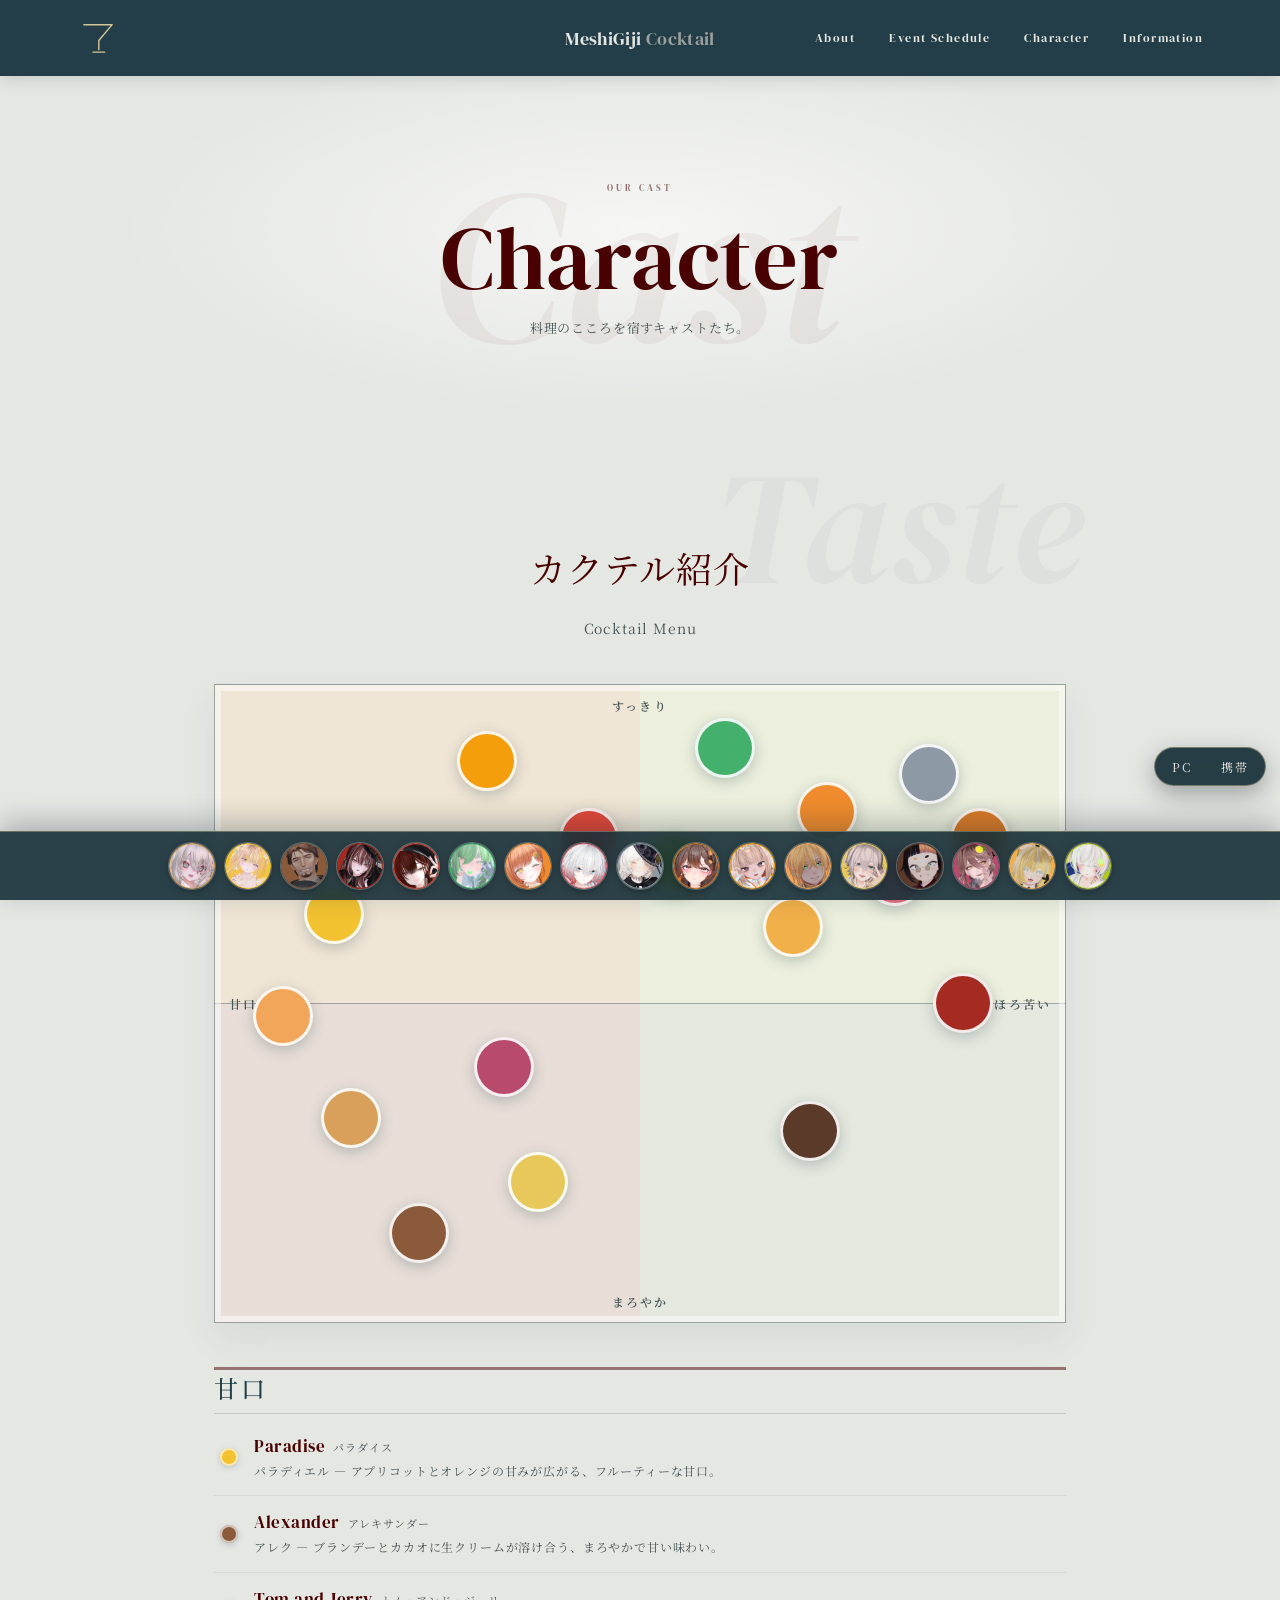
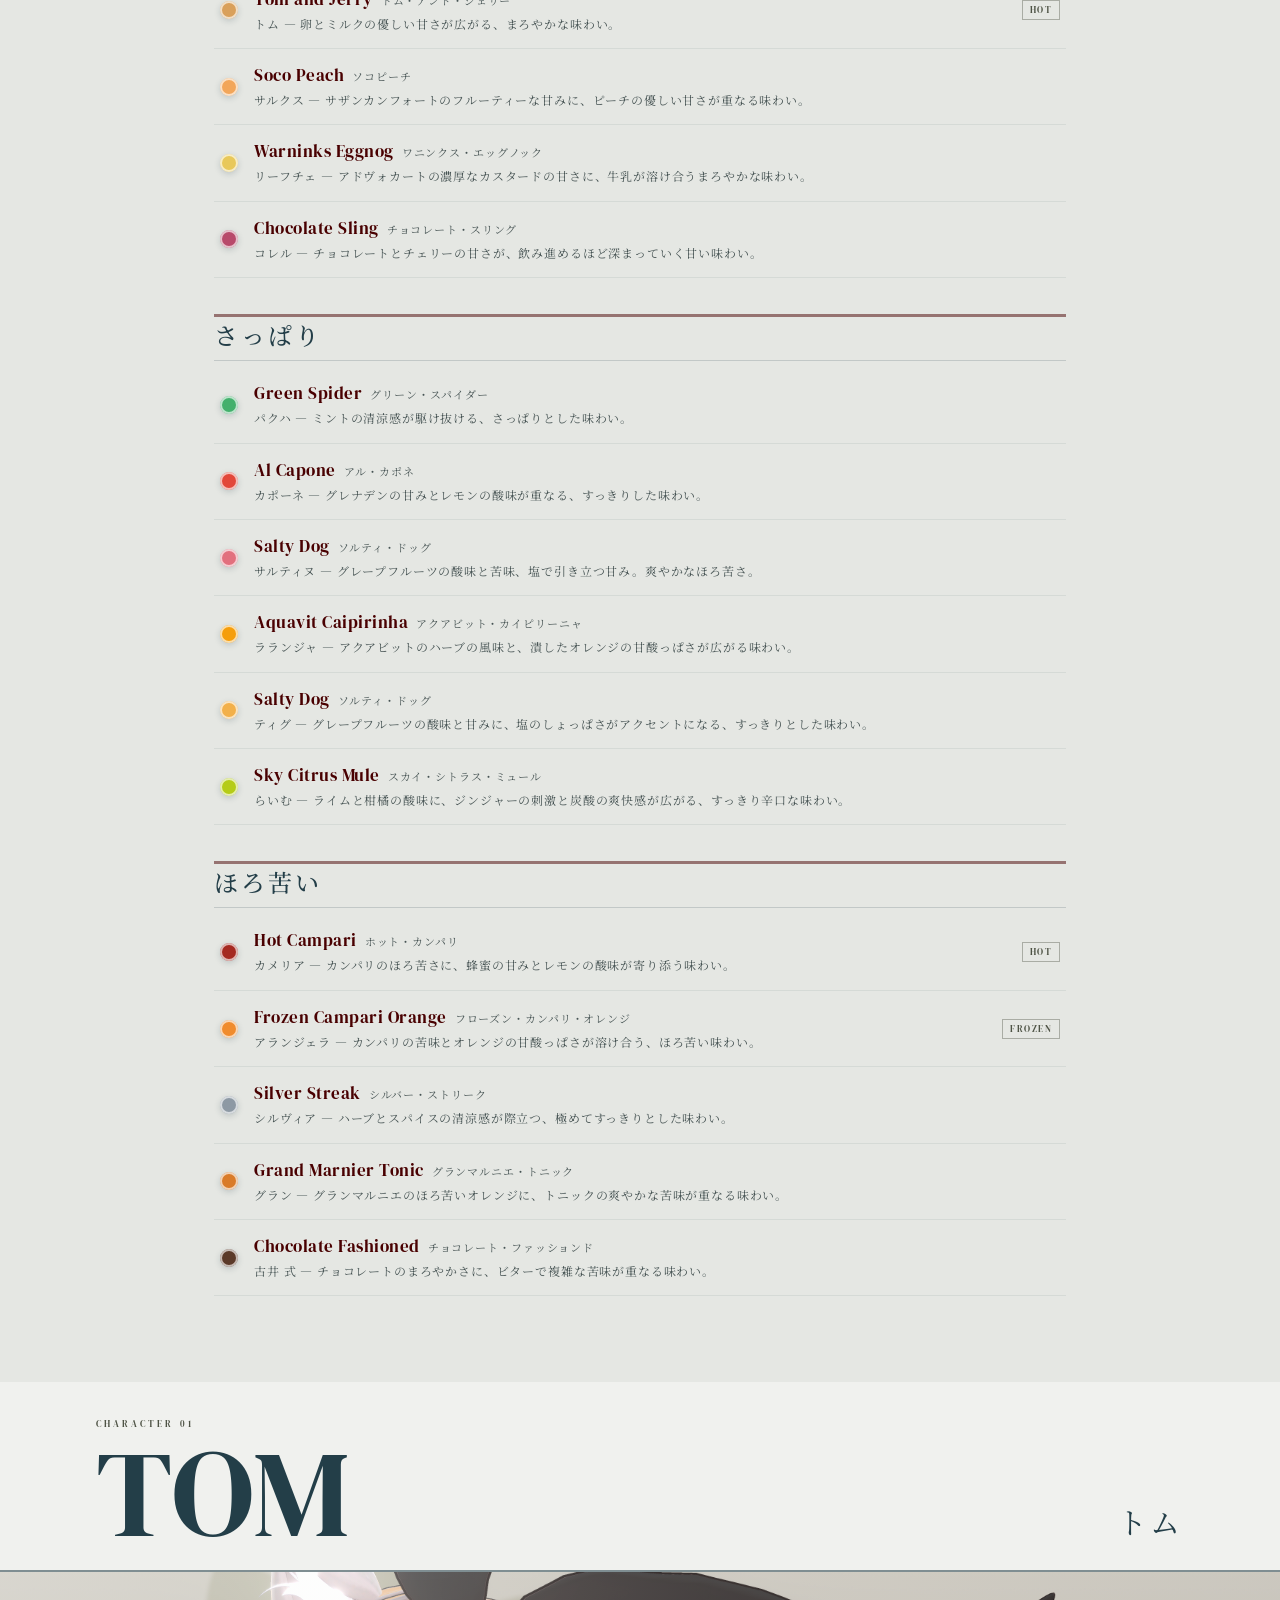
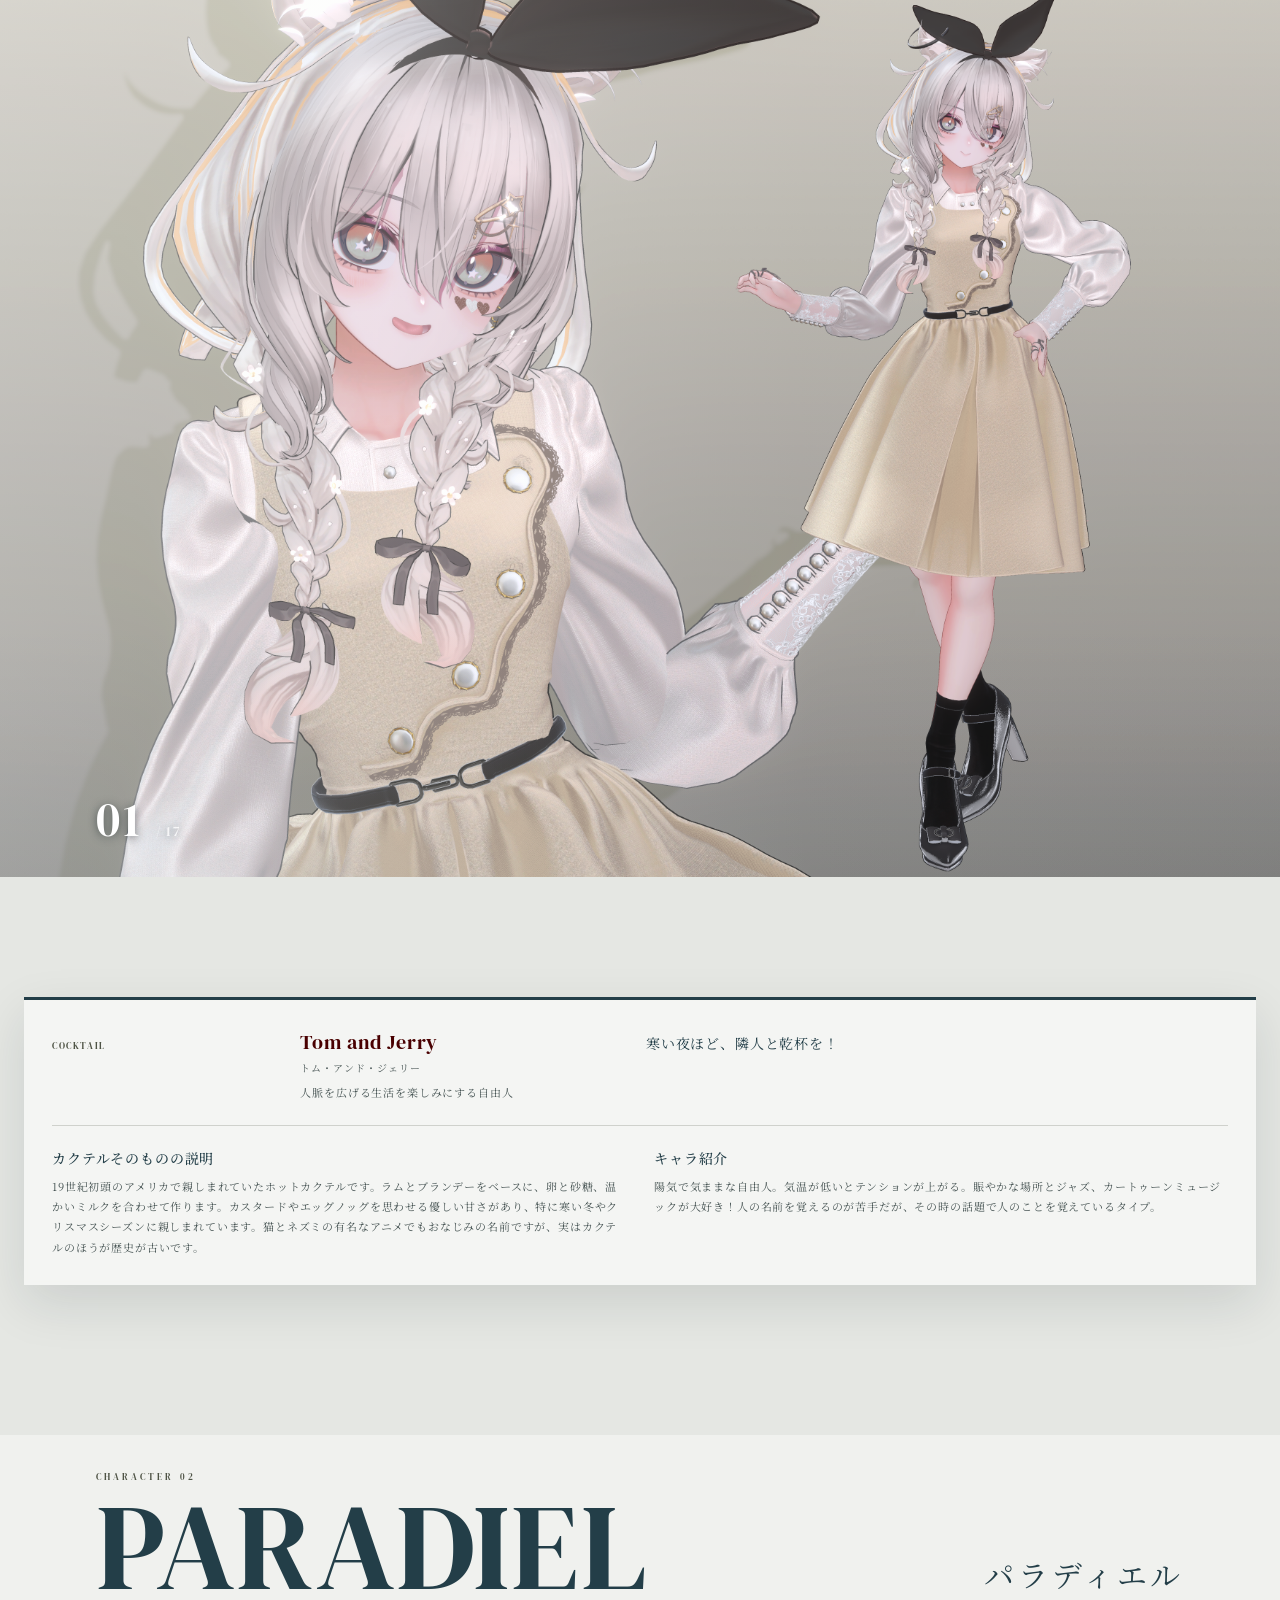
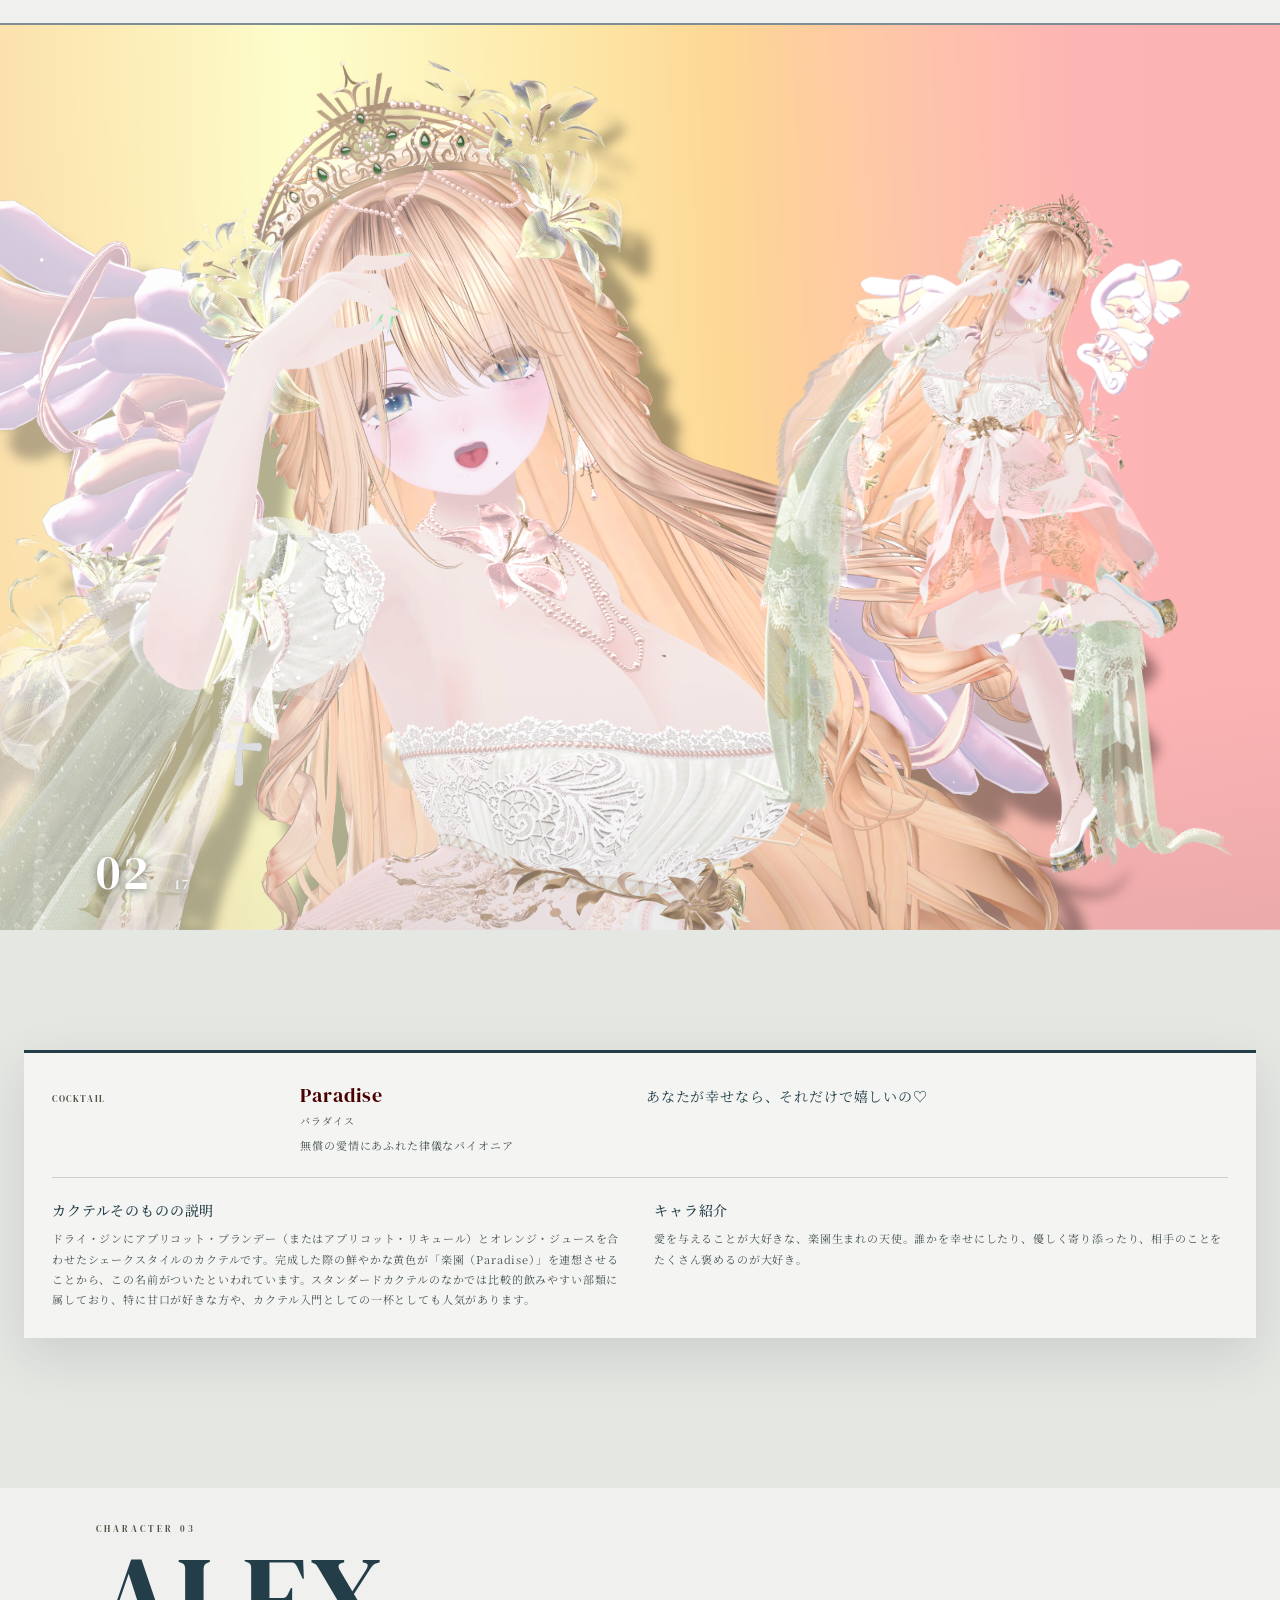
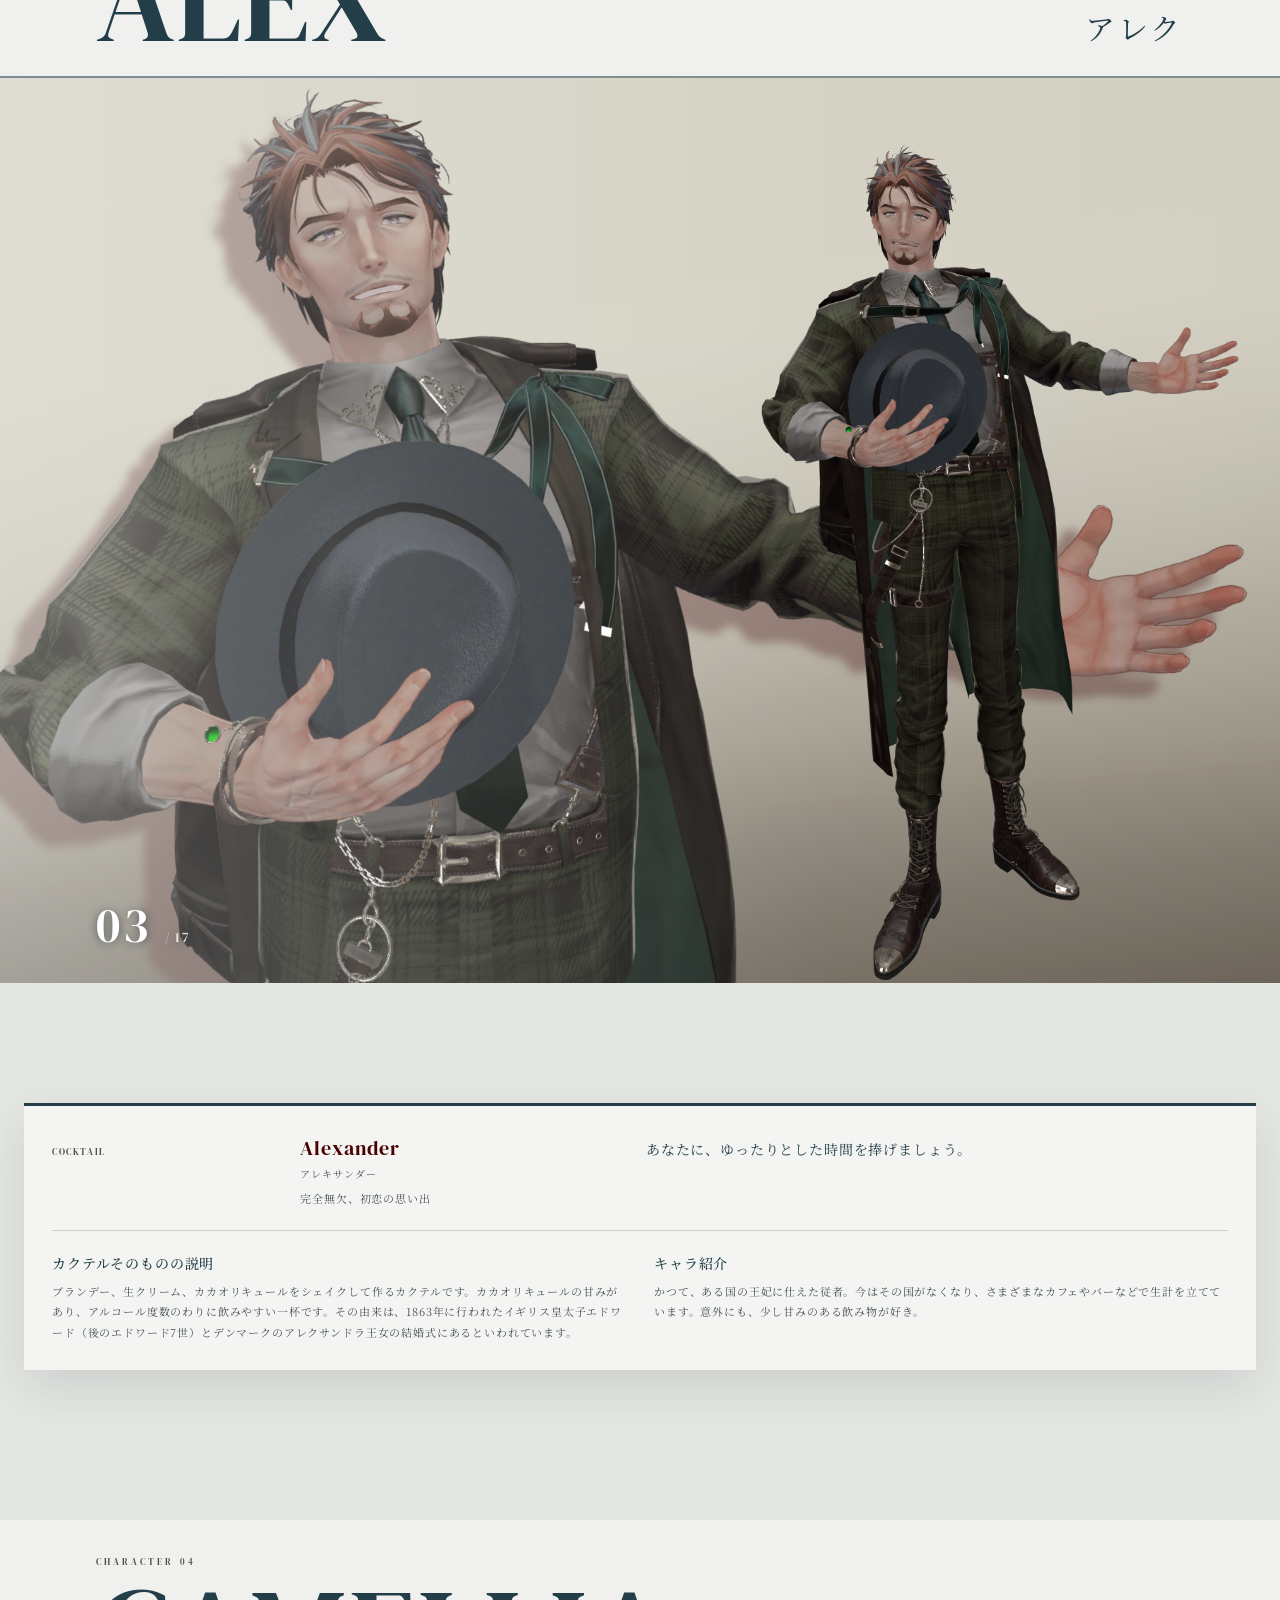
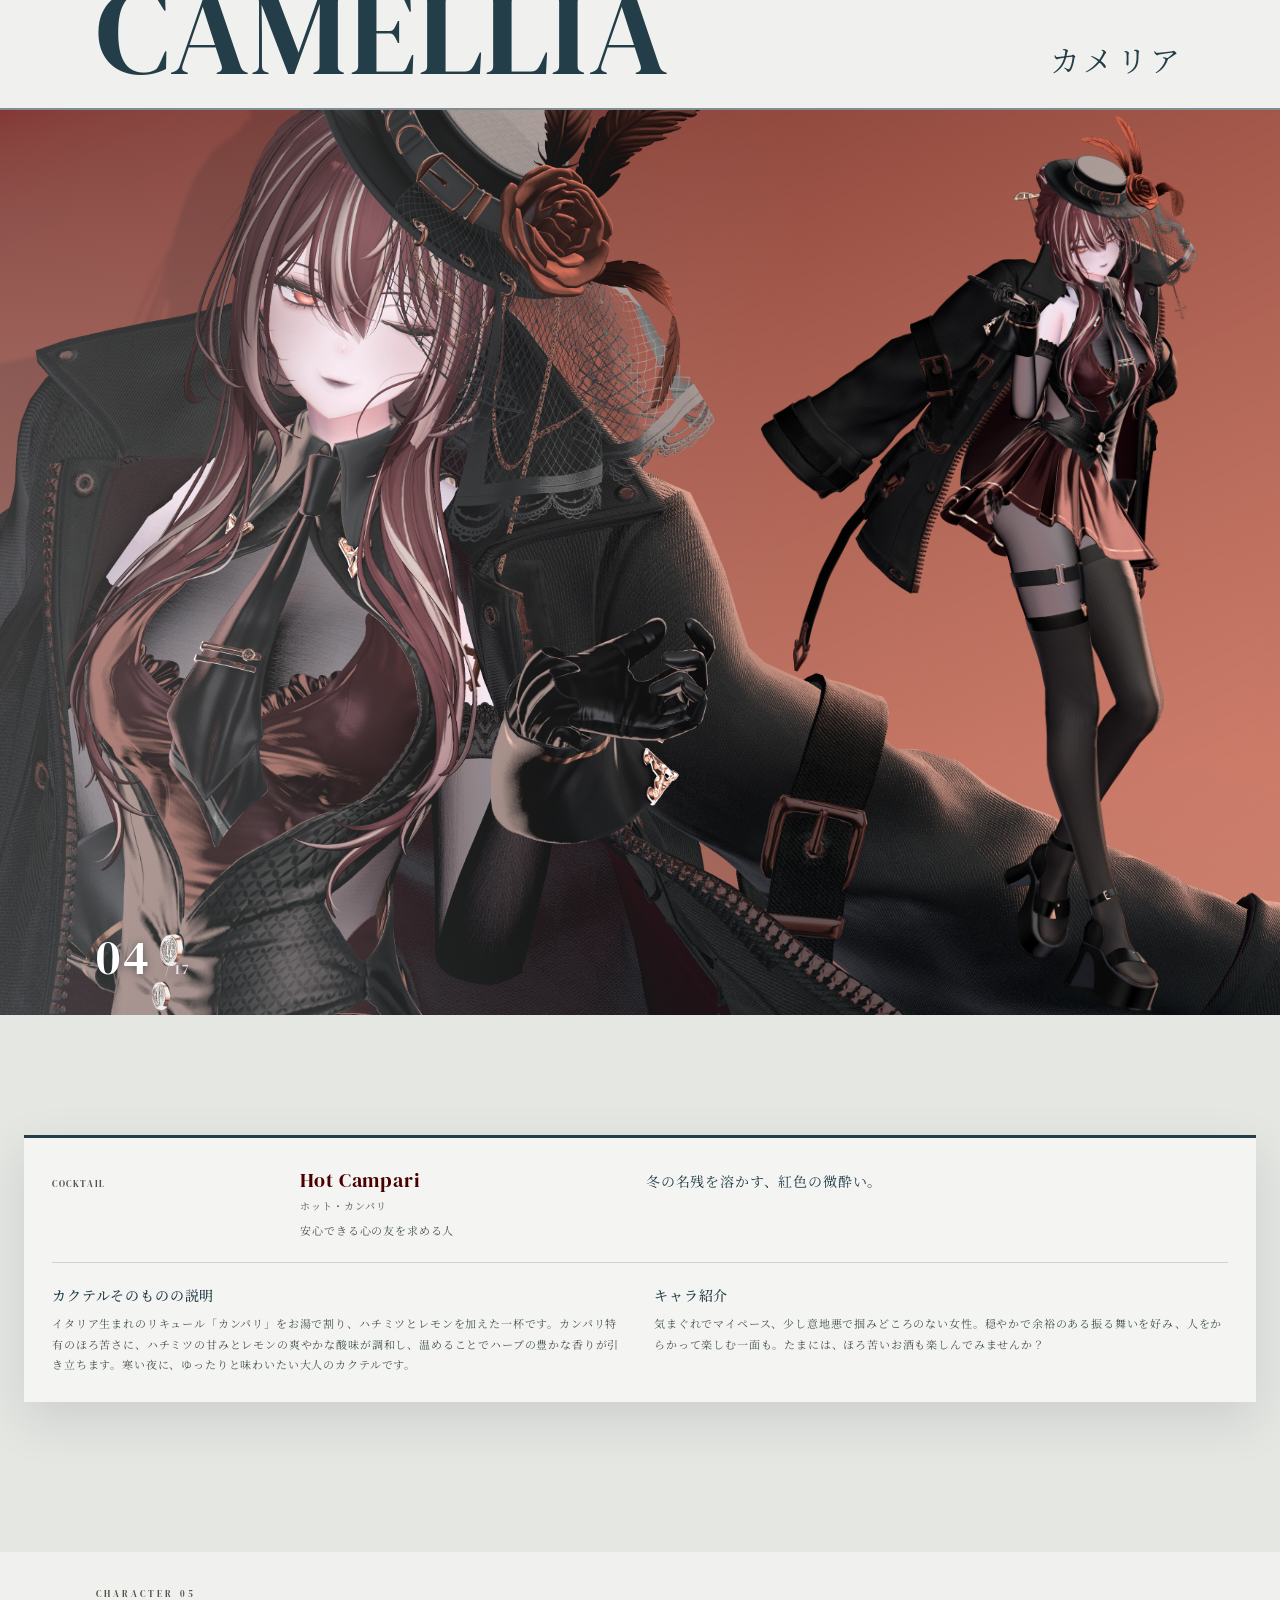
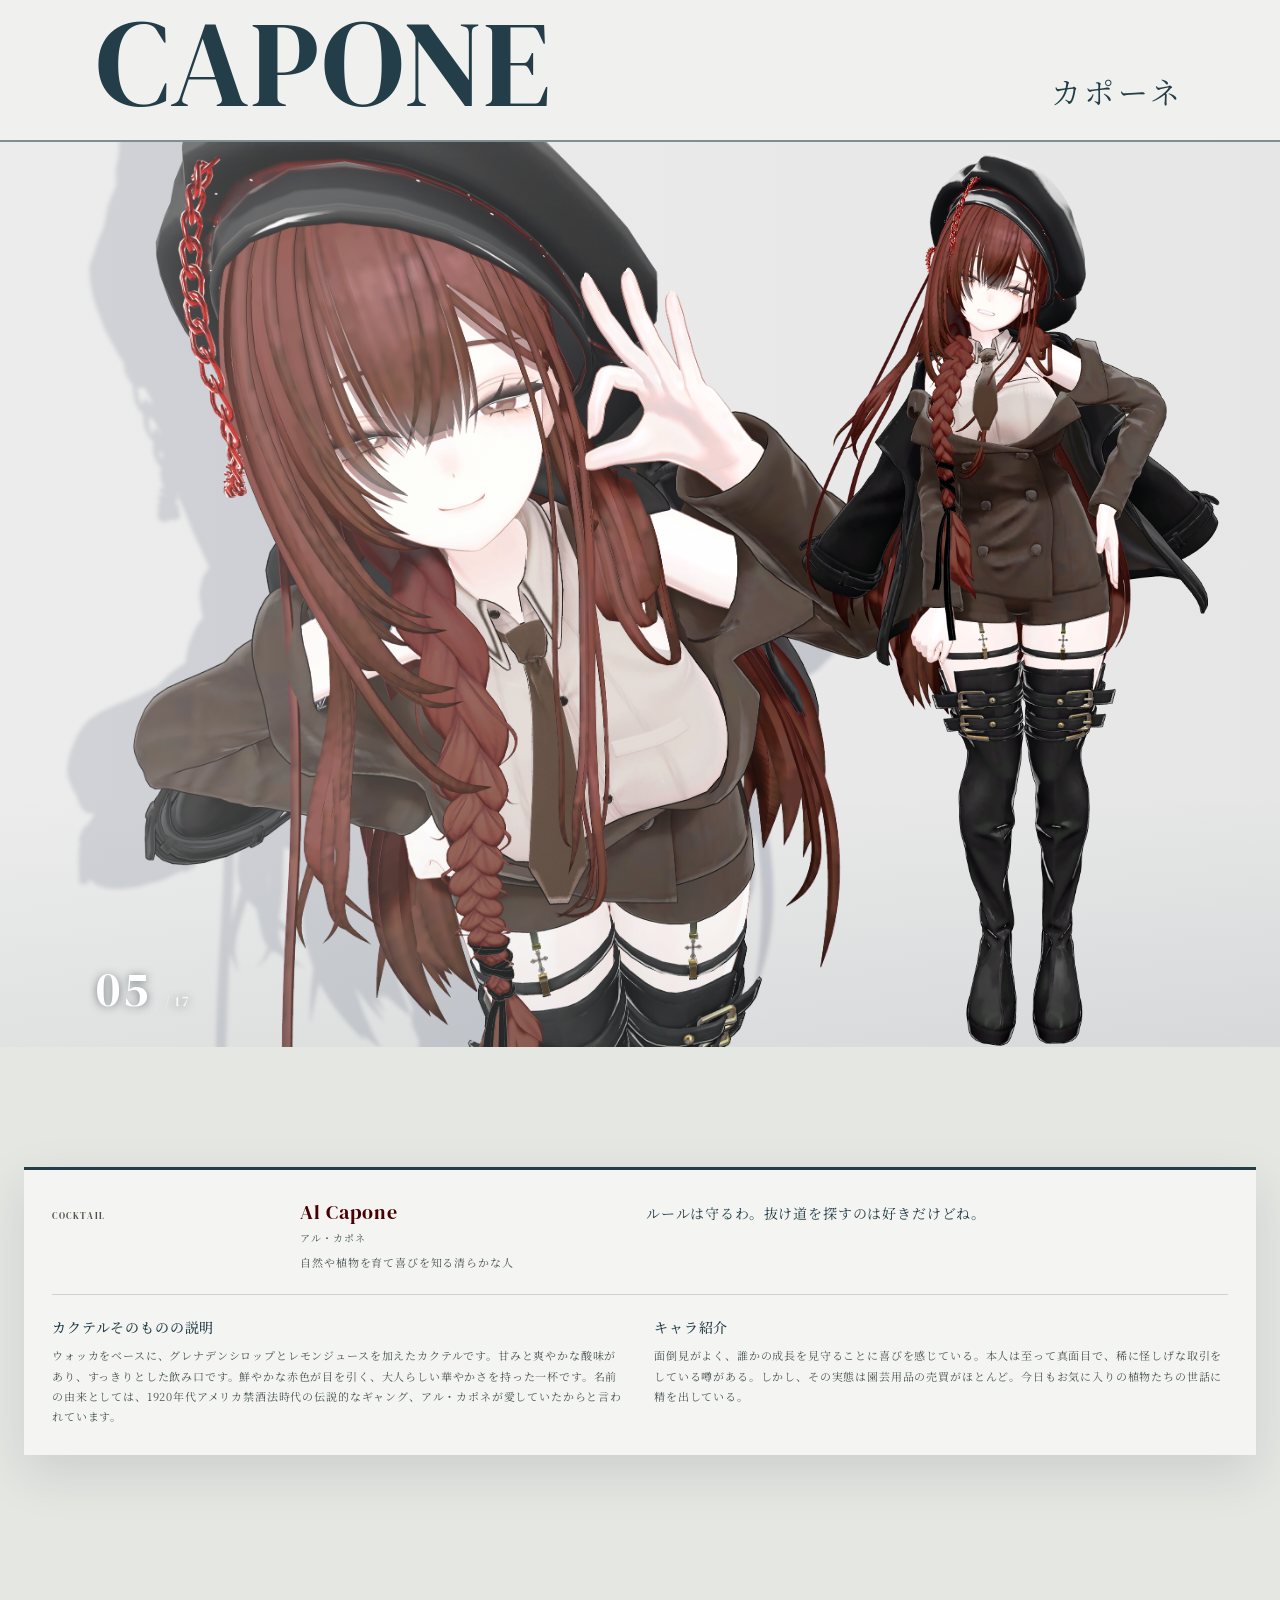
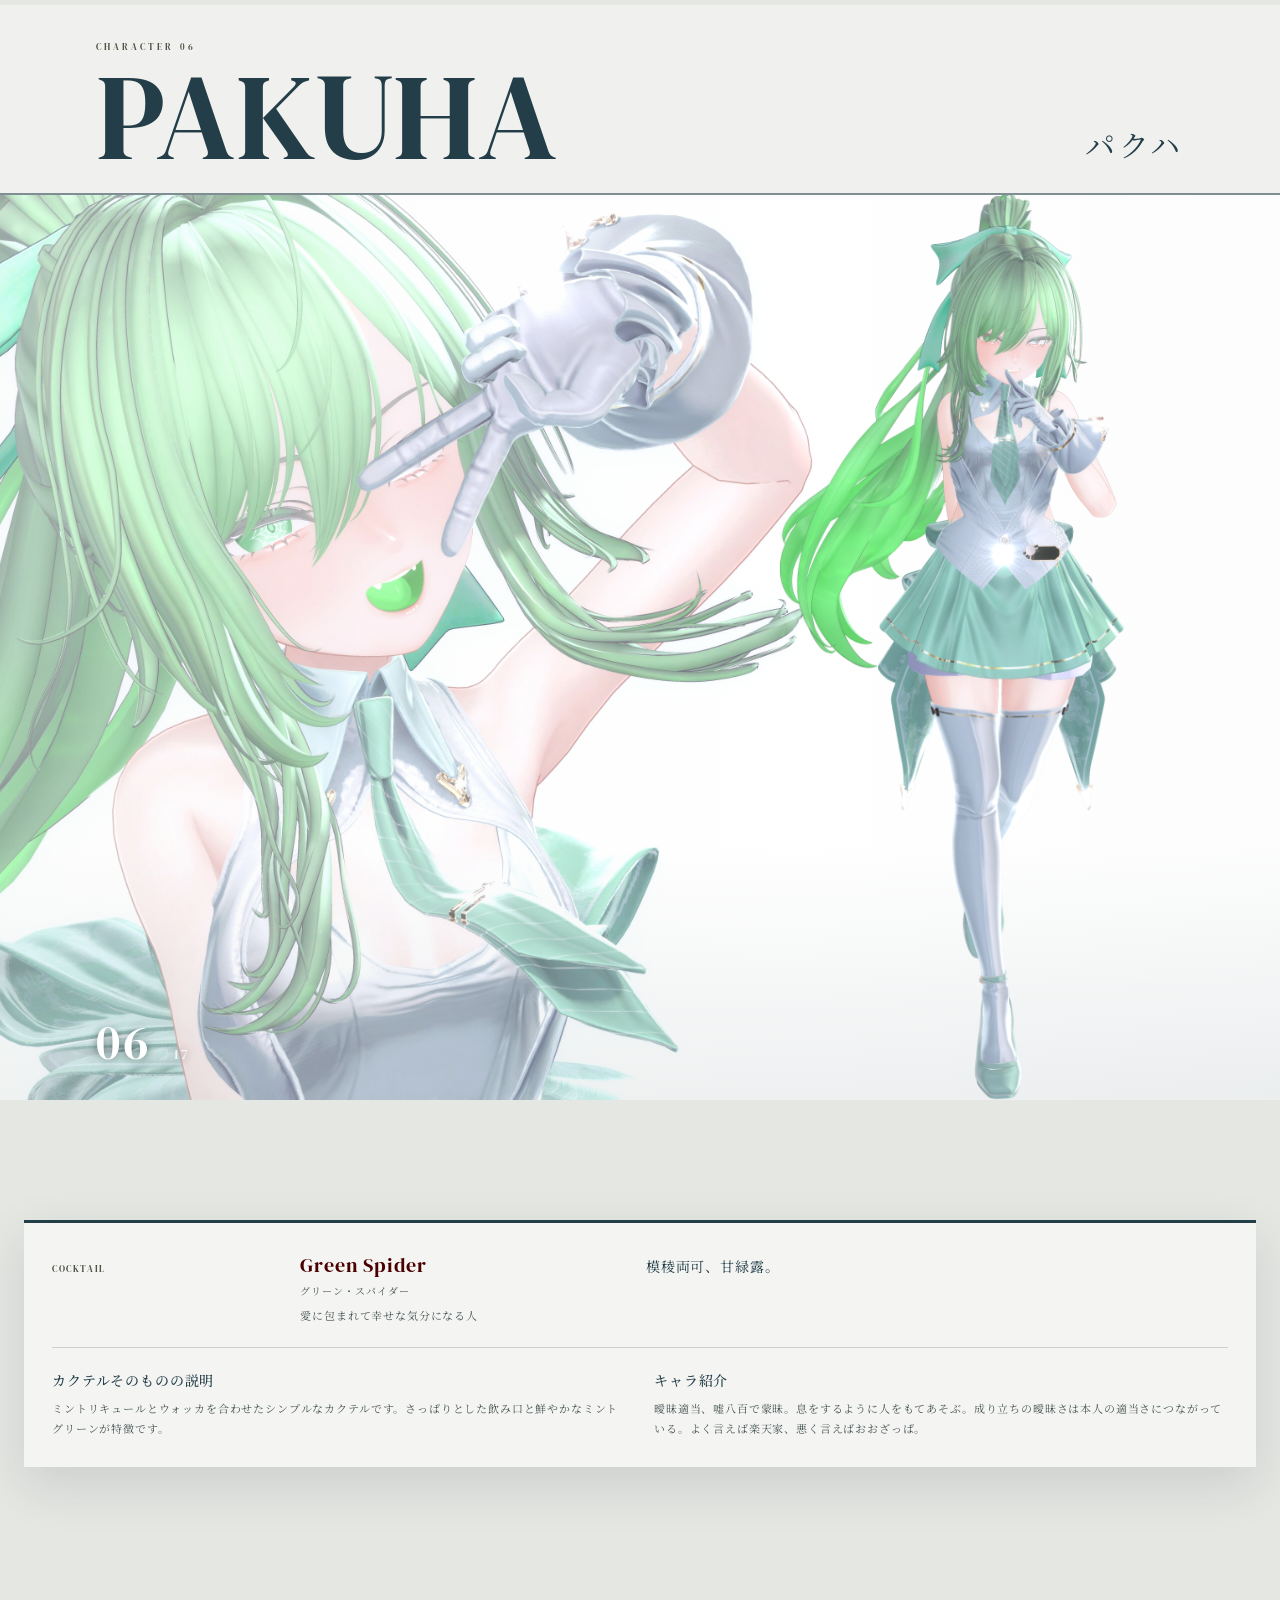
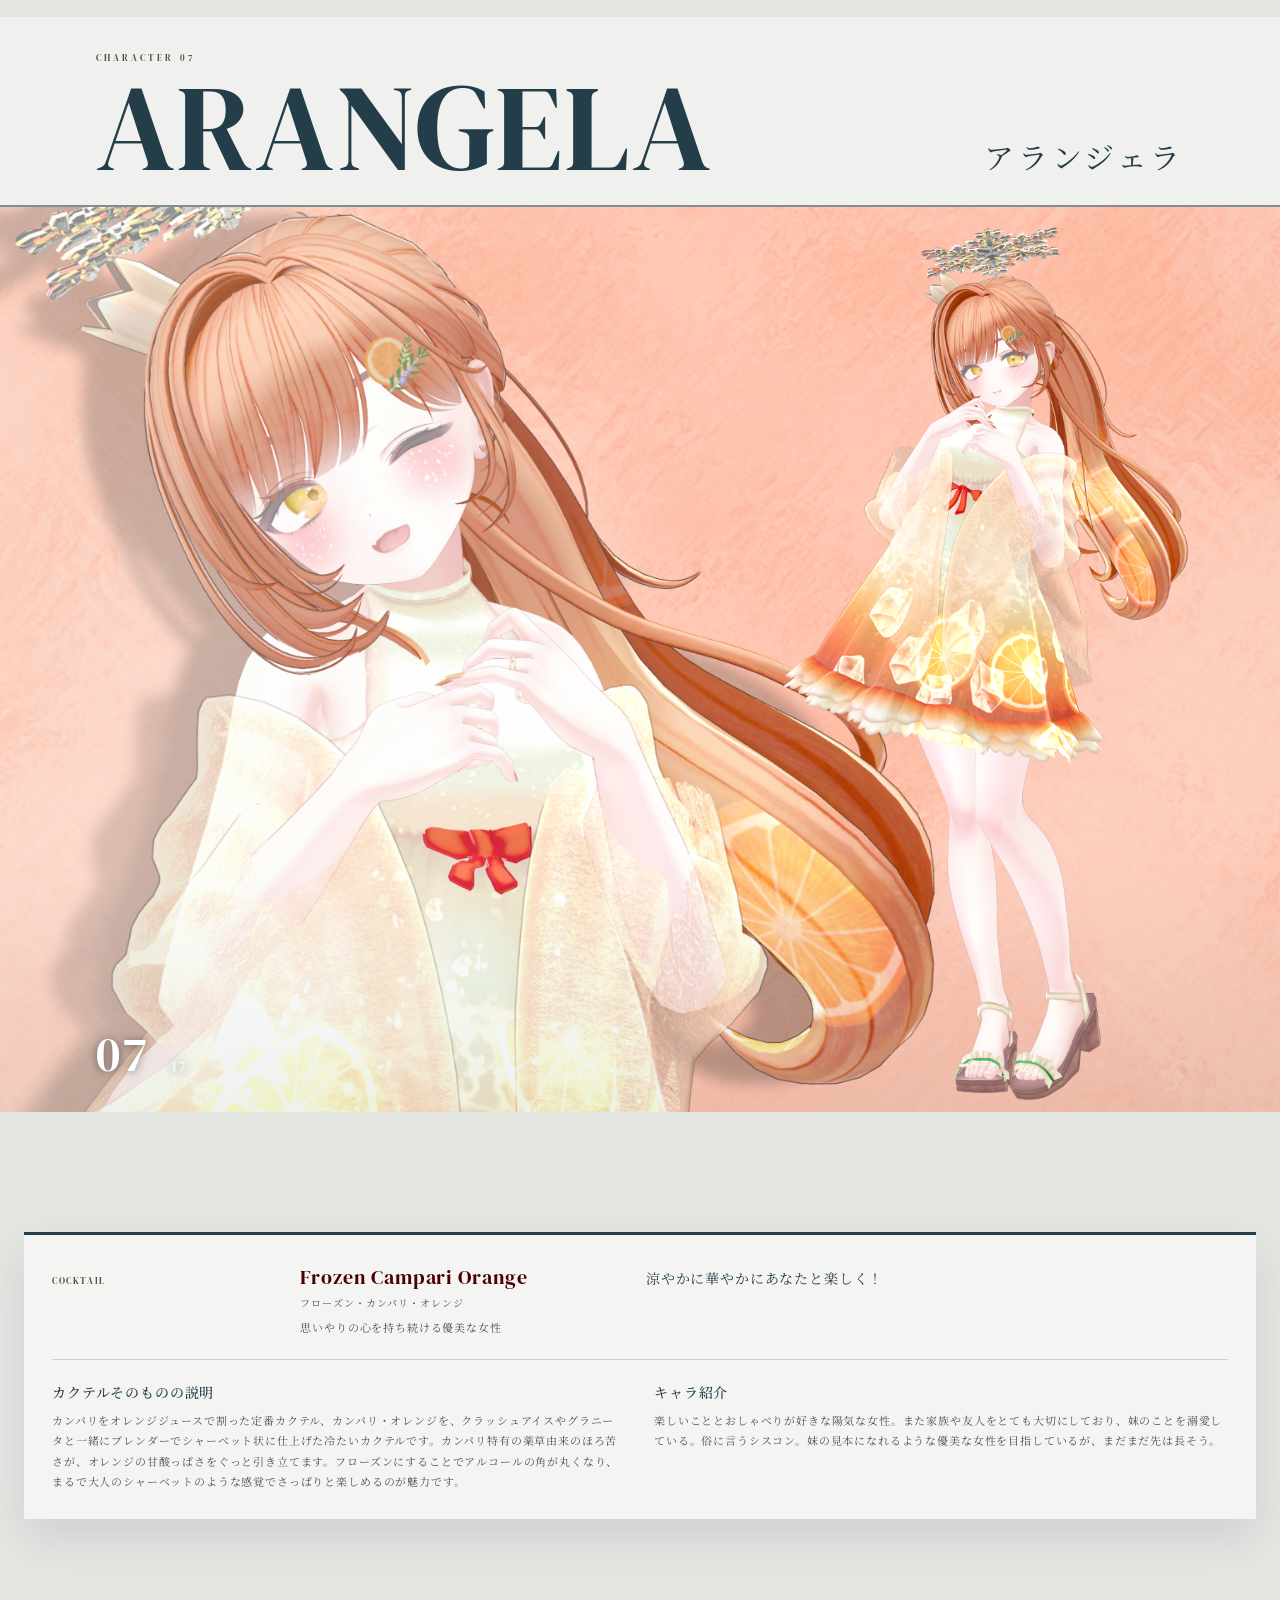
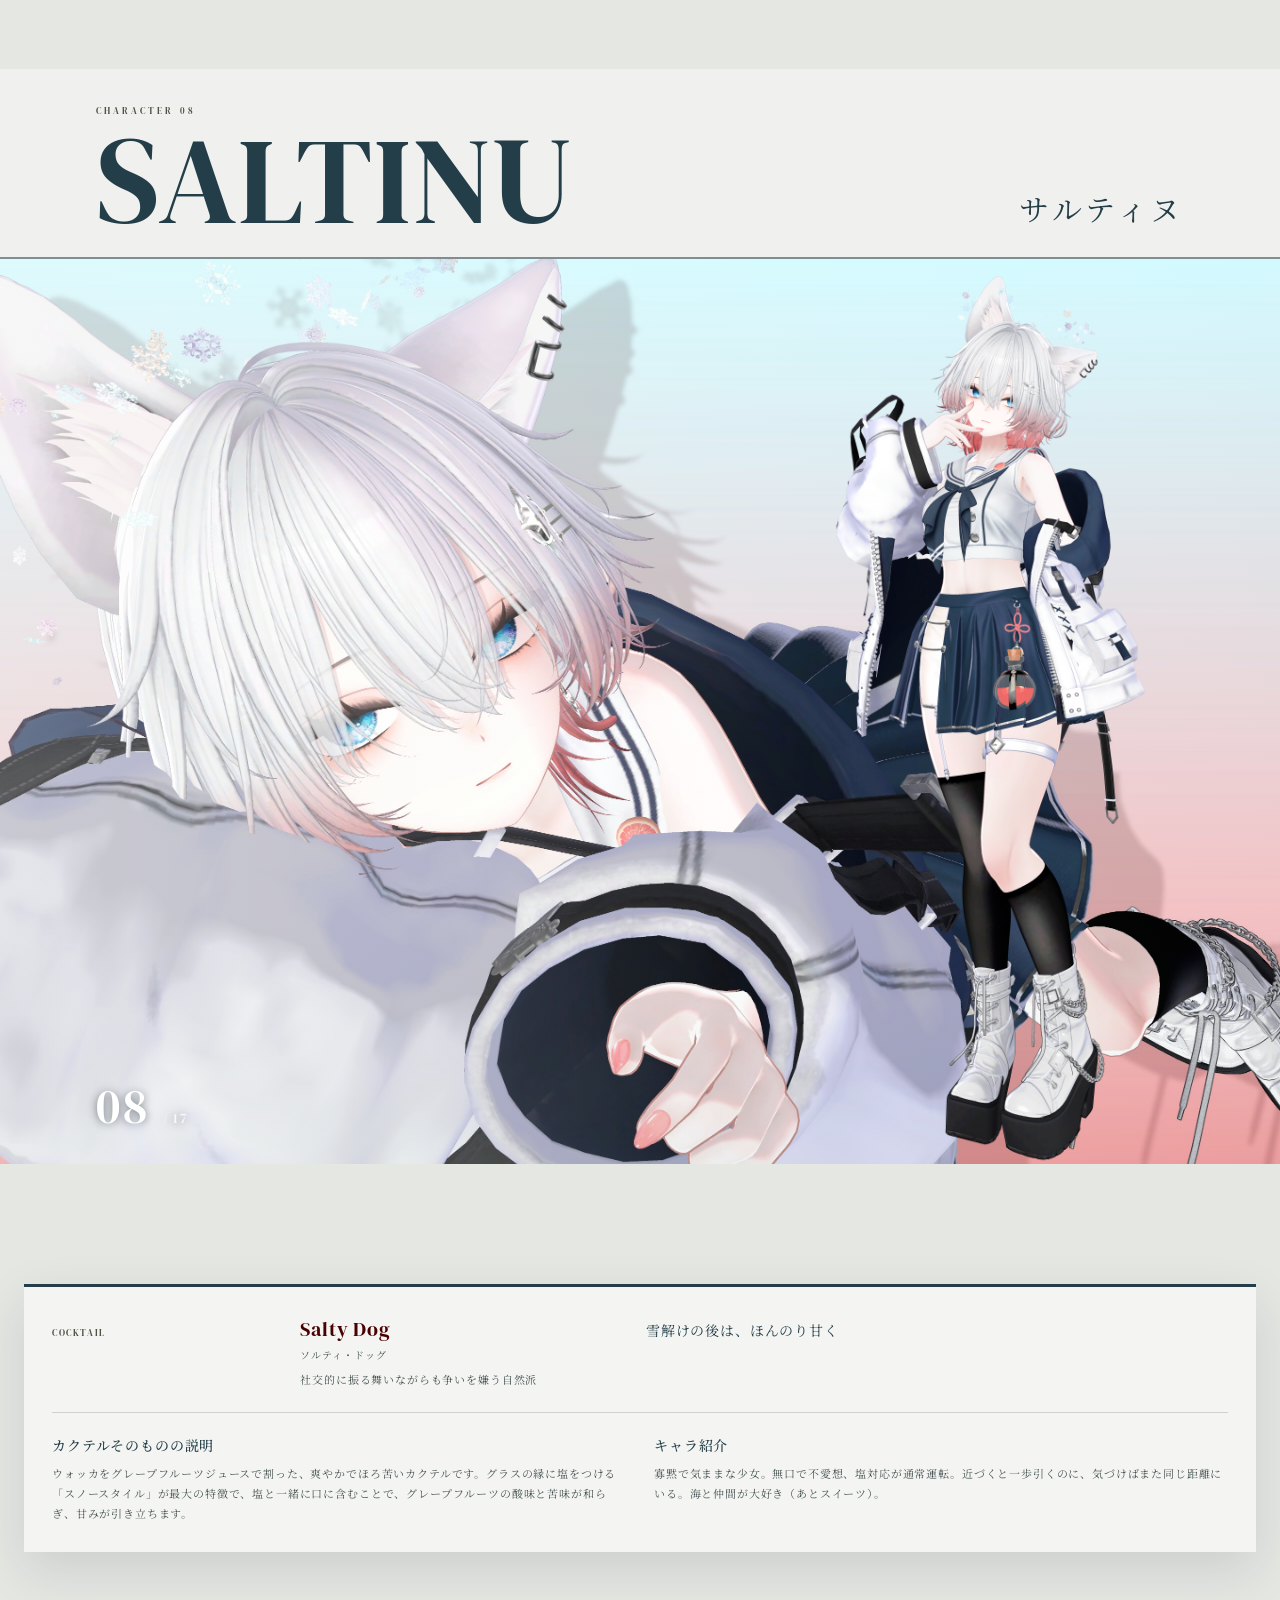
==== commit 09546c13: "Keep footer copyright clear of the view toggle pill" ====
--- a/character.html
+++ b/character.html
@@ -5,7 +5,7 @@
   <meta name="theme-color" content="#233e48"><title>Character | MeshiGiji Cocktail</title>
   <meta name="description" content="カクテルをもとに生まれたキャラクターたちの紹介。">
   <link rel="preconnect" href="https://fonts.googleapis.com"><link rel="preconnect" href="https://fonts.gstatic.com" crossorigin>
-  <link href="https://fonts.googleapis.com/css2?family=DM+Serif+Display:ital@0;1&family=Noto+Serif+JP:wght@400;500;600&display=swap" rel="stylesheet"><link rel="stylesheet" href="style.css?v=20261111-3">
+  <link href="https://fonts.googleapis.com/css2?family=DM+Serif+Display:ital@0;1&family=Noto+Serif+JP:wght@400;500;600&display=swap" rel="stylesheet"><link rel="stylesheet" href="style.css?v=20261111-4">
 </head>
 <body>
   <header class="site-header">
--- a/style.css
+++ b/style.css
@@ -220,7 +220,7 @@
 .text-link span { font-size: 17px; }
 .site-footer { min-height: 108px; padding: 28px clamp(22px, 6vw, 96px); position: relative; display: flex; align-items: center; justify-content: space-between; color: var(--cream); background: #172f38; }
 .footer-brand { position: static; transform: none; font-size: 16px; }
-.site-footer > span { color: var(--mist); font: 9px var(--serif); letter-spacing: .16em; }
+.site-footer > span { color: var(--mist); font: 9px var(--serif); letter-spacing: .16em; margin-right: 140px; }
 
 /* Schedule and joining information */
 .schedule-content, .information-content { max-width: 1180px; margin: 0 auto; padding: clamp(64px, 9vw, 120px) clamp(24px, 7vw, 100px); }
@@ -289,7 +289,7 @@
   .closing::after { right: 4%; bottom: 22px; }
   .site-footer { min-height: 96px; }
   .footer-brand { font-size: 14px; }
-  .site-footer > span { font-size: 8px; }
+  .site-footer > span { font-size: 8px; margin-right: 132px; }
   .layer-link { min-height: 98px; padding: 17px 18px; grid-template-columns: 42px 1fr 24px; gap: 12px; }
   .layer-link:hover { padding-left: 22px; }
   .layer-index { font-size: 14px; }
@@ -737,7 +737,7 @@
   html[data-view="pc"] .closing::after { right: 8%; bottom: 40px; }
   html[data-view="pc"] .site-footer { min-height: 108px; }
   html[data-view="pc"] .footer-brand { font-size: 16px; }
-  html[data-view="pc"] .site-footer > span { font-size: medium; }
+  html[data-view="pc"] .site-footer > span { font-size: medium; margin-right: 140px; }
   html[data-view="pc"] .layer-link { min-height: 112px; padding: 20px clamp(20px, 4vw, 42px); grid-template-columns: 70px 1fr 30px; gap: 22px; }
   html[data-view="pc"] .layer-link:hover { padding-left: clamp(25px, 4.5vw, 48px); }
   html[data-view="pc"] .layer-index { font-size: medium; }
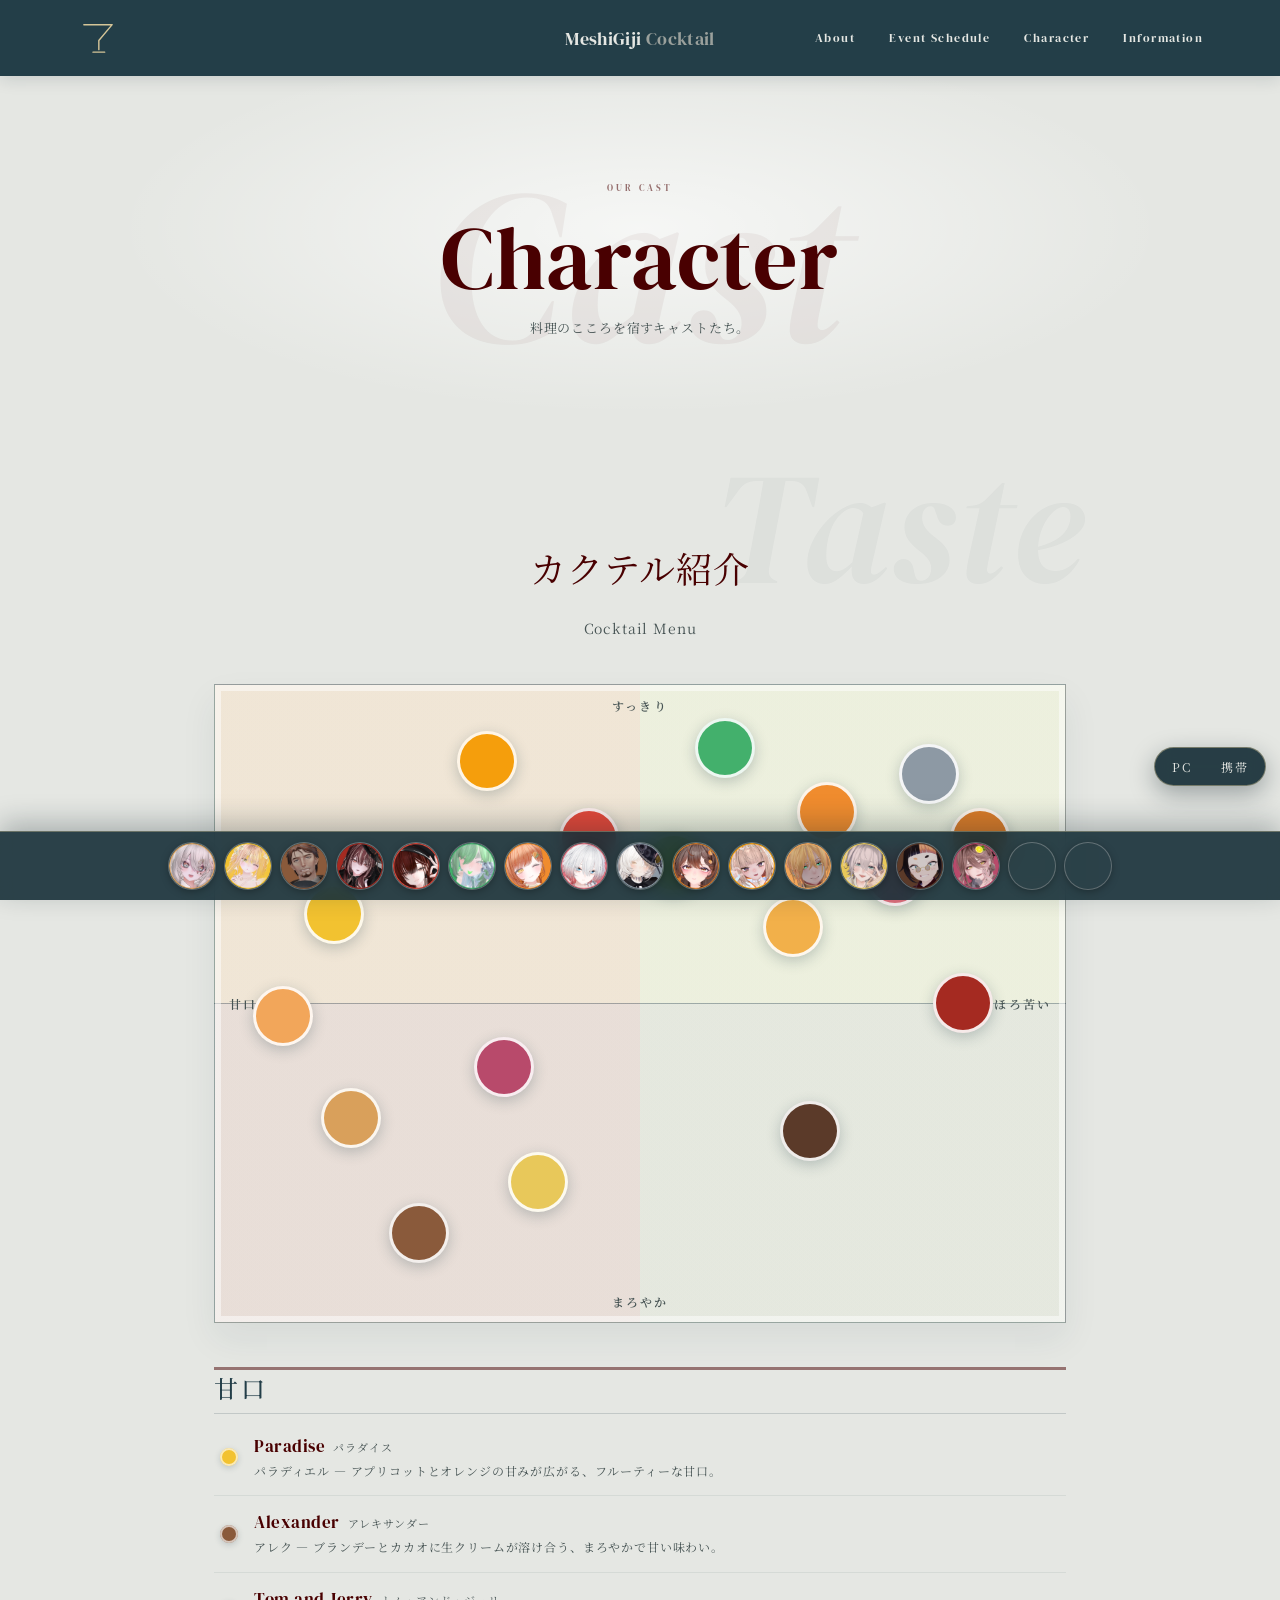
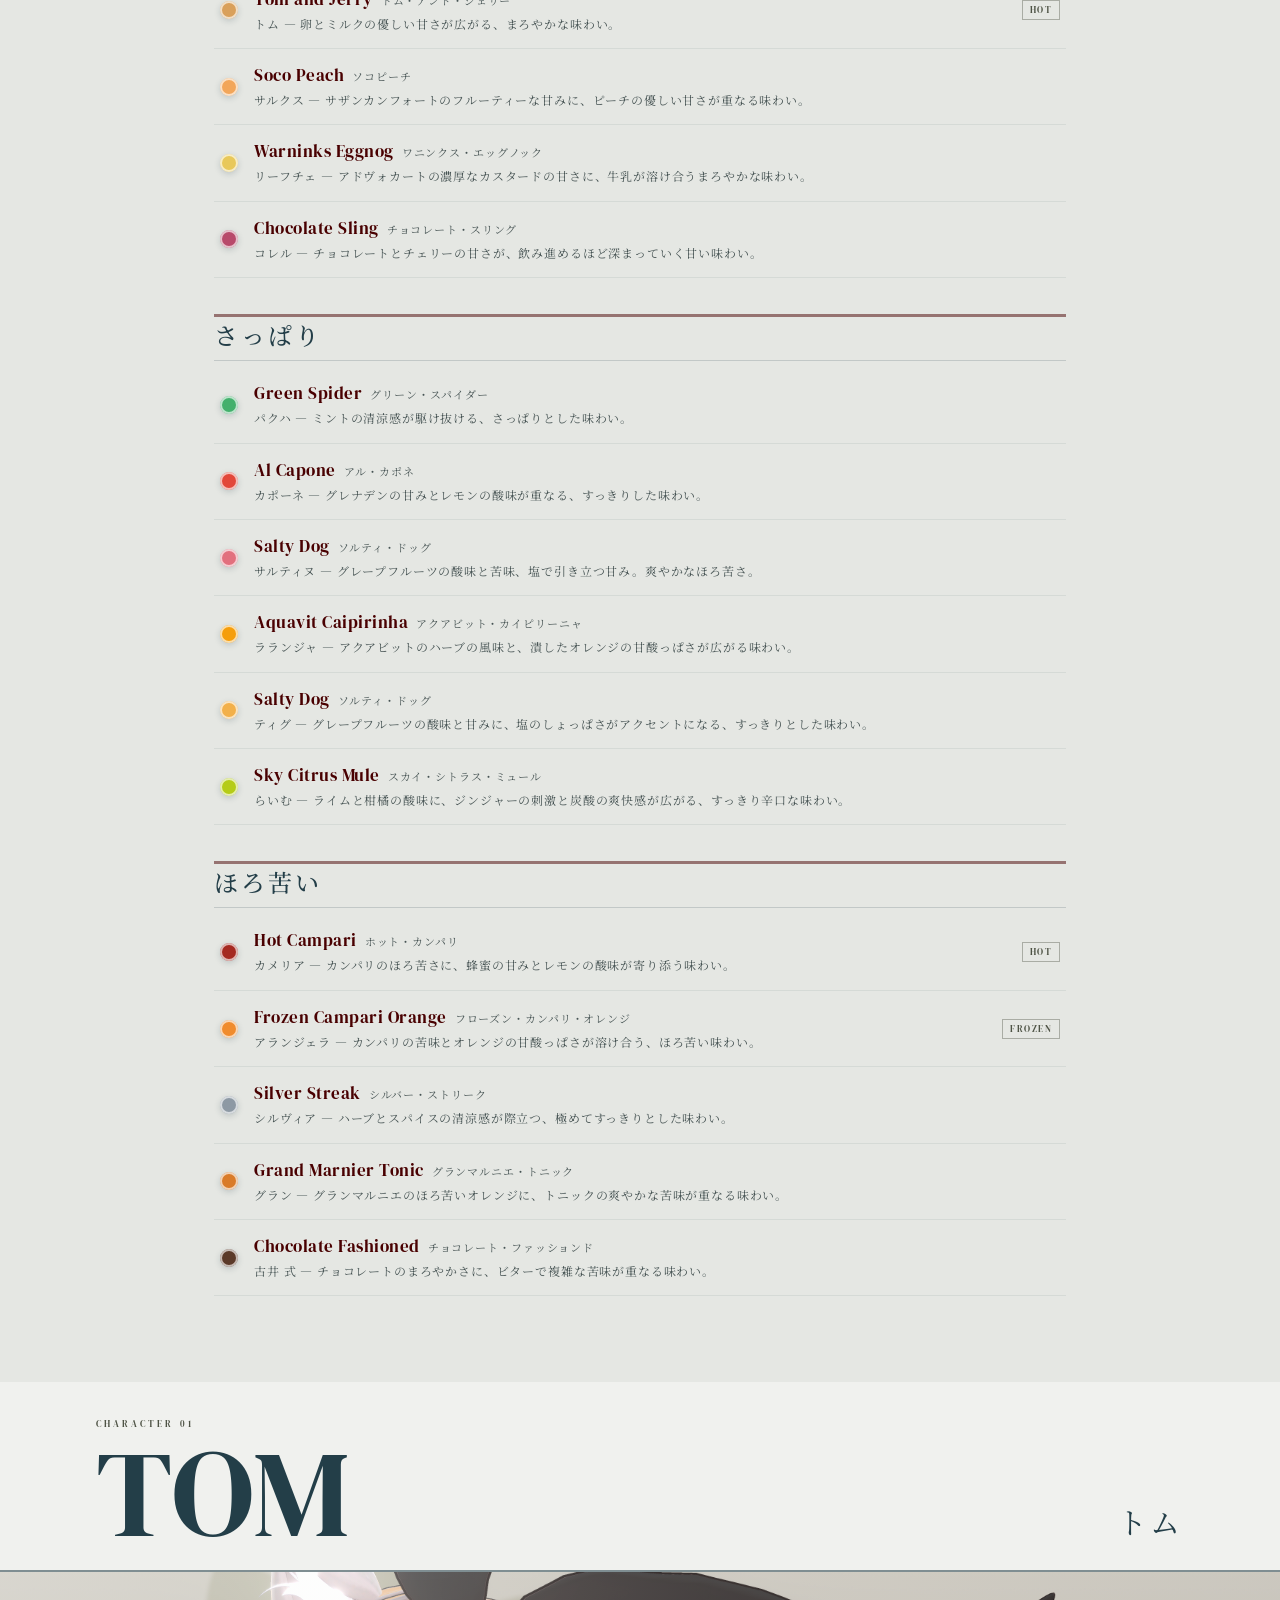
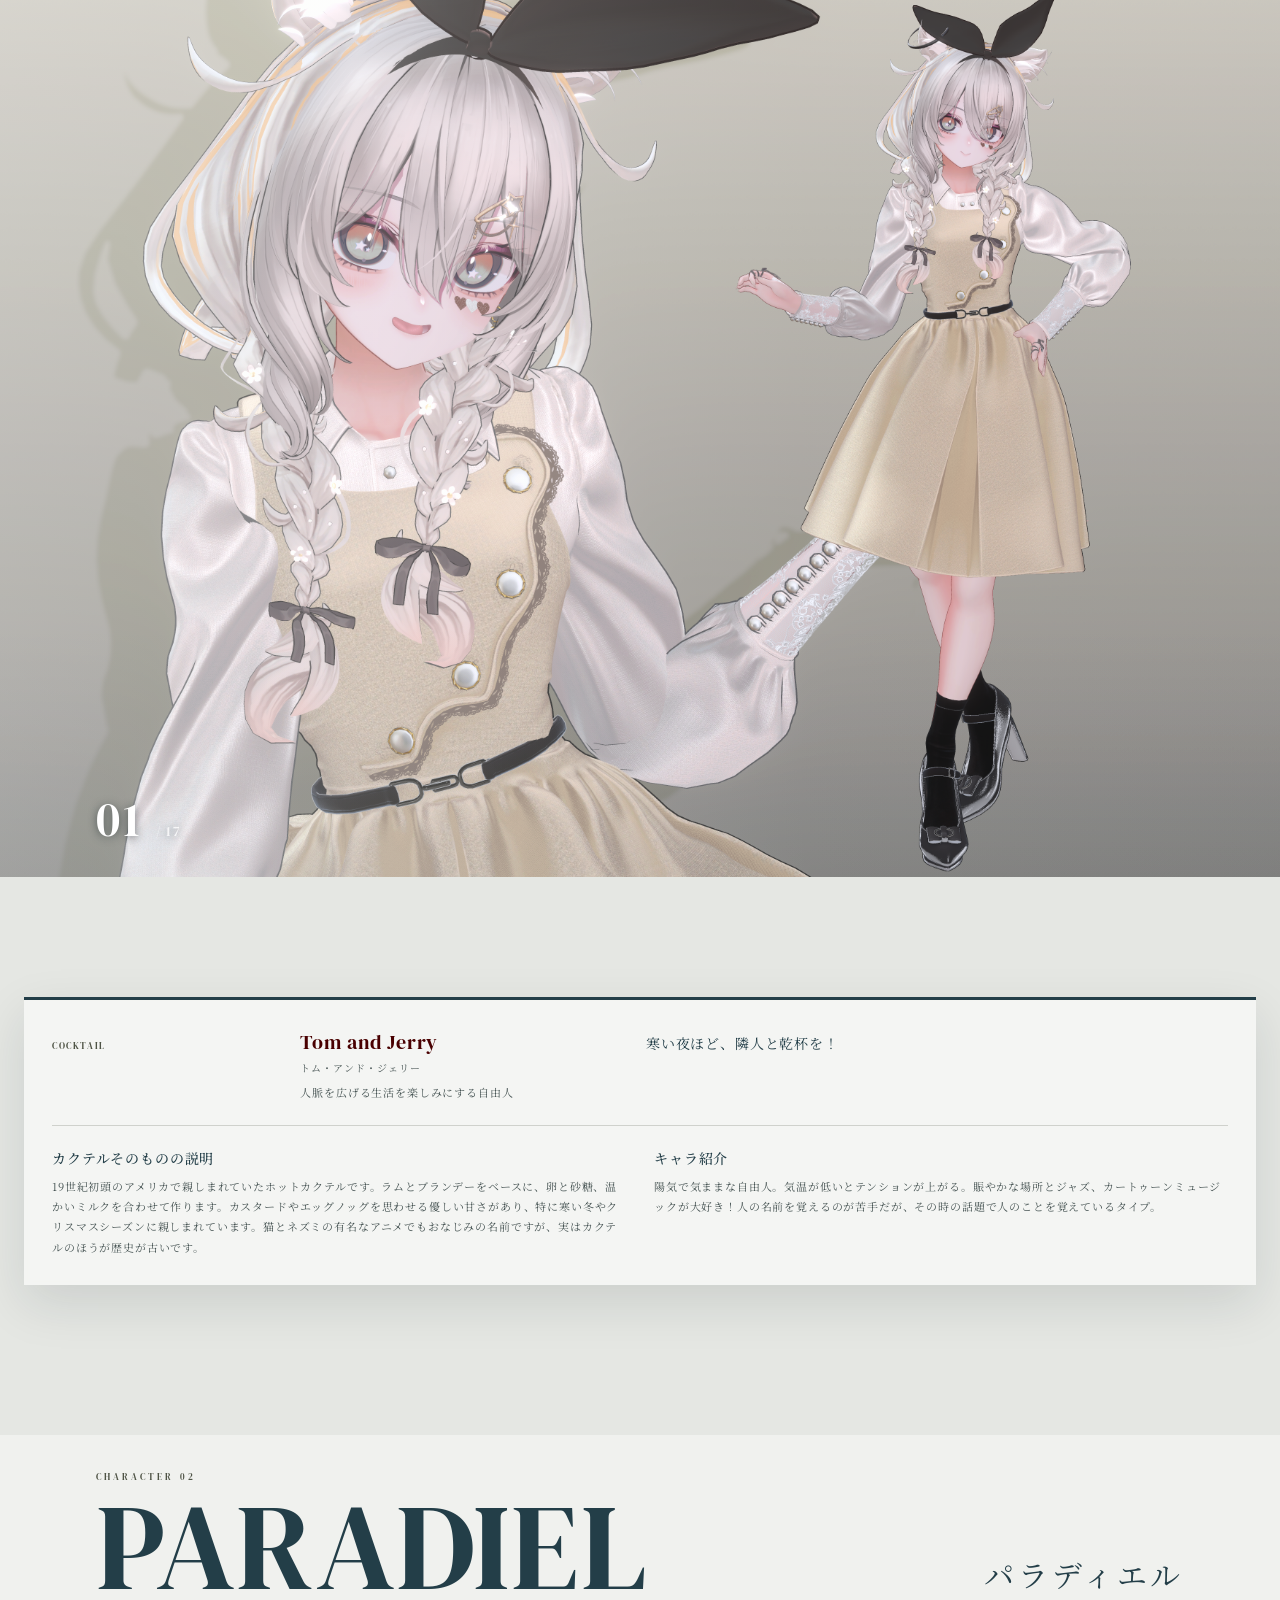
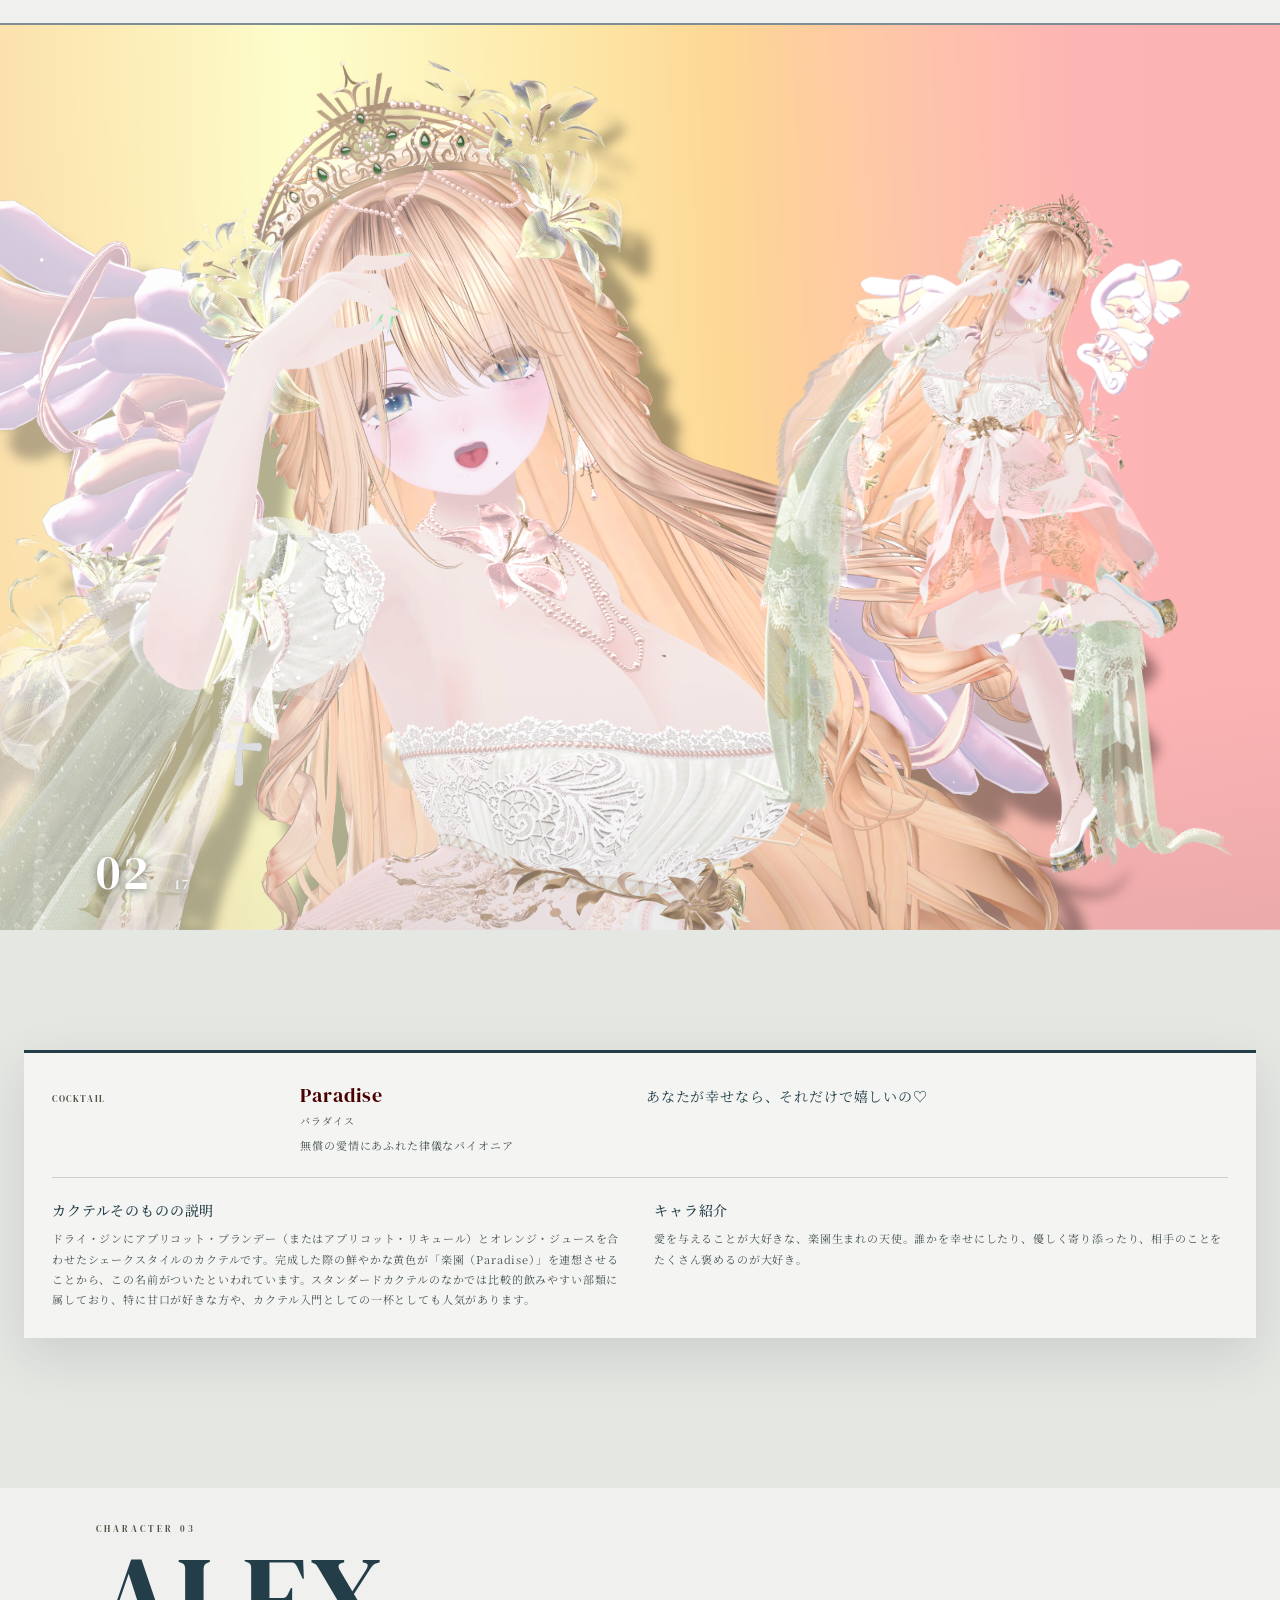
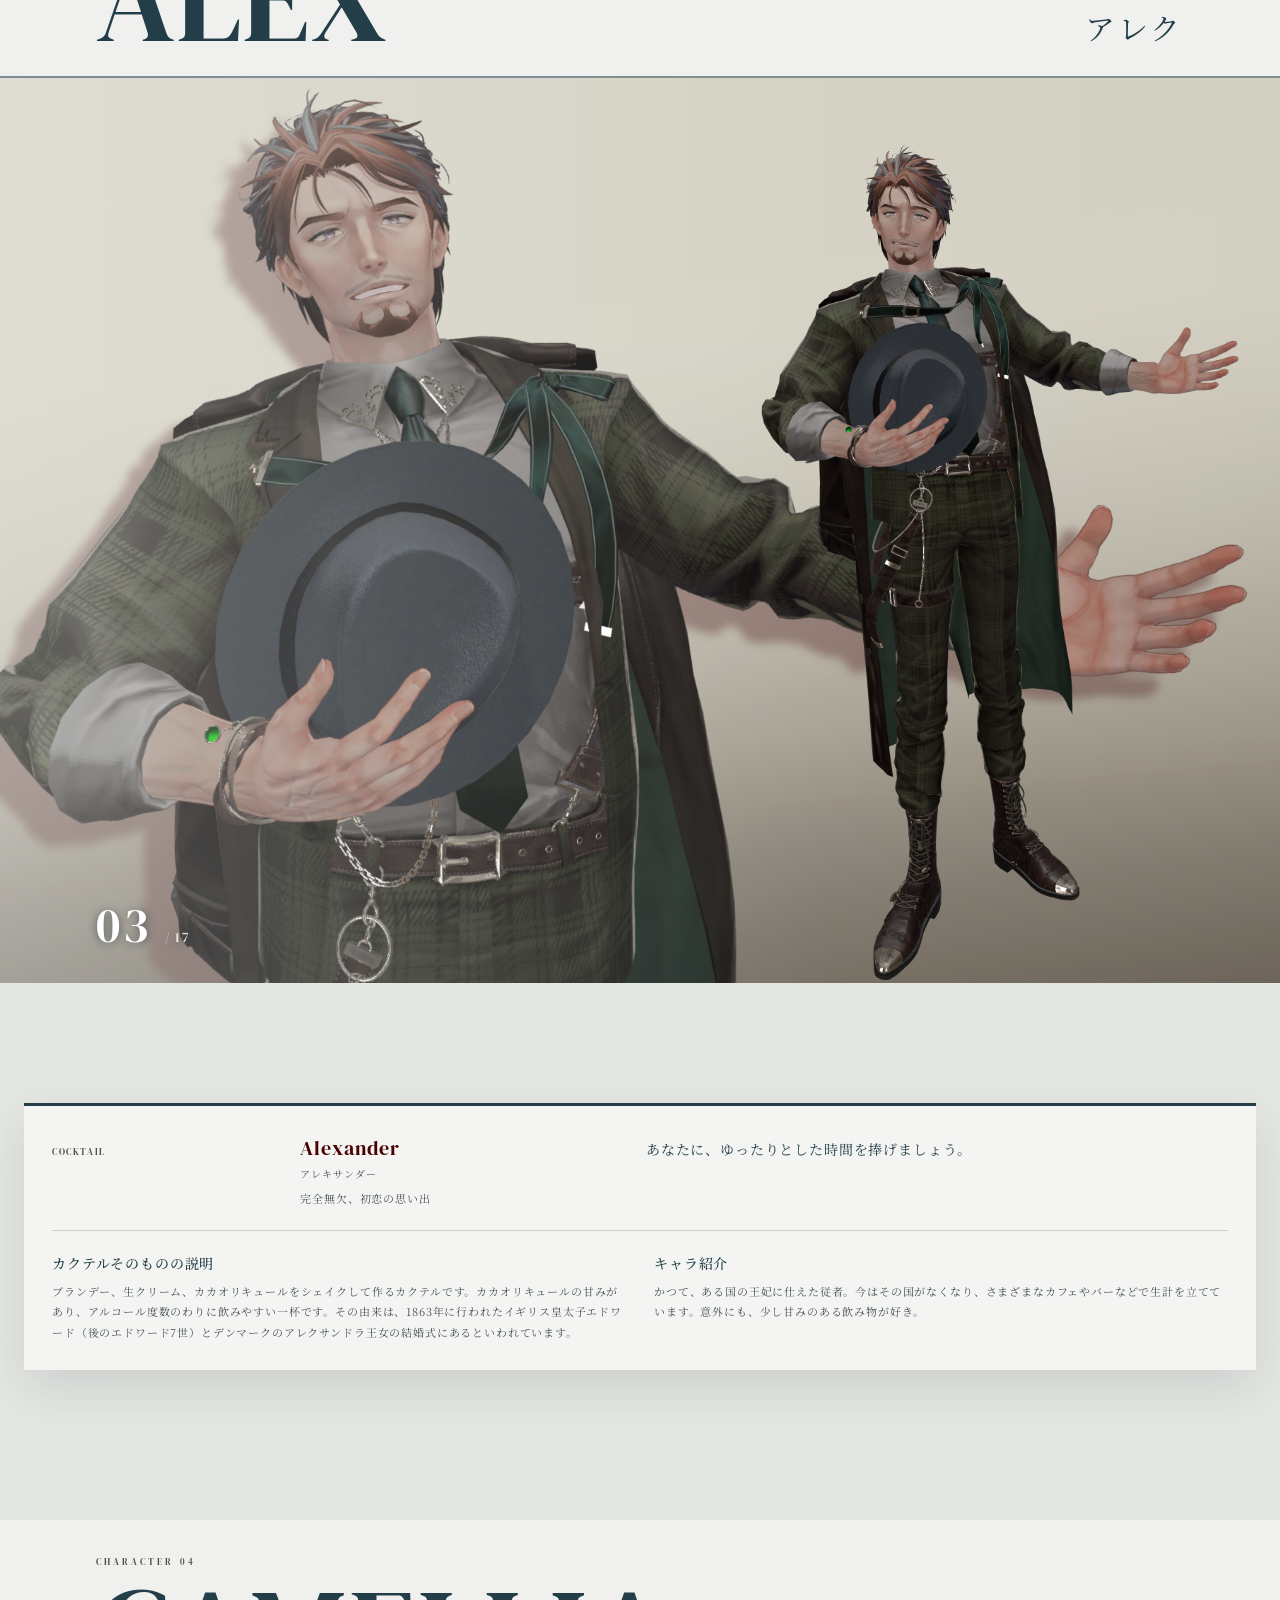
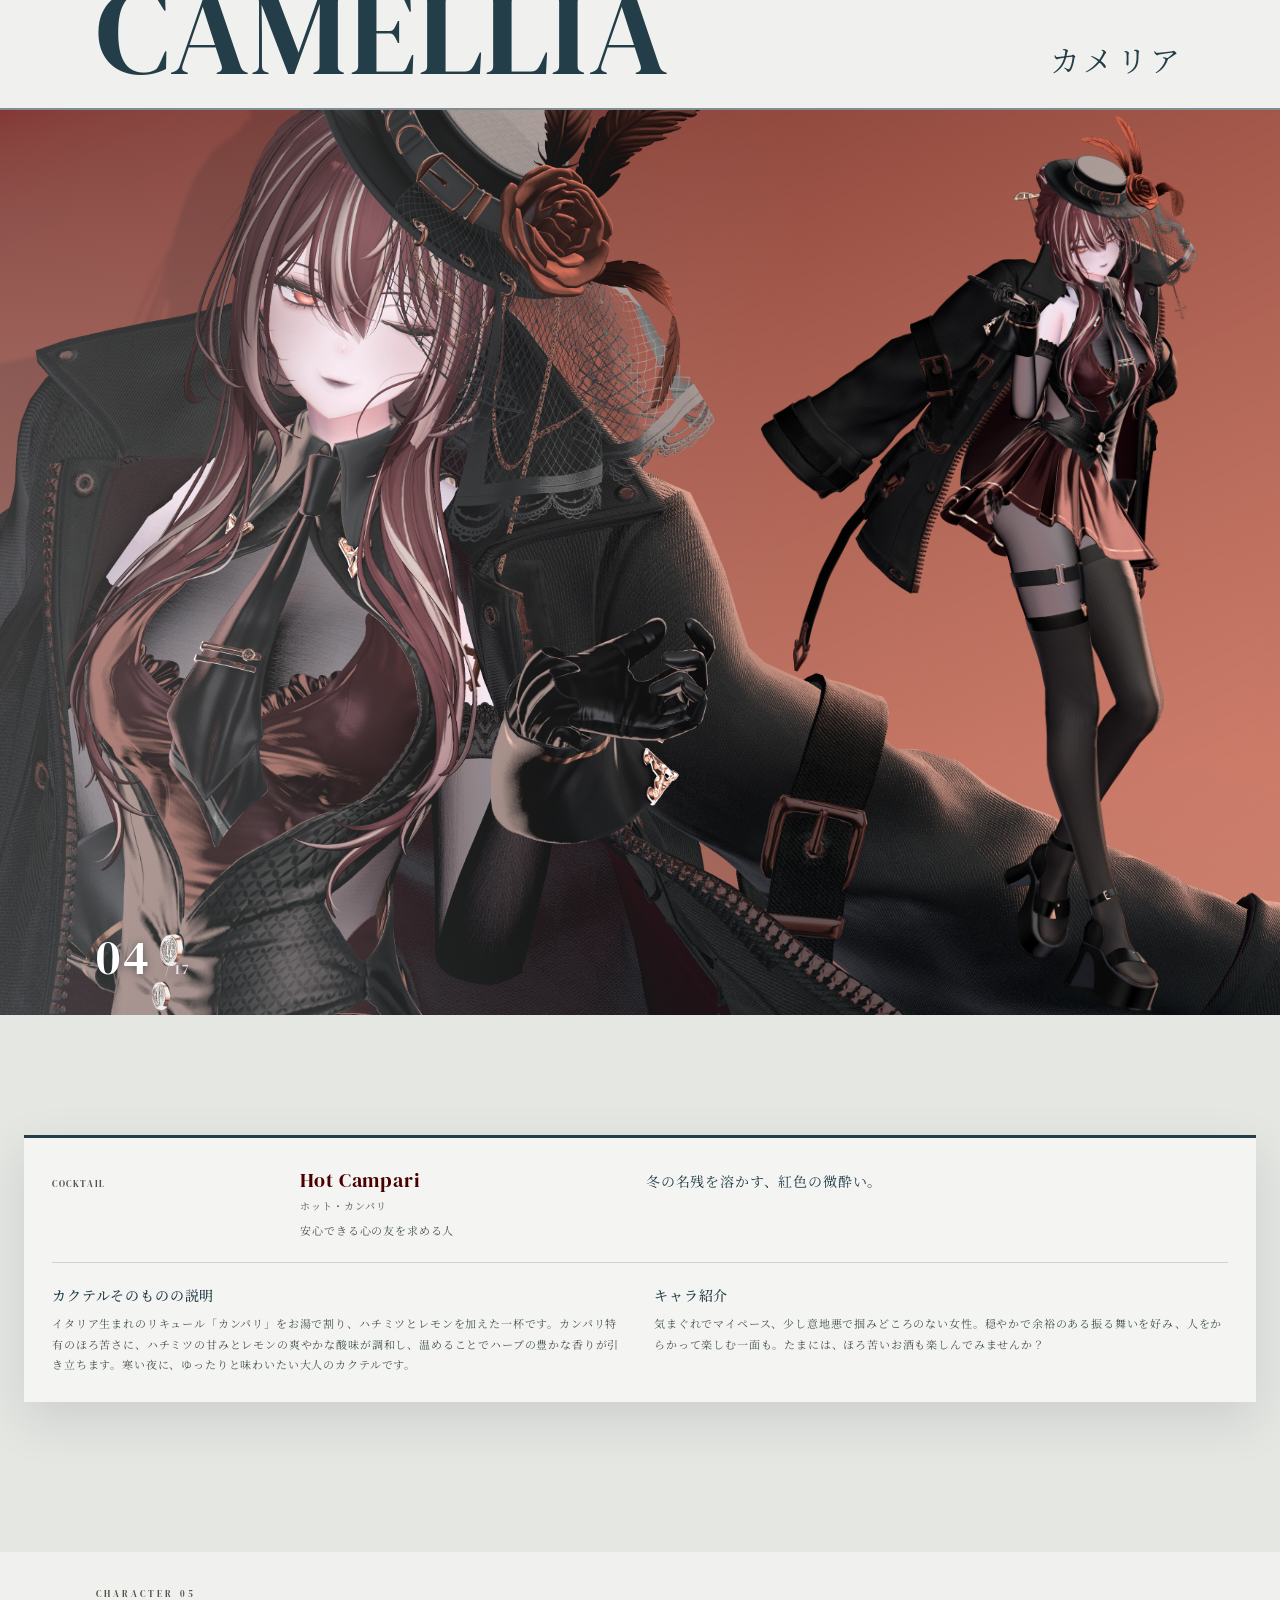
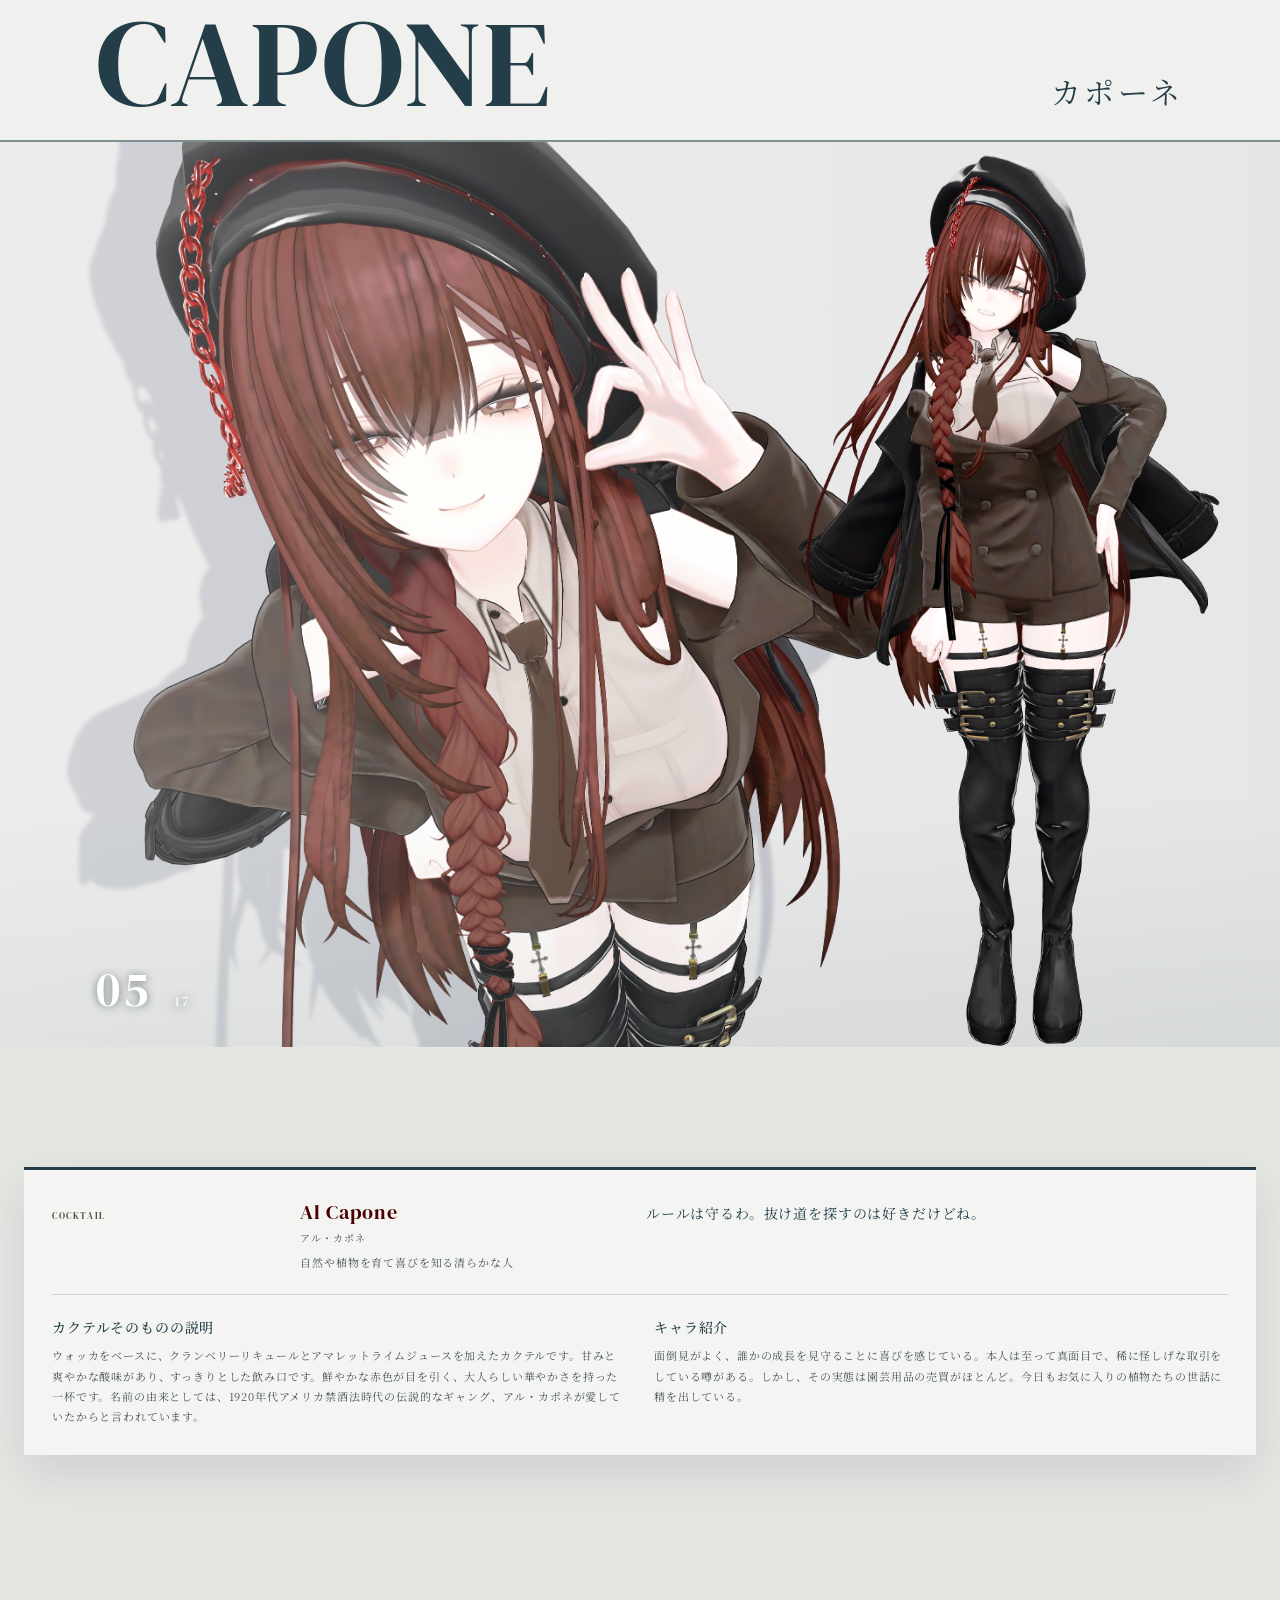
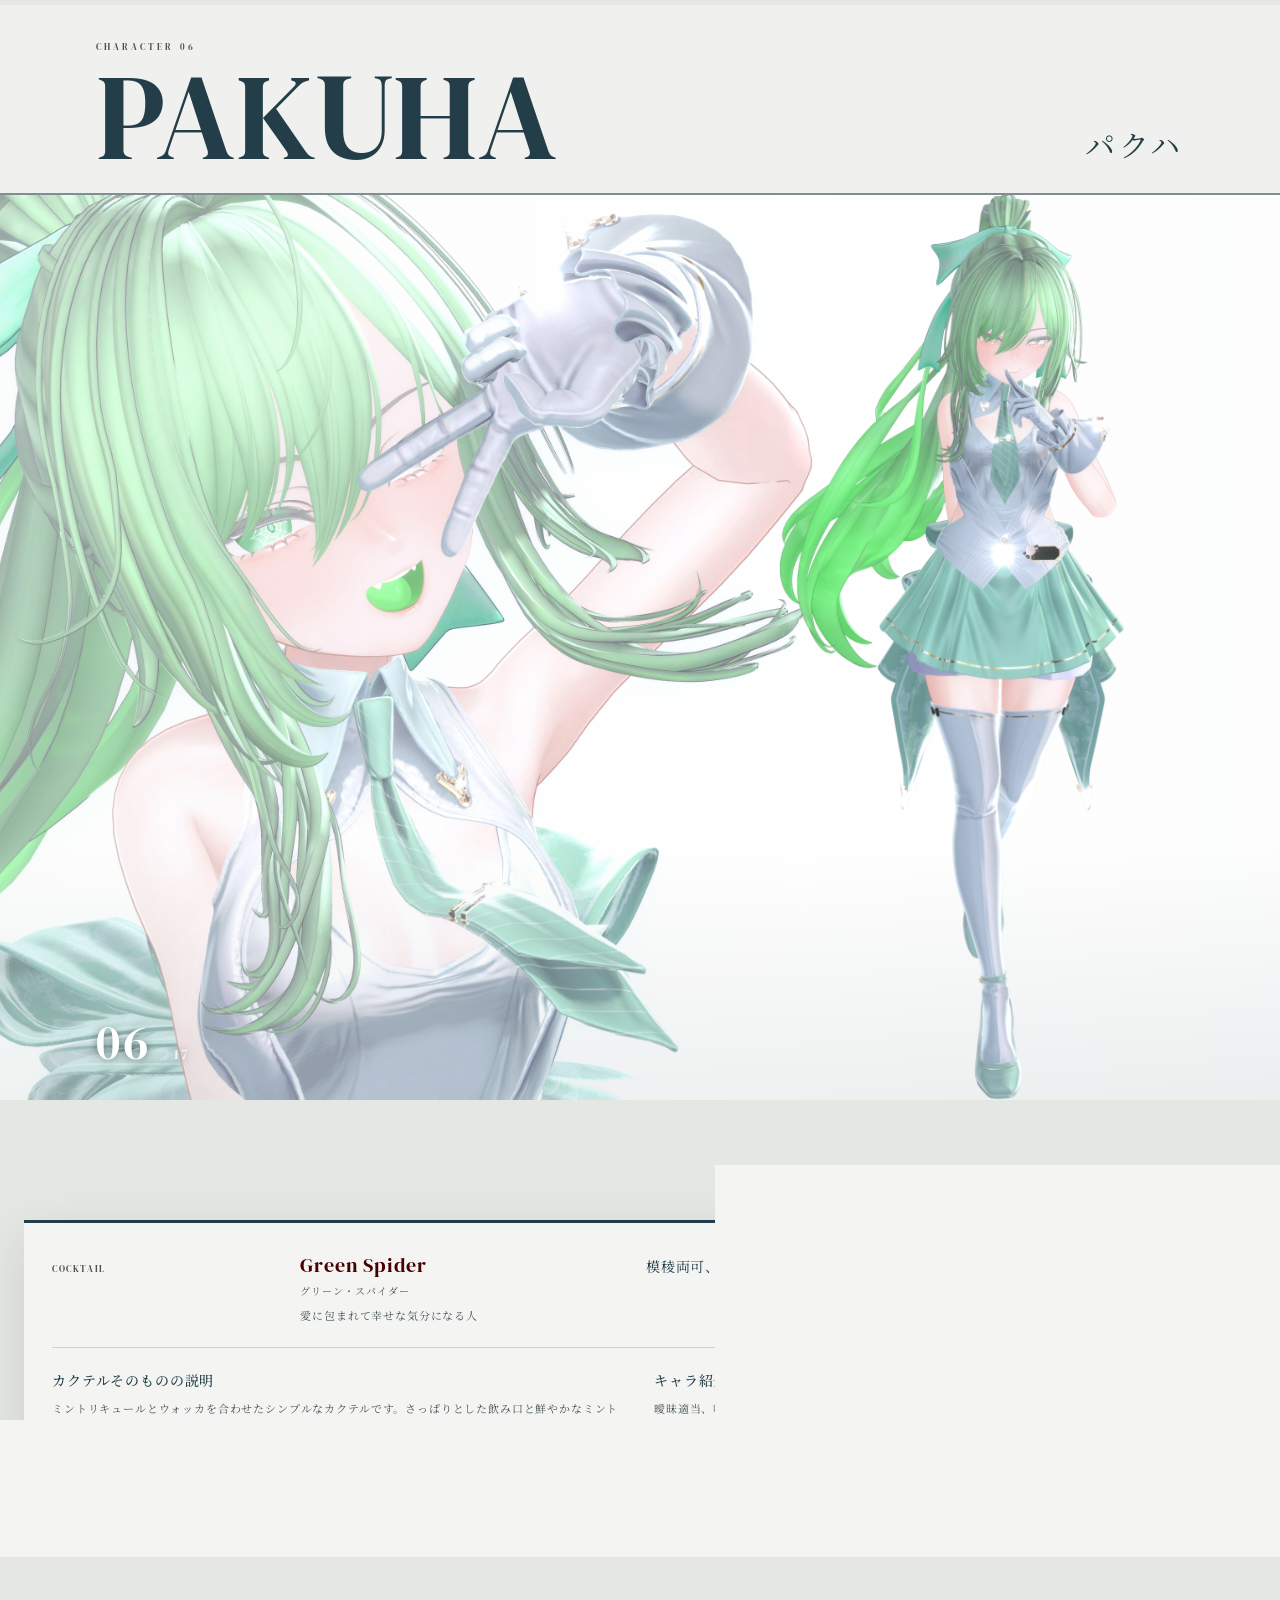
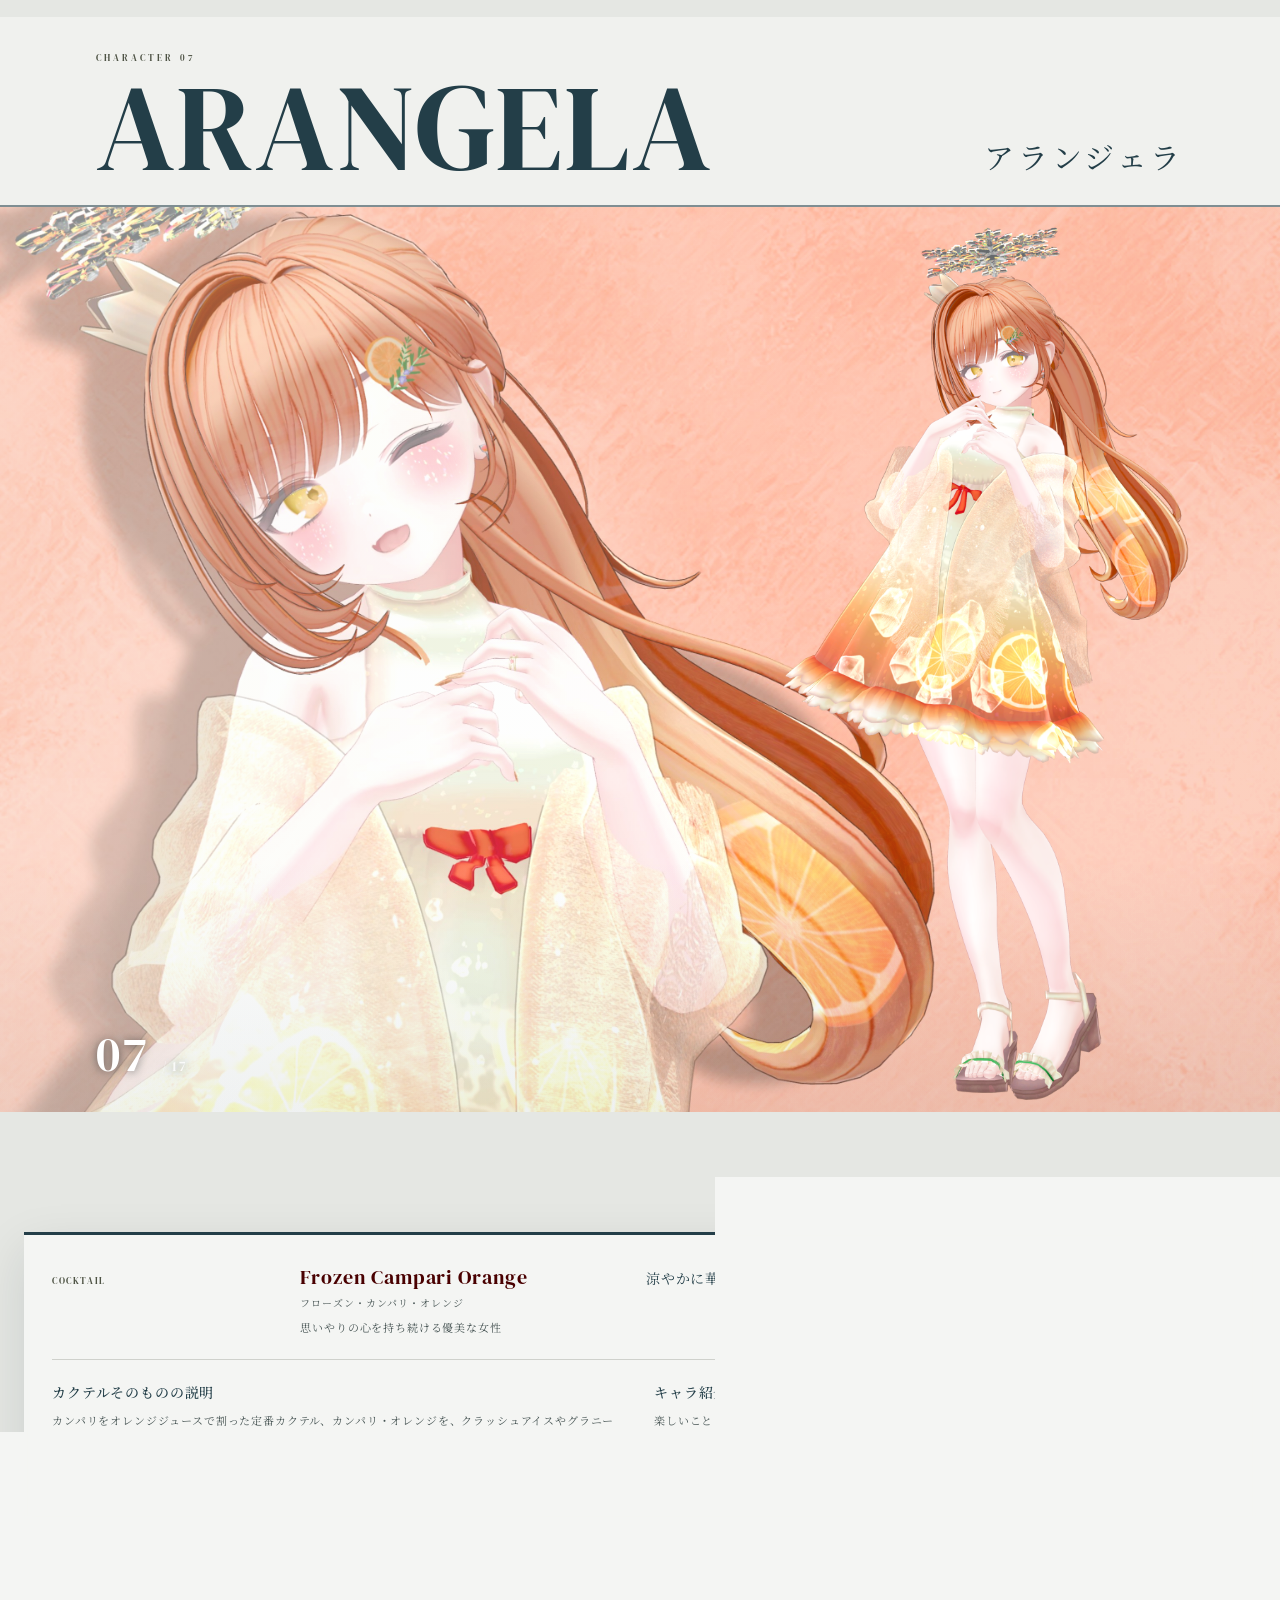
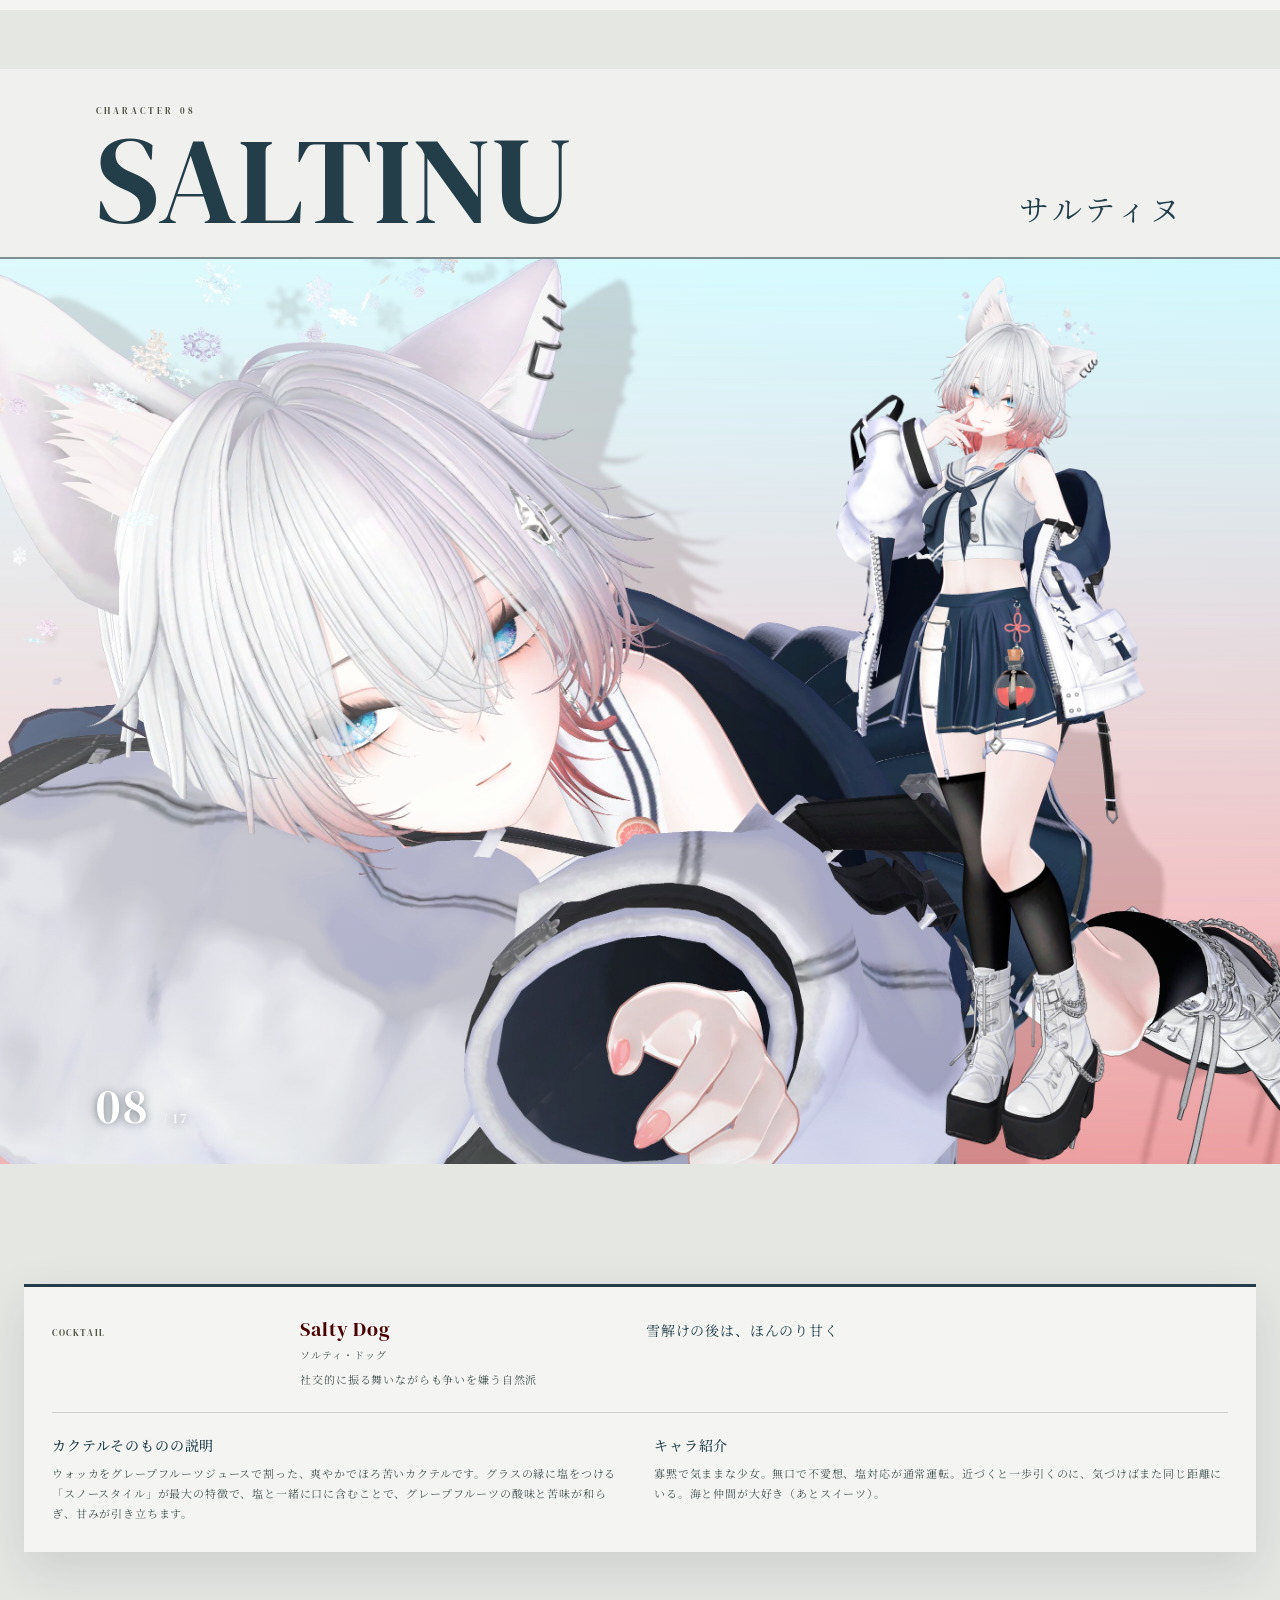
==== commit f94a98b3: "Fix Al Capone cocktail ingredients" ====
--- a/character.html
+++ b/character.html
@@ -122,7 +122,7 @@
     </section>
     <section class="character-info-band" id="capone-profile" aria-label="カポーネの紹介">
       <div class="band-copy band-copy--cocktail"><span>COCKTAIL</span><h3>Al Capone<span class="cocktail-reading">アル・カポネ</span></h3><p class="band-quote">ルールは守るわ。抜け道を探すのは好きだけどね。</p><p class="band-motto">自然や植物を育て喜びを知る清らかな人</p></div>
-      <div class="band-copy"><h3>カクテルそのものの説明</h3><p>ウォッカをベースに、グレナデンシロップとレモンジュースを加えたカクテルです。甘みと爽やかな酸味があり、すっきりとした飲み口です。鮮やかな赤色が目を引く、大人らしい華やかさを持った一杯です。名前の由来としては、1920年代アメリカ禁酒法時代の伝説的なギャング、アル・カポネが愛していたからと言われています。</p></div>
+      <div class="band-copy"><h3>カクテルそのものの説明</h3><p>ウォッカをベースに、クランベリーリキュールとアマレットライムジュースを加えたカクテルです。甘みと爽やかな酸味があり、すっきりとした飲み口です。鮮やかな赤色が目を引く、大人らしい華やかさを持った一杯です。名前の由来としては、1920年代アメリカ禁酒法時代の伝説的なギャング、アル・カポネが愛していたからと言われています。</p></div>
       <div class="band-copy"><h3>キャラ紹介</h3><p>面倒見がよく、誰かの成長を見守ることに喜びを感じている。本人は至って真面目で、稀に怪しげな取引をしている噂がある。しかし、その実態は園芸用品の売買がほとんど。今日もお気に入りの植物たちの世話に精を出している。</p></div>
     </section>
 
--- a/style.css
+++ b/style.css
@@ -406,6 +406,10 @@
   pointer-events: none;
 }
 .hero-glass .glass-accent { stroke: rgba(73,0,1,.55); }
+.hero-circle {
+  position: absolute; left: 50%; top: 50%; transform: translate(-50%, -54%); z-index: 0;
+  width: min(560px, 92vw); height: auto; pointer-events: none;
+}
 .hero .eyebrow, .hero h1, .hero-copy, .hero .round-link, .hero .hero-note { position: relative; z-index: 1; }
 h1.logotype { margin-bottom: 32px; font-size: clamp(58px, 10.5vw, 134px); line-height: .92; letter-spacing: -.015em; }
 h1.logotype .logo-main { display: block; color: var(--wine); font-size: 1em; font-style: normal; }
@@ -492,6 +496,7 @@
   h1.logotype { font-size: clamp(52px, 15vw, 76px); }
   h1.logotype .logo-sub { transform: translateX(.8em); }
   .hero-glass { width: 118px; right: -28px; opacity: .55; }
+  .hero-circle { width: min(400px, 94vw); }
   .hero-watermark { font-size: 25vw; bottom: 9%; }
   .intro::before { font-size: 104px; top: 26px; }
   .subpage-heading { min-height: 300px; }
@@ -697,6 +702,7 @@
   html[data-view="sp"] h1.logotype { font-size: clamp(52px, 15vw, 76px); }
   html[data-view="sp"] h1.logotype .logo-sub { transform: translateX(.8em); }
   html[data-view="sp"] .hero-glass { width: 118px; right: -28px; opacity: .55; }
+  html[data-view="sp"] .hero-circle { width: min(400px, 94vw); }
   html[data-view="sp"] .hero-watermark { font-size: 25vw; bottom: 9%; }
   html[data-view="sp"] .intro::before { font-size: 104px; top: 26px; }
   html[data-view="sp"] .subpage-heading { min-height: 300px; }
@@ -783,6 +789,7 @@
   html[data-view="pc"] h1.logotype { font-size: clamp(58px, 10.5vw, 134px); }
   html[data-view="pc"] h1.logotype .logo-sub { transform: translateX(1.1em); }
   html[data-view="pc"] .hero-glass { width: clamp(150px, 20vw, 250px); right: clamp(2%, 6vw, 9%); opacity: 1; }
+  html[data-view="pc"] .hero-circle { width: min(560px, 92vw); }
   html[data-view="pc"] .hero-watermark { font-size: medium; bottom: auto; }
   html[data-view="pc"] .intro::before { font-size: medium; top: 44px; }
   html[data-view="pc"] .subpage-heading { min-height: 380px; }
